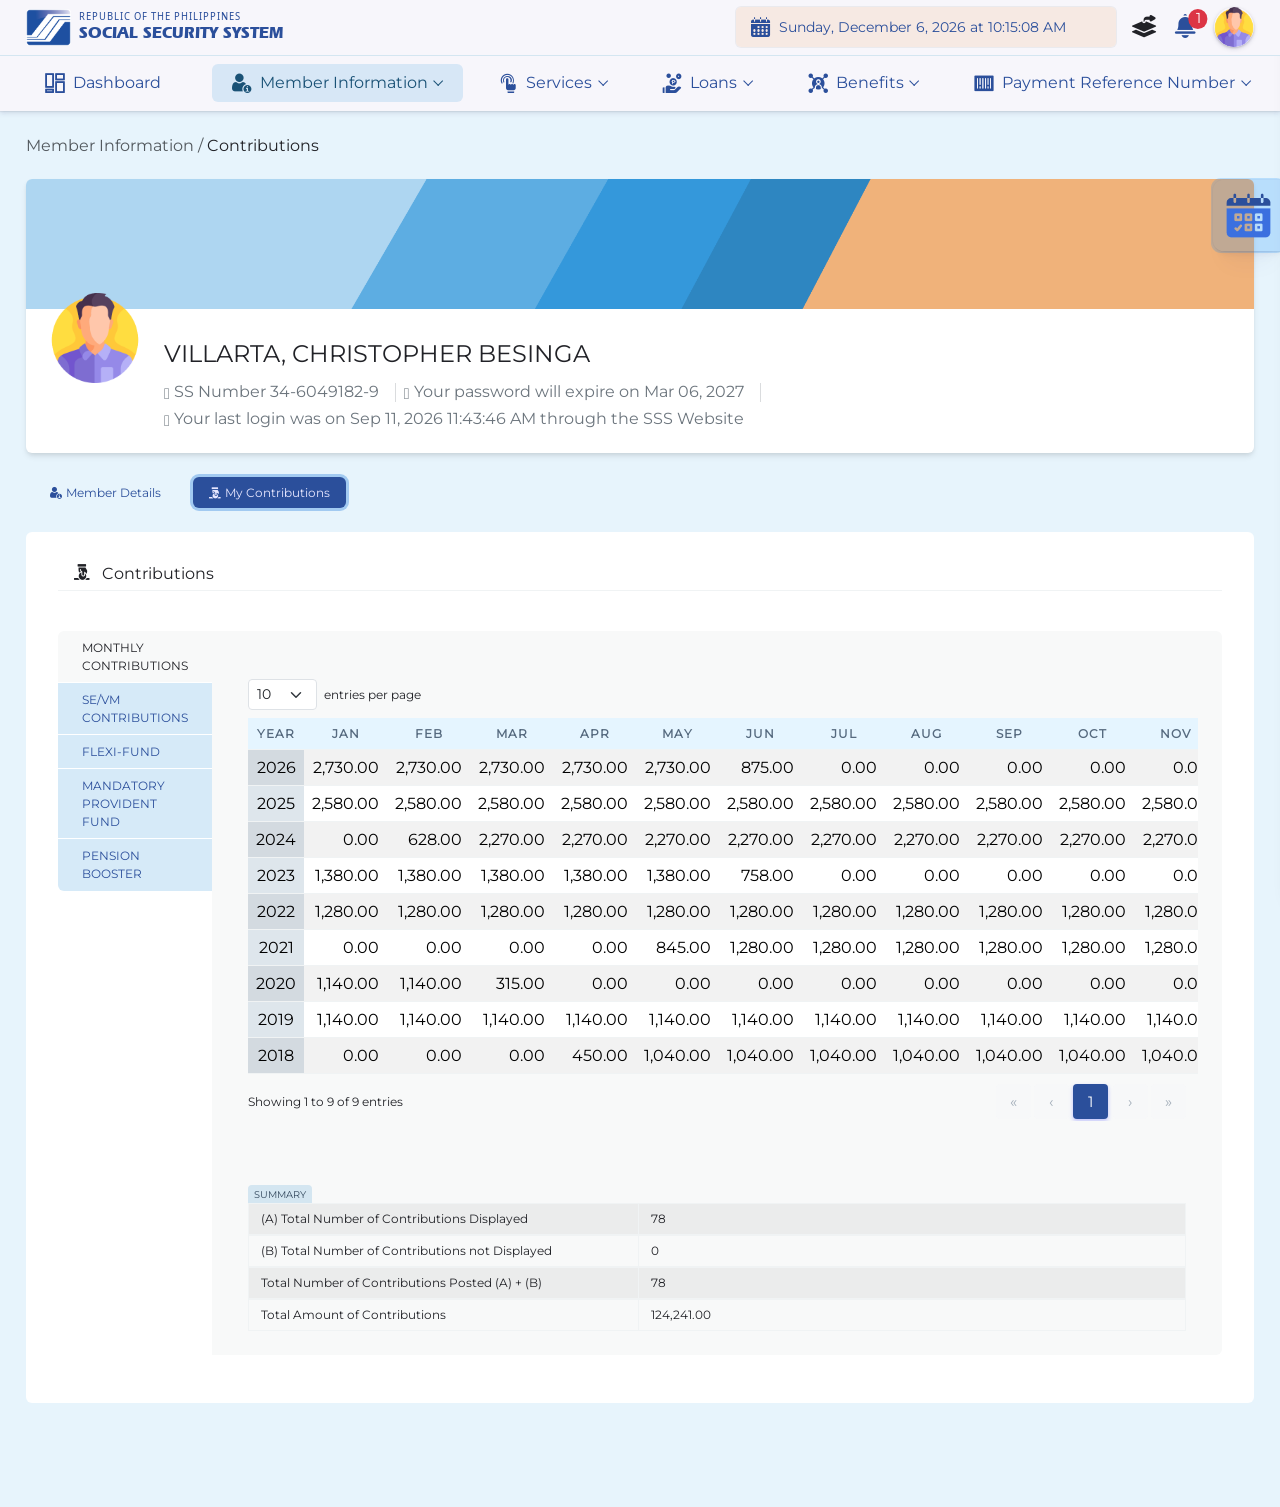
==== index2.html @ 944c15fe "first commit" ====
<html><head>
    <meta charset="utf-8">
    <meta http-equiv="Content-Security-Policy" content="object-src 'self' data:;">
    <meta name="viewport" content="width=device-width, initial-scale=1">
    <title>My.SSS Portal Dashboard</title>
    <!--<link rel="shortcut icon" type="image/x-icon" href="/favicon.ico">-->    
    <link rel="icon" type="image/png" sizes="32x32" href="/wsso/assets/common/images/sss/favicon-32x32.png">
    <link rel="icon" type="image/png" sizes="16x16" href="/wsso/assets/common/images/sss/favicon-16x16.png">
    <link rel="shortcut icon" href="/wsso/assets/common/images/sss/favicon.ico">
 <link href="https://cdn.jsdelivr.net/npm/bootstrap@5.2.3/dist/css/bootstrap.min.css" rel="stylesheet" integrity="sha384-rbsA2VBKQhggwzxH7pPCaAqO46MgnOM80zW1RWuH61DGLwZJEdK2Kadq2F9CUG65" crossorigin="anonymous">
    <!--<link href="/wsso/assets/common/libs/bootstrap/bootstrap.min.css" rel="stylesheet">-->
    <link href="./styles/beautify.css" rel="stylesheet">
            <link rel="stylesheet" href="sssico.css">
    <link href="./styles/swiper-bundle.min.css" rel="stylesheet">
    <script type="application/javascript" src="./scripts/jquery-3.6.4.min.js"></script>   
     <script src="https://cdn.jsdelivr.net/npm/bootstrap@5.2.3/dist/js/bootstrap.bundle.min.js" integrity="sha384-kenU1KFdBIe4zVF0s0G1M5b4hcpxyD9F7jL+jjXkk+Q2h455rYXK/7HAuoJl+0I4" crossorigin="anonymous"></script>
    <!--<script type="application/javascript" src="/wsso/assets/common/libs/bootstrap/bootstrap.bundle.min.js"></script>-->
    <link rel="stylesheet" type="text/css" href="./styles/requirements.css">
    <script type="application/javascript" src="./scripts/requirements.js"></script>
    <script type="application/javascript" src="./scripts/alerts.js"></script>
    <script type="application/javascript" src="./scripts/modal.js"></script>
    <script type="application/javascript" src="./scripts/swiper-bundle.min.js"></script>
    <!--<script src="https://cdn.jsdelivr.net/npm/flatpickr"></script>-->
    <script type="application/javascript" src="./scripts/flatpickr.js"></script>
    <script type="application/javascript" src="./scripts/pdf.min.js"></script>
    <script type="application/javascript" src="./scripts/pdf.worker.min.js"></script>
    <link rel="stylesheet" href="./styles/flatpickr.css">
    <!--<link rel="stylesheet" href="https://cdn.jsdelivr.net/npm/flatpickr/dist/flatpickr.min.css">-->
    <!--<link rel="stylesheet" href="/wsso/assets/common/libs/datatable/datatables.bootstrap5.css" />-->
    <link rel="stylesheet" href="./styles/dataTables.bootstrap5.min.css">    
    <link rel="stylesheet" href="./styles/datatables.checkboxes.css">
    <link rel="stylesheet" href="./styles/monthSelect.css">
    <script src="./scripts/monthSelect.js"></script>
    <link rel="stylesheet" href="./styles/pagination.css">
    <script type="text/javascript" charset="utf8" src="./scripts/dataTables.min.js"></script>
    <script type="text/javascript" charset="utf8" src="./scripts/dataTables.bootstrap5.min.js"></script>
    <!--<script type="text/javascript" charset="utf8" src="/wsso/assets/common/libs/datatable/datatables-bootstrap5.js"></script>-->
    <link href="./styles/bootstrap4-toggle.min.css" rel="stylesheet">
    <script src="./scripts/bootstrap4-toggle.min.js"></script>
<style>.swal2-popup.swal2-toast{box-sizing:border-box;grid-column:1/4 !important;grid-row:1/4 !important;grid-template-columns:min-content auto min-content;padding:1em;overflow-y:hidden;background:#fff;box-shadow:0 0 1px rgba(0,0,0,.075),0 1px 2px rgba(0,0,0,.075),1px 2px 4px rgba(0,0,0,.075),1px 3px 8px rgba(0,0,0,.075),2px 4px 16px rgba(0,0,0,.075);pointer-events:all}.swal2-popup.swal2-toast>*{grid-column:2}.swal2-popup.swal2-toast .swal2-title{margin:.5em 1em;padding:0;font-size:1em;text-align:initial}.swal2-popup.swal2-toast .swal2-loading{justify-content:center}.swal2-popup.swal2-toast .swal2-input{height:2em;margin:.5em;font-size:1em}.swal2-popup.swal2-toast .swal2-validation-message{font-size:1em}.swal2-popup.swal2-toast .swal2-footer{margin:.5em 0 0;padding:.5em 0 0;font-size:.8em}.swal2-popup.swal2-toast .swal2-close{grid-column:3/3;grid-row:1/99;align-self:center;width:.8em;height:.8em;margin:0;font-size:2em}.swal2-popup.swal2-toast .swal2-html-container{margin:.5em 1em;padding:0;overflow:initial;font-size:1em;text-align:initial}.swal2-popup.swal2-toast .swal2-html-container:empty{padding:0}.swal2-popup.swal2-toast .swal2-loader{grid-column:1;grid-row:1/99;align-self:center;width:2em;height:2em;margin:.25em}.swal2-popup.swal2-toast .swal2-icon{grid-column:1;grid-row:1/99;align-self:center;width:2em;min-width:2em;height:2em;margin:0 .5em 0 0}.swal2-popup.swal2-toast .swal2-icon .swal2-icon-content{display:flex;align-items:center;font-size:1.8em;font-weight:bold}.swal2-popup.swal2-toast .swal2-icon.swal2-success .swal2-success-ring{width:2em;height:2em}.swal2-popup.swal2-toast .swal2-icon.swal2-error [class^=swal2-x-mark-line]{top:.875em;width:1.375em}.swal2-popup.swal2-toast .swal2-icon.swal2-error [class^=swal2-x-mark-line][class$=left]{left:.3125em}.swal2-popup.swal2-toast .swal2-icon.swal2-error [class^=swal2-x-mark-line][class$=right]{right:.3125em}.swal2-popup.swal2-toast .swal2-actions{justify-content:flex-start;height:auto;margin:0;margin-top:.5em;padding:0 .5em}.swal2-popup.swal2-toast .swal2-styled{margin:.25em .5em;padding:.4em .6em;font-size:1em}.swal2-popup.swal2-toast .swal2-success{border-color:#a5dc86}.swal2-popup.swal2-toast .swal2-success [class^=swal2-success-circular-line]{position:absolute;width:1.6em;height:3em;transform:rotate(45deg);border-radius:50%}.swal2-popup.swal2-toast .swal2-success [class^=swal2-success-circular-line][class$=left]{top:-0.8em;left:-0.5em;transform:rotate(-45deg);transform-origin:2em 2em;border-radius:4em 0 0 4em}.swal2-popup.swal2-toast .swal2-success [class^=swal2-success-circular-line][class$=right]{top:-0.25em;left:.9375em;transform-origin:0 1.5em;border-radius:0 4em 4em 0}.swal2-popup.swal2-toast .swal2-success .swal2-success-ring{width:2em;height:2em}.swal2-popup.swal2-toast .swal2-success .swal2-success-fix{top:0;left:.4375em;width:.4375em;height:2.6875em}.swal2-popup.swal2-toast .swal2-success [class^=swal2-success-line]{height:.3125em}.swal2-popup.swal2-toast .swal2-success [class^=swal2-success-line][class$=tip]{top:1.125em;left:.1875em;width:.75em}.swal2-popup.swal2-toast .swal2-success [class^=swal2-success-line][class$=long]{top:.9375em;right:.1875em;width:1.375em}.swal2-popup.swal2-toast .swal2-success.swal2-icon-show .swal2-success-line-tip{animation:swal2-toast-animate-success-line-tip .75s}.swal2-popup.swal2-toast .swal2-success.swal2-icon-show .swal2-success-line-long{animation:swal2-toast-animate-success-line-long .75s}.swal2-popup.swal2-toast.swal2-show{animation:swal2-toast-show .5s}.swal2-popup.swal2-toast.swal2-hide{animation:swal2-toast-hide .1s forwards}div:where(.swal2-container){display:grid;position:fixed;z-index:1060;inset:0;box-sizing:border-box;grid-template-areas:"top-start     top            top-end" "center-start  center         center-end" "bottom-start  bottom-center  bottom-end";grid-template-rows:minmax(min-content, auto) minmax(min-content, auto) minmax(min-content, auto);height:100%;padding:.625em;overflow-x:hidden;transition:background-color .1s;-webkit-overflow-scrolling:touch}div:where(.swal2-container).swal2-backdrop-show,div:where(.swal2-container).swal2-noanimation{background:rgba(0,0,0,.4)}div:where(.swal2-container).swal2-backdrop-hide{background:rgba(0,0,0,0) !important}div:where(.swal2-container).swal2-top-start,div:where(.swal2-container).swal2-center-start,div:where(.swal2-container).swal2-bottom-start{grid-template-columns:minmax(0, 1fr) auto auto}div:where(.swal2-container).swal2-top,div:where(.swal2-container).swal2-center,div:where(.swal2-container).swal2-bottom{grid-template-columns:auto minmax(0, 1fr) auto}div:where(.swal2-container).swal2-top-end,div:where(.swal2-container).swal2-center-end,div:where(.swal2-container).swal2-bottom-end{grid-template-columns:auto auto minmax(0, 1fr)}div:where(.swal2-container).swal2-top-start>.swal2-popup{align-self:start}div:where(.swal2-container).swal2-top>.swal2-popup{grid-column:2;align-self:start;justify-self:center}div:where(.swal2-container).swal2-top-end>.swal2-popup,div:where(.swal2-container).swal2-top-right>.swal2-popup{grid-column:3;align-self:start;justify-self:end}div:where(.swal2-container).swal2-center-start>.swal2-popup,div:where(.swal2-container).swal2-center-left>.swal2-popup{grid-row:2;align-self:center}div:where(.swal2-container).swal2-center>.swal2-popup{grid-column:2;grid-row:2;align-self:center;justify-self:center}div:where(.swal2-container).swal2-center-end>.swal2-popup,div:where(.swal2-container).swal2-center-right>.swal2-popup{grid-column:3;grid-row:2;align-self:center;justify-self:end}div:where(.swal2-container).swal2-bottom-start>.swal2-popup,div:where(.swal2-container).swal2-bottom-left>.swal2-popup{grid-column:1;grid-row:3;align-self:end}div:where(.swal2-container).swal2-bottom>.swal2-popup{grid-column:2;grid-row:3;justify-self:center;align-self:end}div:where(.swal2-container).swal2-bottom-end>.swal2-popup,div:where(.swal2-container).swal2-bottom-right>.swal2-popup{grid-column:3;grid-row:3;align-self:end;justify-self:end}div:where(.swal2-container).swal2-grow-row>.swal2-popup,div:where(.swal2-container).swal2-grow-fullscreen>.swal2-popup{grid-column:1/4;width:100%}div:where(.swal2-container).swal2-grow-column>.swal2-popup,div:where(.swal2-container).swal2-grow-fullscreen>.swal2-popup{grid-row:1/4;align-self:stretch}div:where(.swal2-container).swal2-no-transition{transition:none !important}div:where(.swal2-container) div:where(.swal2-popup){display:none;position:relative;box-sizing:border-box;grid-template-columns:minmax(0, 100%);width:32em;max-width:100%;padding:0 0 1.25em;border:none;border-radius:5px;background:#fff;color:#545454;font-family:inherit;font-size:1rem}div:where(.swal2-container) div:where(.swal2-popup):focus{outline:none}div:where(.swal2-container) div:where(.swal2-popup).swal2-loading{overflow-y:hidden}div:where(.swal2-container) h2:where(.swal2-title){position:relative;max-width:100%;margin:0;padding:.8em 1em 0;color:inherit;font-size:1.875em;font-weight:600;text-align:center;text-transform:none;word-wrap:break-word}div:where(.swal2-container) div:where(.swal2-actions){display:flex;z-index:1;box-sizing:border-box;flex-wrap:wrap;align-items:center;justify-content:center;width:auto;margin:1.25em auto 0;padding:0}div:where(.swal2-container) div:where(.swal2-actions):not(.swal2-loading) .swal2-styled[disabled]{opacity:.4}div:where(.swal2-container) div:where(.swal2-actions):not(.swal2-loading) .swal2-styled:hover{background-image:linear-gradient(rgba(0, 0, 0, 0.1), rgba(0, 0, 0, 0.1))}div:where(.swal2-container) div:where(.swal2-actions):not(.swal2-loading) .swal2-styled:active{background-image:linear-gradient(rgba(0, 0, 0, 0.2), rgba(0, 0, 0, 0.2))}div:where(.swal2-container) div:where(.swal2-loader){display:none;align-items:center;justify-content:center;width:2.2em;height:2.2em;margin:0 1.875em;animation:swal2-rotate-loading 1.5s linear 0s infinite normal;border-width:.25em;border-style:solid;border-radius:100%;border-color:#2778c4 rgba(0,0,0,0) #2778c4 rgba(0,0,0,0)}div:where(.swal2-container) button:where(.swal2-styled){margin:.3125em;padding:.625em 1.1em;transition:box-shadow .1s;box-shadow:0 0 0 3px rgba(0,0,0,0);font-weight:500}div:where(.swal2-container) button:where(.swal2-styled):not([disabled]){cursor:pointer}div:where(.swal2-container) button:where(.swal2-styled).swal2-confirm{border:0;border-radius:.25em;background:initial;background-color:#7066e0;color:#fff;font-size:1em}div:where(.swal2-container) button:where(.swal2-styled).swal2-confirm:focus{box-shadow:0 0 0 3px rgba(112,102,224,.5)}div:where(.swal2-container) button:where(.swal2-styled).swal2-deny{border:0;border-radius:.25em;background:initial;background-color:#dc3741;color:#fff;font-size:1em}div:where(.swal2-container) button:where(.swal2-styled).swal2-deny:focus{box-shadow:0 0 0 3px rgba(220,55,65,.5)}div:where(.swal2-container) button:where(.swal2-styled).swal2-cancel{border:0;border-radius:.25em;background:initial;background-color:#6e7881;color:#fff;font-size:1em}div:where(.swal2-container) button:where(.swal2-styled).swal2-cancel:focus{box-shadow:0 0 0 3px rgba(110,120,129,.5)}div:where(.swal2-container) button:where(.swal2-styled).swal2-default-outline:focus{box-shadow:0 0 0 3px rgba(100,150,200,.5)}div:where(.swal2-container) button:where(.swal2-styled):focus{outline:none}div:where(.swal2-container) button:where(.swal2-styled)::-moz-focus-inner{border:0}div:where(.swal2-container) div:where(.swal2-footer){margin:1em 0 0;padding:1em 1em 0;border-top:1px solid #eee;color:inherit;font-size:1em;text-align:center}div:where(.swal2-container) .swal2-timer-progress-bar-container{position:absolute;right:0;bottom:0;left:0;grid-column:auto !important;overflow:hidden;border-bottom-right-radius:5px;border-bottom-left-radius:5px}div:where(.swal2-container) div:where(.swal2-timer-progress-bar){width:100%;height:.25em;background:rgba(0,0,0,.2)}div:where(.swal2-container) img:where(.swal2-image){max-width:100%;margin:2em auto 1em}div:where(.swal2-container) button:where(.swal2-close){z-index:2;align-items:center;justify-content:center;width:1.2em;height:1.2em;margin-top:0;margin-right:0;margin-bottom:-1.2em;padding:0;overflow:hidden;transition:color .1s,box-shadow .1s;border:none;border-radius:5px;background:rgba(0,0,0,0);color:#ccc;font-family:monospace;font-size:2.5em;cursor:pointer;justify-self:end}div:where(.swal2-container) button:where(.swal2-close):hover{transform:none;background:rgba(0,0,0,0);color:#f27474}div:where(.swal2-container) button:where(.swal2-close):focus{outline:none;box-shadow:inset 0 0 0 3px rgba(100,150,200,.5)}div:where(.swal2-container) button:where(.swal2-close)::-moz-focus-inner{border:0}div:where(.swal2-container) .swal2-html-container{z-index:1;justify-content:center;margin:1em 1.6em .3em;padding:0;overflow:auto;color:inherit;font-size:1.125em;font-weight:normal;line-height:normal;text-align:center;word-wrap:break-word;word-break:break-word}div:where(.swal2-container) input:where(.swal2-input),div:where(.swal2-container) input:where(.swal2-file),div:where(.swal2-container) textarea:where(.swal2-textarea),div:where(.swal2-container) select:where(.swal2-select),div:where(.swal2-container) div:where(.swal2-radio),div:where(.swal2-container) label:where(.swal2-checkbox){margin:1em 2em 3px}div:where(.swal2-container) input:where(.swal2-input),div:where(.swal2-container) input:where(.swal2-file),div:where(.swal2-container) textarea:where(.swal2-textarea){box-sizing:border-box;width:auto;transition:border-color .1s,box-shadow .1s;border:1px solid #d9d9d9;border-radius:.1875em;background:rgba(0,0,0,0);box-shadow:inset 0 1px 1px rgba(0,0,0,.06),0 0 0 3px rgba(0,0,0,0);color:inherit;font-size:1.125em}div:where(.swal2-container) input:where(.swal2-input).swal2-inputerror,div:where(.swal2-container) input:where(.swal2-file).swal2-inputerror,div:where(.swal2-container) textarea:where(.swal2-textarea).swal2-inputerror{border-color:#f27474 !important;box-shadow:0 0 2px #f27474 !important}div:where(.swal2-container) input:where(.swal2-input):focus,div:where(.swal2-container) input:where(.swal2-file):focus,div:where(.swal2-container) textarea:where(.swal2-textarea):focus{border:1px solid #b4dbed;outline:none;box-shadow:inset 0 1px 1px rgba(0,0,0,.06),0 0 0 3px rgba(100,150,200,.5)}div:where(.swal2-container) input:where(.swal2-input)::placeholder,div:where(.swal2-container) input:where(.swal2-file)::placeholder,div:where(.swal2-container) textarea:where(.swal2-textarea)::placeholder{color:#ccc}div:where(.swal2-container) .swal2-range{margin:1em 2em 3px;background:#fff}div:where(.swal2-container) .swal2-range input{width:80%}div:where(.swal2-container) .swal2-range output{width:20%;color:inherit;font-weight:600;text-align:center}div:where(.swal2-container) .swal2-range input,div:where(.swal2-container) .swal2-range output{height:2.625em;padding:0;font-size:1.125em;line-height:2.625em}div:where(.swal2-container) .swal2-input{height:2.625em;padding:0 .75em}div:where(.swal2-container) .swal2-file{width:75%;margin-right:auto;margin-left:auto;background:rgba(0,0,0,0);font-size:1.125em}div:where(.swal2-container) .swal2-textarea{height:6.75em;padding:.75em}div:where(.swal2-container) .swal2-select{min-width:50%;max-width:100%;padding:.375em .625em;background:rgba(0,0,0,0);color:inherit;font-size:1.125em}div:where(.swal2-container) .swal2-radio,div:where(.swal2-container) .swal2-checkbox{align-items:center;justify-content:center;background:#fff;color:inherit}div:where(.swal2-container) .swal2-radio label,div:where(.swal2-container) .swal2-checkbox label{margin:0 .6em;font-size:1.125em}div:where(.swal2-container) .swal2-radio input,div:where(.swal2-container) .swal2-checkbox input{flex-shrink:0;margin:0 .4em}div:where(.swal2-container) label:where(.swal2-input-label){display:flex;justify-content:center;margin:1em auto 0}div:where(.swal2-container) div:where(.swal2-validation-message){align-items:center;justify-content:center;margin:1em 0 0;padding:.625em;overflow:hidden;background:#f0f0f0;color:#666;font-size:1em;font-weight:300}div:where(.swal2-container) div:where(.swal2-validation-message)::before{content:"!";display:inline-block;width:1.5em;min-width:1.5em;height:1.5em;margin:0 .625em;border-radius:50%;background-color:#f27474;color:#fff;font-weight:600;line-height:1.5em;text-align:center}div:where(.swal2-container) .swal2-progress-steps{flex-wrap:wrap;align-items:center;max-width:100%;margin:1.25em auto;padding:0;background:rgba(0,0,0,0);font-weight:600}div:where(.swal2-container) .swal2-progress-steps li{display:inline-block;position:relative}div:where(.swal2-container) .swal2-progress-steps .swal2-progress-step{z-index:20;flex-shrink:0;width:2em;height:2em;border-radius:2em;background:#2778c4;color:#fff;line-height:2em;text-align:center}div:where(.swal2-container) .swal2-progress-steps .swal2-progress-step.swal2-active-progress-step{background:#2778c4}div:where(.swal2-container) .swal2-progress-steps .swal2-progress-step.swal2-active-progress-step~.swal2-progress-step{background:#add8e6;color:#fff}div:where(.swal2-container) .swal2-progress-steps .swal2-progress-step.swal2-active-progress-step~.swal2-progress-step-line{background:#add8e6}div:where(.swal2-container) .swal2-progress-steps .swal2-progress-step-line{z-index:10;flex-shrink:0;width:2.5em;height:.4em;margin:0 -1px;background:#2778c4}div:where(.swal2-icon){position:relative;box-sizing:content-box;justify-content:center;width:5em;height:5em;margin:2.5em auto .6em;border:0.25em solid rgba(0,0,0,0);border-radius:50%;border-color:#000;font-family:inherit;line-height:5em;cursor:default;user-select:none}div:where(.swal2-icon) .swal2-icon-content{display:flex;align-items:center;font-size:3.75em}div:where(.swal2-icon).swal2-error{border-color:#f27474;color:#f27474}div:where(.swal2-icon).swal2-error .swal2-x-mark{position:relative;flex-grow:1}div:where(.swal2-icon).swal2-error [class^=swal2-x-mark-line]{display:block;position:absolute;top:2.3125em;width:2.9375em;height:.3125em;border-radius:.125em;background-color:#f27474}div:where(.swal2-icon).swal2-error [class^=swal2-x-mark-line][class$=left]{left:1.0625em;transform:rotate(45deg)}div:where(.swal2-icon).swal2-error [class^=swal2-x-mark-line][class$=right]{right:1em;transform:rotate(-45deg)}div:where(.swal2-icon).swal2-error.swal2-icon-show{animation:swal2-animate-error-icon .5s}div:where(.swal2-icon).swal2-error.swal2-icon-show .swal2-x-mark{animation:swal2-animate-error-x-mark .5s}div:where(.swal2-icon).swal2-warning{border-color:#facea8;color:#f8bb86}div:where(.swal2-icon).swal2-warning.swal2-icon-show{animation:swal2-animate-error-icon .5s}div:where(.swal2-icon).swal2-warning.swal2-icon-show .swal2-icon-content{animation:swal2-animate-i-mark .5s}div:where(.swal2-icon).swal2-info{border-color:#9de0f6;color:#3fc3ee}div:where(.swal2-icon).swal2-info.swal2-icon-show{animation:swal2-animate-error-icon .5s}div:where(.swal2-icon).swal2-info.swal2-icon-show .swal2-icon-content{animation:swal2-animate-i-mark .8s}div:where(.swal2-icon).swal2-question{border-color:#c9dae1;color:#87adbd}div:where(.swal2-icon).swal2-question.swal2-icon-show{animation:swal2-animate-error-icon .5s}div:where(.swal2-icon).swal2-question.swal2-icon-show .swal2-icon-content{animation:swal2-animate-question-mark .8s}div:where(.swal2-icon).swal2-success{border-color:#a5dc86;color:#a5dc86}div:where(.swal2-icon).swal2-success [class^=swal2-success-circular-line]{position:absolute;width:3.75em;height:7.5em;transform:rotate(45deg);border-radius:50%}div:where(.swal2-icon).swal2-success [class^=swal2-success-circular-line][class$=left]{top:-0.4375em;left:-2.0635em;transform:rotate(-45deg);transform-origin:3.75em 3.75em;border-radius:7.5em 0 0 7.5em}div:where(.swal2-icon).swal2-success [class^=swal2-success-circular-line][class$=right]{top:-0.6875em;left:1.875em;transform:rotate(-45deg);transform-origin:0 3.75em;border-radius:0 7.5em 7.5em 0}div:where(.swal2-icon).swal2-success .swal2-success-ring{position:absolute;z-index:2;top:-0.25em;left:-0.25em;box-sizing:content-box;width:100%;height:100%;border:.25em solid rgba(165,220,134,.3);border-radius:50%}div:where(.swal2-icon).swal2-success .swal2-success-fix{position:absolute;z-index:1;top:.5em;left:1.625em;width:.4375em;height:5.625em;transform:rotate(-45deg)}div:where(.swal2-icon).swal2-success [class^=swal2-success-line]{display:block;position:absolute;z-index:2;height:.3125em;border-radius:.125em;background-color:#a5dc86}div:where(.swal2-icon).swal2-success [class^=swal2-success-line][class$=tip]{top:2.875em;left:.8125em;width:1.5625em;transform:rotate(45deg)}div:where(.swal2-icon).swal2-success [class^=swal2-success-line][class$=long]{top:2.375em;right:.5em;width:2.9375em;transform:rotate(-45deg)}div:where(.swal2-icon).swal2-success.swal2-icon-show .swal2-success-line-tip{animation:swal2-animate-success-line-tip .75s}div:where(.swal2-icon).swal2-success.swal2-icon-show .swal2-success-line-long{animation:swal2-animate-success-line-long .75s}div:where(.swal2-icon).swal2-success.swal2-icon-show .swal2-success-circular-line-right{animation:swal2-rotate-success-circular-line 4.25s ease-in}[class^=swal2]{-webkit-tap-highlight-color:rgba(0,0,0,0)}.swal2-show{animation:swal2-show .3s}.swal2-hide{animation:swal2-hide .15s forwards}.swal2-noanimation{transition:none}.swal2-scrollbar-measure{position:absolute;top:-9999px;width:50px;height:50px;overflow:scroll}.swal2-rtl .swal2-close{margin-right:initial;margin-left:0}.swal2-rtl .swal2-timer-progress-bar{right:0;left:auto}@keyframes swal2-toast-show{0%{transform:translateY(-0.625em) rotateZ(2deg)}33%{transform:translateY(0) rotateZ(-2deg)}66%{transform:translateY(0.3125em) rotateZ(2deg)}100%{transform:translateY(0) rotateZ(0deg)}}@keyframes swal2-toast-hide{100%{transform:rotateZ(1deg);opacity:0}}@keyframes swal2-toast-animate-success-line-tip{0%{top:.5625em;left:.0625em;width:0}54%{top:.125em;left:.125em;width:0}70%{top:.625em;left:-0.25em;width:1.625em}84%{top:1.0625em;left:.75em;width:.5em}100%{top:1.125em;left:.1875em;width:.75em}}@keyframes swal2-toast-animate-success-line-long{0%{top:1.625em;right:1.375em;width:0}65%{top:1.25em;right:.9375em;width:0}84%{top:.9375em;right:0;width:1.125em}100%{top:.9375em;right:.1875em;width:1.375em}}@keyframes swal2-show{0%{transform:scale(0.7)}45%{transform:scale(1.05)}80%{transform:scale(0.95)}100%{transform:scale(1)}}@keyframes swal2-hide{0%{transform:scale(1);opacity:1}100%{transform:scale(0.5);opacity:0}}@keyframes swal2-animate-success-line-tip{0%{top:1.1875em;left:.0625em;width:0}54%{top:1.0625em;left:.125em;width:0}70%{top:2.1875em;left:-0.375em;width:3.125em}84%{top:3em;left:1.3125em;width:1.0625em}100%{top:2.8125em;left:.8125em;width:1.5625em}}@keyframes swal2-animate-success-line-long{0%{top:3.375em;right:2.875em;width:0}65%{top:3.375em;right:2.875em;width:0}84%{top:2.1875em;right:0;width:3.4375em}100%{top:2.375em;right:.5em;width:2.9375em}}@keyframes swal2-rotate-success-circular-line{0%{transform:rotate(-45deg)}5%{transform:rotate(-45deg)}12%{transform:rotate(-405deg)}100%{transform:rotate(-405deg)}}@keyframes swal2-animate-error-x-mark{0%{margin-top:1.625em;transform:scale(0.4);opacity:0}50%{margin-top:1.625em;transform:scale(0.4);opacity:0}80%{margin-top:-0.375em;transform:scale(1.15)}100%{margin-top:0;transform:scale(1);opacity:1}}@keyframes swal2-animate-error-icon{0%{transform:rotateX(100deg);opacity:0}100%{transform:rotateX(0deg);opacity:1}}@keyframes swal2-rotate-loading{0%{transform:rotate(0deg)}100%{transform:rotate(360deg)}}@keyframes swal2-animate-question-mark{0%{transform:rotateY(-360deg)}100%{transform:rotateY(0)}}@keyframes swal2-animate-i-mark{0%{transform:rotateZ(45deg);opacity:0}25%{transform:rotateZ(-25deg);opacity:.4}50%{transform:rotateZ(15deg);opacity:.8}75%{transform:rotateZ(-5deg);opacity:1}100%{transform:rotateX(0);opacity:1}}body.swal2-shown:not(.swal2-no-backdrop):not(.swal2-toast-shown){overflow:hidden}body.swal2-height-auto{height:auto !important}body.swal2-no-backdrop .swal2-container{background-color:rgba(0,0,0,0) !important;pointer-events:none}body.swal2-no-backdrop .swal2-container .swal2-popup{pointer-events:all}body.swal2-no-backdrop .swal2-container .swal2-modal{box-shadow:0 0 10px rgba(0,0,0,.4)}@media print{body.swal2-shown:not(.swal2-no-backdrop):not(.swal2-toast-shown){overflow-y:scroll !important}body.swal2-shown:not(.swal2-no-backdrop):not(.swal2-toast-shown)>[aria-hidden=true]{display:none}body.swal2-shown:not(.swal2-no-backdrop):not(.swal2-toast-shown) .swal2-container{position:static !important}}body.swal2-toast-shown .swal2-container{box-sizing:border-box;width:360px;max-width:100%;background-color:rgba(0,0,0,0);pointer-events:none}body.swal2-toast-shown .swal2-container.swal2-top{inset:0 auto auto 50%;transform:translateX(-50%)}body.swal2-toast-shown .swal2-container.swal2-top-end,body.swal2-toast-shown .swal2-container.swal2-top-right{inset:0 0 auto auto}body.swal2-toast-shown .swal2-container.swal2-top-start,body.swal2-toast-shown .swal2-container.swal2-top-left{inset:0 auto auto 0}body.swal2-toast-shown .swal2-container.swal2-center-start,body.swal2-toast-shown .swal2-container.swal2-center-left{inset:50% auto auto 0;transform:translateY(-50%)}body.swal2-toast-shown .swal2-container.swal2-center{inset:50% auto auto 50%;transform:translate(-50%, -50%)}body.swal2-toast-shown .swal2-container.swal2-center-end,body.swal2-toast-shown .swal2-container.swal2-center-right{inset:50% 0 auto auto;transform:translateY(-50%)}body.swal2-toast-shown .swal2-container.swal2-bottom-start,body.swal2-toast-shown .swal2-container.swal2-bottom-left{inset:auto auto 0 0}body.swal2-toast-shown .swal2-container.swal2-bottom{inset:auto auto 0 50%;transform:translateX(-50%)}body.swal2-toast-shown .swal2-container.swal2-bottom-end,body.swal2-toast-shown .swal2-container.swal2-bottom-right{inset:auto 0 0 auto}</style><style>.swal2-popup.swal2-toast{box-sizing:border-box;grid-column:1/4 !important;grid-row:1/4 !important;grid-template-columns:min-content auto min-content;padding:1em;overflow-y:hidden;background:#fff;box-shadow:0 0 1px rgba(0,0,0,.075),0 1px 2px rgba(0,0,0,.075),1px 2px 4px rgba(0,0,0,.075),1px 3px 8px rgba(0,0,0,.075),2px 4px 16px rgba(0,0,0,.075);pointer-events:all}.swal2-popup.swal2-toast>*{grid-column:2}.swal2-popup.swal2-toast .swal2-title{margin:.5em 1em;padding:0;font-size:1em;text-align:initial}.swal2-popup.swal2-toast .swal2-loading{justify-content:center}.swal2-popup.swal2-toast .swal2-input{height:2em;margin:.5em;font-size:1em}.swal2-popup.swal2-toast .swal2-validation-message{font-size:1em}.swal2-popup.swal2-toast .swal2-footer{margin:.5em 0 0;padding:.5em 0 0;font-size:.8em}.swal2-popup.swal2-toast .swal2-close{grid-column:3/3;grid-row:1/99;align-self:center;width:.8em;height:.8em;margin:0;font-size:2em}.swal2-popup.swal2-toast .swal2-html-container{margin:.5em 1em;padding:0;overflow:initial;font-size:1em;text-align:initial}.swal2-popup.swal2-toast .swal2-html-container:empty{padding:0}.swal2-popup.swal2-toast .swal2-loader{grid-column:1;grid-row:1/99;align-self:center;width:2em;height:2em;margin:.25em}.swal2-popup.swal2-toast .swal2-icon{grid-column:1;grid-row:1/99;align-self:center;width:2em;min-width:2em;height:2em;margin:0 .5em 0 0}.swal2-popup.swal2-toast .swal2-icon .swal2-icon-content{display:flex;align-items:center;font-size:1.8em;font-weight:bold}.swal2-popup.swal2-toast .swal2-icon.swal2-success .swal2-success-ring{width:2em;height:2em}.swal2-popup.swal2-toast .swal2-icon.swal2-error [class^=swal2-x-mark-line]{top:.875em;width:1.375em}.swal2-popup.swal2-toast .swal2-icon.swal2-error [class^=swal2-x-mark-line][class$=left]{left:.3125em}.swal2-popup.swal2-toast .swal2-icon.swal2-error [class^=swal2-x-mark-line][class$=right]{right:.3125em}.swal2-popup.swal2-toast .swal2-actions{justify-content:flex-start;height:auto;margin:0;margin-top:.5em;padding:0 .5em}.swal2-popup.swal2-toast .swal2-styled{margin:.25em .5em;padding:.4em .6em;font-size:1em}.swal2-popup.swal2-toast .swal2-success{border-color:#a5dc86}.swal2-popup.swal2-toast .swal2-success [class^=swal2-success-circular-line]{position:absolute;width:1.6em;height:3em;transform:rotate(45deg);border-radius:50%}.swal2-popup.swal2-toast .swal2-success [class^=swal2-success-circular-line][class$=left]{top:-0.8em;left:-0.5em;transform:rotate(-45deg);transform-origin:2em 2em;border-radius:4em 0 0 4em}.swal2-popup.swal2-toast .swal2-success [class^=swal2-success-circular-line][class$=right]{top:-0.25em;left:.9375em;transform-origin:0 1.5em;border-radius:0 4em 4em 0}.swal2-popup.swal2-toast .swal2-success .swal2-success-ring{width:2em;height:2em}.swal2-popup.swal2-toast .swal2-success .swal2-success-fix{top:0;left:.4375em;width:.4375em;height:2.6875em}.swal2-popup.swal2-toast .swal2-success [class^=swal2-success-line]{height:.3125em}.swal2-popup.swal2-toast .swal2-success [class^=swal2-success-line][class$=tip]{top:1.125em;left:.1875em;width:.75em}.swal2-popup.swal2-toast .swal2-success [class^=swal2-success-line][class$=long]{top:.9375em;right:.1875em;width:1.375em}.swal2-popup.swal2-toast .swal2-success.swal2-icon-show .swal2-success-line-tip{animation:swal2-toast-animate-success-line-tip .75s}.swal2-popup.swal2-toast .swal2-success.swal2-icon-show .swal2-success-line-long{animation:swal2-toast-animate-success-line-long .75s}.swal2-popup.swal2-toast.swal2-show{animation:swal2-toast-show .5s}.swal2-popup.swal2-toast.swal2-hide{animation:swal2-toast-hide .1s forwards}div:where(.swal2-container){display:grid;position:fixed;z-index:1060;inset:0;box-sizing:border-box;grid-template-areas:"top-start     top            top-end" "center-start  center         center-end" "bottom-start  bottom-center  bottom-end";grid-template-rows:minmax(min-content, auto) minmax(min-content, auto) minmax(min-content, auto);height:100%;padding:.625em;overflow-x:hidden;transition:background-color .1s;-webkit-overflow-scrolling:touch}div:where(.swal2-container).swal2-backdrop-show,div:where(.swal2-container).swal2-noanimation{background:rgba(0,0,0,.4)}div:where(.swal2-container).swal2-backdrop-hide{background:rgba(0,0,0,0) !important}div:where(.swal2-container).swal2-top-start,div:where(.swal2-container).swal2-center-start,div:where(.swal2-container).swal2-bottom-start{grid-template-columns:minmax(0, 1fr) auto auto}div:where(.swal2-container).swal2-top,div:where(.swal2-container).swal2-center,div:where(.swal2-container).swal2-bottom{grid-template-columns:auto minmax(0, 1fr) auto}div:where(.swal2-container).swal2-top-end,div:where(.swal2-container).swal2-center-end,div:where(.swal2-container).swal2-bottom-end{grid-template-columns:auto auto minmax(0, 1fr)}div:where(.swal2-container).swal2-top-start>.swal2-popup{align-self:start}div:where(.swal2-container).swal2-top>.swal2-popup{grid-column:2;align-self:start;justify-self:center}div:where(.swal2-container).swal2-top-end>.swal2-popup,div:where(.swal2-container).swal2-top-right>.swal2-popup{grid-column:3;align-self:start;justify-self:end}div:where(.swal2-container).swal2-center-start>.swal2-popup,div:where(.swal2-container).swal2-center-left>.swal2-popup{grid-row:2;align-self:center}div:where(.swal2-container).swal2-center>.swal2-popup{grid-column:2;grid-row:2;align-self:center;justify-self:center}div:where(.swal2-container).swal2-center-end>.swal2-popup,div:where(.swal2-container).swal2-center-right>.swal2-popup{grid-column:3;grid-row:2;align-self:center;justify-self:end}div:where(.swal2-container).swal2-bottom-start>.swal2-popup,div:where(.swal2-container).swal2-bottom-left>.swal2-popup{grid-column:1;grid-row:3;align-self:end}div:where(.swal2-container).swal2-bottom>.swal2-popup{grid-column:2;grid-row:3;justify-self:center;align-self:end}div:where(.swal2-container).swal2-bottom-end>.swal2-popup,div:where(.swal2-container).swal2-bottom-right>.swal2-popup{grid-column:3;grid-row:3;align-self:end;justify-self:end}div:where(.swal2-container).swal2-grow-row>.swal2-popup,div:where(.swal2-container).swal2-grow-fullscreen>.swal2-popup{grid-column:1/4;width:100%}div:where(.swal2-container).swal2-grow-column>.swal2-popup,div:where(.swal2-container).swal2-grow-fullscreen>.swal2-popup{grid-row:1/4;align-self:stretch}div:where(.swal2-container).swal2-no-transition{transition:none !important}div:where(.swal2-container) div:where(.swal2-popup){display:none;position:relative;box-sizing:border-box;grid-template-columns:minmax(0, 100%);width:32em;max-width:100%;padding:0 0 1.25em;border:none;border-radius:5px;background:#fff;color:#545454;font-family:inherit;font-size:1rem}div:where(.swal2-container) div:where(.swal2-popup):focus{outline:none}div:where(.swal2-container) div:where(.swal2-popup).swal2-loading{overflow-y:hidden}div:where(.swal2-container) h2:where(.swal2-title){position:relative;max-width:100%;margin:0;padding:.8em 1em 0;color:inherit;font-size:1.875em;font-weight:600;text-align:center;text-transform:none;word-wrap:break-word}div:where(.swal2-container) div:where(.swal2-actions){display:flex;z-index:1;box-sizing:border-box;flex-wrap:wrap;align-items:center;justify-content:center;width:auto;margin:1.25em auto 0;padding:0}div:where(.swal2-container) div:where(.swal2-actions):not(.swal2-loading) .swal2-styled[disabled]{opacity:.4}div:where(.swal2-container) div:where(.swal2-actions):not(.swal2-loading) .swal2-styled:hover{background-image:linear-gradient(rgba(0, 0, 0, 0.1), rgba(0, 0, 0, 0.1))}div:where(.swal2-container) div:where(.swal2-actions):not(.swal2-loading) .swal2-styled:active{background-image:linear-gradient(rgba(0, 0, 0, 0.2), rgba(0, 0, 0, 0.2))}div:where(.swal2-container) div:where(.swal2-loader){display:none;align-items:center;justify-content:center;width:2.2em;height:2.2em;margin:0 1.875em;animation:swal2-rotate-loading 1.5s linear 0s infinite normal;border-width:.25em;border-style:solid;border-radius:100%;border-color:#2778c4 rgba(0,0,0,0) #2778c4 rgba(0,0,0,0)}div:where(.swal2-container) button:where(.swal2-styled){margin:.3125em;padding:.625em 1.1em;transition:box-shadow .1s;box-shadow:0 0 0 3px rgba(0,0,0,0);font-weight:500}div:where(.swal2-container) button:where(.swal2-styled):not([disabled]){cursor:pointer}div:where(.swal2-container) button:where(.swal2-styled).swal2-confirm{border:0;border-radius:.25em;background:initial;background-color:#7066e0;color:#fff;font-size:1em}div:where(.swal2-container) button:where(.swal2-styled).swal2-confirm:focus{box-shadow:0 0 0 3px rgba(112,102,224,.5)}div:where(.swal2-container) button:where(.swal2-styled).swal2-deny{border:0;border-radius:.25em;background:initial;background-color:#dc3741;color:#fff;font-size:1em}div:where(.swal2-container) button:where(.swal2-styled).swal2-deny:focus{box-shadow:0 0 0 3px rgba(220,55,65,.5)}div:where(.swal2-container) button:where(.swal2-styled).swal2-cancel{border:0;border-radius:.25em;background:initial;background-color:#6e7881;color:#fff;font-size:1em}div:where(.swal2-container) button:where(.swal2-styled).swal2-cancel:focus{box-shadow:0 0 0 3px rgba(110,120,129,.5)}div:where(.swal2-container) button:where(.swal2-styled).swal2-default-outline:focus{box-shadow:0 0 0 3px rgba(100,150,200,.5)}div:where(.swal2-container) button:where(.swal2-styled):focus{outline:none}div:where(.swal2-container) button:where(.swal2-styled)::-moz-focus-inner{border:0}div:where(.swal2-container) div:where(.swal2-footer){margin:1em 0 0;padding:1em 1em 0;border-top:1px solid #eee;color:inherit;font-size:1em;text-align:center}div:where(.swal2-container) .swal2-timer-progress-bar-container{position:absolute;right:0;bottom:0;left:0;grid-column:auto !important;overflow:hidden;border-bottom-right-radius:5px;border-bottom-left-radius:5px}div:where(.swal2-container) div:where(.swal2-timer-progress-bar){width:100%;height:.25em;background:rgba(0,0,0,.2)}div:where(.swal2-container) img:where(.swal2-image){max-width:100%;margin:2em auto 1em}div:where(.swal2-container) button:where(.swal2-close){z-index:2;align-items:center;justify-content:center;width:1.2em;height:1.2em;margin-top:0;margin-right:0;margin-bottom:-1.2em;padding:0;overflow:hidden;transition:color .1s,box-shadow .1s;border:none;border-radius:5px;background:rgba(0,0,0,0);color:#ccc;font-family:monospace;font-size:2.5em;cursor:pointer;justify-self:end}div:where(.swal2-container) button:where(.swal2-close):hover{transform:none;background:rgba(0,0,0,0);color:#f27474}div:where(.swal2-container) button:where(.swal2-close):focus{outline:none;box-shadow:inset 0 0 0 3px rgba(100,150,200,.5)}div:where(.swal2-container) button:where(.swal2-close)::-moz-focus-inner{border:0}div:where(.swal2-container) .swal2-html-container{z-index:1;justify-content:center;margin:1em 1.6em .3em;padding:0;overflow:auto;color:inherit;font-size:1.125em;font-weight:normal;line-height:normal;text-align:center;word-wrap:break-word;word-break:break-word}div:where(.swal2-container) input:where(.swal2-input),div:where(.swal2-container) input:where(.swal2-file),div:where(.swal2-container) textarea:where(.swal2-textarea),div:where(.swal2-container) select:where(.swal2-select),div:where(.swal2-container) div:where(.swal2-radio),div:where(.swal2-container) label:where(.swal2-checkbox){margin:1em 2em 3px}div:where(.swal2-container) input:where(.swal2-input),div:where(.swal2-container) input:where(.swal2-file),div:where(.swal2-container) textarea:where(.swal2-textarea){box-sizing:border-box;width:auto;transition:border-color .1s,box-shadow .1s;border:1px solid #d9d9d9;border-radius:.1875em;background:rgba(0,0,0,0);box-shadow:inset 0 1px 1px rgba(0,0,0,.06),0 0 0 3px rgba(0,0,0,0);color:inherit;font-size:1.125em}div:where(.swal2-container) input:where(.swal2-input).swal2-inputerror,div:where(.swal2-container) input:where(.swal2-file).swal2-inputerror,div:where(.swal2-container) textarea:where(.swal2-textarea).swal2-inputerror{border-color:#f27474 !important;box-shadow:0 0 2px #f27474 !important}div:where(.swal2-container) input:where(.swal2-input):focus,div:where(.swal2-container) input:where(.swal2-file):focus,div:where(.swal2-container) textarea:where(.swal2-textarea):focus{border:1px solid #b4dbed;outline:none;box-shadow:inset 0 1px 1px rgba(0,0,0,.06),0 0 0 3px rgba(100,150,200,.5)}div:where(.swal2-container) input:where(.swal2-input)::placeholder,div:where(.swal2-container) input:where(.swal2-file)::placeholder,div:where(.swal2-container) textarea:where(.swal2-textarea)::placeholder{color:#ccc}div:where(.swal2-container) .swal2-range{margin:1em 2em 3px;background:#fff}div:where(.swal2-container) .swal2-range input{width:80%}div:where(.swal2-container) .swal2-range output{width:20%;color:inherit;font-weight:600;text-align:center}div:where(.swal2-container) .swal2-range input,div:where(.swal2-container) .swal2-range output{height:2.625em;padding:0;font-size:1.125em;line-height:2.625em}div:where(.swal2-container) .swal2-input{height:2.625em;padding:0 .75em}div:where(.swal2-container) .swal2-file{width:75%;margin-right:auto;margin-left:auto;background:rgba(0,0,0,0);font-size:1.125em}div:where(.swal2-container) .swal2-textarea{height:6.75em;padding:.75em}div:where(.swal2-container) .swal2-select{min-width:50%;max-width:100%;padding:.375em .625em;background:rgba(0,0,0,0);color:inherit;font-size:1.125em}div:where(.swal2-container) .swal2-radio,div:where(.swal2-container) .swal2-checkbox{align-items:center;justify-content:center;background:#fff;color:inherit}div:where(.swal2-container) .swal2-radio label,div:where(.swal2-container) .swal2-checkbox label{margin:0 .6em;font-size:1.125em}div:where(.swal2-container) .swal2-radio input,div:where(.swal2-container) .swal2-checkbox input{flex-shrink:0;margin:0 .4em}div:where(.swal2-container) label:where(.swal2-input-label){display:flex;justify-content:center;margin:1em auto 0}div:where(.swal2-container) div:where(.swal2-validation-message){align-items:center;justify-content:center;margin:1em 0 0;padding:.625em;overflow:hidden;background:#f0f0f0;color:#666;font-size:1em;font-weight:300}div:where(.swal2-container) div:where(.swal2-validation-message)::before{content:"!";display:inline-block;width:1.5em;min-width:1.5em;height:1.5em;margin:0 .625em;border-radius:50%;background-color:#f27474;color:#fff;font-weight:600;line-height:1.5em;text-align:center}div:where(.swal2-container) .swal2-progress-steps{flex-wrap:wrap;align-items:center;max-width:100%;margin:1.25em auto;padding:0;background:rgba(0,0,0,0);font-weight:600}div:where(.swal2-container) .swal2-progress-steps li{display:inline-block;position:relative}div:where(.swal2-container) .swal2-progress-steps .swal2-progress-step{z-index:20;flex-shrink:0;width:2em;height:2em;border-radius:2em;background:#2778c4;color:#fff;line-height:2em;text-align:center}div:where(.swal2-container) .swal2-progress-steps .swal2-progress-step.swal2-active-progress-step{background:#2778c4}div:where(.swal2-container) .swal2-progress-steps .swal2-progress-step.swal2-active-progress-step~.swal2-progress-step{background:#add8e6;color:#fff}div:where(.swal2-container) .swal2-progress-steps .swal2-progress-step.swal2-active-progress-step~.swal2-progress-step-line{background:#add8e6}div:where(.swal2-container) .swal2-progress-steps .swal2-progress-step-line{z-index:10;flex-shrink:0;width:2.5em;height:.4em;margin:0 -1px;background:#2778c4}div:where(.swal2-icon){position:relative;box-sizing:content-box;justify-content:center;width:5em;height:5em;margin:2.5em auto .6em;border:0.25em solid rgba(0,0,0,0);border-radius:50%;border-color:#000;font-family:inherit;line-height:5em;cursor:default;user-select:none}div:where(.swal2-icon) .swal2-icon-content{display:flex;align-items:center;font-size:3.75em}div:where(.swal2-icon).swal2-error{border-color:#f27474;color:#f27474}div:where(.swal2-icon).swal2-error .swal2-x-mark{position:relative;flex-grow:1}div:where(.swal2-icon).swal2-error [class^=swal2-x-mark-line]{display:block;position:absolute;top:2.3125em;width:2.9375em;height:.3125em;border-radius:.125em;background-color:#f27474}div:where(.swal2-icon).swal2-error [class^=swal2-x-mark-line][class$=left]{left:1.0625em;transform:rotate(45deg)}div:where(.swal2-icon).swal2-error [class^=swal2-x-mark-line][class$=right]{right:1em;transform:rotate(-45deg)}div:where(.swal2-icon).swal2-error.swal2-icon-show{animation:swal2-animate-error-icon .5s}div:where(.swal2-icon).swal2-error.swal2-icon-show .swal2-x-mark{animation:swal2-animate-error-x-mark .5s}div:where(.swal2-icon).swal2-warning{border-color:#facea8;color:#f8bb86}div:where(.swal2-icon).swal2-warning.swal2-icon-show{animation:swal2-animate-error-icon .5s}div:where(.swal2-icon).swal2-warning.swal2-icon-show .swal2-icon-content{animation:swal2-animate-i-mark .5s}div:where(.swal2-icon).swal2-info{border-color:#9de0f6;color:#3fc3ee}div:where(.swal2-icon).swal2-info.swal2-icon-show{animation:swal2-animate-error-icon .5s}div:where(.swal2-icon).swal2-info.swal2-icon-show .swal2-icon-content{animation:swal2-animate-i-mark .8s}div:where(.swal2-icon).swal2-question{border-color:#c9dae1;color:#87adbd}div:where(.swal2-icon).swal2-question.swal2-icon-show{animation:swal2-animate-error-icon .5s}div:where(.swal2-icon).swal2-question.swal2-icon-show .swal2-icon-content{animation:swal2-animate-question-mark .8s}div:where(.swal2-icon).swal2-success{border-color:#a5dc86;color:#a5dc86}div:where(.swal2-icon).swal2-success [class^=swal2-success-circular-line]{position:absolute;width:3.75em;height:7.5em;transform:rotate(45deg);border-radius:50%}div:where(.swal2-icon).swal2-success [class^=swal2-success-circular-line][class$=left]{top:-0.4375em;left:-2.0635em;transform:rotate(-45deg);transform-origin:3.75em 3.75em;border-radius:7.5em 0 0 7.5em}div:where(.swal2-icon).swal2-success [class^=swal2-success-circular-line][class$=right]{top:-0.6875em;left:1.875em;transform:rotate(-45deg);transform-origin:0 3.75em;border-radius:0 7.5em 7.5em 0}div:where(.swal2-icon).swal2-success .swal2-success-ring{position:absolute;z-index:2;top:-0.25em;left:-0.25em;box-sizing:content-box;width:100%;height:100%;border:.25em solid rgba(165,220,134,.3);border-radius:50%}div:where(.swal2-icon).swal2-success .swal2-success-fix{position:absolute;z-index:1;top:.5em;left:1.625em;width:.4375em;height:5.625em;transform:rotate(-45deg)}div:where(.swal2-icon).swal2-success [class^=swal2-success-line]{display:block;position:absolute;z-index:2;height:.3125em;border-radius:.125em;background-color:#a5dc86}div:where(.swal2-icon).swal2-success [class^=swal2-success-line][class$=tip]{top:2.875em;left:.8125em;width:1.5625em;transform:rotate(45deg)}div:where(.swal2-icon).swal2-success [class^=swal2-success-line][class$=long]{top:2.375em;right:.5em;width:2.9375em;transform:rotate(-45deg)}div:where(.swal2-icon).swal2-success.swal2-icon-show .swal2-success-line-tip{animation:swal2-animate-success-line-tip .75s}div:where(.swal2-icon).swal2-success.swal2-icon-show .swal2-success-line-long{animation:swal2-animate-success-line-long .75s}div:where(.swal2-icon).swal2-success.swal2-icon-show .swal2-success-circular-line-right{animation:swal2-rotate-success-circular-line 4.25s ease-in}[class^=swal2]{-webkit-tap-highlight-color:rgba(0,0,0,0)}.swal2-show{animation:swal2-show .3s}.swal2-hide{animation:swal2-hide .15s forwards}.swal2-noanimation{transition:none}.swal2-scrollbar-measure{position:absolute;top:-9999px;width:50px;height:50px;overflow:scroll}.swal2-rtl .swal2-close{margin-right:initial;margin-left:0}.swal2-rtl .swal2-timer-progress-bar{right:0;left:auto}@keyframes swal2-toast-show{0%{transform:translateY(-0.625em) rotateZ(2deg)}33%{transform:translateY(0) rotateZ(-2deg)}66%{transform:translateY(0.3125em) rotateZ(2deg)}100%{transform:translateY(0) rotateZ(0deg)}}@keyframes swal2-toast-hide{100%{transform:rotateZ(1deg);opacity:0}}@keyframes swal2-toast-animate-success-line-tip{0%{top:.5625em;left:.0625em;width:0}54%{top:.125em;left:.125em;width:0}70%{top:.625em;left:-0.25em;width:1.625em}84%{top:1.0625em;left:.75em;width:.5em}100%{top:1.125em;left:.1875em;width:.75em}}@keyframes swal2-toast-animate-success-line-long{0%{top:1.625em;right:1.375em;width:0}65%{top:1.25em;right:.9375em;width:0}84%{top:.9375em;right:0;width:1.125em}100%{top:.9375em;right:.1875em;width:1.375em}}@keyframes swal2-show{0%{transform:scale(0.7)}45%{transform:scale(1.05)}80%{transform:scale(0.95)}100%{transform:scale(1)}}@keyframes swal2-hide{0%{transform:scale(1);opacity:1}100%{transform:scale(0.5);opacity:0}}@keyframes swal2-animate-success-line-tip{0%{top:1.1875em;left:.0625em;width:0}54%{top:1.0625em;left:.125em;width:0}70%{top:2.1875em;left:-0.375em;width:3.125em}84%{top:3em;left:1.3125em;width:1.0625em}100%{top:2.8125em;left:.8125em;width:1.5625em}}@keyframes swal2-animate-success-line-long{0%{top:3.375em;right:2.875em;width:0}65%{top:3.375em;right:2.875em;width:0}84%{top:2.1875em;right:0;width:3.4375em}100%{top:2.375em;right:.5em;width:2.9375em}}@keyframes swal2-rotate-success-circular-line{0%{transform:rotate(-45deg)}5%{transform:rotate(-45deg)}12%{transform:rotate(-405deg)}100%{transform:rotate(-405deg)}}@keyframes swal2-animate-error-x-mark{0%{margin-top:1.625em;transform:scale(0.4);opacity:0}50%{margin-top:1.625em;transform:scale(0.4);opacity:0}80%{margin-top:-0.375em;transform:scale(1.15)}100%{margin-top:0;transform:scale(1);opacity:1}}@keyframes swal2-animate-error-icon{0%{transform:rotateX(100deg);opacity:0}100%{transform:rotateX(0deg);opacity:1}}@keyframes swal2-rotate-loading{0%{transform:rotate(0deg)}100%{transform:rotate(360deg)}}@keyframes swal2-animate-question-mark{0%{transform:rotateY(-360deg)}100%{transform:rotateY(0)}}@keyframes swal2-animate-i-mark{0%{transform:rotateZ(45deg);opacity:0}25%{transform:rotateZ(-25deg);opacity:.4}50%{transform:rotateZ(15deg);opacity:.8}75%{transform:rotateZ(-5deg);opacity:1}100%{transform:rotateX(0);opacity:1}}body.swal2-shown:not(.swal2-no-backdrop):not(.swal2-toast-shown){overflow:hidden}body.swal2-height-auto{height:auto !important}body.swal2-no-backdrop .swal2-container{background-color:rgba(0,0,0,0) !important;pointer-events:none}body.swal2-no-backdrop .swal2-container .swal2-popup{pointer-events:all}body.swal2-no-backdrop .swal2-container .swal2-modal{box-shadow:0 0 10px rgba(0,0,0,.4)}@media print{body.swal2-shown:not(.swal2-no-backdrop):not(.swal2-toast-shown){overflow-y:scroll !important}body.swal2-shown:not(.swal2-no-backdrop):not(.swal2-toast-shown)>[aria-hidden=true]{display:none}body.swal2-shown:not(.swal2-no-backdrop):not(.swal2-toast-shown) .swal2-container{position:static !important}}body.swal2-toast-shown .swal2-container{box-sizing:border-box;width:360px;max-width:100%;background-color:rgba(0,0,0,0);pointer-events:none}body.swal2-toast-shown .swal2-container.swal2-top{inset:0 auto auto 50%;transform:translateX(-50%)}body.swal2-toast-shown .swal2-container.swal2-top-end,body.swal2-toast-shown .swal2-container.swal2-top-right{inset:0 0 auto auto}body.swal2-toast-shown .swal2-container.swal2-top-start,body.swal2-toast-shown .swal2-container.swal2-top-left{inset:0 auto auto 0}body.swal2-toast-shown .swal2-container.swal2-center-start,body.swal2-toast-shown .swal2-container.swal2-center-left{inset:50% auto auto 0;transform:translateY(-50%)}body.swal2-toast-shown .swal2-container.swal2-center{inset:50% auto auto 50%;transform:translate(-50%, -50%)}body.swal2-toast-shown .swal2-container.swal2-center-end,body.swal2-toast-shown .swal2-container.swal2-center-right{inset:50% 0 auto auto;transform:translateY(-50%)}body.swal2-toast-shown .swal2-container.swal2-bottom-start,body.swal2-toast-shown .swal2-container.swal2-bottom-left{inset:auto auto 0 0}body.swal2-toast-shown .swal2-container.swal2-bottom{inset:auto auto 0 50%;transform:translateX(-50%)}body.swal2-toast-shown .swal2-container.swal2-bottom-end,body.swal2-toast-shown .swal2-container.swal2-bottom-right{inset:auto 0 0 auto}</style></head>

<body class="dashboard d-flex flex-column h-100 sec" id="setZoom">

    <div id="iniLoading" style="display: none;">
        <div class="sss-loading m-auto"></div>
    </div>  

    





<style>
    /* Mobile Responsive Styles for Existing Appointments View */
    @media (max-width: 768px) {
        /* Existing Appointments View Mobile Styles */
        .appointments-summary {
            margin-bottom: 1rem !important;
        }

        .appointments-summary .row {
            margin: 0 -5px;
        }

        .appointments-summary .col-4 {
            padding: 0 5px;
        }

        .appointments-summary .border {
            padding: 0.5rem !important;
            text-align: center;
        }

        .appointments-summary .fw-bold {
            font-size: 1.1rem;
        }

        .appointments-summary small {
            font-size: 0.7rem;
        }

        /* Appointment Cards Mobile Styles */
        .appointment-card {
            margin-bottom: 1rem !important;
            border-radius: 8px !important;
            box-shadow: 0 2px 8px rgba(0,0,0,0.1) !important;
        }

        .appointment-card .card-body {
            padding: 1rem !important;
        }

        .appointment-card h5 {
            font-size: 0.9rem !important;
            margin-bottom: 0.5rem !important;
        }

        .appointment-card .fw-bold {
            font-size: 0.85rem !important;
        }

        .appointment-card .badge {
            font-size: 0.65rem !important;
            padding: 0.25rem 0.5rem !important;
        }

        .appointment-card .text-muted {
            font-size: 0.7rem !important;
        }

        .appointment-card .row.g-4 {
            margin: 0 -8px;
        }

        .appointment-card .col-md-6 {
            padding: 0 8px;
            margin-bottom: 0.75rem;
        }

        .appointment-card .btn {
            font-size: 0.7rem !important;
            padding: 0.25rem 0.5rem !important;
        }

        /* Fix header alignment on mobile */
        .appointment-card .d-flex {
            flex-direction: column !important;
            align-items: flex-start !important;
        }

        .appointment-card .text-end {
            text-align: left !important;
            margin-left: 0 !important;
            margin-top: 0.5rem;
            width: 100%;
        }

        .appointment-card .badge {
            display: inline-block;
            margin-bottom: 0.25rem;
        }

        /* Cancellation Policy Notice Mobile */
        .alert-info {
            font-size: 0.8rem;
            padding: 0.75rem;
        }

        .alert-info h6 {
            font-size: 0.85rem;
            margin-bottom: 0.5rem;
        }

        .alert-info ul {
            font-size: 0.75rem;
            margin-bottom: 0 !important;
        }

        /* New Appointment Button Mobile */
        .btn-new-appointment {
            font-size: 0.85rem;
            padding: 0.5rem 1rem;
        }

        /* Cancel Appointment Modal Mobile Styles */
        .modal-dialog-centered {
            margin: 1rem;
        }

        .modal-content {
            border-radius: 12px;
        }

        .modal-header {
            padding: 1rem;
            border-bottom: 1px solid #dee2e6;
        }

        .modal-header h5 {
            font-size: 1rem;
            margin: 0;
        }

        .modal-body {
            padding: 1rem;
        }

        .modal-footer {
            padding: 0.75rem 1rem;
            border-top: 1px solid #dee2e6;
        }

        .modal-footer .btn {
            font-size: 0.8rem;
            padding: 0.5rem 1rem;
        }

        /* Appointment Details Summary Mobile */
        .appointment-details-summary h6 {
            font-size: 0.9rem;
            margin-bottom: 0.75rem;
        }

        .appointment-details-summary .row {
            margin: 0 -8px;
        }

        .appointment-details-summary .col-6,
        .appointment-details-summary .col-12 {
            padding: 0 8px;
            margin-bottom: 0.75rem;
        }

        .appointment-details-summary small {
            font-size: 0.7rem;
            display: block;
            margin-bottom: 0.25rem;
        }

        .appointment-details-summary .fw-bold {
            font-size: 0.8rem;
            line-height: 1.3;
        }

        /* Cancellation Time Check Mobile */
        .cancellation-time-check .alert {
            font-size: 0.8rem;
            padding: 0.75rem;
        }

        .cancellation-time-check .alert strong {
            font-size: 0.85rem;
        }

        /* Form Group Mobile */
        .form-group label {
            font-size: 0.85rem;
            margin-bottom: 0.5rem;
        }

        .form-group textarea {
            font-size: 0.8rem;
            min-height: 80px;
        }

        /* Modal Close Button Mobile */
        .btn-close {
            font-size: 0.8rem;
            padding: 0.5rem;
        }

        /* Icon Adjustments for Mobile */
        .modal-title i {
            font-size: 0.9rem;
        }

        .alert i {
            font-size: 0.8rem;
        }

        .btn i {
            font-size: 0.7rem;
        }

        /* Responsive text sizing */
        .text-wrap {
            word-wrap: break-word;
            overflow-wrap: break-word;
        }

        /* Ensure proper spacing on very small screens */
        @media (max-width: 480px) {
            .modal-dialog-centered {
                margin: 0.5rem;
            }

            .appointments-summary .col-4 {
                margin-bottom: 0.5rem;
            }

            .appointment-card .card-body {
                padding: 0.75rem !important;
            }

            .modal-header,
            .modal-body,
            .modal-footer {
                padding: 0.75rem;
            }

            .btn {
                font-size: 0.75rem !important;
                padding: 0.4rem 0.8rem !important;
            }

            /* Improve scrolling on mobile */
            .appointments-container {
                -webkit-overflow-scrolling: touch;
                scrollbar-width: thin;
            }

            /* Better touch targets */
            .btn-cancel-individual {
                min-height: 44px;
                touch-action: manipulation;
            }

            /* Prevent zoom on input focus */
            input, textarea, select {
                font-size: 16px !important;
            }
        }

        /* Additional mobile improvements */
        @media (max-width: 768px) {
            /* Better touch scrolling */
            .appointments-container {
                -webkit-overflow-scrolling: touch;
                scroll-behavior: smooth;
            }

            /* Improve modal positioning */
            .modal-dialog {
                margin: 0.5rem;
                max-height: calc(100vh - 1rem);
            }

            .modal-content {
                max-height: calc(100vh - 1rem);
                overflow-y: auto;
            }

            /* Better button spacing */
            .modal-footer .btn {
                margin-bottom: 0.5rem;
            }

            .modal-footer .btn:last-child {
                margin-bottom: 0;
            }

            /* Improve text readability */
            .text-muted {
                opacity: 0.8;
            }

            /* Better spacing for appointment cards */
            .appointment-card:last-child {
                margin-bottom: 0 !important;
            }
        }
    }
</style>

<div class="toast-container position-fixed top-0 end-0 p-3" style="z-index: 1100;">
    <div class="toast fade" role="alert" aria-live="assertive" aria-atomic="true" id="appointToastReminder">
        <div class="toast-header">
            <i class="ico-info me-2"></i>
            <strong class="me-auto">Appointment Reminder</strong>
            <button type="button" class="btn-close" data-bs-dismiss="toast" aria-label="Close"></button>
        </div>
        <div class="toast-body">
            <div class="mb-3">
                We would like to remind you of your appointment with SSS on 
                <span class="appdt fw-bold"></span> 
                (<span class="apptm fw-bold"></span>) 
                at <span class="branch fw-bold"></span> 
                for the purpose of <span class="purp fw-bold"></span>.
            </div>
            <div class="mb-3">
                Please arrive at the Branch at least fifteen (15) minutes before your scheduled appointment time and present your transaction number and either your SS/UMID Card, PhilSys ID or two valid IDs, at least one (1) with photo for authentication.
            </div>
            <div>
                For further details, please check your registered email address or your My.SSS notification inbox.
            </div>
        </div>
    </div>
</div>


<div class="modal fade" id="apptModal" data-bs-backdrop="static" data-bs-keyboard="false" tabindex="-1" aria-labelledby="exampleModalLabel" aria-hidden="true" style="margin-top: 0px !important;">
    <div class="modal-dialog modal-dialog-centered modal-lg">
        <div class="modal-content">
            <div class="modal-header">
                <h1 class="modal-title fs-5" id="exampleModalLabel"><i class="ico-appt me-2"></i>Set Appointment</h1>
                <button type="button" class="btn-close" data-bs-dismiss="modal" aria-label="Close"></button>
            </div>
            <div class="modal-body">
                <div id="appt-details-noshow" class="px-4 d-none">
                    <div class="top row g-3">
                        <div class="col-12">
                            <h5 class="text-danger text-center">RESTRICTION NOTICE:</h5>
                            <h6 class="text-primary text-center">
                                You are temporarily restricted from making an online appointment within 10 working days as a result of your non-appearance on <span class="noshowdate fw-bold"></span>. This limits your access to schedule another appointment to give other members a chance to schedule their transactions with our branches through the online appointment system.
                                <br>
                                <br>
                                You will be allowed to set another appointment on <span class="tenthworkingday fw-bold"></span>.
                            </h6>
                        </div>
                    </div>
                </div>
                <div id="appt-details" class="apptform px-4 active">
                    <!-- Existing Appointments List View -->
                    <div id="existing-appointments-view" class="d-none">
                        <div class="top row g-3">
                            <div class="col-12">
                                <h5 class="text-primary"><i class="ico-appt me-2"></i>Your Appointments</h5>
                                <!--                                <h6 class="text-muted">
                                                                    You can view details and cancel appointments that are more than 48 hours away.
                                                                </h6>-->
                            </div>

                            <!-- Cancellation Policy Notice -->
                            <div class="col-12">
                                <div class="alert alert-info" role="alert">
                                    <h6 class="fw-bold text-primary"><i class="ico-info me-2"></i>Cancellation Policy:</h6>
                                    <ul class="mb-0 ps-3">
                                        <li class="mb-2">You can only cancel appointments at least <strong>48 hours</strong> prior to the scheduled time.</li>
                                        <li class="mb-2">Details of cancelled appointments will be sent to your registered email and notification inbox.</li>
                                        <li class="mb-0">Cancelled appointments will be reflected in the Branch Appointment Module.</li>
                                    </ul>
                                </div>
                            </div>

                            <!-- Appointments List -->
                            <div class="col-12">
                                <div class="appointments-summary mb-3">
                                    <div class="row text-center g-2">
                                        <div class="col-4">
                                            <div class="border rounded p-2 h-100">
                                                <div class="fw-bold text-success can-cancel-count">0</div>
                                                <small class="text-muted">Can Cancel</small>
                                            </div>
                                        </div>
                                        <div class="col-4">
                                            <div class="border rounded p-2 h-100">
                                                <div class="fw-bold text-warning cannot-cancel-count">0</div>
                                                <small class="text-muted">Cannot Cancel</small>
                                            </div>
                                        </div>
                                        <div class="col-4">
                                            <div class="border rounded p-2 h-100">
                                                <div class="fw-bold text-primary total-count">0</div>
                                                <small class="text-muted">Total</small>
                                            </div>
                                        </div>
                                    </div>
                                </div>
                                <div id="appointments-list" class="appointments-container" style="max-height: 360px; overflow-y: auto; -webkit-overflow-scrolling: touch;">
                                    <!-- Appointments will be populated here -->
                                </div>
                            </div>

                            <!-- Action Button -->
                            <div class="col-12">
                                <div class="d-flex justify-content-center">
                                    <button type="button" class="btn btn-primary btn-new-appointment" title="Book New Appointment">
                                        <i class="ico-plus me-1"></i>Book New Appointment
                                    </button>
                                </div>
                            </div>
                        </div>
                    </div>

                    <!-- New Appointment Form -->
                    <div id="new-appointment-form">
                        <form id="appointform">
                            <div class="top row g-3">
                                <div class="col-12">
                                    <h5 class="text-primary">Say goodbye to waiting in line!</h5>
                                    <h6>
                                        Experience ultimate convenience by setting your appointments online with just a few clicks.
                                    </h6>
                                </div>
                                <div class="col-12">
                                    <div class="appointerr"></div>
                                </div>

                                <div class="col-12">
                                    <div class="form-floating desktop-view" style="display: block;"><!--for desktop-->
                                        <select name="appointServiceId" id="appointServiceId" value="" class="form-select"><option value="" disabled selected>Select Purpose</option><optgroup label="BENEFITS"><option value="34" data-appservtyp="F" data-appmedeval="N">Cancellation/Replacement/Return of Benefit Check</option><option value="35" data-appservtyp="F" data-appmedeval="N">Change of Guardian</option><option value="36" data-appservtyp="F" data-appmedeval="N">Compliance to Annual Confirmation of Pensioners (ACOP)</option><option value="37" data-appservtyp="F" data-appmedeval="N">Contested Benefit</option><option value="6" data-appservtyp="S" data-appmedeval="N">Death Claim Application</option><option value="7" data-appservtyp="S" data-appmedeval="N">Disability Claim Application</option><option value="38" data-appservtyp="S" data-appmedeval="N">EC Benefit Claim</option><option value="5" data-appservtyp="S" data-appmedeval="N">Funeral Claim Application</option><option value="11" data-appservtyp="F" data-appmedeval="N">Issuance of Certification for Pensioner</option><option value="39" data-appservtyp="F" data-appmedeval="N">Maternity Claim Application</option><option value="40" data-appservtyp="S" data-appmedeval="Y">Medical Examination for Disability/Sickness Claim</option><option value="9" data-appservtyp="S" data-appmedeval="N">Medical Examination on Disability / Sickness Claim</option><option value="41" data-appservtyp="S" data-appmedeval="N">P.E.S.O. Fund Benefit Claim Application</option><option value="42" data-appservtyp="F" data-appmedeval="N">Request for Letter of Introduction (for Opening of Savings Account)</option><option value="8" data-appservtyp="S" data-appmedeval="N">Retirement Claim Application</option><option value="43" data-appservtyp="F" data-appmedeval="N">Sickness Claim Application</option></optgroup><optgroup label="CONTRIBUTION"><option value="23" data-appservtyp="F" data-appmedeval="N">Flexi-Fund/Voluntary Provident Fund (PESO) Enrolment/Amendment</option><option value="24" data-appservtyp="F" data-appmedeval="N">Non-remittance of Contributions by Employer</option><option value="25" data-appservtyp="F" data-appmedeval="N">Refund of Contributions</option><option value="26" data-appservtyp="F" data-appmedeval="N">Request for Manual Verification of Contributions</option><option value="27" data-appservtyp="F" data-appmedeval="N">Request for Posting/Adjustment of Contributions</option></optgroup><optgroup label="LOANS"><option value="28" data-appservtyp="F" data-appmedeval="N">Cancellation/Replacement/Return of Loan Check</option><option value="29" data-appservtyp="F" data-appmedeval="N">Contested Loan</option><option value="30" data-appservtyp="F" data-appmedeval="N">Educational Loan Application</option><option value="15" data-appservtyp="F" data-appmedeval="N">Loan Repayment Concerns (e.g. mis/unposted loan payment/s)</option><option value="31" data-appservtyp="F" data-appmedeval="N">Non-receipt of Loan Proceeds</option><option value="32" data-appservtyp="F" data-appmedeval="N">Non-remittance of Loan Amortization/s Deducted by Employer</option><option value="33" data-appservtyp="F" data-appmedeval="N">Pension Loan Application</option></optgroup><optgroup label="MEMBERSHIP"><option value="19" data-appservtyp="F" data-appmedeval="N">Cancellation of Multiple SS Numbers</option><option value="20" data-appservtyp="F" data-appmedeval="N">Compliance to SS Number Application (Presentation of Document/s)</option><option value="10" data-appservtyp="F" data-appmedeval="N">Issuance of Certification of Membership Status</option><option value="21" data-appservtyp="F" data-appmedeval="N">Non-reporting for Coverage by Employer</option><option value="22" data-appservtyp="F" data-appmedeval="N">Posting of Date of Coverage</option><option value="3" data-appservtyp="F" data-appmedeval="N">Request for Member Data Change</option></optgroup></select>
                                        <label for="floatingSelect">Purpose</label>
                                    </div>

                                    <div class="form-floating mobile-view position-relative" style="display: none;">
                                        <textarea class="form-control select-textarea pr-5" id="appointServiceId" name="appointServiceId" placeholder="Select Purpose">Select Purpose</textarea>
                                        <label for="appointServiceId">Purpose</label>
                                        <i class="ico-arrdn position-absolute end-0 top-50 translate-middle-y me-2" style="font-size: 22px;"></i>
                                    </div>
                                </div>
                                <div class="col-12 acop compliance d-none">
                                    <div class="form-floating">
                                        <select name="appointCompType" id="appointCompType" class="form-select" disabled>
                                            <option value="" selected disabled>Select Compliance Type</option>
                                            <option value="counter">ACOP through over the counter</option>
                                            <option value="video">ACOP through video conference</option>
                                        </select>
                                        <label for="floatingSelect">Type Of Compliance</label>
                                    </div> 
                                </div>
                                <div class="col-12 acop channel d-none">
                                    <div class="form-floating">
                                        <select name="appointPrefChan" id="appointPrefChan" class="form-select" disabled>
                                            <option value="" selected disabled>Select Preferred Channel</option>
                                            <option value="teams">MS Teams</option>
                                            <option value="viber">Viber</option>
                                        </select>
                                        <label for="floatingSelect">Preferred Channel</label>
                                    </div> 
                                </div>
                                <div class="col-12 regiondiv">
                                    <div class="form-floating">
                                        <select name="appointRegionCode" id="appointRegionCode" class="form-select" disabled><option value="" disabled selected>Select Region</option><option value="NCR">NCR</option><option value="LUZON">Luzon</option><option value="VISAYAS">Visayas</option><option value="MINDANAO">Mindanao</option><option value="FOREIGN">POEA &amp; Foreign Offices</option></select>
                                        <label for="floatingSelect">Region</label>
                                    </div> 
                                </div>
                                <div class="col-12">
                                    <div class="form-floating">
                                        <select name="appointBranchCode" id="appointBranchCode" class="form-select" disabled>
                                            <option value="0">Select Branch</option>
                                        </select>
                                        <label for="floatingSelect">Branch</label>
                                    </div> 
                                </div>
                                <div class="col-12">
                                    <div class="form-floating">
                                        <input type="date" class="form-control" id="branch" name="branch" placeholder="Appointment Date" disabled>
                                        <label for="branch">Appointment Date</label>
                                    </div> 
                                </div>
                                <div class="col-12">
                                    <div class="form-floating">
                                        <input type="hidden" id="branchAdd">
                                        <input type="hidden" id="branchEmail">
                                        <input type="hidden" id="branchContact">
                                        <select name="appointSched" id="appointSched" class="form-select" disabled>
                                            <option value="0">Select Time</option>
                                            <option value="1pm to 2pm">1pm to 2pm</option>
                                            <option value="2pm to 3pm">2pm to 3pm</option>
                                            <option value="3pm to 4pm">3pm to 4pm</option>
                                            <option value="4pm to 5pm">4pm to 5pm</option>
                                        </select>
                                        <label for="floatingSelect">Appointment Time</label>
                                    </div> 
                                </div>
                                <div class="col-12">
                                    <div class="form-floating">
                                        <textarea class="form-control" placeholder="Leave a comment here" id="floatingTextarea2" name="floatingTextarea2" style="height: 100px" noresize="" disabled></textarea>
                                        <label for="floatingTextarea2">Concern(s)</label>
                                    </div>
                                </div>

                            </div>
                            <div class="bottom">
                                <div class="col-12 d-flex justify-content-between mt-4 mb-3">
                                    <button type="button" class="btn btn-sm btn-def btn-label-primary btn-view-appointment" title="View Appointment" disabled="disabled">
                                        <i class="ico-arrlf-lg me-1"></i>View Appointment
                                    </button>
                                    <button type="button" class="btn btn-sm btn-def btn-label-primary btn-next btn-act submit" data-parent-id="#review" data-contentid="#appt-details" title="Next">
                                        <span class="align-middle d-sm-inline-block d-none me-sm-1">Next</span>
                                        <i class="ico-arrrt-lg ms-0 ms-md-2"></i>
                                    </button>
                                </div>
                            </div>
                        </form>
                    </div>
                </div>
                <!-- /Step 1-->

                <!-- Step 2-->
                <div id="review" class="apptform px-4">
                    <div class="top row g-3">
                        <div class="col-12">
                            <div class="alert alert-warning d-flex align-items-start" role="alert">
                                <i class="ico-warning me-2 mt-1"></i> 
                                <span>
                                    Kindly review carefully the information that has been provided.
                                </span>
                            </div>
                            <div class="table-responsive text-wrap">
                                <div class="review_desktop" style="display: block;">
                                    <table class="table card-table">
                                        <tbody class="table-border-bottom-0">
                                            <tr>
                                                <td>Purpose</td>
                                                <td colspan="2" class="purpose"></td>
                                            </tr>
                                            <tr>
                                                <td>Type Of Compliance</td>
                                                <td colspan="2" class="comptype"></td>
                                            </tr> 
                                            <tr>
                                                <td>Preferred Channel</td>
                                                <td colspan="2" class="prefchannel"></td>
                                            </tr> 
                                            <tr>
                                                <td>Region</td>
                                                <td colspan="2" class="region"></td>
                                            </tr> 
                                            <tr>
                                                <td>Branch</td>
                                                <td colspan="2" class="branch"></td>
                                            </tr> 
                                            <tr>
                                                <td>Appointment Date</td>
                                                <td colspan="2" class="date"></td>
                                            </tr> 
                                            <tr>
                                                <td>Appointment Time</td>
                                                <td colspan="2" class="time"></td>
                                            </tr> 
                                            <tr>
                                                <td>Concern(s)</td>
                                                <td colspan="2" class="concern"></td>
                                            </tr> 
                                        </tbody>
                                    </table>
                                </div>
                                <div class="review_mobile" style="display: none;">
                                    <div class="form-floating mb-2">
                                        <textarea class="form-control border-0 purpose" style="height: auto;pointer-events: none;" id="purpose" rows="2" readonly="readonly"></textarea>
                                        <label for="purpose">Purpose</label>
                                    </div>
                                    <div class="form-floating mb-2">
                                        <input type="text" class="form-control border-0 comptype" style="height: auto;pointer-events: none;" id="comptype" readonly="readonly">
                                        <label for="region">Type Of Compliance</label>
                                    </div>
                                    <div class="form-floating mb-2">
                                        <input type="text" class="form-control border-0 prefchannel" style="height: auto;pointer-events: none;" id="prefchannel" readonly="readonly">
                                        <label for="region">Preferred Channel</label>
                                    </div>
                                    <div class="form-floating mb-2">
                                        <input type="text" class="form-control border-0 region" style="height: auto;pointer-events: none;" id="region" readonly="readonly">
                                        <label for="region">Region</label>
                                    </div>
                                    <div class="form-floating mb-2">
                                        <input type="text" class="form-control border-0 branchname" style="height: auto;pointer-events: none;" id="branchname" readonly="readonly">
                                        <label for="branchname">Branch</label>
                                    </div>
                                    <div class="form-floating mb-2">
                                        <input type="text" class="form-control border-0 date" style="height: auto;pointer-events: none;" id="date" readonly="readonly">
                                        <label for="date">Appointment Date</label>
                                    </div>
                                    <div class="form-floating mb-2">
                                        <input type="text" class="form-control border-0 time" style="height: auto;pointer-events: none;" id="time" readonly="readonly">
                                        <label for="time">Appointment Time</label>
                                    </div>
                                    <div class="form-floating mb-2">
                                        <input type="text" class="form-control border-0 concern" style="height: auto;pointer-events: none;" id="concern" readonly="readonly">
                                        <label for="concern">Concern(s)</label>
                                    </div>
                                </div>

                            </div>
                        </div>
                    </div>
                    <div class="bottom">
                        <div class="col-12 d-flex justify-content-between mt-4 mb-3">
                            <button type="button" class="btn btn-sm btn-def btn-label-primary btn-next btn-act submit" data-parent-id="#appt-details" data-contentid="#review" title="Back">
                                <i class="ico-arrlf-lg me-0 me-md-2"></i>
                                <span class="align-middle d-sm-inline-block d-none me-sm-1">Back</span>                        
                            </button>
                            <button type="button" class="btn btn-sm btn-def btn-label-primary btn-next btn-act submit" data-parent-id="#success" data-contentid="#review" title="Set Appointment">
                                <span class="align-middle d-sm-inline-block d-none me-sm-1">Set Appointment</span>
                                <i class="ico-arrrt-lg ms-0 ms-md-2"></i>
                            </button>
                        </div>
                    </div>
                </div>
                <!-- /Step 2-->

                <!-- Step 3-->
                <div id="success" class="apptform px-4 d-none">
                    <div class="top row g-3">
                        <div class="col-12">
                            <div class="appointerr"></div>
                        </div>
                        <div class="col-12">
                            <div class="alert alert-success d-flex align-items-start flex-column d-none" role="alert" id="success_acop">
                                <div>
                                    <i class="ico-info me-2 mt-1"></i>
                                    You have successfully set-up an appointment with SSS.<br>Please take note of your appointment details below:
                                </div>
                                <br>
                                
                                <div class="table-responsive-sm" style="max-width: 100%;width: 100%;">
                                    <div class="success_desktop" style="display: block;">
                                        <table class="table table-sm" style="max-width: 100%;">
                                            <tbody>
                                                <tr>
                                                    <th width="30%">SS Number :</th>
                                                    <th class="ssnum"></th>
                                                </tr>
                                                <tr>
                                                    <th>Transaction No. :</th>
                                                    <th class="transno"></th>
                                                </tr>
                                                <tr>
                                                    <th>Appointment Date :</th>
                                                    <th class="appdt"></th>
                                                </tr>
                                                <tr>
                                                    <th>Appointment Time :</th>
                                                    <th class="apptm"></th>
                                                </tr>
                                                <tr>
                                                    <th>Purpose :</th>
                                                    <th class="purp"></th>
                                                </tr>
                                                <tr class="prefchandisp d-none">
                                                    <th>Preferred Channel :</th>
                                                    <th class="prefchannel"></th>
                                                </tr>
                                                <tr>
                                                    <th>Concern(s) :</th>
                                                    <th class="conc"></th>
                                                </tr>
                                                <tr>
                                                    <th>Branch :</th>
                                                    <th class="branch"></th>
                                                </tr>
                                            </tbody>
                                        </table>
                                    </div>
                                    <div class="success_mobile" style="display: none;">
                                        <div class="form-floating mb-2">
                                            <input type="text" class="form-control border-0 ssnum" style="height: auto;pointer-events: none;background-color: transparent;" id="ssnum" readonly="readonly">
                                            <label for="ssnum">SS Number</label>
                                        </div>
                                        <div class="form-floating mb-2">
                                            <input type="text" class="form-control border-0 transno" style="height: auto;pointer-events: none;background-color: transparent;" id="transno" readonly="readonly">
                                            <label for="transno">Transaction No.</label>
                                        </div>
                                        <div class="form-floating mb-2">
                                            <input type="text" class="form-control border-0 appdt" style="height: auto;pointer-events: none;background-color: transparent;" id="datesuc" readonly="readonly">
                                            <label for="datesuc">Appointment Date</label>
                                        </div>
                                        <div class="form-floating mb-2">
                                            <input type="text" class="form-control border-0 apptm" style="height: auto;pointer-events: none;background-color: transparent;" id="timesuc" readonly="readonly">
                                            <label for="timesuc">Appointment Time</label>
                                        </div>
                                        <div class="form-floating mb-2">
                                            <textarea class="form-control border-0 purp" style="height: auto; pointer-events: none; background-color: transparent;" rows="2" id="purpsuc" readonly="readonly"></textarea>
                                            <label for="purpsuc">Purpose</label>
                                        </div>
                                        <div class="form-floating mb-2 prefchandisp d-none">
                                            <input type="text" class="form-control border-0 prefchannel" style="height: auto;pointer-events: none;background-color: transparent;" id="prefchannel" readonly="readonly">
                                            <label for="prefchannel">Preferred Channel</label>
                                        </div>
                                        <div class="form-floating mb-2">
                                            <input type="text" class="form-control border-0 conc" style="height: auto;pointer-events: none;background-color: transparent;" id="concernsuc" readonly="readonly">
                                            <label for="concernsuc">Concern(s)</label>
                                        </div>
                                        <div class="form-floating mb-2">
                                            <input type="text" class="form-control border-0 branch" style="height: auto;pointer-events: none;background-color: transparent;" id="branchnamesuc" readonly="readonly">
                                            <label for="branchnamesuc">Branch</label>
                                        </div>
                                    </div>
                                </div>
                                <div>
                                    <b>Reminder:</b> 
                                    <div class="reminderMsg">Please be at the said Branch/Foreign Office at least fifteen (15) minutes before your scheduled appointment 
                                        time and present your SS Card or two valid IDs, at least one (1) with photo for authentication.</div>
                                </div>
                            </div>

                            <div class="alert alert-success d-flex align-items-start flex-column success_msg" role="alert" id="success_regular">
                                <div class="table-responsive-sm" style="max-width: 100%;width: 100%;">
                                    <div class="success_desktop">
                                        <div class="mb-3">
                                            <!--<i class="ico-info me-2 mt-1"></i>-->
                                            You have successfully set-up an appointment with SSS on <span class="appdt fw-bold"></span>&#160;(<span class="apptm fw-bold"></span>) at <span class="branch fw-bold"></span> for the purpose of <span class="purp fw-bold"></span>.
                                        </div>
                                        <div class="mb-3">
                                            Please arrive at the Branch at least fifteen (15) minutes before your scheduled appointment time and present your transaction number and either your SS/UMID Card, PhilSys ID or two valid IDs, at least one (1) with photo for authentication.
                                        </div>
                                        <div>
                                            For further details, please check your registered email address or your My.SSS notification inbox.
                                        </div>
                                    </div>
                                    <div class="success_mobile" style="display: none;">
                                        <div class="mb-3">
                                            <!--<i class="ico-info me-2 mt-1"></i>-->
                                            You have successfully set-up an appointment with SSS on <span class="appdt fw-bold"></span>&#160;(<span class="apptm fw-bold"></span>) at <span class="branch fw-bold"></span> for the purpose of <span class="purp fw-bold"></span>.
                                        </div>
                                        <div class="mb-3">
                                            Please arrive at the Branch at least fifteen (15) minutes before your scheduled appointment time and present your transaction number and either your SS/UMID Card, PhilSys ID or two valid IDs, at least one (1) with photo for authentication.
                                        </div>
                                        <div>
                                            For further details, please check your registered email address or your My.SSS notification inbox.
                                        </div>
                                    </div>
                                </div>
                            </div>
                        </div>
                    </div>
                    <div class="bottom">
                        <div class="col-12 d-flex justify-content-end mt-4 mb-3">
                            <button type="button" class="btn btn-sm btn-def btn-label-primary btn-next btn-act submit" data-parent-id="#appt-details" data-contentid="#success" title="Done" data-bs-dismiss="offcanvas">
                                <span class="align-middle d-sm-inline-block d-none me-sm-1">Done</span>
                                <i class="ico-done ms-0 ms-md-2"></i>
                            </button>
                        </div>
                    </div>
                </div>
            </div>
            <!--            <div class="modal-footer">
                            <button type="button" class="btn btn-secondary" data-bs-dismiss="modal">Close</button>
                            <button type="button" class="btn btn-primary">Save changes</button>
                        </div>-->
        </div>
    </div>
</div>
<div class="modal fade" id="modalPurpose" style="padding-top:15%;" tabindex="-1" aria-labelledby="modalPurposeLabel" aria-hidden="true">
    <div class="modal-dialog modal-dialog-centered">
        <div class="modal-content">
            <!--            <div class="modal-header">
                            <h1 class="modal-title fs-5" id="exampleModalLabel">Select Purpose</h1>
                            <button type="button" class="btn-close" data-bs-dismiss="modal" aria-label="Close"></button>
                        </div>-->
            <div class="modal-body"><div class="accordion accordion-flush" id="accordionFlushExample"><div class="accordion-item"><h2 class="accordion-header"><button class="accordion-button collapsed" type="button" data-bs-toggle="collapse" data-bs-target="#flush-collapse1" aria-expanded="false" aria-controls="flush-collapse1">BENEFITS</button></h2><div id="flush-collapse1" class="accordion-collapse collapse" data-bs-parent="#accordionFlushExample"><div class="accordion-body"><ul class="list-group"><li class="list-group-item d-flex flex-nowrap"><div><input class="form-check-input me-1" type="radio" name="listGroupRadio" data-appservtyp="F" data-appmedeval="N" value="34" id="radio34"></div><div><label class="form-check-label" for="radio34">Cancellation/Replacement/Return of Benefit Check</label></div></li><li class="list-group-item d-flex flex-nowrap"><div><input class="form-check-input me-1" type="radio" name="listGroupRadio" data-appservtyp="F" data-appmedeval="N" value="35" id="radio35"></div><div><label class="form-check-label" for="radio35">Change of Guardian</label></div></li><li class="list-group-item d-flex flex-nowrap"><div><input class="form-check-input me-1" type="radio" name="listGroupRadio" data-appservtyp="F" data-appmedeval="N" value="36" id="radio36"></div><div><label class="form-check-label" for="radio36">Compliance to Annual Confirmation of Pensioners (ACOP)</label></div></li><li class="list-group-item d-flex flex-nowrap"><div><input class="form-check-input me-1" type="radio" name="listGroupRadio" data-appservtyp="F" data-appmedeval="N" value="37" id="radio37"></div><div><label class="form-check-label" for="radio37">Contested Benefit</label></div></li><li class="list-group-item d-flex flex-nowrap"><div><input class="form-check-input me-1" type="radio" name="listGroupRadio" data-appservtyp="S" data-appmedeval="N" value="6" id="radio6"></div><div><label class="form-check-label" for="radio6">Death Claim Application</label></div></li><li class="list-group-item d-flex flex-nowrap"><div><input class="form-check-input me-1" type="radio" name="listGroupRadio" data-appservtyp="S" data-appmedeval="N" value="7" id="radio7"></div><div><label class="form-check-label" for="radio7">Disability Claim Application</label></div></li><li class="list-group-item d-flex flex-nowrap"><div><input class="form-check-input me-1" type="radio" name="listGroupRadio" data-appservtyp="S" data-appmedeval="N" value="38" id="radio38"></div><div><label class="form-check-label" for="radio38">EC Benefit Claim</label></div></li><li class="list-group-item d-flex flex-nowrap"><div><input class="form-check-input me-1" type="radio" name="listGroupRadio" data-appservtyp="S" data-appmedeval="N" value="5" id="radio5"></div><div><label class="form-check-label" for="radio5">Funeral Claim Application</label></div></li><li class="list-group-item d-flex flex-nowrap"><div><input class="form-check-input me-1" type="radio" name="listGroupRadio" data-appservtyp="F" data-appmedeval="N" value="11" id="radio11"></div><div><label class="form-check-label" for="radio11">Issuance of Certification for Pensioner</label></div></li><li class="list-group-item d-flex flex-nowrap"><div><input class="form-check-input me-1" type="radio" name="listGroupRadio" data-appservtyp="F" data-appmedeval="N" value="39" id="radio39"></div><div><label class="form-check-label" for="radio39">Maternity Claim Application</label></div></li><li class="list-group-item d-flex flex-nowrap"><div><input class="form-check-input me-1" type="radio" name="listGroupRadio" data-appservtyp="S" data-appmedeval="Y" value="40" id="radio40"></div><div><label class="form-check-label" for="radio40">Medical Examination for Disability/Sickness Claim</label></div></li><li class="list-group-item d-flex flex-nowrap"><div><input class="form-check-input me-1" type="radio" name="listGroupRadio" data-appservtyp="S" data-appmedeval="N" value="9" id="radio9"></div><div><label class="form-check-label" for="radio9">Medical Examination on Disability / Sickness Claim</label></div></li><li class="list-group-item d-flex flex-nowrap"><div><input class="form-check-input me-1" type="radio" name="listGroupRadio" data-appservtyp="S" data-appmedeval="N" value="41" id="radio41"></div><div><label class="form-check-label" for="radio41">P.E.S.O. Fund Benefit Claim Application</label></div></li><li class="list-group-item d-flex flex-nowrap"><div><input class="form-check-input me-1" type="radio" name="listGroupRadio" data-appservtyp="F" data-appmedeval="N" value="42" id="radio42"></div><div><label class="form-check-label" for="radio42">Request for Letter of Introduction (for Opening of Savings Account)</label></div></li><li class="list-group-item d-flex flex-nowrap"><div><input class="form-check-input me-1" type="radio" name="listGroupRadio" data-appservtyp="S" data-appmedeval="N" value="8" id="radio8"></div><div><label class="form-check-label" for="radio8">Retirement Claim Application</label></div></li><li class="list-group-item d-flex flex-nowrap"><div><input class="form-check-input me-1" type="radio" name="listGroupRadio" data-appservtyp="F" data-appmedeval="N" value="43" id="radio43"></div><div><label class="form-check-label" for="radio43">Sickness Claim Application</label></div></li></ul></div></div></div><div class="accordion-item"><h2 class="accordion-header"><button class="accordion-button collapsed" type="button" data-bs-toggle="collapse" data-bs-target="#flush-collapse2" aria-expanded="false" aria-controls="flush-collapse2">CONTRIBUTION</button></h2><div id="flush-collapse2" class="accordion-collapse collapse" data-bs-parent="#accordionFlushExample"><div class="accordion-body"><ul class="list-group"><li class="list-group-item d-flex flex-nowrap"><div><input class="form-check-input me-1" type="radio" name="listGroupRadio" data-appservtyp="F" data-appmedeval="N" value="23" id="radio23"></div><div><label class="form-check-label" for="radio23">Flexi-Fund/Voluntary Provident Fund (PESO) Enrolment/Amendment</label></div></li><li class="list-group-item d-flex flex-nowrap"><div><input class="form-check-input me-1" type="radio" name="listGroupRadio" data-appservtyp="F" data-appmedeval="N" value="24" id="radio24"></div><div><label class="form-check-label" for="radio24">Non-remittance of Contributions by Employer</label></div></li><li class="list-group-item d-flex flex-nowrap"><div><input class="form-check-input me-1" type="radio" name="listGroupRadio" data-appservtyp="F" data-appmedeval="N" value="25" id="radio25"></div><div><label class="form-check-label" for="radio25">Refund of Contributions</label></div></li><li class="list-group-item d-flex flex-nowrap"><div><input class="form-check-input me-1" type="radio" name="listGroupRadio" data-appservtyp="F" data-appmedeval="N" value="26" id="radio26"></div><div><label class="form-check-label" for="radio26">Request for Manual Verification of Contributions</label></div></li><li class="list-group-item d-flex flex-nowrap"><div><input class="form-check-input me-1" type="radio" name="listGroupRadio" data-appservtyp="F" data-appmedeval="N" value="27" id="radio27"></div><div><label class="form-check-label" for="radio27">Request for Posting/Adjustment of Contributions</label></div></li></ul></div></div></div><div class="accordion-item"><h2 class="accordion-header"><button class="accordion-button collapsed" type="button" data-bs-toggle="collapse" data-bs-target="#flush-collapse3" aria-expanded="false" aria-controls="flush-collapse3">LOANS</button></h2><div id="flush-collapse3" class="accordion-collapse collapse" data-bs-parent="#accordionFlushExample"><div class="accordion-body"><ul class="list-group"><li class="list-group-item d-flex flex-nowrap"><div><input class="form-check-input me-1" type="radio" name="listGroupRadio" data-appservtyp="F" data-appmedeval="N" value="28" id="radio28"></div><div><label class="form-check-label" for="radio28">Cancellation/Replacement/Return of Loan Check</label></div></li><li class="list-group-item d-flex flex-nowrap"><div><input class="form-check-input me-1" type="radio" name="listGroupRadio" data-appservtyp="F" data-appmedeval="N" value="29" id="radio29"></div><div><label class="form-check-label" for="radio29">Contested Loan</label></div></li><li class="list-group-item d-flex flex-nowrap"><div><input class="form-check-input me-1" type="radio" name="listGroupRadio" data-appservtyp="F" data-appmedeval="N" value="30" id="radio30"></div><div><label class="form-check-label" for="radio30">Educational Loan Application</label></div></li><li class="list-group-item d-flex flex-nowrap"><div><input class="form-check-input me-1" type="radio" name="listGroupRadio" data-appservtyp="F" data-appmedeval="N" value="15" id="radio15"></div><div><label class="form-check-label" for="radio15">Loan Repayment Concerns (e.g. mis/unposted loan payment/s)</label></div></li><li class="list-group-item d-flex flex-nowrap"><div><input class="form-check-input me-1" type="radio" name="listGroupRadio" data-appservtyp="F" data-appmedeval="N" value="31" id="radio31"></div><div><label class="form-check-label" for="radio31">Non-receipt of Loan Proceeds</label></div></li><li class="list-group-item d-flex flex-nowrap"><div><input class="form-check-input me-1" type="radio" name="listGroupRadio" data-appservtyp="F" data-appmedeval="N" value="32" id="radio32"></div><div><label class="form-check-label" for="radio32">Non-remittance of Loan Amortization/s Deducted by Employer</label></div></li><li class="list-group-item d-flex flex-nowrap"><div><input class="form-check-input me-1" type="radio" name="listGroupRadio" data-appservtyp="F" data-appmedeval="N" value="33" id="radio33"></div><div><label class="form-check-label" for="radio33">Pension Loan Application</label></div></li></ul></div></div></div><div class="accordion-item"><h2 class="accordion-header"><button class="accordion-button collapsed" type="button" data-bs-toggle="collapse" data-bs-target="#flush-collapse4" aria-expanded="false" aria-controls="flush-collapse4">MEMBERSHIP</button></h2><div id="flush-collapse4" class="accordion-collapse collapse" data-bs-parent="#accordionFlushExample"><div class="accordion-body"><ul class="list-group"><li class="list-group-item d-flex flex-nowrap"><div><input class="form-check-input me-1" type="radio" name="listGroupRadio" data-appservtyp="F" data-appmedeval="N" value="19" id="radio19"></div><div><label class="form-check-label" for="radio19">Cancellation of Multiple SS Numbers</label></div></li><li class="list-group-item d-flex flex-nowrap"><div><input class="form-check-input me-1" type="radio" name="listGroupRadio" data-appservtyp="F" data-appmedeval="N" value="20" id="radio20"></div><div><label class="form-check-label" for="radio20">Compliance to SS Number Application (Presentation of Document/s)</label></div></li><li class="list-group-item d-flex flex-nowrap"><div><input class="form-check-input me-1" type="radio" name="listGroupRadio" data-appservtyp="F" data-appmedeval="N" value="10" id="radio10"></div><div><label class="form-check-label" for="radio10">Issuance of Certification of Membership Status</label></div></li><li class="list-group-item d-flex flex-nowrap"><div><input class="form-check-input me-1" type="radio" name="listGroupRadio" data-appservtyp="F" data-appmedeval="N" value="21" id="radio21"></div><div><label class="form-check-label" for="radio21">Non-reporting for Coverage by Employer</label></div></li><li class="list-group-item d-flex flex-nowrap"><div><input class="form-check-input me-1" type="radio" name="listGroupRadio" data-appservtyp="F" data-appmedeval="N" value="22" id="radio22"></div><div><label class="form-check-label" for="radio22">Posting of Date of Coverage</label></div></li><li class="list-group-item d-flex flex-nowrap"><div><input class="form-check-input me-1" type="radio" name="listGroupRadio" data-appservtyp="F" data-appmedeval="N" value="3" id="radio3"></div><div><label class="form-check-label" for="radio3">Request for Member Data Change</label></div></li></ul></div></div></div></div></div>
            <div class="modal-footer">
                <button type="button" class="btn btn-secondary" data-bs-dismiss="modal">Close</button>
            </div>
        </div>
    </div>
</div>

<!-- Cancellation Confirmation Modal -->
<div class="modal fade" id="cancelAppointmentModal" tabindex="-1" aria-labelledby="cancelAppointmentModalLabel" aria-hidden="true" data-bs-backdrop="static" data-bs-keyboard="false" style="margin-top: 0px !important;">
    <div class="modal-dialog modal-dialog-centered">
        <div class="modal-content">
            <div class="modal-header">
                <h5 class="modal-title" id="cancelAppointmentModalLabel">
                    <i class="ico-warning me-2"></i>Cancel Appointment Confirmation
                </h5>
                <button type="button" class="btn-close" data-bs-dismiss="modal" aria-label="Close"></button>
            </div>
            <div class="modal-body">
                <!-- Hidden inputs to store appointment data -->
                <input type="hidden" id="cancel_transno" value="">
                <input type="hidden" id="cancel_appointment_id" value="">
                <input type="hidden" id="cancel_date" value="">
                <input type="hidden" id="cancel_time" value="">
                <input type="hidden" id="cancel_branch" value="">
                <input type="hidden" id="cancel_purpose" value="">
                <input type="hidden" id="cancel_concern" value="">

                <div class="alert alert-warning" role="alert">
                    <h6 class="fw-bold"><i class="bi bi-exclamation-triangle me-2"></i>Important Notice</h6>
                    <p class="mb-0">You are about to cancel your scheduled appointment. This action cannot be undone.</p>
                </div>

                <div class="appointment-details-summary mb-3">
                    <h6 class="fw-bold text-primary">Appointment Details:</h6>
                    <div class="row">
                        <div class="col-6 col-12 col-md-6">
                            <small class="text-muted">Transaction No:</small>
                            <div class="fw-bold cancel-transno">APP-2024-001234</div>
                        </div>
                        <div class="col-6 col-12 col-md-6">
                            <small class="text-muted">Date &amp; Time:</small>
                            <div class="fw-bold">
                                <span class="cancel-date">March 15, 2024</span><br>
                                <span class="cancel-time">2:00 PM - 3:00 PM</span>
                            </div>
                        </div>
                        <div class="col-12 mt-2">
                            <small class="text-muted">Branch:</small>
                            <div class="fw-bold cancel-branch">SSS Main Office - Quezon City</div>
                        </div>
                        <div class="col-12 mt-2">
                            <small class="text-muted">Purpose:</small>
                            <div class="fw-bold cancel-purpose">Pension Claim Application</div>
                        </div>
                        <div class="col-12 mt-2">
                            <small class="text-muted">Concern(s):</small>
                            <div class="fw-bold cancel-concern"></div>
                        </div>
                    </div>
                </div>

                <div class="cancellation-time-check">
                    <div class="alert alert-success d-none" id="cancellation-allowed">
                        <i class="bi bi-check me-2"></i>
                        <strong>Cancellation Allowed:</strong> Your appointment is more than 48 hours away and can be cancelled.
                    </div>
                    <div class="alert alert-danger d-none" id="cancellation-not-allowed">
                        <i class="bi bi-close me-2"></i>
                        <strong>Cancellation Not Allowed:</strong> Your appointment is within 48 hours. Cancellation is no longer permitted.
                    </div>
                </div>

                <div class="form-group">
                    <label for="cancellationRemarks" class="form-label fw-bold">Remarks <span class="text-danger">*</span></label>
                    <textarea class="form-control" id="cancellationRemarks" rows="3" placeholder="Please provide your remarks for cancellation." required></textarea>
                </div>
            </div>
            <div class="modal-footer justify-content-center flex-column flex-md-row">
                <button type="button" class="btn btn-secondary w-100 w-md-auto mb-2 mb-md-0" data-bs-dismiss="modal">
                    <i class="ico-arrlf me-1"></i>Keep Appointment
                </button>
                <button type="button" class="btn btn-danger w-100 w-md-auto" id="confirmCancellation" disabled>
                    <i class="ico-close me-1"></i>Cancel Appointment
                </button>
            </div>
        </div>
    </div>
</div>


<script>
    $(document).ready(function () {

        showToast();

        $(".mobile-view #appointServiceId").on("click", function () {
            $('#modalPurpose').modal('show');
        });

        let addcd = '';

        window.addEventListener('resize', function () {
            const reviewMobile = document.querySelector('.review_mobile');
            const reviewDesktop = document.querySelector('.review_desktop');
            const successMobile = document.querySelector('.success_mobile');
            const successDesktop = document.querySelector('.success_desktop');

            const isMobileView = window.innerWidth <= 532;

            if (reviewMobile) {
                reviewMobile.style.display = isMobileView ? 'block' : 'none';
            } else {
//                console.error('Element with class ".review_mobile" not found.');
            }

            if (reviewDesktop) {
                reviewDesktop.style.display = isMobileView ? 'none' : 'block';
            } else {
//                console.error('Element with class ".review_desktop" not found.');
            }

            if (successMobile) {
                successMobile.style.display = isMobileView ? 'block' : 'none';
            } else {
//                console.error('Element with class ".success_mobile" not found.');
            }

            if (successDesktop) {
                successDesktop.style.display = isMobileView ? 'none' : 'block';
            } else {
//                console.error('Element with class ".success_desktop" not found.');
            }
        });

// Trigger the resize event to apply the correct initial styles based on the current window size
        window.dispatchEvent(new Event('resize'));


        $(".apptform button").on("click", function () {
            var target = $(this).data("parent-id");
            var contentid = $(this).data("contentid");
            var selOptServ = $('#appointServiceId').find('option:selected');
            var selOptReg = $('#appointRegionCode').find('option:selected');
            var selOptCompType = $('#appointCompType').find('option:selected');
            var selOptPrefChannel = $('#appointPrefChan').find('option:selected');
            var selOptBr = $('#appointBranchCode').find('option:selected');
            var selOptTime = $('#appointSched').find('option:selected');
            var cont = true;
            var msg = "";

            if (target === '#review' && contentid === '#appt-details') {
                $.validator.addMethod("validateConcerns", function (value, element) {
                    // Checks if value is not empty and longer than 9 characters
                    return value.trim() !== "" && value.length >= 9;
                }, function () {
                    // Determine error message based on the current value
                    return $('#floatingTextarea2').val().trim() === ""
                            ? "Please input your Concern(s)."
                            : "Concern must be greater than 9 characters.";
                });
                $.validator.addMethod("futureDate", function (value, element) {
                    // Get today's date at midnight
                    let today = new Date();
                    today.setHours(0, 0, 0, 0); // Reset hours for accurate comparison

                    // Parse the value into a JavaScript date object
                    let inputDate = flatpickr.parseDate(value, "m/d/Y"); // Parse the date according to your date format

                    // Compare the selected date with today's date
                    return this.optional(element) || inputDate >= today;
                }, "Please select a date that is today or in the future.");
                var form = $("#appointform");

                form.validate({
                    rules: {
                        appointServiceId: {
                            required: true,
                        },
                        appointRegionCode: {
                            required: true,
                        },
                        appointBranchCode: {
                            required: true,
                        },
                        appointCompType: {
                            required: true,
                        },
                        appointPrefChan: {
                            required: true,
                        },
                        branch: {
                            required: true,
                            futureDate: true
                        },
                        appointSched: {
                            required: true,
                        },
                        floatingTextarea2: {
                            validateConcerns: true, // Apply custom validation method
                        }
                    },
                    messages: {
                        appointServiceId: {
                            required: "Please select a purpose."
                        },
                        appointRegionCode: {
                            required: "Please select a region."
                        },
                        appointCompType: {
                            required: "Please select a type of compliance."
                        },
                        appointPrefChan: {
                            required: "Please select a preferred channel."
                        },
                        appointBranchCode: {
                            required: "Please select a branch.",
                            min: "Please select a valid branch."
                        },
                        branch: {
                            required: "Please select an appointment date.",
                            date: "Please enter a valid date.",
                            futureDate: "The appointment date cannot be in the past."
                        },
                        appointSched: {
                            required: "Please select an appointment time.",
                            min: "Please select a valid time slot."
                        }
                    },
                    errorElement: "div",
                    highlight: function (element, errorClass, validClass) {
                        $(element).addClass("is-invalid").removeClass("is-valid");
                    },
                    unhighlight: function (element, errorClass, validClass) {
                        $(element).addClass("is-valid").removeClass("is-invalid");
                    },
                    errorPlacement: function (error, element) {
                        error.addClass("invalid-feedback");
                        error.insertAfter(element);
                    }
                });

                if (form.valid()) {
                    $(contentid).addClass("d-none");
                    $(target).removeClass("d-none").addClass("active");
                    $('.appointerr').html('');

                    $('.review_mobile #purpose').val(selOptServ.html());
                    $('.review_mobile #region').val(selOptReg.html());
                    $('.review_mobile #comptype').val(selOptCompType.html());
                    $('.review_mobile #prefchannel').val(selOptPrefChannel.html());
                    $('.review_mobile #branchname').val(selOptBr.html());
                    $('.review_mobile #date').val($('#branch').val());
                    $('.review_mobile #time').val(selOptTime.html());
                    $('.review_mobile #concern').val($('#floatingTextarea2').val());

                    $('.review_desktop .purpose').html(selOptServ.html());
                    $('.review_desktop .region').html(selOptReg.html());
                    $('.review_desktop .comptype').html(selOptCompType.html());
                    $('.review_desktop .prefchannel').html(selOptPrefChannel.html());
                    $('.review_desktop .branch').html(selOptBr.html());
                    $('.review_desktop .date').html($('#branch').val());
                    $('.review_desktop .time').html(selOptTime.html());
                    $('.review_desktop .concern').html($('#floatingTextarea2').val());

                    if (selOptReg.text() === 'Select Region' || selOptReg.text() === '') {
                        $('.review_mobile #region div:first').addClass('d-none');
                        $('.review_desktop .region').closest('tr').addClass('d-none');
                    } else {
                        $('.review_mobile #region div:first').removeClass('d-none');
                        $('.review_desktop .region').closest('tr').removeClass('d-none');
                    }
                    if (selOptCompType.text() === 'Select Compliance Type' || selOptCompType.text() === '') {
                        $('.review_mobile #comptype div:first').addClass('d-none');
                        $('.review_desktop .comptype').closest('tr').addClass('d-none');
                    } else {
                        $('.review_mobile #comptype div:first').removeClass('d-none');
                        $('.review_desktop .comptype').closest('tr').removeClass('d-none');
                    }
                    if (selOptPrefChannel.text() === 'Select Preferred Channel' || selOptPrefChannel.text() === '') {
                        $('.review_mobile #prefchannel div:first').addClass('d-none');
                        $('.review_desktop .prefchannel').closest('tr').addClass('d-none');
                    } else {
                        $('.review_mobile #prefchannel div:first').removeClass('d-none');
                        $('.review_desktop .prefchannel').closest('tr').removeClass('d-none');
                    }
                } else {
                    cont = false;
                }
            } else if (target === '#appt-details' && contentid === '#review') {
                $(contentid).addClass("d-none");
                $(target).removeClass("d-none").addClass("active");
            } else if (target === '#success') {
                $.ajax({
                    url: "submitMemberAppoint",
                    method: "POST",
                    dataType: "json",
                    data: {
                        service: selOptServ.html(),
                        serviceId: selOptServ.val(),
                        region: selOptReg.html(),
                        regionCd: selOptReg.val(),
                        branch: selOptBr.html(),
                        branchCd: selOptBr.val(),
                        branchAdd: $('#branchAdd').val(),
                        branchContct: $('#branchContact').val(),
                        branchEmail: $('#branchEmail').val(),
                        schedDt: $('#branch').val(),
                        schedTime: selOptTime.html(),
                        concern: $('#floatingTextarea2').val(),
                        prefchannel: selOptPrefChannel.val()
                    },
                    success: function (data) {
                        if (data.hasOwnProperty('AppointError')) {
                            $(".appointerr").alert_notif({
                                type: 'danger',
                                message: data.AppointError,
                                ico: "bi-exclamation-triangle-fill",
                                containerSelector: ".appointerr",
                                dismissable: false,
                                autoClose: false
                            });
                            $(".success_msg").addClass('d-none');
                            var sched = data.AppointDetails;
                            var prefchan = '';
                            if (data.prefchannel === 'teams') {
                                prefchan = 'MS Teams';
                            } else if (data.prefchannel === 'viber') {
                                prefchan = 'Viber';
                            }

                            if (data.prefchannel === '' || (data.prefchannel != 'teams' && data.prefchannel != 'viber')) {
                                $('.prefchandisp').addClass('d-none');
                            } else {
                                $('.prefchandisp').removeClass('d-none');
                            }
                            $("#success .ssnum").text(sched.sssId);
                            $("#success .transno").text(sched.transNo);
                            $("#success .appdt").text(sched.schedDate);
                            $("#success .apptm").text(sched.schedTime);
                            $("#success .purp").text(sched.service);
                            $("#success .prefchannel").text(prefchan);
                            $("#success .conc").text(sched.concern);
                            $("#success .branch").text(sched.branch);
                            $(".success_mobile .ssnum").val(sched.sssId);
                            $(".success_mobile .transno").val(sched.transNo);
                            $(".success_mobile .appdt").val(sched.schedDate);
                            $(".success_mobile .apptm").val(sched.schedTime);
                            $(".success_mobile .purp").val(prefchan);
                            $(".success_mobile .prefchannel").val(sched.service);
                            $(".success_mobile .conc").val(sched.concern);
                            $(".success_mobile .branch").val(sched.branch);
                        } else {
                            $(".appointerr").html('');

                            if (selOptServ.val() === '36') {
                                $("#success_acop").removeClass("d-none");
                                $("#success_regular").addClass("d-none");
                            } else {
                                if ($(".success_msg").hasClass("d-none")) {
                                    $(".success_msg").removeClass("d-none");
                                }
                                $("#success_acop").addClass("d-none");
                            }

                            var sched = data.AppointDetails;
                            var prefchan = '';
                            if (data.prefchannel === 'teams') {
                                prefchan = 'MS Teams';
                            } else if (data.prefchannel === 'viber') {
                                prefchan = 'Viber';
                            }

                            if (data.prefchannel === '' || (data.prefchannel != 'teams' && data.prefchannel != 'viber')) {
                                $('.prefchandisp').addClass('d-none');
                            } else {
                                $('.prefchandisp').removeClass('d-none');
                            }
                            $("#success .ssnum").text(sched.sssId);
                            $("#success .transno").text(sched.transNo);
                            $("#success .appdt").text(sched.schedDate);
                            $("#success .apptm").text(sched.schedTime);
                            $("#success .purp").text(sched.service);
                            $("#success .prefchannel").text(prefchan);
                            $("#success .conc").text(sched.concern);
                            $("#success .branch").text(sched.branch);
                            $(".success_mobile .ssnum").val(sched.sssId);
                            $(".success_mobile .transno").val(sched.transNo);
                            $(".success_mobile .appdt").val(sched.schedDate);
                            $(".success_mobile .apptm").val(sched.schedTime);
                            $(".success_mobile .purp").val(sched.service);
                            $(".success_mobile .prefchannel").val(prefchan);
                            $(".success_mobile .conc").val(sched.concern);
                            $(".success_mobile .branch").val(sched.branch);
                            if ($.trim(data.prefchannel) === 'teams' || $.trim(data.prefchannel) === 'viber') {
                                $('.reminderMsg').html('Please check your inbox for a notification confirming your schedule and instruction on the conduct of ACOP through video conference.');
                            } else {
                                $('.reminderMsg').html('Please arrive at the designated Branch or Foreign Office at least fifteen (15) minutes before your scheduled appointment. Kindly present your SS Card or two valid IDs, with at least one (1) containing a photo, for authentication.');
                            }
                            updnotifs();
                        }

                    },
                    error: function (xhr, status, error) {
                        console.error("AJAX request error:", error);
                    }
                });
            } else {

            }

            if (target === "#appt-details" && contentid === "#success") {
                $('.appointerr').html('');
                resetAppointmentForm();
                loadExistingAppointmentsData();
            }

            if (cont) {
                $(contentid).addClass("d-none");
                $(target).removeClass("d-none").addClass("active");
//                $('.appointerr').html('');
            } else {
//                $(".appointerr").alert_notif({
//                    type: 'danger',
//                    message: msg,
//                    ico: "bi-exclamation-triangle-fill",
//                    containerSelector: ".appointerr",
//                    dismissable: false,
//                    autoClose: false
//                });
                $('#floatingTextarea2').focus();
            }
        });


        $('#apptModal').on('show.bs.modal', function (e) {
            $('.appointerr').html('');

            // Check if appt-details has active class and appt-details-noshow has d-none class
            var apptDetailsActive = $('#appt-details').hasClass('active');
            var apptDetailsNoshowHidden = $('#appt-details-noshow').hasClass('d-none');

            // If appt-details doesn't have active class, add it
            if (!apptDetailsActive) {
                $('#appt-details').addClass('active');
            }

            // If appt-details-noshow doesn't have d-none class, add it
            if (!apptDetailsNoshowHidden) {
                $('#appt-details-noshow').addClass('d-none');
            }

            // Always load appointments data first, then decide what to show
            loadExistingAppointmentsData();

        });

        $('#appointServiceId').change(function (e) {
            var selectedValue = $(this).val();
            $(".appointerr").html('');
            $('#appointCompType').attr('disabled', 'disabled');
            $('#appointPrefChan').attr('disabled', 'disabled');
            $('#appointBranchCode').attr('disabled', 'disabled');
            $('#branch').attr('disabled', 'disabled');
            $('#appointSched').attr('disabled', 'disabled');
            $('#floatingTextarea2').attr('disabled', 'disabled');
            $('#floatingTextarea2').val('');
            $('#branch').val('mm/dd/yyyy');
            $('#branch').removeAttr('readonly');
            $('#appointBranchCode')[0].selectedIndex = 0;
            $('#appointSched')[0].selectedIndex = 0;
            $('#appointRegionCode')[0].selectedIndex = 0;
            $("#appointform")
                    .find(".is-valid, .is-invalid")
                    .removeClass("is-valid is-invalid");

            $("#appointform").find("label.error").remove(); // optional: remove error messages


            if (selectedValue === "36") {
                $.ajax({
                    url: "appointACOPDetails",
                    method: "POST",
                    dataType: "json",
                    success: function (data) {
                        addcd = data.ACOPDetails.ADDCD;
//                        epcod = '0000';
                        let clst1 = data.ACOPDetails.CLST1;
                        let dob = data.ACOPDetails.INTDOB;
                        let today = new Date();
                        let monthnow = today.getMonth() + 1;
                        if (monthnow > dob && clst1 != 1) {
                            let msg = 'There is no available schedule. You may submit your compliance through other options (mail, email, video conference) to avoid suspension of pension.';
                            $(".appointerr").alert_notif({
                                type: 'danger',
                                message: msg,
                                ico: "bi-exclamation-triangle-fill",
                                containerSelector: "#appointerr",
                                dismissable: false,
                                autoClose: false
                            });
                        } else {
                            if (clst1 === '0' || clst1 === '3' || clst1 === '1') {
                                $('.acop.compliance').removeClass('d-none');
                                $('#appointCompType').removeAttr('disabled');
                                $('#appointRegionCode').attr('disabled', 'disabled');
                            } else {
                                $(".appointerr").alert_notif({
                                    type: 'danger',
                                    message: 'You are not applicable to proceed with the appointment to this purpose.',
                                    ico: "bi-exclamation-triangle-fill",
                                    containerSelector: "#appointerr",
                                    dismissable: false,
                                    autoClose: false
                                });
                            }

                        }
                    },
                    error: function (xhr, status, error) {
                        console.error("AJAX request error:", error);
                    }
                });
            } else {
                $.ajax({
                    url: "appointServPurpose",
                    method: "GET",
                    dataType: "json",
                    success: function (data) {
                        var regions = "<option value='' disabled selected>Select Region</option>";

                        $.each(data.regionList, function (index, region) {
                            for (var key in region) {
                                if (region.hasOwnProperty(key)) {
                                    regions += "<option value='" + key + "'>" + region[key] + "</option>";
                                }
                            }
                        });

                        $('#appointRegionCode').html(regions);

                    },
                    error: function (xhr, status, error) {
                        console.error("AJAX request error:", error);
                    }
                });

                $('.acop').addClass('d-none');
                $('.regiondiv').removeClass('d-none');
                $('#appointRegionCode').removeAttr('disabled');
                $('#appointCompType')[0].selectedIndex = 0;
                $('#appointPrefChan')[0].selectedIndex = 0;
            }

        });

        $('#appointCompType').change(function (e) {
            var selectedValue = $(this).val();

            if (selectedValue === "video") {
                $('.acop.channel').removeClass('d-none');
                $('#appointPrefChan').removeAttr('disabled');
                $('#appointRegionCode')[0].selectedIndex = 0;
                $('#appointRegionCode').attr('disabled', 'disabled');
                $('#appointPrefChan')[0].selectedIndex = 0;
                $('#branch').val('mm/dd/yyyy');
                $('#branch').removeAttr('readonly');
                $('#appointBranchCode')[0].selectedIndex = 0;
                $('#appointSched')[0].selectedIndex = 0;
                $('#appointBranchCode').attr('disabled', 'disabled');
                $('#branch').attr('disabled', 'disabled');
                $('#appointSched').attr('disabled', 'disabled');
                $('#floatingTextarea2').attr('disabled', 'disabled');
                $('#floatingTextarea2').val('');

                if (addcd === 'FOREIGN') {
                    var regions = "<option value='' disabled selected>Select Region</option>";
                    regions += '<option value="FOREIGN">POEA &amp; Foreign Offices</option>';
                    $('#appointRegionCode').html(regions);

                    var branches = "<option value='' disabled selected>Select Branch</option>";
                    branches += '<option value="OFW">OFW-Contact Services Section</option>';
                    $('#appointBranchCode').html(branches);
                }

                //remove other region and branches if postal is foreign

            } else {
                $.ajax({
                    url: "appointServPurpose",
                    method: "GET",
                    dataType: "json",
                    success: function (data) {
                        var regions = "<option value='' disabled selected>Select Region</option>";

                        $.each(data.regionList, function (index, region) {
                            for (var key in region) {
                                if (region.hasOwnProperty(key)) {
                                    regions += "<option value='" + key + "'>" + region[key] + "</option>";
                                }
                            }
                        });

                        $('#appointRegionCode').html(regions);

                    },
                    error: function (xhr, status, error) {
                        console.error("AJAX request error:", error);
                    }
                });

                $('.acop.channel').addClass('d-none');
                $('.regiondiv').removeClass('d-none');
                $('#appointRegionCode').removeAttr('disabled');
                $('#branch').val('mm/dd/yyyy');
                $('#branch').removeAttr('readonly');
                $('#appointRegionCode')[0].selectedIndex = 0;
                $('#appointBranchCode')[0].selectedIndex = 0;
                $('#appointSched')[0].selectedIndex = 0;
                $('#appointBranchCode').attr('disabled', 'disabled');
                $('#branch').attr('disabled', 'disabled');
                $('#appointSched').attr('disabled', 'disabled');
                $('#floatingTextarea2').attr('disabled', 'disabled');
                $('#floatingTextarea2').val('');

            }
        });

        $('#appointPrefChan').change(function (e) {
            var selectedValue = $(this).val();

            if (selectedValue === "teams") {
                $('.regiondiv').removeClass('d-none');
                $('#appointRegionCode').removeAttr('disabled');
                $('#branch').val('mm/dd/yyyy');
                $('#branch').removeAttr('readonly');
                $('#appointBranchCode')[0].selectedIndex = 0;
                $('#appointSched')[0].selectedIndex = 0;
                $('#appointBranchCode').attr('disabled', 'disabled');
                $('#branch').attr('disabled', 'disabled');
                $('#appointSched').attr('disabled', 'disabled');
                $('#floatingTextarea2').attr('disabled', 'disabled');
                $('#floatingTextarea2').val('');
            } else {
                $('.regiondiv').addClass('d-none');
                $('#appointRegionCode')[0].selectedIndex = 0;
                $('#branch').val('mm/dd/yyyy');
                $('#branch').removeAttr('readonly');
                $('#appointBranchCode')[0].selectedIndex = 0;
                $('#appointSched')[0].selectedIndex = 0;
                $('#appointRegionCode').attr('disabled', 'disabled');
                $('#branch').attr('disabled', 'disabled');
                $('#appointSched').attr('disabled', 'disabled');
                $('#floatingTextarea2').attr('disabled', 'disabled');
                $('#floatingTextarea2').val('');

                //list all the branches with viber

                if (addcd === 'FOREIGN') {
                    var branches = "<option value='' disabled selected>Select Branch</option>";
                    branches += '<option value="OFW">OFW-Contact Services Section</option>';

                    $('#appointBranchCode').html(branches);
                    $('#appointBranchCode').removeAttr('disabled');
                } else {
                    $.ajax({
                        url: "appointViberBranch",
                        method: "POST",
                        dataType: "json",
                        success: function (data) {
                            var branches = "<option value='' disabled selected>Select Branch</option>";
                            $.each(data.appointBranches, function (index, branch) {
                                branches += "<option value='" + branch.BRCD + "'>" + branch.OFFNAM + "</option>";
                            });

                            $('#appointBranchCode').html(branches);
                            $('#appointBranchCode').removeAttr('disabled');
                        },
                        error: function (xhr, status, error) {
                            console.error("AJAX request error:", error);
                        }
                    });
                }
            }
        });


        $('#appointRegionCode').change(function () {
            var selectedValue = $(this).val();
            var selectedOption = $(this).find('option:selected');
            var selOptServ = $('#appointServiceId').find('option:selected');
            var appointRegionCode = selectedValue;
            var appointMedEval = selOptServ.attr('data-appmedeval');
            var appointServiceId = $('#appointServiceId').val();
            var appointCompTypeval = $('#appointCompType').val();

            if (addcd === 'FOREIGN' && appointServiceId === '36' && appointCompTypeval === 'video') {
                var branches = "<option value='' disabled selected>Select Branch</option>";
                branches += '<option value="OFW">OFW-Contact Services Section</option>';
                $('#appointBranchCode').html(branches);
            } else {

                $.ajax({
                    url: "appointRegionBranch",
                    method: "POST",
                    dataType: "json",
                    data: {
                        appointRegionCode: appointRegionCode,
                        appointMedEval: appointMedEval,
                        appointServiceId: appointServiceId
                    },
                    success: function (data) {
                        var branches = "<option value='' disabled selected>Select Branch</option>";
                        $.each(data.appointBranches, function (index, branch) {
                            branches += "<option value='" + branch.aptBranchCode + "'>" + branch.aptBranchName + "</option>";
                        });

                        $('#appointBranchCode').html(branches);
                    },
                    error: function (xhr, status, error) {
                        console.error("AJAX request error:", error);
                    }
                });
            }

            $('#appointBranchCode').removeAttr('disabled');
        });

        $('#appointBranchCode').change(function () {
            var selectedValue = $(this).val();
            var selectedOption = $(this).find('option:selected');
            var selOptServ = $('#appointServiceId').find('option:selected');
            var appointServiceId = selOptServ.attr('data-appservtyp');

            //dito lagay yung mga dates na bawal
            $.ajax({
                url: "branchAvailSched",
                method: "POST",
                dataType: "json",
                data: {
                    appointBranchCode: selectedValue,
                    appointServiceId: selOptServ.val()
                },
                success: function (data) {
                    let tomorrow = new Date();
                    tomorrow.setDate(tomorrow.getDate() + 1);
                    let calendarbr = flatpickr('#branch', {
                        dateFormat: "m/d/Y",
                        disableMobile: true,
                        showMonths: 1
                    });

                    if (addcd === 'FOREIGN' && selOptServ.val() === '36') {
                        calendarbr.set('disable', [
                            function (date) {
                                return (date.getDay() === 0 || date.getDay() === 6);
                            }
                        ]);
                    } else {
                        calendarbr.set('disable', [
                            function (date) {
                                // Convert the date to the format expected by flatpickr
                                var formattedDate = date.getMonth() + 1 + '-' + date.getDate() + '-' + date.getFullYear();

                                // Check if the date is in the list of disabled dates
                                return data.disabledDates.indexOf(formattedDate) !== -1;
                            },
                            {
                                daysOfWeek: [0, 6] // 0: Sunday, 6: Saturday
                            },
                            function (date) {
                                // Check if the day is disabled based on custom logic
                                var day = date.getDay();
                                return data.disabledDays.indexOf('day != ' + day) !== -1;
                            }
                        ]);
                        calendarbr.changeMonth(1);
                    }

                    $('#branch').removeAttr('disabled');
                    if (selOptServ.val() === '36') {
                        let clst1 = data.ACOPDetails.CLST1;
                        let dob = data.ACOPDetails.INTDOB;
                        let dobMonth = parseInt(data.ACOPDetails.INTDOB);
                        let currentYear = new Date().getFullYear();
                        let startMonth = dobMonth - 3;
                        if (startMonth < 0) {
                            startMonth = 0;
                        }
                        let minDate = new Date(currentYear, startMonth, 1);
                        let maxDate = new Date(currentYear, dobMonth - 1, 31); // dobMonth - 1 because Date months are 0-based


                        if (clst1 === '0' || clst1 === '3') {
                            calendarbr.set('minDate', minDate);
                            calendarbr.set('maxDate', maxDate);
                        } else if (clst1 === '1') {
                            calendarbr.set('maxDate', new Date(new Date().getFullYear(), 11, 31));

                        }

//                        calendarbr.set('maxDate', new Date(new Date().getFullYear(), 11, 31));
                    } else {
                        calendarbr.set('minDate', tomorrow);
                        calendarbr.set('maxDate', null);
                    }
                    calendarbr.open();
//                    $('#branch').flatpickr().open();
                },
                error: function (xhr, status, error) {
                    console.error("AJAX request error:", error);
                }
            });

//            $('#branch').removeAttr('disabled');
//            $('#branch').flatpickr().open();
//            setTimeout(function () {
//                $('#branch').flatpickr().open();
//            }, 700); // Adjust the delay time (in milliseconds) as needed
        });

        $('#branch').on('input', function () {
            var inputdate = $(this).val();
            var appointBranchCode = $('#appointBranchCode').find('option:selected');
            var selOptServ = $('#appointServiceId').find('option:selected');
            var appointMedEval = selOptServ.attr('data-appmedeval');
            var servType = selOptServ.attr('data-appservtyp');
            var selOptCompType = $('#appointCompType').find('option:selected');
            $.ajax({
                url: "availSchedByDay",
                method: "POST",
                dataType: "json",
                data: {
                    appDate: inputdate,
                    branchCd: appointBranchCode.val(),
                    medEval: appointMedEval,
                    servType: servType,
                    aptServiceId: selOptServ.val(),
                    compType: selOptCompType.val()
                },
                success: function (data) {
                    if (data.hasOwnProperty('AppointError')) {
                        $('#branch').val('');
//                        $('.appointerr').html(data.AppointError);
                        $(".appointerr").alert_notif({
                            type: 'danger',
                            message: data.AppointError,
                            ico: "bi-exclamation-triangle-fill",
                            containerSelector: "#appointerr",
                            dismissable: false,
                            autoClose: false
                        });
                        $('#appointSched').attr('disabled', 'disabled');
                    } else {
                        $(".appointerr").html('');
                        var scheds = "<option value='' disabled selected>Select Time</option>";


                        if (addcd === 'FOREIGN' && selOptServ.val() === '36' && selOptCompType.val() === 'video') {
                            $.each(data.appointScheds, function (index, appointSched) {
                                if (appointSched.CNT != '3') {
                                    scheds += "<option value='" + appointSched.SEQ + "' data-schedcount='" + appointSched.CNT + "'>" + appointSched.SCHEDTIME + "</option>";
                                }
                            });
                        } else {
                            $.each(data.appointScheds, function (index, appointSched) {
                                scheds += "<option value='" + appointSched.schedSeq + "' data-schedcount='" + appointSched.schedCount + "'>" + appointSched.schedTime + "</option>";
                            });
                        }

                        $('#appointSched').html(scheds);

                        $('#branchAdd').val(data.appointBrnAddress);
                        $('#branchEmail').val(data.appointBrnEmail);
                        $('#branchContact').val(data.appointBrnContact);
                    }
                },
                error: function (xhr, status, error) {
                    console.error("AJAX request error:", error);
                }
            });

            $('#appointSched').removeAttr('disabled');
        });

        $('#appointSched').change(function () {
            var selectedValue = $(this).val();
            var selectedOption = $(this).find('option:selected');
            $('#floatingTextarea2').removeAttr('disabled');
        });


        function showToast() {
            $.ajax({
                url: "checkAppointment",
                method: "GET",
                dataType: "json",
                success: function (data) {
                    if (data.success == true) {
                        var appointToast = new bootstrap.Toast($('#appointToastReminder')[0], {
                            autohide: true,
                            delay: 10000 // 10 seconds
                        });

                        // Optional: populate toast fields dynamically
                        $('.appdt').text(data.APPTDATE);
                        $('.apptm').text(data.SCHEDTIME);
                        $('.branch').text(data.OFFNAM);
                        $('.purp').text(data.APPSERVNAME);

                        // Show the toast
                        appointToast.show();
                    }
                },
                error: function (xhr, status, error) {
                    console.error("AJAX request error:", error);
                }
            });
        }

        // Function to load existing appointments data
        function loadExistingAppointmentsData() {

            // Make AJAX call to getUserAppointments endpoint
            $.ajax({
                url: "getUserAppointments",
                method: "GET",
                dataType: "json",
                success: function (response) {

                    if (response.success && response.appointments && response.appointments.length > 0) {
                        var allAppointments = [];

                        // Transform the API response to match the expected format
                        response.appointments.forEach(function (appointment) {
                            // Parse the appointment date and time
                            var apptDate = new Date(appointment.APPTDATE);
                            var timeStr = appointment.TIME || '9:00 AM - 10:00 AM'; // Default time if not provided

                            var transformedAppointment = {
                                id: appointment.APPTID,
                                transactionNo: appointment.TRANSACTIONNO,
                                status: 'Confirmed',
                                date: apptDate.toLocaleDateString('en-US', {month: 'long', day: 'numeric', year: 'numeric'}),
                                time: timeStr,
                                purpose: appointment.PURPOSE || 'Service Appointment',
                                branch: appointment.BRANCH || 'SSS Branch',
                                branchAddress: appointment.BRANCHADDRESS || 'SSS Branch Address',
                                concern: appointment.CONCERN || 'No specific concern mentioned',
                                scheduledDateTime: apptDate
                            };

                            allAppointments.push(transformedAppointment);
                        });


                        // Show existing appointments view
                        $('#existing-appointments-view').removeClass('d-none');
                        $('#new-appointment-form').addClass('d-none');
                        $('.btn-view-appointment').removeAttr('disabled');

                        processAppointmentsData(allAppointments);
                    } else {
                        // Show new appointment form if no appointments
                        $('.btn-view-appointment').attr('disabled', 'true');
                        $('#existing-appointments-view').addClass('d-none');
                        $('#new-appointment-form').removeClass('d-none');

                        // Reset form and call appointServInit mapping when no appointments found
                        resetAppointmentForm();
                        callAppointServInit();
                    }
                },
                error: function (xhr, status, error) {
                    // On error, show new appointment form
                    $('#existing-appointments-view').addClass('d-none');
                    $('#new-appointment-form').removeClass('d-none');

                    // Reset form and call appointServInit mapping on error
                    resetAppointmentForm();
                    callAppointServInit();
                }
            });
        }

        // Function to call appointServInit mapping and handle response
        function callAppointServInit(callback) {
            $.ajax({
                url: "appointServInit",
                method: "GET",
                dataType: "json",
                success: function (data) {
                    console.log('appointServInit response:', data);

                    // Check for no-show restriction
                    if (data.noshowdate) {
                        $('#appt-details').removeClass('active');
                        $('.noshowdate').text(data.noshowdate);
                        $('.tenthworkingday').text(data.tenthworkingday);
                        $('#appt-details-noshow').removeClass('d-none');
                        return; // Exit early if restricted
                    }

                    // If no restriction, load appointment services
                    loadAppointmentServices();

                    // Execute callback if provided
                    if (callback && typeof callback === 'function') {
                        callback(data);
                    }
                },
                error: function (xhr, status, error) {
                    // On error, still try to load services
                    loadAppointmentServices();
                }
            });
        }

        // Function to load appointment services (extracted from duplicate code)
        function loadAppointmentServices() {
            $.ajax({
                url: "appointServPurpose",
                method: "GET",
                dataType: "json",
                success: function (data) {
                    // Populate service dropdown
                    var html = "<option value='' disabled selected>Select Purpose</option>";
                    var categoryName = "";
                    $.each(data.cats, function (index, cat) {
                        html += "<optgroup label='" + cat + "'>";
                        categoryName = "catg_" + cat;
                        $.each(data[categoryName], function (index, service) {
                            html += "<option value='" + service.APPSERVID + "' data-appservtyp='" + service.APPSERVTYPE + "' data-appmedeval='" + service.MEDEVAL + "'>" + service.APPSERVNAME + "</option>";
                        });
                        html += "</optgroup>";
                    });
                    $('#appointServiceId').html(html);

                    // Populate mobile accordion
                    let html2 = '<div class="accordion accordion-flush" id="accordionFlushExample">';
                    let accordionId = 1;

                    $.each(data.cats, function (index, cat) {
                        html2 += '<div class="accordion-item">' +
                                '<h2 class="accordion-header">' +
                                '<button class="accordion-button collapsed" type="button" data-bs-toggle="collapse" data-bs-target="#flush-collapse' + accordionId + '" aria-expanded="false" aria-controls="flush-collapse' + accordionId + '">' +
                                cat +
                                '</button>' +
                                '</h2>' +
                                '<div id="flush-collapse' + accordionId + '" class="accordion-collapse collapse" data-bs-parent="#accordionFlushExample">' +
                                '<div class="accordion-body">' +
                                '<ul class="list-group">';

                        let categoryName = "catg_" + cat;
                        $.each(data[categoryName], function (index, service) {
                            html2 += '<li class="list-group-item d-flex flex-nowrap">' +
                                    '<div><input class="form-check-input me-1" type="radio" name="listGroupRadio" data-appservtyp="' + service.APPSERVTYPE + '" data-appmedeval="' + service.MEDEVAL + '" value="' + service.APPSERVID + '" id="radio' + service.APPSERVID + '"></div>' +
                                    '<div><label class="form-check-label" for="radio' + service.APPSERVID + '">' + service.APPSERVNAME + '</label></div>' +
                                    '</li>';
                        });

                        html2 += '</ul></div></div></div>';
                        accordionId++;
                    });

                    html2 += '</div>';
                    $('#modalPurpose .modal-body').html(html2);

                    // Handle radio button changes
                    $('input[type=radio][name=listGroupRadio]').change(function () {
                        var selectedLabel = $(this).closest('li').find('label').text();
                        var appMedEval = $(this).data('appmedeval');
                        var appservtyp = $(this).data('appservtyp');
                        $(".mobile-view #appointServiceId").val(selectedLabel);
                        $(".mobile-view #appointServiceId").attr('data-appservtyp', appservtyp);
                        $(".mobile-view #appointServiceId").attr('data-appmedeval', appMedEval);
                        $(".desktop-view #appointServiceId").val($(this).val());
                        $('#appointRegionCode').removeAttr('disabled');
                    });

                    // Populate regions
                    var regions = "<option value='' disabled selected>Select Region</option>";
                    $.each(data.regionList, function (index, region) {
                        for (var key in region) {
                            if (region.hasOwnProperty(key)) {
                                regions += "<option value='" + key + "'>" + region[key] + "</option>";
                            }
                        }
                    });
                    $('#appointRegionCode').html(regions);
                },
                error: function (xhr, status, error) {
                    console.error("AJAX request error:", error);
                }
            });
        }

        // Function to reset appointment form
        function resetAppointmentForm() {
            $('#appointform').find('.is-invalid, .is-valid').removeClass('is-invalid is-valid');
            $('#appointServiceId').prop('selectedIndex', 0);
            $('#appointRegionCode').prop('selectedIndex', 0);
            $('#appointBranchCode').prop('selectedIndex', 0);
            $('#branch').val('mm/dd/yyyy');
            $('#appointSched').prop('selectedIndex', 0);
            $('#floatingTextarea2').val('');
            $('#appointCompType').prop('selectedIndex', 0);
            $('#appointPrefChan').prop('selectedIndex', 0);

            // Disable form fields
            $('#appointRegionCode').prop('disabled', 'disabled');
            $('#appointBranchCode').prop('disabled', 'disabled');
            $('#branch').prop('disabled', 'disabled');
            $('#branch').removeAttr('readonly');
            $('#appointSched').prop('disabled', 'disabled');
            $('#floatingTextarea2').prop('disabled', 'disabled');
            $('#appointCompType').prop('disabled', 'disabled');
            $('#appointPrefChan').prop('disabled', 'disabled');

            // Hide ACOP sections
            $('.acop').addClass('d-none');
            $('.regiondiv').removeClass('d-none');
        }

        // Function to process appointments data (extracted from the original function)
        function processAppointmentsData(allAppointments) {

            // Filter appointments: Only show future appointments (including those within 48 hours)
            var todayForFiltering = new Date();
            todayForFiltering.setHours(0, 0, 0, 0); // Start of today

//            var existingAppointments = allAppointments;
            var existingAppointments = allAppointments.filter(function (appointment) {
                var appointmentDate = new Date(appointment.scheduledDateTime);
                appointmentDate.setHours(0, 0, 0, 0); // Start of appointment day
                return appointmentDate >= todayForFiltering; // Only future and today's appointments
            });

            // Count different appointment statuses
            var canCancelCount = 0;
            var cannotCancelCount = 0;
            var now = new Date();

            existingAppointments.forEach(function (appointment) {
                var timeDiff = appointment.scheduledDateTime.getTime() - now.getTime();
                var hoursDiff = timeDiff / (1000 * 3600);

                if (hoursDiff >= 48) {
                    canCancelCount++;
                } else if (hoursDiff > 0) {
                    cannotCancelCount++;
                }
            });

            // Update summary counters
            $('.can-cancel-count').text(canCancelCount);
            $('.cannot-cancel-count').text(cannotCancelCount);
            $('.total-count').text(existingAppointments.length);

            // Generate appointments list HTML
            var appointmentsHtml = '';

            existingAppointments.forEach(function (appointment, index) {
                console.log('appointment.id: ' + appointment.id);
                console.log('appointment.transactionNo: ' + appointment.transactionNo);

                var timeDiff = appointment.scheduledDateTime.getTime() - now.getTime();
                var hoursDiff = timeDiff / (1000 * 3600);

                var canCancel = hoursDiff >= 48;
                var statusClass = canCancel ? 'success' : 'warning';
                var statusText = canCancel ? 'Can Cancel' : 'Cannot Cancel';
                var statusIcon = canCancel ? 'ico-check' : 'ico-warning';

                // Calculate days/hours until appointment for better display
                var daysUntil = Math.floor(hoursDiff / 24);
                var remainingHours = Math.floor(hoursDiff % 24);
                var timeUntilText = '';

                if (daysUntil > 0) {
                    timeUntilText = daysUntil + ' day(s) ' + remainingHours + ' hour(s)';
                } else if (hoursDiff > 0) {
                    timeUntilText = Math.floor(hoursDiff) + ' hour(s)';
                } else {
                    timeUntilText = 'Today';
                }

                appointmentsHtml += '<div class="card mb-5 appointment-card ' + (canCancel ? 'border-success' : 'border-warning') + ' shadow" data-appointment-id="' + appointment.id + '" style="border-width: 3px; border-radius: 12px; background: ' + (canCancel ? '#f8fff9' : '#fffbf0') + ';">' +
                        '<div class="card-body p-4">' +
                        '<div class="d-flex flex-column flex-md-row justify-content-between align-items-start mb-4">' +
                        '<div class="flex-grow-1 mb-2 mb-md-0">' +
                        '<h5 class="mb-2 text-primary fw-bold" style="font-size: 1.1rem;">' + appointment.transactionNo + '</h5>' +
                        '<div class="fw-bold text-dark fs-6">' + appointment.purpose + '</div>' +
                        '</div>' +
                        '<div class="text-md-end text-start w-100 w-md-auto">' +
                        '<span class="badge bg-' + statusClass + ' mb-2 px-3 py-2" style="font-size: 0.8rem;">' +
                        '<i class="' + statusIcon + ' me-1"></i>' + statusText +
                        '</span>' +
//                        '<div><small class="text-muted fw-semibold">In ' + timeUntilText + '</small></div>' +
                        '</div>' +
                        '</div>' +
                        '<div class="row g-4">' +
                        '<div class="col-md-6 col-12">' +
                        '<small class="text-muted d-block fw-bold"><i class="bi bi-calendar-event me-2"></i>Date & Time:</small>' +
                        '<div class="fw-bold">' + appointment.date + '</div>' +
                        '<div class="text-primary">' + appointment.time + '</div>' +
                        '</div>' +
                        '<div class="col-md-6 col-12">' +
                        '<small class="text-muted d-block fw-bold"><i class="bi bi-building me-2"></i>Branch:</small>' +
                        '<div class="fw-bold">' + appointment.branch + '</div>' +
                        '<small class="text-muted">' + appointment.branchAddress + '</small>' +
                        '</div>' +
                        '<div class="col-12 mt-3">' +
                        '<small class="text-muted d-block fw-bold"><i class="bi bi-chat-text me-2"></i>Concern(s):</small>' +
                        '<div class="text-muted">' + appointment.concern + '</div>' +
                        '</div>' +
                        '<div class="col-12 mt-4">' +
                        '<div class="d-flex flex-column flex-md-row justify-content-between align-items-start align-items-md-center">' +
                        '<div class="cancellation-status mb-2 mb-md-0 w-100">' +
                        (canCancel ?
                                '<small class="text-success fw-bold"><i class="ico-check me-1"></i>Eligible for cancellation</small>' :
                                '<small class="text-warning fw-bold"><i class="ico-warning me-1"></i>Within 48 hours - Cannot cancel</small>'
                                ) +
                        '</div>' +
                        (canCancel ?
                                '<div class="w-100 w-md-auto">' +
                                '<button type="button" class="btn btn-sm btn-outline-danger btn-cancel-individual w-100 w-md-auto" ' +
                                'data-appointment-id="' + appointment.id + '" ' +
                                'title="Cancel This Appointment">' +
                                '<i class="ico-close me-1"></i>Cancel Appointment' +
                                '</button>' +
                                '</div>' :
                                ''
                                ) +
                        '</div>' +
                        '</div>' +
                        '</div>' +
                        '</div>' +
                        '</div>';
            });

            // Insert appointments into container
            $('#appointments-list').html(appointmentsHtml);

            // Store appointments data for later use
            window.existingAppointments = existingAppointments;
        }

        $('.btn-view-appointment').on('click', function () {
            $('#existing-appointments-view').removeClass('d-none');
            $('#new-appointment-form').addClass('d-none');

            // Refresh data
            loadExistingAppointmentsData();

            // Reset form fields
            resetAppointmentForm();
        });

        // Handle new appointment button
        $('.btn-new-appointment').on('click', function () {
            $('#existing-appointments-view').addClass('d-none');
            $('#new-appointment-form').removeClass('d-none');

            // Reset form fields
            resetAppointmentForm();

            // Trigger appointServInit mapping
            callAppointServInit();
        });

        // Handle individual appointment cancellation (using event delegation)
        $(document).on('click', '.btn-cancel-individual', function () {

            var appointmentId = $(this).attr('data-appointment-id');
            var appointment = window.existingAppointments.find(apt => apt.id === appointmentId);
            if (appointment) {
                // Populate cancellation modal with selected appointment data
                $('.cancel-transno').text(appointment.transactionNo);
                $('.cancel-date').text(appointment.date);
                $('.cancel-time').text(appointment.time);
                $('.cancel-branch').text(appointment.branch);
                $('.cancel-purpose').text(appointment.purpose);
                $('.cancel-concern').text(appointment.concern);
                $('#cancelAppointmentModal #cancel_transno').val(appointment.transactionNo);
                $('#cancelAppointmentModal #cancel_appointment_id').val(appointmentId);
                $('#cancelAppointmentModal #cancel_date').val(appointment.date);
                $('#cancelAppointmentModal #cancel_time').val(appointment.time);
                $('#cancelAppointmentModal #cancel_branch').val(appointment.branch);
                $('#cancelAppointmentModal #cancel_purpose').val(appointment.purpose);
                $('#cancelAppointmentModal #cancel_concern').val(appointment.concern);

                // Check cancellation eligibility again
                var now = new Date();
                var timeDiff = appointment.scheduledDateTime.getTime() - now.getTime();
                var hoursDiff = timeDiff / (1000 * 3600);

                if (hoursDiff >= 48) {
                    $('#cancellation-allowed').removeClass('d-none');
                    $('#cancellation-not-allowed').addClass('d-none');
                    $('#confirmCancellation').prop('disabled', false);
                } else {
                    $('#cancellation-allowed').addClass('d-none');
                    $('#cancellation-not-allowed').removeClass('d-none');
                    $('#confirmCancellation').prop('disabled', true);
                }

                // Store current appointment being cancelled
                window.currentAppointmentBeingCancelled = appointment;
                $('#cancelAppointmentModal').modal('show');
            }
        });

        // Cancellation functionality (from success step)
        $('.btn-cancel-appointment').on('click', function () {
            // Get appointment data from session or success page
            var appointmentData = getCurrentAppointmentData();

            if (!appointmentData) {
                return;
            }

            // Populate modal with appointment data
            $('.cancel-transno').text(appointmentData.transactionNo);
            $('.cancel-date').text(appointmentData.date);
            $('.cancel-time').text(appointmentData.time);
            $('.cancel-branch').text(appointmentData.branch);
            $('.cancel-purpose').text(appointmentData.purpose);
            $('.cancel-concern').text(appointmentData.concern);
            $('#cancelAppointmentModal #cancel_transno').val(appointmentData.transactionNo);
            $('#cancelAppointmentModal #cancel_appointment_id').val(appointmentId);
            $('#cancelAppointmentModal #cancel_date').val(appointmentData.date);
            $('#cancelAppointmentModal #cancel_time').val(appointmentData.time);
            $('#cancelAppointmentModal #cancel_branch').val(appointmentData.branch);
            $('#cancelAppointmentModal #cancel_purpose').val(appointmentData.purpose);
            $('#cancelAppointmentModal #cancel_concern').val(appointmentData.concern);

            // Check if cancellation is allowed (48 hours rule)
            var now = new Date();
            var timeDiff = appointmentData.scheduledDateTime.getTime() - now.getTime();
            var hoursDiff = timeDiff / (1000 * 3600);

            if (hoursDiff >= 48) {
                $('#cancellation-allowed').removeClass('d-none');
                $('#cancellation-not-allowed').addClass('d-none');
                $('#confirmCancellation').prop('disabled', false);
            } else {
                $('#cancellation-allowed').addClass('d-none');
                $('#cancellation-not-allowed').removeClass('d-none');
                $('#confirmCancellation').prop('disabled', true);
            }

            $('#cancelAppointmentModal').modal('show');
        });

        // Function to get current appointment data (placeholder - implement based on your data source)
        function getCurrentAppointmentData() {
            // This should be implemented to get actual appointment data
            // For now, return null to indicate no data available
            console.warn('getCurrentAppointmentData not implemented - using placeholder');
            return null;
        }

        // Handle cancellation remarks textarea
        $('#cancellationRemarks').on('input', function () {
            var remarks = $(this).val().trim();

            // Enable/disable confirm button based on remarks and cancellation status
            if (remarks && $('#cancellation-allowed').is(':visible')) {
                $('#confirmCancellation').prop('disabled', false);
            } else {
                $('#confirmCancellation').prop('disabled', true);
            }
        });

        // Handle confirm cancellation
        $('#confirmCancellation').on('click', function () {
            var remarks = $('#cancellationRemarks').val().trim();

            if (!remarks) {
                Swal.fire({
                    title: 'Required Field',
                    text: 'Please provide remarks for cancellation.',
                    icon: 'warning',
                    confirmButtonText: 'OK',
                    confirmButtonColor: '#ffc107'
                });
                return;
            }

            // Disable button & show spinner
            $(this).prop('disabled', true).html('<span class="spinner-border spinner-border-sm me-2"></span>Processing...');

            // Perform AJAX request to cancel appointment

            $.ajax({
                url: 'cancelAppointment', // your controller endpoint (e.g., /cancelAppointment)
                type: 'POST',
                data: {
                    transno: $('#cancelAppointmentModal #cancel_transno').val(),
                    appointment_id: $('#cancelAppointmentModal #cancel_appointment_id').val(),
                    date: $('#cancelAppointmentModal #cancel_date').val(),
                    time: $('#cancelAppointmentModal #cancel_time').val(),
                    branch: $('#cancelAppointmentModal #cancel_branch').val(),
                    purpose: $('#cancelAppointmentModal #cancel_purpose').val(),
                    concern: $('#cancelAppointmentModal #cancel_concern').val(),
                    remarks: $('#cancellationRemarks').val(),
                },
                success: function (response) {
                    if (response.success === true) {
                        Swal.fire({
                            title: 'Success!',
                            text: response.message,
                            icon: 'success',
                            confirmButtonText: 'OK',
                            confirmButtonColor: '#28a745'
                        }).then((result) => {
                            if (result.isConfirmed) {
                                updnotifs();
                                $('#cancelAppointmentModal').modal('hide');
                            }
                        });

                        // Refresh data
                        loadExistingAppointmentsData();

                        // Reset
                        $('#cancellationRemarks').val('');
                        $('#confirmCancellation').prop('disabled', false).html('<i class="ico-close me-1"></i>Cancel Appointment');
                    } else {
                        Swal.fire({
                            title: 'Error!',
                            text: response.message,
                            icon: 'error',
                            confirmButtonText: 'OK',
                            confirmButtonColor: '#dc3545'
                        });

                        $('#confirmCancellation').prop('disabled', false).html('<i class="ico-close me-1"></i>Cancel Appointment');
                    }

                },
                error: function (xhr, status, error) {
                    Swal.fire({
                        title: 'Error!',
                        text: 'Failed to cancel appointment. Please try again later.',
                        icon: 'error',
                        confirmButtonText: 'OK',
                        confirmButtonColor: '#dc3545'
                    });

                    $('#confirmCancellation').prop('disabled', false).html('<i class="ico-close me-1"></i>Cancel Appointment');
                }
            });
        });


        // Apply z-index when cancelAppointmentModal is shown
        $('#cancelAppointmentModal').on('show.bs.modal', function () {
            // Apply higher z-index to ensure cancelAppointmentModal is above apptModal
            $(this).css('z-index', '1053');
            $('.modal-backdrop.show').css('z-index', '1052');
        });

        // Apply z-index when apptModal is shown
        $('#apptModal').on('show.bs.modal', function () {
            // Apply lower z-index so cancelAppointmentModal can appear above it
            $(this).css('z-index', '1051');
            $('.modal-backdrop.show').css('z-index', '1050');
        });

        // Reset modals when hidden
        $('#cancelAppointmentModal').on('hidden.bs.modal', function () {
            $('#cancellationRemarks').val('');
            $('#confirmCancellation').prop('disabled', true);

            // Reset z-index when modal is hidden
            $(this).css('z-index', '');
            $('.modal-backdrop.show').css('z-index', '');
        });


    });
</script>
    <div class="apptbtn" title="Set Appointment">
        <a class="toggler nodecor" data-bs-toggle="modal" data-bs-target="#apptModal" aria-controls="staticBackdrop">
            <img src="./images/apptsys.png" alt="Set Appointment" class="rounded">
        </a>
    </div>

    <main class="flex-shrink-0">
        <!--Layout Wrapper-->
        <div class="layout-wrapper layout-horizontal">
            <div class="layout-container">
                <!--Navbar-->
                

<script type="application/javascript" src="./scripts/notifs.js"></script>
<input type="hidden" id="pageContext" value="/member">
<!--Navbar-->
<nav id="navbar" class="layout-navbar navbar-expand-xl position-fixed w-100" style="top: 0px !important;">
    <div class="container-xxl">
        <div class="navbar-brand sss-brand d-none d-xl-flex align-items-xl-center py-0">
            <a href="#" class="app-brand-link d-flex align-items-center">
                <span class="app-brand d-flex align-items-center">
                    <img src="./images/ssslogov2.png" alt="SSS Logo" width="45px">
                    <!--<i class="ico-sslogotextext"></i>-->
                </span>
                <div class="d-flex flex-column align-items-start ms-2">
                    <span class="repphil text-uppercase">Republic of the Philippines</span> 
                    <span class="ssstext text-uppercase">Social Security System</span> 
                </div>
            </a>
        </div>
        <div id="sidebar-toggler" class="layout-menu-toggle navbar-nav align-items-xl-center me-3 me-xl-0 d-xl-none">
            <a data-bs-toggle="offcanvas" href="#sidemenu" role="button" aria-controls="sidemenu">
                <i class="ico-menu ico-sm"></i>
            </a>
        </div>
        <div class="navbar-nav-right d-flex align-items-center" id="navbar-collapse">
            <ul class="navbar-nav flex-row align-items-center ms-auto">
                <!--DateTime-->
                <li class="nav-item me-2 d-none d-xl-flex" title="Date and Time">
                    <div class="pst-container m-0 align-self-start">
                        <i class="fs-5 ico-cal pe-2"></i><span class="pst">Friday, September 11, 2026 at 12:44:00 PM</span>
                    </div>
                </li>
                <!--/DateTime-->

                <!--Quick links-->
                <li class="nav-item dropdown-shortcuts navbar-dropdown shortcuts dropdown me-2 me-xl-0 d-none d-xl-flex" title="Shortcuts">
                    <a class="nav-link dropdown-toggle hide-arrow show" href="./pages/javascript:void(0);.html" data-bs-toggle="dropdown" data-bs-auto-close="outside" aria-expanded="true">
                        <i class="ico-shortcuts ico-sm"></i>
                    </a>
                    <div class="dropdown-menu" data-bs-popper="static">
                        <div class="dropdown-menu-header border-bottom">
                            <div class="dropdown-header d-flex align-items-center py-3">
                                <h5 class="text-body mb-0 me-auto">Shortcuts</h5>
                            </div>
                        </div>
                        <div class="dropdown-notifications-list">
                            <div class="row row-bordered overflow-visible g-0">
                                <div class="dropdown-shortcuts-item col">
                                    <a href="./pages/dashboard.html">
                                        <span class="dropdown-shortcuts-icon bg-label-secondary rounded-circle mb-2">
                                            <i class="ico-dashboard ico-sm"></i>
                                        </span>
                                        Dashboard
                                    </a>
                                </div>
                                
                                    <div class="dropdown-shortcuts-item col">
                                        <a href="#" onclick="gotoPage(this, &quot;/member/auth/navi/module/services/disbursementAccount/62/tree&quot;, &quot;GET&quot;)" data-mod="62" data-parent="56">
                                            <span class="dropdown-shortcuts-icon bg-label-secondary rounded-circle mb-2">
                                                <i class="ico-daem ico-sm"></i>
                                            </span>
                                            Disbursement Account
                                        </a>
                                    </div>
                                
                            </div>
                            <div class="row row-bordered overflow-visible g-0">
                                <div class="dropdown-shortcuts-item col">
                                    <a href="#" onclick="gotoPage(this, &quot;/member/auth/navi/module/eeinfo/contri/83/tree&quot;, &quot;GET&quot;)" data-mod="83" data-parent="55">
                                        <span class="dropdown-shortcuts-icon bg-label-secondary rounded-circle mb-2">
                                            <i class="ico-contri ico-sm"></i>
                                        </span>
                                        My Contributions
                                    </a>
                                </div>
                                <div class="dropdown-shortcuts-item appoint col">
                                    <a href="#" data-bs-toggle="modal" data-bs-target="#apptModal" aria-controls="staticBackdrop">
                                        <span class="dropdown-shortcuts-icon bg-label-secondary rounded-circle mb-2">
                                            <i class="ico-appt ico-sm"></i>
                                        </span>
                                        Appointment
                                    </a>
                                </div>
                            </div>
                            <div class="row row-bordered overflow-visible g-0">
                                <div class="dropdown-shortcuts-item col">
                                    <a href="#" onclick="gotoPage(this, &quot;/member/auth/navi/module/loans/salloan/78/tree&quot;)" data-mod="78" data-parent="57">
                                        <span class="dropdown-shortcuts-icon bg-label-secondary rounded-circle mb-2">
                                            <i class="ico-loansapp ico-sm"></i>
                                        </span>
                                        Loans
                                    </a>
                                </div>
                                <div class="dropdown-shortcuts-item col">
                                    <a href="#" onclick="gotoPage(this, &quot;/member/auth/navi/module/others/contactUs/77/tree&quot;, &quot;GET&quot;)" data-mod="77" data-parent="0">
                                        <span class="dropdown-shortcuts-icon bg-label-secondary rounded-circle mb-2">
                                            <i class="ico-contactus ico-sm"></i>
                                        </span>
                                        Contact Us
                                    </a>
                                </div>
                            </div>
                        </div>
                    </div>
                </li>
                <!--/Quick links-->

                <!--Notification-->
                <div id="notiflistctnr">
                    

<script type="application/javascript" src="./scripts/notifs.js"></script>
<li class="nav-item dropdown-notifications navbar-dropdown notifs dropdown me-3 me-xl-1" title="Notifications">
    <a class="nav-link dropdown-toggle hide-arrow pe-0 pe-lg-2" href="./pages/javascript:void(0);.html" data-bs-toggle="dropdown" data-bs-auto-close="outside" aria-expanded="true">
        <i class="ico-bell ico-sm"></i>
        
            <span id="notifcnt" class="badge bg-danger rounded-pill badge-notifications">
                1
            </span>
        
    </a>
    <ul id="dashNotifList" class="dropdown-menu dropdown-menu-end py-0" data-bs-popper="static">
        <li class="dropdown-menu-header border-bottom">
            <div class="dropdown-header d-flex align-items-center py-3">
                <h5 class="text-body mb-0 me-auto">Notification</h5>
                <a href="./pages/javascript:void(0).html" class="dropdown-notifications-all text-body" data-bs-toggle="tooltip" data-bs-placement="top" aria-label="Mark all as read" data-bs-original-title="Mark all as read"><i class="bx fs-4 bx-envelope-open"></i></a>
            </div>
        </li>

        
            <li class="dropdown-notifications-list">
                <ul id="notificationList" class="list-group list-group-flush">
                    
                        
                            <li class="list-group-item list-group-item-action dropdown-notifications-item" data-tag="adv" data-title="SSS Training for Employer-Members Program (SSSTEM)" data-createdt="18 Aug 2026, 01:38:55 AM" data-trno="" data-id="26081804018978" data-readlfg="0">
                                <div class="d-flex notifdash-itm">
                                    <div class="flex-shrink-0 me-3">
                                        <div class="avatar">
                                            <span class="avatar-initial rounded-circle" style="background-color: #5dade2 !important;">AN</span>
                                        </div>
                                    </div>
                                    <div class="flex-grow-1">
                                        <h6 class="mb-1">SSS Training for Employer-Members Program (SSSTEM)</h6>
                                        <small class="text-muted">18 Aug 2026, 01:38:55 AM</small>
                                    </div>
                                    
                                        <div id="badge-notifrd-26081804018978" class="flex-shrink-0 dropdown-notifications-actions">
                                            <a href="./pages/javascript:void(0).html" class="dropdown-notifications-read">
                                                <span class="badge badge-dot bg-info"></span>
                                            </a>
                                        </div>
                                     
                                </div>
                                <div id="list-group-item-26081804018978" class="d-none">
                                    
                                        <div class="card inner mb-3 m-4"> 
                                            <div>
                                                <small class="badge bg-label-secondary mt-2">
                                                    18 Aug 2026, 01:38:55 AM
                                                </small>
                                            </div>
                                            <div class="notifmsg p-4">
                                                <pre> Dear Employers,

You are cordially invited to attend the SSS Training for Employer-Members Program (SSSTEM), a dedicated session to streamline SSS processes and maximize benefits for your workforce. This training will ensure your team is equipped with the knowledge to navigate SSS benefits and services efficiently.
 
To join: <a href="https://www.sss.gov.ph/seminar/">https://www.sss.gov.ph/seminar/</a> 

Thank you and see you  mga ka-eSSSkwela!</pre>
                                            </div>
                                        </div>
                                    
                                </div>
                            </li>
                        
                    
                        
                            <li class="list-group-item list-group-item-action dropdown-notifications-item" data-tag="txn" data-title="UPLIFT PROGRAM" data-createdt="09 Aug 2026, 06:56:18 PM" data-trno="26WA0003088369" data-id="202608096521993" data-readlfg="1">
                                <div class="d-flex notifdash-itm">
                                    <div class="flex-shrink-0 me-3">
                                        <div class="avatar">
                                            <span class="avatar-initial rounded-circle" style="background-color: #edbb99 !important;">UP</span>
                                        </div>
                                    </div>
                                    <div class="flex-grow-1">
                                        <h6 class="mb-1">UPLIFT PROGRAM</h6>
                                        <small class="text-muted">09 Aug 2026, 06:56:18 PM</small>
                                    </div>
                                     
                                </div>
                                <div id="list-group-item-202608096521993" class="d-none">
                                    
                                        <div class="card inner mb-3 m-4"> 
                                            <div>
                                                <small class="badge bg-label-secondary mt-2">
                                                    09 Aug 2026, 06:56:18 PM
                                                </small>
                                            </div>
                                            <div class="notifmsg p-4">
                                                <p>Dear Mr./Ms. VILLARTA,<br><br>Your DSWD UPLIFT Assistance for July 2026 has been successfully credited to your disbursement account. The disbursement details are as follows:<br></p><ul><li>Amount: <b>P2,000.00</b></li><li>Disbursement Account: <b>ASIA UNITED BANK</b></li><li>Account No.: <b>********8064</b></li><li>Disbursement Result: <b>CREDITED</b></li></ul><br>Thank you.<p></p>
                                            </div>
                                        </div>
                                    
                                        <div class="card inner mb-3 m-4"> 
                                            <div>
                                                <small class="badge bg-label-secondary mt-2">
                                                    31 Jul 2026, 03:21:24 PM
                                                </small>
                                            </div>
                                            <div class="notifmsg p-4">
                                                <style type="text/css">body{font-family:"Trebuchet MS",Arial,Helvetica,sans-serif;font-size:12px;line-height:18px}</style><table width="700px" border="0" cellspacing="5px" cellpadd="" ing="0" style="table-layout:fixed"><tbody><tr><td width="56"><img src="./images/SSS-favicon.png" width="56"></td><td width="469"><b style="font-size:11px">Republic of the Philippines</b><br><b style="font-size:20px">SOCIAL SECURITY SYSTEM</b></td><td width="110" align="right"><img src="./images/UPLIFT-20Logo-20(High-20Res)-C7Vut2Tb.jpg" height="56"></td></tr><tr><td colspan="3"><hr size="2px" color="#006699"></td></tr><tr>
<td colspan="3" style="padding-left:20px;padding-right:20px"><p>Mahal na G./Gng. CHRISTOPHER VILLARTA,</p><p>UPLIFTING NEWS!</p><p>Ikinalulugod naming ibalita na ikaw ay kabilang sa mga benepisyaryo ng DSWD UPLIFT Assistance - Group 3. Sang-ayon ito sa mga pamantayan para sa programa na aprubado ng Department of Social Work and Development (DSWD), Department of Finance (DOF), Philippine Statistics Authority (PSA), Department of Economy, Planning and Development (DEPDev) at Social Security System (SSS).</p><p>Ikaw ay makatatanggap ng ₱2,000.00 UPLIFT Assistance mula sa DSWD para sa buwan ng Hulyo 2026. Ang halaga ay idedeposito sa inyong enrolled disbursement account, batay sa mga sumusunod na detalye:</p><p style="padding-left:75px">
Bank: ASIA UNITED BANK</p><p style="padding-left:75px">Disbursement Account: ********8064</p><p>Ang UPLIFT Assistance ay iyong matatanggap kada buwan sa loob ng anim (6) na buwan, mula Hulyo hanggang Disyembre 2026. Siguraduhing bukas at aktibo ang iyong registered bank account para maiwasan ang anumang pagkaantala sa pagpasok ng cash assistance.</p><p>Maraming salamat at nawa'y makatulong ang tulong pinansyal na ito sa inyong kabuhayan at pangaraw-araw na pangangailangan.</p><p><br>This is a system-generated e-mail. Please do not reply.</p></td></tr><tr>
<td colspan="3"><hr size="2px" color="#006699"></td></tr><tr style="font-size:10px"><td colspan="3">© Social Security System, SSS Building East Avenue, Diliman, Quezon City, Philippines</td></tr></tbody></table>
                                            </div>
                                        </div>
                                    
                                </div>
                            </li>
                        
                    
                </ul>
            </li>
        
        

        <li class="dropdown-menu-footer border-top p-3">
            <button class="btn btn-primary text-uppercase w-100" onclick="gotoPage(this, &quot;/member/auth/navi/module/others/notifications/76/tree&quot;, &quot;GET&quot;)" data-mod="76" data-parent="0">View All Notifications</button>
        </li>
    </ul>
</li>



                </div>
                <!--/Notification-->

                <li class="nav-item navbar-dropdown dropdown-user dropdown ms-1">
                    <a class="nav-link dropdown-toggle hide-arrow show p-0" href="./pages/javascript:void(0);.html" data-bs-toggle="offcanvas" data-bs-target="#avatarMenu" aria-controls="avatarMenu">

                        
                            
                            
                                <div class="avatar avatar-online">
                                    <img src="./images/men.png" class="w-px-40 h-auto rounded-circle">
                                </div>
                            
                        
                    </a>
                </li>
                <!--/User-->
            </ul>
        </div>
    </div>
</nav>

<nav class="d-flex flex-column d-lg-none navbar fixed-top bg-light vw-100 mt-2 align-items-start px-3 fixedinfo">
    <small>VILLARTA, CHRISTOPHER BESINGA</small>
    <small>34-6049182-9
        <!--        <span class="px-1"> &bull; </span>Your password will expire on Mar 06, 2027 -->
    </small>
    <div class="pst-container m-0 align-self-start py-2 ps-0 bg-transparent border-0 shadow-none">
        <i class="fs-6 ico-cal pe-1"></i><span class="pst">Friday, September 11, 2026 at 12:44:00 PM</span>
    </div>
</nav>
<!--/Navbar-->

<div class="offcanvas offcanvas-end" tabindex="-1" id="avatarMenu" aria-labelledby="avatarMenuLabel">
    <div class="offcanvas-header">
        <button type="button" class="btn-close ms-auto" data-bs-dismiss="offcanvas" aria-label="Close"></button>
    </div>
    <div class="offcanvas-body">
        

<ul class="list-group list-group-flush d-flex justify-content-start h-100">
    <li class="list-group-item border-bottom-0 px-2 pt-0">
        <div class="d-flex align-items-center text-wrap">
            <div class="flex-shrink-0 me-2">
                <div class="avatar-bg colordicon-online">
                    
                        
                        
                            <img src="./images/men.png" class="w-px-40 h-auto rounded-circle">
                        
                    
                </div>
            </div>
            <div class="flex-grow-1">
                <span class="fw-medium d-block fw-bold">VILLARTA, CHRISTOPHER BESINGA</span>
                <small class="text-muted d-block">34-6049182-9</small>
            </div>
        </div>
        <div class="d-flex justify-content-start align-items-start mt-3">
            <div class="alert alert-info d-flex align-items-start mt-3 mb-0" role="alert">
                <i class="ico-info me-2 mt-1"></i> 
                <span>
                    <small class="d-block text-wrap">Your password will expire on Mar 06, 2027</small>
                    <small class="d-block text-wrap">Your last login was on Sep 11, 2026 11:43:46 AM through the SSS Website</small>
                </span>
            </div>
        </div>
    </li>
    <li class="list-group-item border-bottom-0 px-2">
        <a class="dropdown-item aic d-flex align-items-center justify-content-start" href="#" onclick="gotoPage(this, &quot;/member/auth/navi/module/eeinfo/memDetails/89/tree&quot;, &quot;GET&quot;)" data-mod="89" data-modparent="81">
            <i class="ico-memdets me-2"></i>
            <span class="align-middle">My Details</span>
        </a>
    </li>
    <li class="list-group-item border-bottom-0 px-2">
        <a class="dropdown-item aic d-flex align-items-center justify-content-start" href="#" onclick="gotoPage(this, &quot;/member/auth/navi/module/eeinfo/changePwd/61/tree&quot;, &quot;GET&quot;)" data-mod="61" data-modparent="55">
            <i class="ico-changepass me-2"></i>
            <span class="align-middle">Change Password</span>
        </a>
    </li>
    <li class="list-group-item border-bottom-0 px-2">
        <a class="dropdown-item aic d-flex align-items-center justify-content-start" href="#" onclick="gotoPage(this, &quot;/member/auth/navi/module/totp/setup/81/tree&quot;, &quot;GET&quot;)" data-mod="81" data-modparent="55">
            <i class="ico-totp-setup me-2"></i>
            <span class="align-middle">Setup Time-based One-Time Password</span>
        </a>
    </li>
    <li class="list-group-item border-bottom-0 px-2">
        <a class="dropdown-item d-flex align-items-center justify-content-start" href="#" onclick="gotoPage(this, &quot;/member/auth/navi/module/others/contactUs/77/tree&quot;, &quot;GET&quot;)">
            <i class="ico-contactus me-2"></i>
            <span class="align-middle">Contact Us</span>
        </a>
    </li>
    <li class="list-group-item border-bottom-0 px-2">
        <a id="asignout" class="dropdown-item" href="./pages/logout.html">
            <i class="ico-logout me-2"></i>
            <span class="align-middle">Sign Out</span>
        </a>
    </li>
</ul>

    </div>
</div>


 
                <!--/Navbar-->

                <!--Layout Container-->
                <div class="layout-page">
                    <!--Content Wrapper -->
                    <div class="incontent-wrapper position-relative">
                        <!--Menu-->
                        
<!--Small, Medium -->
<div class="offcanvas offcanvas-start d-xl-none" data-bs-backdrop="static" tabindex="-1" id="sidemenu" aria-labelledby="sidemenuLabel">
    <div class="offcanvas-header">
        <h5 class="offcanvas-title" id="sidemenuLabel">Menu</h5>
        <button type="button" class="btn-close" data-bs-dismiss="offcanvas" aria-label="Close"></button>
    </div>
    <div class="offcanvas-body">
        
<input type="hidden" id="dsbldModBtns" value="[]">
<ol class="menu-inner">
    
        <li class="main menu-item" data-menuid="80">
            <a href="./pages/dashboard.html" class="menu-link">
                <i class="menu-icon ico-dashboard"></i>
                <div>Dashboard</div>
            </a>
            
        </li>
    
        <li class="main menu-item active" data-menuid="81">
            <a href="#" class="menu-link menu-toggle">
                <i class="menu-icon ico-memdets"></i>
                <div>Member Information</div>
            </a>
            
                <ol class="menu-sub">
                    
                        <li class="sub menu-item active" data-menuid="89">
                            
                            
                            
                            

                                <a href="./index.html" class="menu-link" data-mod="89" data-parent="81">
                                    <i class="menu-icon ico-memdets"></i>
                                    <div>Member Details</div>
                                </a>
                                
                        </li>
                    
                        <li class="sub menu-item active" data-menuid="93">
                            
                            
                            
                            

                                <a href="./pages/tree.html" class="menu-link" data-mod="93" data-parent="81">
                                    <i class="menu-icon ico-contri"></i>
                                    <div>My Contributions</div>
                                </a>
                                
                        </li>
                    
                        <li class="sub menu-item active" data-menuid="94">
                            
                            
                            
                            
                                <span class="d-inline-block" tabindex="0" data-bs-custom-class="custom-tooltip" data-bs-toggle="tooltip" data-bs-placement="right" data-bs-title="This service is unavailable.">
                                

                                <a href="./pages/dashboard.html" class="menu-link disabled-menu" data-mod="94" data-parent="81">
                                    <i class="menu-icon ico-questions"></i>
                                    <div>Update Security Questions</div>
                                </a>
                                
                                </span>
                            
                        </li>
                    
                </ol>
            
        </li>
    
        <li class="main menu-item" data-menuid="82">
            <a href="#" class="menu-link menu-toggle">
                <i class="menu-icon ico-eserv"></i>
                <div>Services</div>
            </a>
            
                <ol class="menu-sub">
                    
                        <li class="sub menu-item active" data-menuid="95">
                            
                            
                            
                            

                                <a href="./pages/tree.html" class="menu-link" data-mod="95" data-parent="82">
                                    <i class="menu-icon ico-daem"></i>
                                    <div>Disbursement Account</div>
                                </a>
                                
                        </li>
                    
                        <li class="sub menu-item active" data-menuid="96">
                            
                            
                            
                            

                                <a href="./pages/tree.html" class="menu-link" data-mod="96" data-parent="82">
                                    <i class="menu-icon ico-benredisburse"></i>
                                    <div>Benefit Re-disbursement</div>
                                </a>
                                
                        </li>
                    
                        <li class="sub menu-item active" data-menuid="97">
                            
                            
                            
                            

                                <a href="./pages/tree.html" class="menu-link" data-mod="97" data-parent="82">
                                    <i class="menu-icon ico-ada"></i>
                                    <div>Auto Debit Arrangement</div>
                                </a>
                                
                        </li>
                    
                        <li class="sub menu-item active" data-menuid="99">
                            
                            
                            
                            

                                <a href="./pages/tree.html" class="menu-link" data-mod="99" data-parent="82">
                                    <i class="menu-icon ico-vpenboost"></i>
                                    <div>Pension Booster</div>
                                </a>
                                
                        </li>
                    
                        <li class="sub menu-item active" data-menuid="113">
                            
                            
                            
                            

                                <a href="./pages/tree.html" class="menu-link" data-mod="113" data-parent="82">
                                    <i class="menu-icon ico-prninq"></i>
                                    <div>RTC/CPO Reference Number Inquiry</div>
                                </a>
                                
                        </li>
                    
                        <li class="sub menu-item active" data-menuid="117">
                            
                            
                            
                            

                                <a href="./pages/tree.html" class="menu-link" data-mod="117" data-parent="82">
                                    <i class="menu-icon ico-appt"></i>
                                    <div>Set Appointment</div>
                                </a>
                                
                        </li>
                    
                        <li class="sub menu-item active" data-menuid="118">
                            
                            
                            
                            

                                <a href="./pages/tree.html" class="menu-link" data-mod="118" data-parent="82">
                                    <i class="menu-icon ico-sssid"></i>
                                    <div>MySSS Card</div>
                                </a>
                                
                        </li>
                    
                </ol>
            
        </li>
    
        <li class="main menu-item" data-menuid="83">
            <a href="#" class="menu-link menu-toggle">
                <i class="menu-icon ico-loans"></i>
                <div>Loans</div>
            </a>
            
                <ol class="menu-sub">
                    
                        <li class="sub menu-item active" data-menuid="100">
                            
                            
                            
                            

                                <a href="./pages/tree.html" class="menu-link" data-mod="100" data-parent="83">
                                    <i class="menu-icon ico-loans"></i>
                                    <div>Salary Loan</div>
                                </a>
                                
                        </li>
                    
                        <li class="sub menu-item active" data-menuid="101">
                            
                            
                            
                            

                                <a href="./pages/tree.html" class="menu-link" data-mod="101" data-parent="83">
                                    <i class="menu-icon ico-calloan"></i>
                                    <div>Calamity/Emergency</div>
                                </a>
                                
                        </li>
                    
                        <li class="sub menu-item active" data-menuid="102">
                            
                            
                            
                            

                                <a href="./pages/tree.html" class="menu-link" data-mod="102" data-parent="83">
                                    <i class="menu-icon ico-penloan"></i>
                                    <div>Pension Loan</div>
                                </a>
                                
                        </li>
                    
                        <li class="sub menu-item active" data-menuid="103">
                            
                            
                            
                            

                                <a href="./pages/tree.html" class="menu-link" data-mod="103" data-parent="83">
                                    <i class="menu-icon ico-lncond"></i>
                                    <div>Loan Penalty Condonation</div>
                                </a>
                                
                        </li>
                    
                </ol>
            
        </li>
    
        <li class="main menu-item" data-menuid="84">
            <a href="#" class="menu-link menu-toggle">
                <i class="menu-icon ico-benef"></i>
                <div>Benefits</div>
            </a>
            
                <ol class="menu-sub">
                    
                        <li class="sub menu-item active" data-menuid="104">
                            
                            
                            
                            

                                <a href="./pages/tree.html" class="menu-link" data-mod="104" data-parent="84">
                                    <i class="menu-icon ico-matben"></i>
                                    <div>Maternity Benefit</div>
                                </a>
                                
                        </li>
                    
                        <li class="sub menu-item active" data-menuid="105">
                            
                            
                            
                            

                                <a href="./pages/tree.html" class="menu-link" data-mod="105" data-parent="84">
                                    <i class="menu-icon ico-unemployben"></i>
                                    <div>Unemployment Benefit</div>
                                </a>
                                
                        </li>
                    
                        <li class="sub menu-item active" data-menuid="106">
                            
                            
                            
                            

                                <a href="./pages/tree.html" class="menu-link" data-mod="106" data-parent="84">
                                    <i class="menu-icon ico-sicbenadj"></i>
                                    <div>Sickness Benefit</div>
                                </a>
                                
                        </li>
                    
                        <li class="sub menu-item active" data-menuid="107">
                            
                            
                            
                            

                                <a href="./pages/tree.html" class="menu-link" data-mod="107" data-parent="84">
                                    <i class="menu-icon bi-person-wheelchair"></i>
                                    <div>Disability Claim</div>
                                </a>
                                
                        </li>
                    
                        <li class="sub menu-item active" data-menuid="108">
                            
                            
                            
                            

                                <a href="./pages/tree.html" class="menu-link" data-mod="108" data-parent="84">
                                    <i class="menu-icon ico-retiresim"></i>
                                    <div>Retirement Claim</div>
                                </a>
                                
                        </li>
                    
                        <li class="sub menu-item active" data-menuid="109">
                            
                            
                            
                            

                                <a href="./pages/tree.html" class="menu-link" data-mod="109" data-parent="84">
                                    <i class="menu-icon ico-funeralben"></i>
                                    <div>Funeral Claim</div>
                                </a>
                                
                        </li>
                    
                        <li class="sub menu-item active" data-menuid="110">
                            
                            
                            
                            

                                <a href="./pages/tree.html" class="menu-link" data-mod="110" data-parent="84">
                                    <i class="menu-icon ico-deathben"></i>
                                    <div>Death Claim</div>
                                </a>
                                
                        </li>
                    
                </ol>
            
        </li>
    
        <li class="main menu-item" data-menuid="85">
            <a href="#" class="menu-link menu-toggle">
                <i class="menu-icon ico-iprn"></i>
                <div>Payment Reference Number</div>
            </a>
            
                <ol class="menu-sub">
                    
                        <li class="sub menu-item active" data-menuid="111">
                            
                            
                            
                            

                                <a href="./pages/tree.html" class="menu-link" data-mod="111" data-parent="85">
                                    <i class="menu-icon ico-gencontprn"></i>
                                    <div>Contributions</div>
                                </a>
                                
                        </li>
                    
                        <li class="sub menu-item active" data-menuid="112">
                            
                            
                            
                            

                                <a href="./pages/tree.html" class="menu-link" data-mod="112" data-parent="85">
                                    <i class="menu-icon ico-genloanprn"></i>
                                    <div>Loans</div>
                                </a>
                                
                        </li>
                    
                </ol>
            
        </li>
    
    <li class="main menu-item">
        <a href="./pages/logout.html" class="menu-link">
            <i class="menu-icon ico-logout"></i>
            <div>Sign Out</div>
        </a>
    </li>
</ol>
 
    </div>
</div>

<!--Large up -->
<aside id="menu" class="menu-horizontal flex-grow-0 position-sticky d-none d-xl-flex">
    <div class="container-xxl d-flex h-100">
        <div class="menu-horizontal-wrapper">
            
<input type="hidden" id="dsbldModBtns" value="[]">
<ol class="menu-inner">
    
        <li class="main menu-item" data-menuid="80">
            <a href="./pages/dashboard.html" class="menu-link">
                <i class="menu-icon ico-dashboard"></i>
                <div>Dashboard</div>
            </a>
            
        </li>
    
        <li class="main menu-item active" data-menuid="81">
            <a href="#" class="menu-link menu-toggle">
                <i class="menu-icon ico-memdets"></i>
                <div>Member Information</div>
            </a>
            
                <ol class="menu-sub">
                    
                        <li class="sub menu-item active" data-menuid="89">
                            
                            
                            
                            

                                <a href="./index.html" class="menu-link" data-mod="89" data-parent="81">
                                    <i class="menu-icon ico-memdets"></i>
                                    <div>Member Details</div>
                                </a>
                                
                        </li>
                    
                        <li class="sub menu-item active" data-menuid="93">
                            
                            
                            
                            

                                <a href="./pages/tree.html" class="menu-link" data-mod="93" data-parent="81">
                                    <i class="menu-icon ico-contri"></i>
                                    <div>My Contributions</div>
                                </a>
                                
                        </li>
                    
                        <li class="sub menu-item active" data-menuid="94">
                            
                            
                            
                            
                                <span class="d-inline-block" tabindex="0" data-bs-custom-class="custom-tooltip" data-bs-toggle="tooltip" data-bs-placement="right" data-bs-title="This service is unavailable.">
                                

                                <a href="./pages/dashboard.html" class="menu-link disabled-menu" data-mod="94" data-parent="81">
                                    <i class="menu-icon ico-questions"></i>
                                    <div>Update Security Questions</div>
                                </a>
                                
                                </span>
                            
                        </li>
                    
                </ol>
            
        </li>
    
        <li class="main menu-item" data-menuid="82">
            <a href="#" class="menu-link menu-toggle">
                <i class="menu-icon ico-eserv"></i>
                <div>Services</div>
            </a>
            
                <ol class="menu-sub">
                    
                        <li class="sub menu-item active" data-menuid="95">
                            
                            
                            
                            

                                <a href="./pages/tree.html" class="menu-link" data-mod="95" data-parent="82">
                                    <i class="menu-icon ico-daem"></i>
                                    <div>Disbursement Account</div>
                                </a>
                                
                        </li>
                    
                        <li class="sub menu-item active" data-menuid="96">
                            
                            
                            
                            

                                <a href="./pages/tree.html" class="menu-link" data-mod="96" data-parent="82">
                                    <i class="menu-icon ico-benredisburse"></i>
                                    <div>Benefit Re-disbursement</div>
                                </a>
                                
                        </li>
                    
                        <li class="sub menu-item active" data-menuid="97">
                            
                            
                            
                            

                                <a href="./pages/tree.html" class="menu-link" data-mod="97" data-parent="82">
                                    <i class="menu-icon ico-ada"></i>
                                    <div>Auto Debit Arrangement</div>
                                </a>
                                
                        </li>
                    
                        <li class="sub menu-item active" data-menuid="99">
                            
                            
                            
                            

                                <a href="./pages/tree.html" class="menu-link" data-mod="99" data-parent="82">
                                    <i class="menu-icon ico-vpenboost"></i>
                                    <div>Pension Booster</div>
                                </a>
                                
                        </li>
                    
                        <li class="sub menu-item active" data-menuid="113">
                            
                            
                            
                            

                                <a href="./pages/tree.html" class="menu-link" data-mod="113" data-parent="82">
                                    <i class="menu-icon ico-prninq"></i>
                                    <div>RTC/CPO Reference Number Inquiry</div>
                                </a>
                                
                        </li>
                    
                        <li class="sub menu-item active" data-menuid="117">
                            
                            
                            
                            

                                <a href="./pages/tree.html" class="menu-link" data-mod="117" data-parent="82">
                                    <i class="menu-icon ico-appt"></i>
                                    <div>Set Appointment</div>
                                </a>
                                
                        </li>
                    
                        <li class="sub menu-item active" data-menuid="118">
                            
                            
                            
                            

                                <a href="./pages/tree.html" class="menu-link" data-mod="118" data-parent="82">
                                    <i class="menu-icon ico-sssid"></i>
                                    <div>MySSS Card</div>
                                </a>
                                
                        </li>
                    
                </ol>
            
        </li>
    
        <li class="main menu-item" data-menuid="83">
            <a href="#" class="menu-link menu-toggle">
                <i class="menu-icon ico-loans"></i>
                <div>Loans</div>
            </a>
            
                <ol class="menu-sub">
                    
                        <li class="sub menu-item active" data-menuid="100">
                            
                            
                            
                            

                                <a href="./pages/tree.html" class="menu-link" data-mod="100" data-parent="83">
                                    <i class="menu-icon ico-loans"></i>
                                    <div>Salary Loan</div>
                                </a>
                                
                        </li>
                    
                        <li class="sub menu-item active" data-menuid="101">
                            
                            
                            
                            

                                <a href="./pages/tree.html" class="menu-link" data-mod="101" data-parent="83">
                                    <i class="menu-icon ico-calloan"></i>
                                    <div>Calamity/Emergency</div>
                                </a>
                                
                        </li>
                    
                        <li class="sub menu-item active" data-menuid="102">
                            
                            
                            
                            

                                <a href="./pages/tree.html" class="menu-link" data-mod="102" data-parent="83">
                                    <i class="menu-icon ico-penloan"></i>
                                    <div>Pension Loan</div>
                                </a>
                                
                        </li>
                    
                        <li class="sub menu-item active" data-menuid="103">
                            
                            
                            
                            

                                <a href="./pages/tree.html" class="menu-link" data-mod="103" data-parent="83">
                                    <i class="menu-icon ico-lncond"></i>
                                    <div>Loan Penalty Condonation</div>
                                </a>
                                
                        </li>
                    
                </ol>
            
        </li>
    
        <li class="main menu-item" data-menuid="84">
            <a href="#" class="menu-link menu-toggle">
                <i class="menu-icon ico-benef"></i>
                <div>Benefits</div>
            </a>
            
                <ol class="menu-sub">
                    
                        <li class="sub menu-item active" data-menuid="104">
                            
                            
                            
                            

                                <a href="./pages/tree.html" class="menu-link" data-mod="104" data-parent="84">
                                    <i class="menu-icon ico-matben"></i>
                                    <div>Maternity Benefit</div>
                                </a>
                                
                        </li>
                    
                        <li class="sub menu-item active" data-menuid="105">
                            
                            
                            
                            

                                <a href="./pages/tree.html" class="menu-link" data-mod="105" data-parent="84">
                                    <i class="menu-icon ico-unemployben"></i>
                                    <div>Unemployment Benefit</div>
                                </a>
                                
                        </li>
                    
                        <li class="sub menu-item active" data-menuid="106">
                            
                            
                            
                            

                                <a href="./pages/tree.html" class="menu-link" data-mod="106" data-parent="84">
                                    <i class="menu-icon ico-sicbenadj"></i>
                                    <div>Sickness Benefit</div>
                                </a>
                                
                        </li>
                    
                        <li class="sub menu-item active" data-menuid="107">
                            
                            
                            
                            

                                <a href="./pages/tree.html" class="menu-link" data-mod="107" data-parent="84">
                                    <i class="menu-icon bi-person-wheelchair"></i>
                                    <div>Disability Claim</div>
                                </a>
                                
                        </li>
                    
                        <li class="sub menu-item active" data-menuid="108">
                            
                            
                            
                            

                                <a href="./pages/tree.html" class="menu-link" data-mod="108" data-parent="84">
                                    <i class="menu-icon ico-retiresim"></i>
                                    <div>Retirement Claim</div>
                                </a>
                                
                        </li>
                    
                        <li class="sub menu-item active" data-menuid="109">
                            
                            
                            
                            

                                <a href="./pages/tree.html" class="menu-link" data-mod="109" data-parent="84">
                                    <i class="menu-icon ico-funeralben"></i>
                                    <div>Funeral Claim</div>
                                </a>
                                
                        </li>
                    
                        <li class="sub menu-item active" data-menuid="110">
                            
                            
                            
                            

                                <a href="./pages/tree.html" class="menu-link" data-mod="110" data-parent="84">
                                    <i class="menu-icon ico-deathben"></i>
                                    <div>Death Claim</div>
                                </a>
                                
                        </li>
                    
                </ol>
            
        </li>
    
        <li class="main menu-item" data-menuid="85">
            <a href="#" class="menu-link menu-toggle">
                <i class="menu-icon ico-iprn"></i>
                <div>Payment Reference Number</div>
            </a>
            
                <ol class="menu-sub">
                    
                        <li class="sub menu-item active" data-menuid="111">
                            
                            
                            
                            

                                <a href="./pages/tree.html" class="menu-link" data-mod="111" data-parent="85">
                                    <i class="menu-icon ico-gencontprn"></i>
                                    <div>Contributions</div>
                                </a>
                                
                        </li>
                    
                        <li class="sub menu-item active" data-menuid="112">
                            
                            
                            
                            

                                <a href="./pages/tree.html" class="menu-link" data-mod="112" data-parent="85">
                                    <i class="menu-icon ico-genloanprn"></i>
                                    <div>Loans</div>
                                </a>
                                
                        </li>
                    
                </ol>
            
        </li>
    
    <li class="main menu-item">
        <a href="./pages/logout.html" class="menu-link">
            <i class="menu-icon ico-logout"></i>
            <div>Sign Out</div>
        </a>
    </li>
</ol>
 
        </div>
    </div>
</aside>


 
                        <!--/Menu-->

                        <!--Content-->
                        <div id="maincontent" class="container-xxl flex-grow-1 container-p-y align-items-start pb-0">
<script type="application/javascript" src="./scripts/contri.js"></script>
<div class="module mem w-100 mb-5">
    <div class="row">
        <!--Breadcrumb-->
        <h4 class="breadcrumb-title py-0 pb-xl-3 mb-2">
            <span class="text-muted fw-light">Member Information /</span> Contributions
        </h4>
        <!--/Breadcrumb-->
        <div class="flex-grow-1">
            <!--Header-->
            

<!--Header-->
<div class="row d-xl-flex">
    <div class="col-12">
        <div class="header-banner card mb-4">
            <div class="user-profile-header-banner">
                <img src="./images/profile-banner-min.png" alt="Banner image" class="rounded-top">
            </div>
            <div class="user-profile-header d-flex flex-column flex-sm-row text-sm-start text-center mb-4">
                <div class="flex-shrink-0 mt-n2 mx-sm-0 mx-auto">   
                    
                        
                        
                            <img src="./images/men.png" alt="user image" class="d-block h-auto ms-0 ms-sm-4 rounded user-profile-img">
                        
                    
                </div>
                <div class="flex-grow-1 mt-3 mt-sm-5">
                    <div class="d-flex align-items-md-end align-items-sm-start align-items-center justify-content-md-between justify-content-start mx-4 flex-md-row flex-column gap-4">
                        <div class="user-profile-info">
                            <h4>VILLARTA, CHRISTOPHER BESINGA</h4>
                            <ul class="list-inline mb-0 d-flex align-items-center flex-wrap justify-content-sm-start justify-content-center gap-2 text-secondary fs-6">
                                <li class="list-inline-item fw-medium">
                                    <i class="bi bi-person-vcard"></i> SS Number 34-6049182-9
                                </li>
                                <li class="vr d-none d-md-block"></li>
                                <li class="list-inline-item fw-medium">
                                    <i class="bi bi-calendar2-event"></i> Your password will expire on Mar 06, 2027
                                </li>
                                <li class="vr d-none d-md-block"></li>
                                <li class="list-inline-item fw-medium">
                                    <i class="bi bi-calendar2-check"></i> Your last login was on Sep 11, 2026 11:43:46 AM through the SSS Website
                                </li>
                            </ul>
                        </div>
                    </div>
                </div>
            </div>
        </div>
    </div>
</div>
<!--/Header-->
 
            <!--/Header-->
            <!--Member Info Navbar Pills-->
            <div id="meminfonbar-wrapper" class="row">
    <div class="col-md-12">
        <!-- Desktop Navbar -->
        <ul class="meminfonav nav nav-pills d-none d-md-flex flex-column flex-md-row mb-4">
            <li class="nav-item"><a class="nav-link" data-mod="89" data-modparent="81" href="./index.html" onclick="gotoPage(this, &quot;/member/auth/navi/module/eeinfo/memDetails/89/tree&quot;, &quot;GET&quot;)"><i class="ico-memdets me-1"></i> Member Details</a></li>
            <li class="nav-item"><a class="nav-link active" data-mod="93" data-modparent="81" href="" onclick="gotoPage(this, &quot;/member/auth/navi/module/eeinfo/contri/93/tree&quot;, &quot;GET&quot;)"><i class="ico-contri me-1"></i> My Contributions</a></li>
        </ul>

        <!-- Mobile Navbar -->
        <div class="dropdown d-md-none mb-4">
            <button class="btn btn-label-primary w-100 dropdown-toggle" type="button" id="dropdownMenuButton" data-bs-toggle="dropdown" aria-expanded="false">
                <i class="ico-acct me-1"></i> Member Information
            </button>
            <ul class="dropdown-menu w-100" aria-labelledby="dropdownMenuButton">
                <li><a class="dropdown-item" data-mod="89" data-modparent="81" href="./index.html" onclick="gotoPage(this, &quot;/member/auth/navi/module/eeinfo/memDetails/89/tree&quot;, &quot;GET&quot;)"><i class="ico-memdets me-1"></i> Member Details</a></li>
                <li><a class="dropdown-item" data-mod="93" data-modparent="81" href="#" onclick="gotoPage(this, &quot;/member/auth/navi/module/eeinfo/contri/93/tree&quot;, &quot;GET&quot;)"><i class="ico-contri me-1"></i> My Contributions</a></li>
            </ul>
        </div>
    </div>
</div>
 
            <!--/Member Info Navbar Pills-->
            <!--Member Info Content-->
            <div class="row align-items-stretch">
                <div class="col h-100">
                    <!--Contributions-->
                    <div class="contributions modcard card mb-4 h-100">
                        <div class="card-body d-flex flex-column custom-margin-sides">
                            <div class="col-12 mb-3">
                                <h6 class="card-header">
                                    <i class="ico-contri me-2"></i> Contributions
                                </h6>
                                <div class="dropdown mobile-view-2">
                                    <button class="btn btn-label-lightblue w-100 dropdown-toggle" type="button" id="dropdownMenuButton" data-bs-toggle="dropdown" aria-expanded="false">
                                        Contributions
                                    </button>
                                    <ul id="contri-tab" class="dropdown-menu w-100" aria-labelledby="dropdownMenuButton" role="tablist">
                                        <li class="nav-item" role="presentation">
                                            <button type="button" class="dropdown-item active" role="tab" data-bs-toggle="tab" data-bs-target="#navs-left-moncontri" aria-controls="navs-left-moncontri" aria-selected="true">MONTHLY CONTRIBUTIONS</button>
                                        </li>
                                        <li class="nav-item" role="presentation" data-url="sevmcontri">
                                            <button type="button" class="dropdown-item" role="tab" data-bs-toggle="tab" data-bs-target="#navs-left-sevm" aria-controls="navs-left-sevm" aria-selected="false" tabindex="-1">SE/VM CONTRIBUTIONS</button>
                                        </li>
                                        <li class="nav-item" role="presentation" data-url="flexifund">
                                            <button type="button" class="dropdown-item" role="tab" data-bs-toggle="tab" data-bs-target="#navs-left-flexi" aria-controls="navs-left-flexi" aria-selected="false" tabindex="-1">FLEXI-FUND</button>
                                        </li>
                                        <li class="nav-item" role="presentation" data-url="mandatoryPenBoost">
                                            <button type="button" class="dropdown-item" role="tab" data-bs-toggle="tab" data-bs-target="#navs-mandatorypb" aria-controls="navs-mandatorypb" aria-selected="false" tabindex="-1">MANDATORY PROVIDENT FUND</button>
                                        </li>
                                        <li class="nav-item" role="presentation" data-url="voluntaryPenBoost">
                                            <button type="button" class="dropdown-item" role="tab" data-bs-toggle="tab" data-bs-target="#navs-voluntarypb" aria-controls="navs-voluntarypb" aria-selected="false" tabindex="-1">PENSION BOOSTER</button>
                                        </li>
                                    </ul>
                                </div>
                            </div>
                            <div class="col-12 d-block mx-auto">
                                <div class="nav-align-left mb-4">
                                    <ul id="contri-tab" class="nav nav-tabs d-none d-md-block" role="tablist">
                                        <li class="nav-item" role="presentation">
                                            <button type="button" class="nav-link active" role="tab" data-bs-toggle="tab" data-bs-target="#navs-left-moncontri" aria-controls="navs-left-moncontri" aria-selected="true">MONTHLY CONTRIBUTIONS</button>
                                        </li>
                                        <li class="nav-item" role="presentation" data-url="sevmcontri">
                                            <button type="button" class="nav-link" role="tab" data-bs-toggle="tab" data-bs-target="#navs-left-sevm" aria-controls="navs-left-sevm" aria-selected="false" tabindex="-1">SE/VM CONTRIBUTIONS</button>
                                        </li>
                                        <li class="nav-item" role="presentation" data-url="flexifund">
                                            <button type="button" class="nav-link" role="tab" data-bs-toggle="tab" data-bs-target="#navs-left-flexi" aria-controls="navs-left-flexi" aria-selected="false" tabindex="-1">FLEXI-FUND</button>
                                        </li>
                                        <li class="nav-item" role="presentation" data-url="mandatoryPenBoost">
                                            <button type="button" class="nav-link" role="tab" data-bs-toggle="tab" data-bs-target="#navs-mandatorypb" aria-controls="navs-mandatorypb" aria-selected="false" tabindex="-1">MANDATORY PROVIDENT FUND</button>
                                        </li>
                                        <li class="nav-item" role="presentation" data-url="voluntaryPenBoost">
                                            <button type="button" class="nav-link" role="tab" data-bs-toggle="tab" data-bs-target="#navs-voluntarypb" aria-controls="navs-voluntarypb" aria-selected="false" tabindex="-1">PENSION BOOSTER</button>
                                        </li>
                                    </ul>
                                    <div class="tab-content" style="overflow-x: hidden; overflow-y: auto;">
                                        <div class="tab-pane fade p-0 show active" id="navs-left-moncontri" role="tabpanel">
                                            
<script type="application/javascript" src="./scripts/contri.js"></script>

    
        <div class="table-responsive text-nowrap d-none d-md-block">
            <div id="contri-table_wrapper" class="dt-container dt-bootstrap5 dt-empty-footer">
                <div class="row mt-2 justify-content-between">
                    <div class="d-md-flex justify-content-between align-items-center dt-layout-start col-md-auto me-auto">
                        <!-- <div class="dt-length">
                            <select name="contri-table_length" aria-controls="contri-table" class="form-select form-select-sm" id="dt-length-14">
                                <option value="10">10</option><option value="25">25</option><option value="50">50</option><option value="100">100</option
                                    ></select>
                                    <label for="dt-length-14"> entries per page</label>
                                </div> -->
                            </div>
                            <div class="d-md-flex justify-content-between align-items-center dt-layout-end col-md-auto ms-auto">
                                
                            </div>
                        </div>
                        <div class="row mt-2 justify-content-between dt-layout-table">
                            <div class="d-md-flex justify-content-between align-items-center col-12 dt-layout-full col-md">
                                <table class="table table-striped table-hover dataTable" id="contri-table" aria-describedby="contri-table_info" style="width: 100%;">
                                    <colgroup>
                                        <col data-dt-column="0" style="width: 52.75px;">
                                        <col data-dt-column="1" style="width: 62.5417px;">
                                        <col data-dt-column="2" style="width: 64.7083px;">
                                        <col data-dt-column="3" style="width: 63.7292px;">
                                        <col data-dt-column="4" style="width: 61.4375px;">
                                        <col data-dt-column="5" style="width: 62.5417px;">
                                        <col data-dt-column="6" style="width: 63.7292px;">
                                        <col data-dt-column="7" style="width: 61.7083px;">
                                        <col data-dt-column="8" style="width: 60.5px;">
                                        <col data-dt-column="9" style="width: 64.9688px;">
                                        <col data-dt-column="10" style="width: 62.9583px;"><col data-dt-column="11" style="width: 61.7292px;"><col data-dt-column="12" style="width: 63.8542px;"></colgroup>
                <thead>
                    <tr><th class="text-center dt-orderable-none dt-type-numeric" data-dt-column="0" rowspan="1" colspan="1"><span class="dt-column-title">YEAR</span><span class="dt-column-order"></span></th><th class="text-center dt-orderable-none dt-type-numeric" data-dt-column="1" rowspan="1" colspan="1"><span class="dt-column-title">JAN</span><span class="dt-column-order"></span></th><th class="text-center dt-orderable-none dt-type-numeric" data-dt-column="2" rowspan="1" colspan="1"><span class="dt-column-title">FEB</span><span class="dt-column-order"></span></th><th class="text-center dt-orderable-none dt-type-numeric" data-dt-column="3" rowspan="1" colspan="1"><span class="dt-column-title">MAR</span><span class="dt-column-order"></span></th><th class="text-center dt-orderable-none dt-type-numeric" data-dt-column="4" rowspan="1" colspan="1"><span class="dt-column-title">APR</span><span class="dt-column-order"></span></th><th class="text-center dt-orderable-none dt-type-numeric" data-dt-column="5" rowspan="1" colspan="1"><span class="dt-column-title">MAY</span><span class="dt-column-order"></span></th><th class="text-center dt-orderable-none dt-type-numeric" data-dt-column="6" rowspan="1" colspan="1"><span class="dt-column-title">JUN</span><span class="dt-column-order"></span></th><th class="text-center dt-orderable-none dt-type-numeric" data-dt-column="7" rowspan="1" colspan="1"><span class="dt-column-title">JUL</span><span class="dt-column-order"></span></th><th class="text-center dt-orderable-none dt-type-numeric" data-dt-column="8" rowspan="1" colspan="1"><span class="dt-column-title">AUG</span><span class="dt-column-order"></span></th><th class="text-center dt-orderable-none dt-type-numeric" data-dt-column="9" rowspan="1" colspan="1"><span class="dt-column-title">SEP</span><span class="dt-column-order"></span></th><th class="text-center dt-orderable-none dt-type-numeric" data-dt-column="10" rowspan="1" colspan="1"><span class="dt-column-title">OCT</span><span class="dt-column-order"></span></th><th class="text-center dt-orderable-none dt-type-numeric" data-dt-column="11" rowspan="1" colspan="1"><span class="dt-column-title">NOV</span><span class="dt-column-order"></span></th><th class="text-center dt-orderable-none dt-type-numeric" data-dt-column="12" rowspan="1" colspan="1"><span class="dt-column-title">DEC</span><span class="dt-column-order"></span></th></tr>
                </thead>
                <tbody class="table-border-bottom-0">
                    <tr>
                            <td class="text-center dt-type-numeric">2026</td>
                            <td class="text-end dt-type-numeric">2,730.00</td>
                            <td class="text-end dt-type-numeric">2,730.00</td>
                            <td class="text-end dt-type-numeric">2,730.00</td>
                            <td class="text-end dt-type-numeric">2,730.00</td>
                            <td class="text-end dt-type-numeric">2,730.00</td>
                            <td class="text-end dt-type-numeric">875.00</td>
                            <td class="text-end dt-type-numeric">0.00</td>
                            <td class="text-end dt-type-numeric">0.00</td>
                            <td class="text-end dt-type-numeric">0.00</td>
                            <td class="text-end dt-type-numeric">0.00</td>
                            <td class="text-end dt-type-numeric">0.00</td>
                            <td class="text-end dt-type-numeric">0.00</td>
                        </tr><tr>
                            <td class="text-center dt-type-numeric">2025</td>
                            <td class="text-end dt-type-numeric">2,580.00</td>
                            <td class="text-end dt-type-numeric">2,580.00</td>
                            <td class="text-end dt-type-numeric">2,580.00</td>
                            <td class="text-end dt-type-numeric">2,580.00</td>
                            <td class="text-end dt-type-numeric">2,580.00</td>
                            <td class="text-end dt-type-numeric">2,580.00</td>
                            <td class="text-end dt-type-numeric">2,580.00</td>
                            <td class="text-end dt-type-numeric">2,580.00</td>
                            <td class="text-end dt-type-numeric">2,580.00</td>
                            <td class="text-end dt-type-numeric">2,580.00</td>
                            <td class="text-end dt-type-numeric">2,580.00</td>
                            <td class="text-end dt-type-numeric">2,580.00</td>
                        </tr><tr>
                            <td class="text-center dt-type-numeric">2024</td>
                            <td class="text-end dt-type-numeric">0.00</td>
                            <td class="text-end dt-type-numeric">628.00</td>
                            <td class="text-end dt-type-numeric">2,270.00</td>
                            <td class="text-end dt-type-numeric">2,270.00</td>
                            <td class="text-end dt-type-numeric">2,270.00</td>
                            <td class="text-end dt-type-numeric">2,270.00</td>
                            <td class="text-end dt-type-numeric">2,270.00</td>
                            <td class="text-end dt-type-numeric">2,270.00</td>
                            <td class="text-end dt-type-numeric">2,270.00</td>
                            <td class="text-end dt-type-numeric">2,270.00</td>
                            <td class="text-end dt-type-numeric">2,270.00</td>
                            <td class="text-end dt-type-numeric">2,270.00</td>
                        </tr><tr>
                            <td class="text-center dt-type-numeric">2023</td>
                            <td class="text-end dt-type-numeric">1,380.00</td>
                            <td class="text-end dt-type-numeric">1,380.00</td>
                            <td class="text-end dt-type-numeric">1,380.00</td>
                            <td class="text-end dt-type-numeric">1,380.00</td>
                            <td class="text-end dt-type-numeric">1,380.00</td>
                            <td class="text-end dt-type-numeric">758.00</td>
                            <td class="text-end dt-type-numeric">0.00</td>
                            <td class="text-end dt-type-numeric">0.00</td>
                            <td class="text-end dt-type-numeric">0.00</td>
                            <td class="text-end dt-type-numeric">0.00</td>
                            <td class="text-end dt-type-numeric">0.00</td>
                            <td class="text-end dt-type-numeric">0.00</td>
                        </tr><tr>
                            <td class="text-center dt-type-numeric">2022</td>
                            <td class="text-end dt-type-numeric">1,280.00</td>
                            <td class="text-end dt-type-numeric">1,280.00</td>
                            <td class="text-end dt-type-numeric">1,280.00</td>
                            <td class="text-end dt-type-numeric">1,280.00</td>
                            <td class="text-end dt-type-numeric">1,280.00</td>
                            <td class="text-end dt-type-numeric">1,280.00</td>
                            <td class="text-end dt-type-numeric">1,280.00</td>
                            <td class="text-end dt-type-numeric">1,280.00</td>
                            <td class="text-end dt-type-numeric">1,280.00</td>
                            <td class="text-end dt-type-numeric">1,280.00</td>
                            <td class="text-end dt-type-numeric">1,280.00</td>
                            <td class="text-end dt-type-numeric">1,280.00</td>
                        </tr><tr>
                            <td class="text-center dt-type-numeric">2021</td>
                            <td class="text-end dt-type-numeric">0.00</td>
                            <td class="text-end dt-type-numeric">0.00</td>
                            <td class="text-end dt-type-numeric">0.00</td>
                            <td class="text-end dt-type-numeric">0.00</td>
                            <td class="text-end dt-type-numeric">845.00</td>
                            <td class="text-end dt-type-numeric">1,280.00</td>
                            <td class="text-end dt-type-numeric">1,280.00</td>
                            <td class="text-end dt-type-numeric">1,280.00</td>
                            <td class="text-end dt-type-numeric">1,280.00</td>
                            <td class="text-end dt-type-numeric">1,280.00</td>
                            <td class="text-end dt-type-numeric">1,280.00</td>
                            <td class="text-end dt-type-numeric">1,280.00</td>
                        </tr><tr>
                            <td class="text-center dt-type-numeric">2020</td>
                            <td class="text-end dt-type-numeric">1,140.00</td>
                            <td class="text-end dt-type-numeric">1,140.00</td>
                            <td class="text-end dt-type-numeric">315.00</td>
                            <td class="text-end dt-type-numeric">0.00</td>
                            <td class="text-end dt-type-numeric">0.00</td>
                            <td class="text-end dt-type-numeric">0.00</td>
                            <td class="text-end dt-type-numeric">0.00</td>
                            <td class="text-end dt-type-numeric">0.00</td>
                            <td class="text-end dt-type-numeric">0.00</td>
                            <td class="text-end dt-type-numeric">0.00</td>
                            <td class="text-end dt-type-numeric">0.00</td>
                            <td class="text-end dt-type-numeric">0.00</td>
                        </tr><tr>
                            <td class="text-center dt-type-numeric">2019</td>
                            <td class="text-end dt-type-numeric">1,140.00</td>
                            <td class="text-end dt-type-numeric">1,140.00</td>
                            <td class="text-end dt-type-numeric">1,140.00</td>
                            <td class="text-end dt-type-numeric">1,140.00</td>
                            <td class="text-end dt-type-numeric">1,140.00</td>
                            <td class="text-end dt-type-numeric">1,140.00</td>
                            <td class="text-end dt-type-numeric">1,140.00</td>
                            <td class="text-end dt-type-numeric">1,140.00</td>
                            <td class="text-end dt-type-numeric">1,140.00</td>
                            <td class="text-end dt-type-numeric">1,140.00</td>
                            <td class="text-end dt-type-numeric">1,140.00</td>
                            <td class="text-end dt-type-numeric">1,140.00</td>
                        </tr><tr>
                            <td class="text-center dt-type-numeric">2018</td>
                            <td class="text-end dt-type-numeric">0.00</td>
                            <td class="text-end dt-type-numeric">0.00</td>
                            <td class="text-end dt-type-numeric">0.00</td>
                            <td class="text-end dt-type-numeric">450.00</td>
                            <td class="text-end dt-type-numeric">1,040.00</td>
                            <td class="text-end dt-type-numeric">1,040.00</td>
                            <td class="text-end dt-type-numeric">1,040.00</td>
                            <td class="text-end dt-type-numeric">1,040.00</td>
                            <td class="text-end dt-type-numeric">1,040.00</td>
                            <td class="text-end dt-type-numeric">1,040.00</td>
                            <td class="text-end dt-type-numeric">1,040.00</td>
                            <td class="text-end dt-type-numeric">1,040.00</td>
                        </tbody>
            <tfoot></tfoot></table></div></div></div></div>
        </div>

        <div class="contrismry mt-5">
            <div class="w-100 mx-auto d-none d-md-block">
                <span class="badge bg-label-primary me-1 mt-3 mt-1 br-top">SUMMARY</span>
            </div> 
            <div class="tablediv d-none d-md-flex pt-2 px-0">
                
                    <div class="container px-0">
                        <div class="row">
                            <div class="col-5">(A) Total Number of Contributions Displayed</div>
                            <div class="col-7">78</div>
                        </div>
                        <div class="row">
                            <div class="col-5">(B) Total Number of Contributions not Displayed</div>
                            <div class="col-7">0</div>
                        </div>
                        <div class="row">
                            <div class="col-5">Total Number of Contributions Posted (A) + (B)</div>
                            <div class="col-7">78</div>
                        </div>
                        <div class="row">
                            <div class="col-5">Total Amount of Contributions</div>
                            <div class="col-7">124,241.00</div>
                        </div>
                    </div>
                
            </div>
        </div>
    
    


<!-- Mobile View Monthly Contributions -->
<div class="d-md-none d-lg-none d-xl-none">
    <style>
        #floatingPlaintextInput {
            padding-left: 2px !important;
        }
    </style>
    <div class="w-100 mx-auto">
        <span class="badge bg-label-secondary w-100 mb-2">SUMMARY</span>
    </div>   
    
        <div class="form-floating">
            <input id="floatingPlaintextInput" class="form-control-plaintext px-0" type="text" value="95" readonly>
            <label for="floatingPlaintextInput" class="fw-bold px-0" style="font-size: 12.5px;">(A) Total Number of Contributions Displayed</label>
        </div>
        <div class="form-floating">
            <input id="floatingPlaintextInput" class="form-control-plaintext px-0" type="text" value="0" readonly>
            <label for="floatingPlaintextInput" class="fw-bold px-0" style="font-size: 12.5px;">(B) Total Number of Contributions not Displayed</label>
        </div>
        <div class="form-floating">
            <input id="floatingPlaintextInput" class="form-control-plaintext px-0" type="text" value="95" readonly>
            <label for="floatingPlaintextInput" class="fw-bold px-0" style="font-size: 12.5px;">Total Number of Contributions Posted (A) + (B)</label>
        </div>
        <div class="form-floating">
            <input id="floatingPlaintextInput" class="form-control-plaintext px-0" type="text" value="110,570.00" readonly>
            <label for="floatingPlaintextInput" class="fw-bold px-0" style="font-size: 12.5px;">Total Amount of Contributions</label>
        </div>
    

    <!-- Mobile Slider for Table -->
    <div id="contriswiper" class="swiper-container swiper-initialized swiper-horizontal swiper-pointer-events">
        <div class="swiper-wrapper" id="swiper-wrapper-4b7a809e2aa10c5c2" aria-live="polite" style="cursor: grab; transition-duration: 0ms;"><div class="swiper-slide swiper-slide-duplicate" data-swiper-slide-index="7">
                            <table class="table border border-1 table-hover dataTable">
                                <thead>
                                    <tr>
                                        <th class="text-center" colspan="2" style="background-color: #e5f5ff">2018</th>
                                    </tr>
                                    <tr>
                                        <th class="text-center" style="background-color: #aed6f1">Month</th>
                                        <th class="text-center">Contribution</th>
                                    </tr>
                                </thead>
                                <tbody class="table-border-bottom-0">
                                    <tr>
                                        <td class="text-center" style="background-color: #aed6f1">Jan</td>
                                        <td class="text-end">0.00</td>
                                    </tr>
                                    <tr>
                                        <td class="text-center" style="background-color: #aed6f1">Feb</td>
                                        <td class="text-end">0.00</td>
                                    </tr>
                                    <tr>
                                        <td class="text-center" style="background-color: #aed6f1">Mar</td>
                                        <td class="text-end">0.00</td>
                                    </tr>
                                    <tr>
                                        <td class="text-center" style="background-color: #aed6f1">Apr</td>
                                        <td class="text-end">0.00</td>
                                    </tr>
                                    <tr>
                                        <td class="text-center" style="background-color: #aed6f1">May</td>
                                        <td class="text-end">0.00</td>
                                    </tr>
                                    <tr>
                                        <td class="text-center" style="background-color: #aed6f1">Jun</td>
                                        <td class="text-end">0.00</td>
                                    </tr>
                                    <tr>
                                        <td class="text-center" style="background-color: #aed6f1">Jul</td>
                                        <td class="text-end">715.00</td>
                                    </tr>
                                    <tr>
                                        <td class="text-center" style="background-color: #aed6f1">Aug</td>
                                        <td class="text-end">0.00</td>
                                    </tr>
                                    <tr>
                                        <td class="text-center" style="background-color: #aed6f1">Sep</td>
                                        <td class="text-end">0.00</td>
                                    </tr>
                                    <tr>
                                        <td class="text-center" style="background-color: #aed6f1">Oct</td>
                                        <td class="text-end">0.00</td>
                                    </tr>
                                    <tr>
                                        <td class="text-center" style="background-color: #aed6f1">Nov</td>
                                        <td class="text-end">330.00</td>
                                    </tr>
                                    <tr>
                                        <td class="text-center" style="background-color: #aed6f1">Dec</td>
                                        <td class="text-end">935.00</td>
                                    </tr>
                                </tbody>
                            </table>
                        </div><div class="swiper-slide swiper-slide-duplicate" data-swiper-slide-index="8">
                            <table class="table border border-1 table-hover dataTable">
                                <thead>
                                    <tr>
                                        <th class="text-center" colspan="2" style="background-color: #e5f5ff">2017</th>
                                    </tr>
                                    <tr>
                                        <th class="text-center" style="background-color: #aed6f1">Month</th>
                                        <th class="text-center">Contribution</th>
                                    </tr>
                                </thead>
                                <tbody class="table-border-bottom-0">
                                    <tr>
                                        <td class="text-center" style="background-color: #aed6f1">Jan</td>
                                        <td class="text-end">715.00</td>
                                    </tr>
                                    <tr>
                                        <td class="text-center" style="background-color: #aed6f1">Feb</td>
                                        <td class="text-end">715.00</td>
                                    </tr>
                                    <tr>
                                        <td class="text-center" style="background-color: #aed6f1">Mar</td>
                                        <td class="text-end">715.00</td>
                                    </tr>
                                    <tr>
                                        <td class="text-center" style="background-color: #aed6f1">Apr</td>
                                        <td class="text-end">660.00</td>
                                    </tr>
                                    <tr>
                                        <td class="text-center" style="background-color: #aed6f1">May</td>
                                        <td class="text-end">0.00</td>
                                    </tr>
                                    <tr>
                                        <td class="text-center" style="background-color: #aed6f1">Jun</td>
                                        <td class="text-end">0.00</td>
                                    </tr>
                                    <tr>
                                        <td class="text-center" style="background-color: #aed6f1">Jul</td>
                                        <td class="text-end">0.00</td>
                                    </tr>
                                    <tr>
                                        <td class="text-center" style="background-color: #aed6f1">Aug</td>
                                        <td class="text-end">0.00</td>
                                    </tr>
                                    <tr>
                                        <td class="text-center" style="background-color: #aed6f1">Sep</td>
                                        <td class="text-end">0.00</td>
                                    </tr>
                                    <tr>
                                        <td class="text-center" style="background-color: #aed6f1">Oct</td>
                                        <td class="text-end">0.00</td>
                                    </tr>
                                    <tr>
                                        <td class="text-center" style="background-color: #aed6f1">Nov</td>
                                        <td class="text-end">0.00</td>
                                    </tr>
                                    <tr>
                                        <td class="text-center" style="background-color: #aed6f1">Dec</td>
                                        <td class="text-end">0.00</td>
                                    </tr>
                                </tbody>
                            </table>
                        </div><div class="swiper-slide swiper-slide-duplicate" data-swiper-slide-index="9">
                            <table class="table border border-1 table-hover dataTable">
                                <thead>
                                    <tr>
                                        <th class="text-center" colspan="2" style="background-color: #e5f5ff">2016</th>
                                    </tr>
                                    <tr>
                                        <th class="text-center" style="background-color: #aed6f1">Month</th>
                                        <th class="text-center">Contribution</th>
                                    </tr>
                                </thead>
                                <tbody class="table-border-bottom-0">
                                    <tr>
                                        <td class="text-center" style="background-color: #aed6f1">Jan</td>
                                        <td class="text-end">0.00</td>
                                    </tr>
                                    <tr>
                                        <td class="text-center" style="background-color: #aed6f1">Feb</td>
                                        <td class="text-end">0.00</td>
                                    </tr>
                                    <tr>
                                        <td class="text-center" style="background-color: #aed6f1">Mar</td>
                                        <td class="text-end">0.00</td>
                                    </tr>
                                    <tr>
                                        <td class="text-center" style="background-color: #aed6f1">Apr</td>
                                        <td class="text-end">0.00</td>
                                    </tr>
                                    <tr>
                                        <td class="text-center" style="background-color: #aed6f1">May</td>
                                        <td class="text-end">440.00</td>
                                    </tr>
                                    <tr>
                                        <td class="text-center" style="background-color: #aed6f1">Jun</td>
                                        <td class="text-end">660.00</td>
                                    </tr>
                                    <tr>
                                        <td class="text-center" style="background-color: #aed6f1">Jul</td>
                                        <td class="text-end">715.00</td>
                                    </tr>
                                    <tr>
                                        <td class="text-center" style="background-color: #aed6f1">Aug</td>
                                        <td class="text-end">715.00</td>
                                    </tr>
                                    <tr>
                                        <td class="text-center" style="background-color: #aed6f1">Sep</td>
                                        <td class="text-end">715.00</td>
                                    </tr>
                                    <tr>
                                        <td class="text-center" style="background-color: #aed6f1">Oct</td>
                                        <td class="text-end">715.00</td>
                                    </tr>
                                    <tr>
                                        <td class="text-center" style="background-color: #aed6f1">Nov</td>
                                        <td class="text-end">605.00</td>
                                    </tr>
                                    <tr>
                                        <td class="text-center" style="background-color: #aed6f1">Dec</td>
                                        <td class="text-end">770.00</td>
                                    </tr>
                                </tbody>
                            </table>
                        </div>
            
                
                    
                        <div class="swiper-slide" data-swiper-slide-index="0">
                            <table class="table border border-1 table-hover dataTable">
                                <thead>
                                    <tr>
                                        <th class="text-center" colspan="2" style="background-color: #e5f5ff">2025</th>
                                    </tr>
                                    <tr>
                                        <th class="text-center" style="background-color: #aed6f1">Month</th>
                                        <th class="text-center">Contribution</th>
                                    </tr>
                                </thead>
                                <tbody class="table-border-bottom-0">
                                    <tr>
                                        <td class="text-center" style="background-color: #aed6f1">Jan</td>
                                        <td class="text-end">1,425.00</td>
                                    </tr>
                                    <tr>
                                        <td class="text-center" style="background-color: #aed6f1">Feb</td>
                                        <td class="text-end">1,800.00</td>
                                    </tr>
                                    <tr>
                                        <td class="text-center" style="background-color: #aed6f1">Mar</td>
                                        <td class="text-end">1,500.00</td>
                                    </tr>
                                    <tr>
                                        <td class="text-center" style="background-color: #aed6f1">Apr</td>
                                        <td class="text-end">1,575.00</td>
                                    </tr>
                                    <tr>
                                        <td class="text-center" style="background-color: #aed6f1">May</td>
                                        <td class="text-end">1,425.00</td>
                                    </tr>
                                    <tr>
                                        <td class="text-center" style="background-color: #aed6f1">Jun</td>
                                        <td class="text-end">1,500.00</td>
                                    </tr>
                                    <tr>
                                        <td class="text-center" style="background-color: #aed6f1">Jul</td>
                                        <td class="text-end">1,725.00</td>
                                    </tr>
                                    <tr>
                                        <td class="text-center" style="background-color: #aed6f1">Aug</td>
                                        <td class="text-end">0.00</td>
                                    </tr>
                                    <tr>
                                        <td class="text-center" style="background-color: #aed6f1">Sep</td>
                                        <td class="text-end">3,075.00</td>
                                    </tr>
                                    <tr>
                                        <td class="text-center" style="background-color: #aed6f1">Oct</td>
                                        <td class="text-end">1,650.00</td>
                                    </tr>
                                    <tr>
                                        <td class="text-center" style="background-color: #aed6f1">Nov</td>
                                        <td class="text-end">1,275.00</td>
                                    </tr>
                                    <tr>
                                        <td class="text-center" style="background-color: #aed6f1">Dec</td>
                                        <td class="text-end">1,200.00</td>
                                    </tr>
                                </tbody>
                            </table>
                        </div>
                    
                        <div class="swiper-slide" data-swiper-slide-index="1">
                            <table class="table border border-1 table-hover dataTable">
                                <thead>
                                    <tr>
                                        <th class="text-center" colspan="2" style="background-color: #e5f5ff">2024</th>
                                    </tr>
                                    <tr>
                                        <th class="text-center" style="background-color: #aed6f1">Month</th>
                                        <th class="text-center">Contribution</th>
                                    </tr>
                                </thead>
                                <tbody class="table-border-bottom-0">
                                    <tr>
                                        <td class="text-center" style="background-color: #aed6f1">Jan</td>
                                        <td class="text-end">1,330.00</td>
                                    </tr>
                                    <tr>
                                        <td class="text-center" style="background-color: #aed6f1">Feb</td>
                                        <td class="text-end">1,540.00</td>
                                    </tr>
                                    <tr>
                                        <td class="text-center" style="background-color: #aed6f1">Mar</td>
                                        <td class="text-end">1,470.00</td>
                                    </tr>
                                    <tr>
                                        <td class="text-center" style="background-color: #aed6f1">Apr</td>
                                        <td class="text-end">1,470.00</td>
                                    </tr>
                                    <tr>
                                        <td class="text-center" style="background-color: #aed6f1">May</td>
                                        <td class="text-end">1,470.00</td>
                                    </tr>
                                    <tr>
                                        <td class="text-center" style="background-color: #aed6f1">Jun</td>
                                        <td class="text-end">1,540.00</td>
                                    </tr>
                                    <tr>
                                        <td class="text-center" style="background-color: #aed6f1">Jul</td>
                                        <td class="text-end">1,330.00</td>
                                    </tr>
                                    <tr>
                                        <td class="text-center" style="background-color: #aed6f1">Aug</td>
                                        <td class="text-end">1,610.00</td>
                                    </tr>
                                    <tr>
                                        <td class="text-center" style="background-color: #aed6f1">Sep</td>
                                        <td class="text-end">1,540.00</td>
                                    </tr>
                                    <tr>
                                        <td class="text-center" style="background-color: #aed6f1">Oct</td>
                                        <td class="text-end">1,610.00</td>
                                    </tr>
                                    <tr>
                                        <td class="text-center" style="background-color: #aed6f1">Nov</td>
                                        <td class="text-end">1,540.00</td>
                                    </tr>
                                    <tr>
                                        <td class="text-center" style="background-color: #aed6f1">Dec</td>
                                        <td class="text-end">1,610.00</td>
                                    </tr>
                                </tbody>
                            </table>
                        </div>
                    
                        <div class="swiper-slide" data-swiper-slide-index="2">
                            <table class="table border border-1 table-hover dataTable">
                                <thead>
                                    <tr>
                                        <th class="text-center" colspan="2" style="background-color: #e5f5ff">2023</th>
                                    </tr>
                                    <tr>
                                        <th class="text-center" style="background-color: #aed6f1">Month</th>
                                        <th class="text-center">Contribution</th>
                                    </tr>
                                </thead>
                                <tbody class="table-border-bottom-0">
                                    <tr>
                                        <td class="text-center" style="background-color: #aed6f1">Jan</td>
                                        <td class="text-end">0.00</td>
                                    </tr>
                                    <tr>
                                        <td class="text-center" style="background-color: #aed6f1">Feb</td>
                                        <td class="text-end">1,470.00</td>
                                    </tr>
                                    <tr>
                                        <td class="text-center" style="background-color: #aed6f1">Mar</td>
                                        <td class="text-end">1,190.00</td>
                                    </tr>
                                    <tr>
                                        <td class="text-center" style="background-color: #aed6f1">Apr</td>
                                        <td class="text-end">1,260.00</td>
                                    </tr>
                                    <tr>
                                        <td class="text-center" style="background-color: #aed6f1">May</td>
                                        <td class="text-end">1,190.00</td>
                                    </tr>
                                    <tr>
                                        <td class="text-center" style="background-color: #aed6f1">Jun</td>
                                        <td class="text-end">1,400.00</td>
                                    </tr>
                                    <tr>
                                        <td class="text-center" style="background-color: #aed6f1">Jul</td>
                                        <td class="text-end">1,400.00</td>
                                    </tr>
                                    <tr>
                                        <td class="text-center" style="background-color: #aed6f1">Aug</td>
                                        <td class="text-end">560.00</td>
                                    </tr>
                                    <tr>
                                        <td class="text-center" style="background-color: #aed6f1">Sep</td>
                                        <td class="text-end">1,540.00</td>
                                    </tr>
                                    <tr>
                                        <td class="text-center" style="background-color: #aed6f1">Oct</td>
                                        <td class="text-end">1,330.00</td>
                                    </tr>
                                    <tr>
                                        <td class="text-center" style="background-color: #aed6f1">Nov</td>
                                        <td class="text-end">1,260.00</td>
                                    </tr>
                                    <tr>
                                        <td class="text-center" style="background-color: #aed6f1">Dec</td>
                                        <td class="text-end">1,400.00</td>
                                    </tr>
                                </tbody>
                            </table>
                        </div>
                    
                        <div class="swiper-slide" data-swiper-slide-index="3">
                            <table class="table border border-1 table-hover dataTable">
                                <thead>
                                    <tr>
                                        <th class="text-center" colspan="2" style="background-color: #e5f5ff">2022</th>
                                    </tr>
                                    <tr>
                                        <th class="text-center" style="background-color: #aed6f1">Month</th>
                                        <th class="text-center">Contribution</th>
                                    </tr>
                                </thead>
                                <tbody class="table-border-bottom-0">
                                    <tr>
                                        <td class="text-center" style="background-color: #aed6f1">Jan</td>
                                        <td class="text-end">1,105.00</td>
                                    </tr>
                                    <tr>
                                        <td class="text-center" style="background-color: #aed6f1">Feb</td>
                                        <td class="text-end">1,170.00</td>
                                    </tr>
                                    <tr>
                                        <td class="text-center" style="background-color: #aed6f1">Mar</td>
                                        <td class="text-end">910.00</td>
                                    </tr>
                                    <tr>
                                        <td class="text-center" style="background-color: #aed6f1">Apr</td>
                                        <td class="text-end">1,170.00</td>
                                    </tr>
                                    <tr>
                                        <td class="text-center" style="background-color: #aed6f1">May</td>
                                        <td class="text-end">1,040.00</td>
                                    </tr>
                                    <tr>
                                        <td class="text-center" style="background-color: #aed6f1">Jun</td>
                                        <td class="text-end">1,235.00</td>
                                    </tr>
                                    <tr>
                                        <td class="text-center" style="background-color: #aed6f1">Jul</td>
                                        <td class="text-end">1,235.00</td>
                                    </tr>
                                    <tr>
                                        <td class="text-center" style="background-color: #aed6f1">Aug</td>
                                        <td class="text-end">1,170.00</td>
                                    </tr>
                                    <tr>
                                        <td class="text-center" style="background-color: #aed6f1">Sep</td>
                                        <td class="text-end">1,300.00</td>
                                    </tr>
                                    <tr>
                                        <td class="text-center" style="background-color: #aed6f1">Oct</td>
                                        <td class="text-end">1,170.00</td>
                                    </tr>
                                    <tr>
                                        <td class="text-center" style="background-color: #aed6f1">Nov</td>
                                        <td class="text-end">1,235.00</td>
                                    </tr>
                                    <tr>
                                        <td class="text-center" style="background-color: #aed6f1">Dec</td>
                                        <td class="text-end">1,300.00</td>
                                    </tr>
                                </tbody>
                            </table>
                        </div>
                    
                        <div class="swiper-slide" data-swiper-slide-index="4">
                            <table class="table border border-1 table-hover dataTable">
                                <thead>
                                    <tr>
                                        <th class="text-center" colspan="2" style="background-color: #e5f5ff">2021</th>
                                    </tr>
                                    <tr>
                                        <th class="text-center" style="background-color: #aed6f1">Month</th>
                                        <th class="text-center">Contribution</th>
                                    </tr>
                                </thead>
                                <tbody class="table-border-bottom-0">
                                    <tr>
                                        <td class="text-center" style="background-color: #aed6f1">Jan</td>
                                        <td class="text-end">1,105.00</td>
                                    </tr>
                                    <tr>
                                        <td class="text-center" style="background-color: #aed6f1">Feb</td>
                                        <td class="text-end">1,235.00</td>
                                    </tr>
                                    <tr>
                                        <td class="text-center" style="background-color: #aed6f1">Mar</td>
                                        <td class="text-end">1,105.00</td>
                                    </tr>
                                    <tr>
                                        <td class="text-center" style="background-color: #aed6f1">Apr</td>
                                        <td class="text-end">1,105.00</td>
                                    </tr>
                                    <tr>
                                        <td class="text-center" style="background-color: #aed6f1">May</td>
                                        <td class="text-end">1,170.00</td>
                                    </tr>
                                    <tr>
                                        <td class="text-center" style="background-color: #aed6f1">Jun</td>
                                        <td class="text-end">1,170.00</td>
                                    </tr>
                                    <tr>
                                        <td class="text-center" style="background-color: #aed6f1">Jul</td>
                                        <td class="text-end">1,170.00</td>
                                    </tr>
                                    <tr>
                                        <td class="text-center" style="background-color: #aed6f1">Aug</td>
                                        <td class="text-end">1,170.00</td>
                                    </tr>
                                    <tr>
                                        <td class="text-center" style="background-color: #aed6f1">Sep</td>
                                        <td class="text-end">1,170.00</td>
                                    </tr>
                                    <tr>
                                        <td class="text-center" style="background-color: #aed6f1">Oct</td>
                                        <td class="text-end">0.00</td>
                                    </tr>
                                    <tr>
                                        <td class="text-center" style="background-color: #aed6f1">Nov</td>
                                        <td class="text-end">1,170.00</td>
                                    </tr>
                                    <tr>
                                        <td class="text-center" style="background-color: #aed6f1">Dec</td>
                                        <td class="text-end">1,235.00</td>
                                    </tr>
                                </tbody>
                            </table>
                        </div>
                    
                        <div class="swiper-slide" data-swiper-slide-index="5">
                            <table class="table border border-1 table-hover dataTable">
                                <thead>
                                    <tr>
                                        <th class="text-center" colspan="2" style="background-color: #e5f5ff">2020</th>
                                    </tr>
                                    <tr>
                                        <th class="text-center" style="background-color: #aed6f1">Month</th>
                                        <th class="text-center">Contribution</th>
                                    </tr>
                                </thead>
                                <tbody class="table-border-bottom-0">
                                    <tr>
                                        <td class="text-center" style="background-color: #aed6f1">Jan</td>
                                        <td class="text-end">1,080.00</td>
                                    </tr>
                                    <tr>
                                        <td class="text-center" style="background-color: #aed6f1">Feb</td>
                                        <td class="text-end">1,140.00</td>
                                    </tr>
                                    <tr>
                                        <td class="text-center" style="background-color: #aed6f1">Mar</td>
                                        <td class="text-end">960.00</td>
                                    </tr>
                                    <tr>
                                        <td class="text-center" style="background-color: #aed6f1">Apr</td>
                                        <td class="text-end">0.00</td>
                                    </tr>
                                    <tr>
                                        <td class="text-center" style="background-color: #aed6f1">May</td>
                                        <td class="text-end">240.00</td>
                                    </tr>
                                    <tr>
                                        <td class="text-center" style="background-color: #aed6f1">Jun</td>
                                        <td class="text-end">1,080.00</td>
                                    </tr>
                                    <tr>
                                        <td class="text-center" style="background-color: #aed6f1">Jul</td>
                                        <td class="text-end">1,080.00</td>
                                    </tr>
                                    <tr>
                                        <td class="text-center" style="background-color: #aed6f1">Aug</td>
                                        <td class="text-end">1,140.00</td>
                                    </tr>
                                    <tr>
                                        <td class="text-center" style="background-color: #aed6f1">Sep</td>
                                        <td class="text-end">1,080.00</td>
                                    </tr>
                                    <tr>
                                        <td class="text-center" style="background-color: #aed6f1">Oct</td>
                                        <td class="text-end">1,080.00</td>
                                    </tr>
                                    <tr>
                                        <td class="text-center" style="background-color: #aed6f1">Nov</td>
                                        <td class="text-end">1,080.00</td>
                                    </tr>
                                    <tr>
                                        <td class="text-center" style="background-color: #aed6f1">Dec</td>
                                        <td class="text-end">1,140.00</td>
                                    </tr>
                                </tbody>
                            </table>
                        </div>
                    
                        <div class="swiper-slide" data-swiper-slide-index="6">
                            <table class="table border border-1 table-hover dataTable">
                                <thead>
                                    <tr>
                                        <th class="text-center" colspan="2" style="background-color: #e5f5ff">2019</th>
                                    </tr>
                                    <tr>
                                        <th class="text-center" style="background-color: #aed6f1">Month</th>
                                        <th class="text-center">Contribution</th>
                                    </tr>
                                </thead>
                                <tbody class="table-border-bottom-0">
                                    <tr>
                                        <td class="text-center" style="background-color: #aed6f1">Jan</td>
                                        <td class="text-end">880.00</td>
                                    </tr>
                                    <tr>
                                        <td class="text-center" style="background-color: #aed6f1">Feb</td>
                                        <td class="text-end">935.00</td>
                                    </tr>
                                    <tr>
                                        <td class="text-center" style="background-color: #aed6f1">Mar</td>
                                        <td class="text-end">880.00</td>
                                    </tr>
                                    <tr>
                                        <td class="text-center" style="background-color: #aed6f1">Apr</td>
                                        <td class="text-end">1,020.00</td>
                                    </tr>
                                    <tr>
                                        <td class="text-center" style="background-color: #aed6f1">May</td>
                                        <td class="text-end">960.00</td>
                                    </tr>
                                    <tr>
                                        <td class="text-center" style="background-color: #aed6f1">Jun</td>
                                        <td class="text-end">1,140.00</td>
                                    </tr>
                                    <tr>
                                        <td class="text-center" style="background-color: #aed6f1">Jul</td>
                                        <td class="text-end">1,080.00</td>
                                    </tr>
                                    <tr>
                                        <td class="text-center" style="background-color: #aed6f1">Aug</td>
                                        <td class="text-end">1,140.00</td>
                                    </tr>
                                    <tr>
                                        <td class="text-center" style="background-color: #aed6f1">Sep</td>
                                        <td class="text-end">1,020.00</td>
                                    </tr>
                                    <tr>
                                        <td class="text-center" style="background-color: #aed6f1">Oct</td>
                                        <td class="text-end">1,140.00</td>
                                    </tr>
                                    <tr>
                                        <td class="text-center" style="background-color: #aed6f1">Nov</td>
                                        <td class="text-end">1,080.00</td>
                                    </tr>
                                    <tr>
                                        <td class="text-center" style="background-color: #aed6f1">Dec</td>
                                        <td class="text-end">1,020.00</td>
                                    </tr>
                                </tbody>
                            </table>
                        </div>
                    
                        <div class="swiper-slide" data-swiper-slide-index="7">
                            <table class="table border border-1 table-hover dataTable">
                                <thead>
                                    <tr>
                                        <th class="text-center" colspan="2" style="background-color: #e5f5ff">2018</th>
                                    </tr>
                                    <tr>
                                        <th class="text-center" style="background-color: #aed6f1">Month</th>
                                        <th class="text-center">Contribution</th>
                                    </tr>
                                </thead>
                                <tbody class="table-border-bottom-0">
                                    <tr>
                                        <td class="text-center" style="background-color: #aed6f1">Jan</td>
                                        <td class="text-end">0.00</td>
                                    </tr>
                                    <tr>
                                        <td class="text-center" style="background-color: #aed6f1">Feb</td>
                                        <td class="text-end">0.00</td>
                                    </tr>
                                    <tr>
                                        <td class="text-center" style="background-color: #aed6f1">Mar</td>
                                        <td class="text-end">0.00</td>
                                    </tr>
                                    <tr>
                                        <td class="text-center" style="background-color: #aed6f1">Apr</td>
                                        <td class="text-end">0.00</td>
                                    </tr>
                                    <tr>
                                        <td class="text-center" style="background-color: #aed6f1">May</td>
                                        <td class="text-end">0.00</td>
                                    </tr>
                                    <tr>
                                        <td class="text-center" style="background-color: #aed6f1">Jun</td>
                                        <td class="text-end">0.00</td>
                                    </tr>
                                    <tr>
                                        <td class="text-center" style="background-color: #aed6f1">Jul</td>
                                        <td class="text-end">715.00</td>
                                    </tr>
                                    <tr>
                                        <td class="text-center" style="background-color: #aed6f1">Aug</td>
                                        <td class="text-end">0.00</td>
                                    </tr>
                                    <tr>
                                        <td class="text-center" style="background-color: #aed6f1">Sep</td>
                                        <td class="text-end">0.00</td>
                                    </tr>
                                    <tr>
                                        <td class="text-center" style="background-color: #aed6f1">Oct</td>
                                        <td class="text-end">0.00</td>
                                    </tr>
                                    <tr>
                                        <td class="text-center" style="background-color: #aed6f1">Nov</td>
                                        <td class="text-end">330.00</td>
                                    </tr>
                                    <tr>
                                        <td class="text-center" style="background-color: #aed6f1">Dec</td>
                                        <td class="text-end">935.00</td>
                                    </tr>
                                </tbody>
                            </table>
                        </div>
                    
                        <div class="swiper-slide" data-swiper-slide-index="8">
                            <table class="table border border-1 table-hover dataTable">
                                <thead>
                                    <tr>
                                        <th class="text-center" colspan="2" style="background-color: #e5f5ff">2017</th>
                                    </tr>
                                    <tr>
                                        <th class="text-center" style="background-color: #aed6f1">Month</th>
                                        <th class="text-center">Contribution</th>
                                    </tr>
                                </thead>
                                <tbody class="table-border-bottom-0">
                                    <tr>
                                        <td class="text-center" style="background-color: #aed6f1">Jan</td>
                                        <td class="text-end">715.00</td>
                                    </tr>
                                    <tr>
                                        <td class="text-center" style="background-color: #aed6f1">Feb</td>
                                        <td class="text-end">715.00</td>
                                    </tr>
                                    <tr>
                                        <td class="text-center" style="background-color: #aed6f1">Mar</td>
                                        <td class="text-end">715.00</td>
                                    </tr>
                                    <tr>
                                        <td class="text-center" style="background-color: #aed6f1">Apr</td>
                                        <td class="text-end">660.00</td>
                                    </tr>
                                    <tr>
                                        <td class="text-center" style="background-color: #aed6f1">May</td>
                                        <td class="text-end">0.00</td>
                                    </tr>
                                    <tr>
                                        <td class="text-center" style="background-color: #aed6f1">Jun</td>
                                        <td class="text-end">0.00</td>
                                    </tr>
                                    <tr>
                                        <td class="text-center" style="background-color: #aed6f1">Jul</td>
                                        <td class="text-end">0.00</td>
                                    </tr>
                                    <tr>
                                        <td class="text-center" style="background-color: #aed6f1">Aug</td>
                                        <td class="text-end">0.00</td>
                                    </tr>
                                    <tr>
                                        <td class="text-center" style="background-color: #aed6f1">Sep</td>
                                        <td class="text-end">0.00</td>
                                    </tr>
                                    <tr>
                                        <td class="text-center" style="background-color: #aed6f1">Oct</td>
                                        <td class="text-end">0.00</td>
                                    </tr>
                                    <tr>
                                        <td class="text-center" style="background-color: #aed6f1">Nov</td>
                                        <td class="text-end">0.00</td>
                                    </tr>
                                    <tr>
                                        <td class="text-center" style="background-color: #aed6f1">Dec</td>
                                        <td class="text-end">0.00</td>
                                    </tr>
                                </tbody>
                            </table>
                        </div>
                    
                        <div class="swiper-slide" data-swiper-slide-index="9">
                            <table class="table border border-1 table-hover dataTable">
                                <thead>
                                    <tr>
                                        <th class="text-center" colspan="2" style="background-color: #e5f5ff">2016</th>
                                    </tr>
                                    <tr>
                                        <th class="text-center" style="background-color: #aed6f1">Month</th>
                                        <th class="text-center">Contribution</th>
                                    </tr>
                                </thead>
                                <tbody class="table-border-bottom-0">
                                    <tr>
                                        <td class="text-center" style="background-color: #aed6f1">Jan</td>
                                        <td class="text-end">0.00</td>
                                    </tr>
                                    <tr>
                                        <td class="text-center" style="background-color: #aed6f1">Feb</td>
                                        <td class="text-end">0.00</td>
                                    </tr>
                                    <tr>
                                        <td class="text-center" style="background-color: #aed6f1">Mar</td>
                                        <td class="text-end">0.00</td>
                                    </tr>
                                    <tr>
                                        <td class="text-center" style="background-color: #aed6f1">Apr</td>
                                        <td class="text-end">0.00</td>
                                    </tr>
                                    <tr>
                                        <td class="text-center" style="background-color: #aed6f1">May</td>
                                        <td class="text-end">440.00</td>
                                    </tr>
                                    <tr>
                                        <td class="text-center" style="background-color: #aed6f1">Jun</td>
                                        <td class="text-end">660.00</td>
                                    </tr>
                                    <tr>
                                        <td class="text-center" style="background-color: #aed6f1">Jul</td>
                                        <td class="text-end">715.00</td>
                                    </tr>
                                    <tr>
                                        <td class="text-center" style="background-color: #aed6f1">Aug</td>
                                        <td class="text-end">715.00</td>
                                    </tr>
                                    <tr>
                                        <td class="text-center" style="background-color: #aed6f1">Sep</td>
                                        <td class="text-end">715.00</td>
                                    </tr>
                                    <tr>
                                        <td class="text-center" style="background-color: #aed6f1">Oct</td>
                                        <td class="text-end">715.00</td>
                                    </tr>
                                    <tr>
                                        <td class="text-center" style="background-color: #aed6f1">Nov</td>
                                        <td class="text-end">605.00</td>
                                    </tr>
                                    <tr>
                                        <td class="text-center" style="background-color: #aed6f1">Dec</td>
                                        <td class="text-end">770.00</td>
                                    </tr>
                                </tbody>
                            </table>
                        </div>
                    
                
                
            
        <div class="swiper-slide swiper-slide-duplicate" data-swiper-slide-index="0">
                            <table class="table border border-1 table-hover dataTable">
                                <thead>
                                    <tr>
                                        <th class="text-center" colspan="2" style="background-color: #e5f5ff">2025</th>
                                    </tr>
                                    <tr>
                                        <th class="text-center" style="background-color: #aed6f1">Month</th>
                                        <th class="text-center">Contribution</th>
                                    </tr>
                                </thead>
                                <tbody class="table-border-bottom-0">
                                    <tr>
                                        <td class="text-center" style="background-color: #aed6f1">Jan</td>
                                        <td class="text-end">1,425.00</td>
                                    </tr>
                                    <tr>
                                        <td class="text-center" style="background-color: #aed6f1">Feb</td>
                                        <td class="text-end">1,800.00</td>
                                    </tr>
                                    <tr>
                                        <td class="text-center" style="background-color: #aed6f1">Mar</td>
                                        <td class="text-end">1,500.00</td>
                                    </tr>
                                    <tr>
                                        <td class="text-center" style="background-color: #aed6f1">Apr</td>
                                        <td class="text-end">1,575.00</td>
                                    </tr>
                                    <tr>
                                        <td class="text-center" style="background-color: #aed6f1">May</td>
                                        <td class="text-end">1,425.00</td>
                                    </tr>
                                    <tr>
                                        <td class="text-center" style="background-color: #aed6f1">Jun</td>
                                        <td class="text-end">1,500.00</td>
                                    </tr>
                                    <tr>
                                        <td class="text-center" style="background-color: #aed6f1">Jul</td>
                                        <td class="text-end">1,725.00</td>
                                    </tr>
                                    <tr>
                                        <td class="text-center" style="background-color: #aed6f1">Aug</td>
                                        <td class="text-end">0.00</td>
                                    </tr>
                                    <tr>
                                        <td class="text-center" style="background-color: #aed6f1">Sep</td>
                                        <td class="text-end">3,075.00</td>
                                    </tr>
                                    <tr>
                                        <td class="text-center" style="background-color: #aed6f1">Oct</td>
                                        <td class="text-end">1,650.00</td>
                                    </tr>
                                    <tr>
                                        <td class="text-center" style="background-color: #aed6f1">Nov</td>
                                        <td class="text-end">1,275.00</td>
                                    </tr>
                                    <tr>
                                        <td class="text-center" style="background-color: #aed6f1">Dec</td>
                                        <td class="text-end">1,200.00</td>
                                    </tr>
                                </tbody>
                            </table>
                        </div><div class="swiper-slide swiper-slide-duplicate" data-swiper-slide-index="1">
                            <table class="table border border-1 table-hover dataTable">
                                <thead>
                                    <tr>
                                        <th class="text-center" colspan="2" style="background-color: #e5f5ff">2024</th>
                                    </tr>
                                    <tr>
                                        <th class="text-center" style="background-color: #aed6f1">Month</th>
                                        <th class="text-center">Contribution</th>
                                    </tr>
                                </thead>
                                <tbody class="table-border-bottom-0">
                                    <tr>
                                        <td class="text-center" style="background-color: #aed6f1">Jan</td>
                                        <td class="text-end">1,330.00</td>
                                    </tr>
                                    <tr>
                                        <td class="text-center" style="background-color: #aed6f1">Feb</td>
                                        <td class="text-end">1,540.00</td>
                                    </tr>
                                    <tr>
                                        <td class="text-center" style="background-color: #aed6f1">Mar</td>
                                        <td class="text-end">1,470.00</td>
                                    </tr>
                                    <tr>
                                        <td class="text-center" style="background-color: #aed6f1">Apr</td>
                                        <td class="text-end">1,470.00</td>
                                    </tr>
                                    <tr>
                                        <td class="text-center" style="background-color: #aed6f1">May</td>
                                        <td class="text-end">1,470.00</td>
                                    </tr>
                                    <tr>
                                        <td class="text-center" style="background-color: #aed6f1">Jun</td>
                                        <td class="text-end">1,540.00</td>
                                    </tr>
                                    <tr>
                                        <td class="text-center" style="background-color: #aed6f1">Jul</td>
                                        <td class="text-end">1,330.00</td>
                                    </tr>
                                    <tr>
                                        <td class="text-center" style="background-color: #aed6f1">Aug</td>
                                        <td class="text-end">1,610.00</td>
                                    </tr>
                                    <tr>
                                        <td class="text-center" style="background-color: #aed6f1">Sep</td>
                                        <td class="text-end">1,540.00</td>
                                    </tr>
                                    <tr>
                                        <td class="text-center" style="background-color: #aed6f1">Oct</td>
                                        <td class="text-end">1,610.00</td>
                                    </tr>
                                    <tr>
                                        <td class="text-center" style="background-color: #aed6f1">Nov</td>
                                        <td class="text-end">1,540.00</td>
                                    </tr>
                                    <tr>
                                        <td class="text-center" style="background-color: #aed6f1">Dec</td>
                                        <td class="text-end">1,610.00</td>
                                    </tr>
                                </tbody>
                            </table>
                        </div><div class="swiper-slide swiper-slide-duplicate" data-swiper-slide-index="2">
                            <table class="table border border-1 table-hover dataTable">
                                <thead>
                                    <tr>
                                        <th class="text-center" colspan="2" style="background-color: #e5f5ff">2023</th>
                                    </tr>
                                    <tr>
                                        <th class="text-center" style="background-color: #aed6f1">Month</th>
                                        <th class="text-center">Contribution</th>
                                    </tr>
                                </thead>
                                <tbody class="table-border-bottom-0">
                                    <tr>
                                        <td class="text-center" style="background-color: #aed6f1">Jan</td>
                                        <td class="text-end">0.00</td>
                                    </tr>
                                    <tr>
                                        <td class="text-center" style="background-color: #aed6f1">Feb</td>
                                        <td class="text-end">1,470.00</td>
                                    </tr>
                                    <tr>
                                        <td class="text-center" style="background-color: #aed6f1">Mar</td>
                                        <td class="text-end">1,190.00</td>
                                    </tr>
                                    <tr>
                                        <td class="text-center" style="background-color: #aed6f1">Apr</td>
                                        <td class="text-end">1,260.00</td>
                                    </tr>
                                    <tr>
                                        <td class="text-center" style="background-color: #aed6f1">May</td>
                                        <td class="text-end">1,190.00</td>
                                    </tr>
                                    <tr>
                                        <td class="text-center" style="background-color: #aed6f1">Jun</td>
                                        <td class="text-end">1,400.00</td>
                                    </tr>
                                    <tr>
                                        <td class="text-center" style="background-color: #aed6f1">Jul</td>
                                        <td class="text-end">1,400.00</td>
                                    </tr>
                                    <tr>
                                        <td class="text-center" style="background-color: #aed6f1">Aug</td>
                                        <td class="text-end">560.00</td>
                                    </tr>
                                    <tr>
                                        <td class="text-center" style="background-color: #aed6f1">Sep</td>
                                        <td class="text-end">1,540.00</td>
                                    </tr>
                                    <tr>
                                        <td class="text-center" style="background-color: #aed6f1">Oct</td>
                                        <td class="text-end">1,330.00</td>
                                    </tr>
                                    <tr>
                                        <td class="text-center" style="background-color: #aed6f1">Nov</td>
                                        <td class="text-end">1,260.00</td>
                                    </tr>
                                    <tr>
                                        <td class="text-center" style="background-color: #aed6f1">Dec</td>
                                        <td class="text-end">1,400.00</td>
                                    </tr>
                                </tbody>
                            </table>
                        </div></div>

        <!-- Add Pagination -->
        <div class="swiper-pagination pb-2 swiper-pagination-clickable swiper-pagination-bullets swiper-pagination-horizontal swiper-pagination-bullets-dynamic"></div>

        <!-- Add Navigation -->
        <div class="swiper-button-next mt-5 pt-5" tabindex="0" role="button" aria-label="Next slide" aria-controls="swiper-wrapper-4b7a809e2aa10c5c2"></div>
        <div class="swiper-button-prev mt-5 pt-5" tabindex="0" role="button" aria-label="Previous slide" aria-controls="swiper-wrapper-4b7a809e2aa10c5c2"></div>
    <span class="swiper-notification" aria-live="assertive" aria-atomic="true"></span></div>
    <!--/Mobile Slider for Table -->
</div>
<!--/Mobile View Monthly Contributions -->

<script>
    $(document).ready(function () {
        var wispVar = "";
        document.getElementById("wispFrame").src = wispVar;
    });

    $('#contri-table').DataTable({
        searching: false,
        ordering: false,
        lengthChange: true,
        pageLength: 10,
    });

    $('#sevm-contriTable').DataTable({
        searching: false,
        ordering: false,
        lengthChange: true,
        pageLength: 10,
    });

    $('#flexiFund-table').DataTable({
        searching: false,
        ordering: false,
        lengthChange: true,
        pageLength: 10,
    });

    var swiper = new Swiper("#contriswiper", {
        slidesPerView: 1,
        spaceBetween: 25,
        loop: true,
        centerSlide: 'true',
        fade: 'true',
        grabCursor: 'true',
        pagination: {
            el: ".swiper-pagination",
            clickable: true,
            dynamicBullets: true,
        },
        navigation: {
            nextEl: ".swiper-button-next",
            prevEl: ".swiper-button-prev",
        },
        breakpoints: {
            0: {
                slidesPerView: 1,
            },
            520: {
                slidesPerView: 2,
            },
            950: {
                slidesPerView: 3,
            },
        },
    });
</script>
                                        </div>
                                        
                                        <div class="tab-pane p-0 fade" id="navs-left-sevm" role="tabpanel">
                                            
                                        </div>
                                        
                                        <div class="tab-pane p-0 fade" id="navs-left-flexi" role="tabpanel">
                                            
                                        </div>
                                        
                                        <div class="tab-pane p-0 fade" id="navs-mandatorypb" role="tabpanel">
                                            
                                        </div>
                                        
                                        <div class="tab-pane p-0 fade" id="navs-voluntarypb" role="tabpanel">
                                            
                                        </div>
                                    </div>
                                </div>
                            </div>
                            <!--</div>-->
                        </div>
                    </div>
                    <!--/Contributions-->
                </div>
            </div>
        </div>
        <!--/Member Info Content-->
    </div>
</div>



</div>
                        <!--/Content-->
                    </div>
                    <!--/Content Wrapper -->
                </div>
                <!--/Layout Container-->
            </div>
        </div>
    </main>
    <!--Layout Overlay-->
    <div class="layout-overlay"></div>
    <div id="global_modal" class="modal" data-bs-backdrop="static" data-bs-keyboard="false" tabindex="-1" aria-labelledby="staticBackdropLabel" aria-hidden="true">
        <div class="modal-dialog modal-dialog-centered justify-content-center">
            <div class="modal-content">
                <input type="hidden" id="globalmodTag" value="">
                <div id="modalMsg"></div>
            </div>
        </div>
    </div> 
    <!--/Layout Overlay-->

    <script type="application/javascript" src="./scripts/jquery.validate.min.js"></script>
    <!--<script src="https://code.jquery.com/jquery-3.7.1.min.js" integrity="sha256-/JqT3SQfawRcv/BIHPThkBvs0OEvtFFmqPF/lYI/Cxo=" crossorigin="anonymous"></script>-->
    <script type="application/javascript" src="./scripts/utils.js"></script>
    <script type="application/javascript" src="./scripts/menu.js"></script>
    <script type="application/javascript" src="./scripts/toast.js"></script>
    <script type="application/javascript" src="./scripts/main.js"></script>
    <script src="./scripts/popper.js"></script>
    <script src="./scripts/dropzone.js"></script>
    <link href="./styles/dropzone.css" rel="stylesheet" type="text/css">
    <link href="./styles/perfect-scrollbar.css" rel="stylesheet" type="text/css">

    <script>
        $(window).on("load", function () {
            $("#iniLoading").fadeOut("slow");
        });

        var sqtag = "";
        var blktag = "";
        var uciTag = "";
        var exppwdTag = "";
        var sysgenpwdTag = "";
        var totpTag = "";

        window.addEventListener('load', () => {
            fetchSeshVars();
        });

        $(document).ready(function () {
            updateTime();

            $(document).ajaxStart(function () {
                $("#iniLoading").fadeIn("slow");
            });

            $(document).ajaxStop(function () {
                $("#iniLoading").fadeOut("slow");
            });

            $(document).on("click", "a", function (e) {
                const href = ($(this).attr("href") || "").trim().toLowerCase();

                if (
                        href &&
                        !href.startsWith("#") &&
                        !href.startsWith("javascript:") &&
                        !$(this).attr("target") &&
                        !e.ctrlKey &&
                        !e.metaKey &&
                        e.which === 1
                        ) {
                    $("#iniLoading").fadeIn("slow");
                }
            });

            var prnPayInd = "";

            if (prnPayInd === '1') {
                gotoPage(this, '/member/auth/navi/module/payrefno/prnContri/111/tree', 'GET', '111', '85');
            }

            var tooltipTriggerList = [].slice.call(document.querySelectorAll('[data-bs-toggle="tooltip"]'));
            var tooltipList = tooltipTriggerList.map(function (tooltipTriggerEl) {
                return new bootstrap.Tooltip(tooltipTriggerEl);
            });
        });
    </script>

    


<!-- TOTP  -->
<div class="modal fade" id="totpModal" data-bs-backdrop="static" data-bs-keyboard="false" tabindex="-1" aria-labelledby="totpModalLabel" aria-hidden="true">
    <div class="modal-dialog modal-xl modal-dialog-scrollable">
        <div class="modal-content">
            <div class="modal-body">
                
                <!--TOTP-->
                <div class="container-fluid p-3">
                    <div class="container px-4">
                        
<script type="application/javascript" src="./scripts/totp.js"></script>
<script type="application/javascript" src="./scripts/utils.js"></script>
<!--Setup TOTP-->
<div class="row align-items-stretch mt-4" id="setup-totp-body">
    <div class="col h-100">
        <div class="changepwd modcard card mb-4 h-100">
            <div class="card-body d-flex flex-column">
                <div class="col-12 mb-3">
                    <h6 class="card-header">
                        <i class="ico-totp-setup me-2"></i> Setup Time-based One-Time Password
                    </h6>
                </div>
                <div class="col-12 d-block mx-auto">
                    <div class="container-fluid px-0 px-lg-4">
                        <div class="row p-0 flex-column flex-lg-row">
                            <div class="col-12 col-md-11 mx-auto">

                                
                                
                                    <div class="row">
                                        <div class="col-12 mx-auto p-2">
                                            <div class="alert alert-info mb-1 d-flex align-items-start totpsetup" role="alert">
                                                <i class="ico-info mt-1 me-2"></i> 
                                                Time-based one-time password (TOTP) is a computer algorithm that generates a one-time password (OTP) that uses the current time as a source of uniqueness.
                                            </div>
                                        </div>
                                    </div>
                                    <div class="row">
                                        <div class="col-12 mx-auto py-0 px-2 p-md-2">
                                            <div class="row align-items-start">
                                                <div class="ws-stepper col-12 ms-auto pb-2">
                                                    <div class="ws-stepper-header ps-3 ps-lg-0 row">
                                                        <div class="step active col" data-target="#account-validation">
                                                            <button type="button" class="step-trigger row" aria-selected="true">
                                                                <div class="ws-circ-ctnr">
                                                                    <span class="ws-stepper-circle">1</span>
                                                                </div>
                                                                <div class="col">
                                                                    <span class="ws-stepper-label mt-1">
                                                                        <span class="ws-stepper-title d-none d-lg-inline text-wrap">Account Verification</span>
                                                                        <span class="ws-stepper-subtitle d-none d-lg-inline text-wrap">Provide Password</span>
                                                                    </span>
                                                                </div>
                                                            </button>
                                                        </div>
                                                        <div class="step col" data-target="#qrcodeskey">
                                                            <button type="button" class="step-trigger row" aria-selected="false" disabled="disabled">
                                                                <div class="ws-circ-ctnr">
                                                                    <span class="ws-stepper-circle">2</span>
                                                                </div>
                                                                <div class="col">
                                                                    <span class="ws-stepper-label mt-1">
                                                                        <span class="ws-stepper-title d-none d-lg-inline text-wrap">QR Code and Secret Key</span>
                                                                        <span class="ws-stepper-subtitle d-none d-lg-inline text-wrap">Generated QR Code and Secret Key</span>
                                                                    </span>
                                                                </div>
                                                            </button>
                                                        </div>
                                                        <div class="step col" data-target="#auth-app">
                                                            <button type="button" class="step-trigger row" aria-selected="false" disabled="disabled">
                                                                <div class="ws-circ-ctnr">
                                                                    <span class="ws-stepper-circle">3</span>
                                                                </div>
                                                                <div class="col">
                                                                    <span class="ws-stepper-label mt-1">
                                                                        <span class="ws-stepper-title d-none d-lg-inline text-wrap">Authenticator App</span>
                                                                        <span class="ws-stepper-subtitle d-none d-lg-inline text-wrap">Provide One Time Pin (TOTP)</span>
                                                                    </span>
                                                                </div>
                                                            </button>
                                                        </div>
                                                        <div class="step col" data-target="#successtotp">
                                                            <button type="button" class="step-trigger row" aria-selected="false" disabled="disabled">
                                                                <div class="ws-circ-ctnr">
                                                                    <span class="ws-stepper-circle">4</span>
                                                                </div>
                                                                <div class="col">
                                                                    <span class="ws-stepper-label mt-1">
                                                                        <span class="ws-stepper-title d-none d-lg-inline text-wrap">Authenticated</span>
                                                                        <span class="ws-stepper-subtitle d-none d-lg-inline text-wrap">Successful TOTP Setup</span>
                                                                    </span>
                                                                </div>
                                                            </button>
                                                        </div>
                                                    </div>

                                                    <div class="ws-stepper-content px-0 px-md-4 px-lg-0">
                                                        <!--Account Verification-->
                                                        <div class="form-row mt-2" id="err-totp"></div>
                                                        <form id="form-gentotp" class="mgb0" name="form-gentotp" action="#" autocomplete="off" novalidate="novalidate">
                                                            <div id="account-validation" class="content active">
                                                                <div class="row p-0 p-md-4 flex-column flex-lg-row">
                                                                    <div class="col-12 col-xl-5 me-auto mb-4 p-2">
                                                                        <img src="./images/setuptotp.png" title="TOTP" class="d-block ms-auto" style="width: 400px;">
                                                                    </div>
                                                                    <div class="col-12 col-xl-5 mx-auto p-2">

                                                                        <div id="setup-totp" class="totpsetup">
                                                                            <div class="alert alert-secondary mb-4 d-flex align-items-start" role="alert">
                                                                                <i class="ico-info me-2"></i> 
                                                                                <div>
                                                                                    To generate a TOTP, please enter your password and click the "Next" button. 
                                                                                    <b class="text-warning">You have a limit of 5 attempts. The account will be locked after 5 unsuccessful tries.</b>
                                                                                </div>
                                                                            </div>
                                                                            
                                                                            <div class="form-floating mb-3">
                                                                                <div class="input-group">
                                                                                    <input type="password" class="form-control pwd-input" id="pwd" name="pwd" placeholder="Password" maxlength="50">
                                                                                    <span class="input-group-text toggle-password fw-bold" style="cursor: pointer; width: 75px;">Show</span>
                                                                                </div>
                                                                            </div>
                                                                        </div>
                                                                    </div>
                                                                    <div class="col-12 d-flex justify-content-end">
                                                                        <button type="submit" class="btn btn-def btn-label-primary btn-next btn-act" data-parent-id="#qrcodeskey" data-contentid="#account-validation" title="Next">
                                                                            <span class="align-middle d-sm-inline-block d-none me-sm-1">Next</span>
                                                                            <i class="ico-arrrt-lg ms-0 ms-md-2"></i>
                                                                        </button>
                                                                    </div>
                                                                </div>
                                                            </div>
                                                        </form>

                                                        <!--QR Code and Secret Key-->
                                                        <div id="qrcodeskey" class="content">
                                                            <div class="row p-0 p-md-4">
                                                                <div class="col-12 me-auto mb-4 p-2">
                                                                    <div class="alert alert-warning mb-4 d-flex align-items-start w-100 mx-auto" role="alert">
                                                                        <div class="col-12 me-auto p-2">
                                                                            <i class="ico-warning me-2 mt-1"></i> 
                                                                            <b>Instructions:</b>
                                                                            <ol class="ws-olist">
                                                                                <li> Below, you'll find your generated QR code and Secret Key. For security purposes, please capture a photo of this screen to securely retain a copy.</li>
                                                                                <li>
                                                                                    Download and install the Authenticator app.
                                                                                    <ul>
                                                                                        <li>For Desktop or Laptop users:
                                                                                            <ol>
                                                                                                <li><a href="https://authenticator.cc/" class="alert-link text-primary link-underline-primary" target="_blank">Authenticator</a></li>
                                                                                            </ol>
                                                                                        </li>
                                                                                        <li>For Mobile device users:<br>
                                                                                            <ol>
                                                                                                <li>App Store for iOS devices: <a href="https://apps.apple.com/us/app/google-authenticator/id388497605" class="alert-link text-primary link-underline-primary" target="_blank">Google Authenticator</a></li>
                                                                                                <li>Google Play Store for Android devices: <a href="https://play.google.com/store/apps/details?id=com.google.android.apps.authenticator2&hl=en&gl=US&pli=1" class="alert-link text-primary link-underline-primary" target="_blank">Google Authenticator</a>
                                                                                                </li>                                                                
                                                                                            </ol>
                                                                                        </li>
                                                                                    </ul>
                                                                                </li>
                                                                                <li>
                                                                                    Set up the Time-based One-Time Password (TOTP) in the Authenticator app either by scanning the QR code or manually entering the Secret Key.
                                                                                </li>
                                                                            </ol>
                                                                        </div>
                                                                    </div>
                                                                    <ul class="list-group list-group-horizontal d-flex flex-column flex-md-row justify-content-center">
                                                                        <li class="list-group-item p-0 list-group-item-light bg-light bg-gradient mb-3 mb-md-0">
                                                                            <div>
                                                                                <div class="card-header">
                                                                                    <span class="badge bg-label-primary">Option 1 - QR Code</span>
                                                                                </div>
                                                                                <div class="card-body py-0 p-md-2">
                                                                                    <img src="./images/qrcode.png" alt="QR Code" id="qrImg" class="card-img-top mx-auto">
                                                                                </div>
                                                                            </div>
                                                                        </li>
                                                                        <li class="list-group-item p-0 list-group-item-light bg-light bg-gradient">
                                                                            <div>
                                                                                <div class="card-header">
                                                                                    <span class="badge bg-label-primary">Option 2 - Secret Key</span>
                                                                                </div>
                                                                                <div class="card-body py-0 p-md-2">
                                                                                    <div class="form-floating mb-3">
                                                                                        <input type="text" class="form-control" id="skey" placeholder="Secret Key" value="MI2VUCTC354YJWJS" readonly>
                                                                                        <label for="skey">Secret Key</label>
                                                                                    </div>
                                                                                </div>
                                                                            </div>
                                                                        </li>
                                                                    </ul>
                                                                </div>
                                                            </div>
                                                            <div class="col-12 d-flex justify-content-end">
                                                                <button type="button" class="btn btn-def btn-primary btn-next btn-act btn-otp" data-parent-id="#auth-app" data-contentid="#qrcodeskey" title="Next">
                                                                    <span class="align-middle d-sm-inline-block d-none me-sm-1">Next</span>
                                                                    <i class="ico-arrrt-lg ms-0 ms-md-2"></i>
                                                                </button>
                                                            </div>
                                                        </div>

                                                        <!--Authenticator App-->
                                                        <div id="auth-app" class="content">
                                                            <div class="form-row mt-2" id="err-totp"></div>
                                                            <form id="form-validatetotp" class="mgb0 mt-1" name="form-validatetotp" action="#" autocomplete="off" novalidate="novalidate">
                                                                <input type="hidden" id="correlationId" name="correlationId" value=""> 
                                                                <input type="hidden" id="channel" name="channel" value="totp"> 
                                                                <div class="row p-0 p-md-4">
                                                                    <div class="col-12 me-auto mb-4 p-2">

                                                                        <div class="alert alert-secondary mb-4 d-flex align-items-start" role="alert">
                                                                            <i class="ico-info me-2"></i> 
                                                                            <div>
                                                                                Enter the 6-digit One Time Pin generated by the Authenticator app.
                                                                                <b class="text-warning">You have a limit of 5 attempts. The account will be locked after 5 unsuccessful tries.</b>
                                                                            </div>
                                                                        </div>
                                                                        <div id="val-totp">
                                                                            <div class="col-12 col-md-5">
                                                                                <div class="form-floating my-3 w-100 mx-auto">
                                                                                    <input type="text" class="form-control" id="pin" name="pin" placeholder="One Time Pin" maxlength="6">
                                                                                    <label for="otp">One Time Pin</label>
                                                                                </div>
                                                                            </div>
                                                                        </div>
                                                                    </div>
                                                                </div>
                                                                <div class="col-12 d-flex justify-content-end">
                                                                    <button type="submit" class="btn btn-primary btn-next btn-act" data-parent-id="#successtotp" data-contentid="#auth-app" title="Next">
                                                                        <span class="align-middle d-sm-inline-block d-none me-sm-1">Next</span>
                                                                        <i class="ico-arrrt-lg ms-0 ms-md-2"></i>
                                                                    </button>
                                                                </div>
                                                            </form>
                                                        </div>

                                                        <!--Success-->
                                                        <div id="successtotp" class="content">
                                                            <div class="row p-0 p-md-4">
                                                                <div class="col-12 me-auto mb-4 p-2">
                                                                    <div class="alert alert-success mb-4 d-flex align-items-start w-100 mx-auto" role="alert">
                                                                        <i class="ico-done me-2 mt-1"></i> 
                                                                        <div>
                                                                            You have successfully enabled the TOTP feature of your My.SSS account. Should you need to reset it, kindly email <b>usssaptayo@sss.gov.ph</b>.
                                                                        </div>
                                                                    </div>

                                                                    
                                                                </div>
                                                            </div>
                                                        </div>
                                                    </div>
                                                </div>
                                            </div>
                                        </div>
                                    
                                </div>
                            </div>
                        </div>
                    </div>
                </div>
            </div>
        </div>
    </div>
    <div class="modal fade" id="modal-setup-accLocked" data-bs-backdrop="static" data-bs-keyboard="false" tabindex="-1" aria-hidden="true">
        <div class="modal-dialog modal-dialog-centered modal-lg">
            <div class="modal-content">
                <div class="modal-header">
    <h5 class="modal-title" id="mod-mfalbl">Multi-factor Authentication</h5>
</div>
<div class="modal-body">
    <div class="col-12 col-lg-12 mx-auto">
        <div class="mb-4">
            <div class="input-group mb-3">
                <div class="mt-5 d-flex justify-content-center">
                    <div class="alert alert-danger mb-4 d-flex align-items-start" role="alert">
                        <i class="ico-info me-2"></i> 
                        <div>
                            <b class="text-danger">Your account has been locked. To help us resolve the issue, kindly get in touch with us and provide the necessary information.</b>
                        </div>
                    </div>
                </div>
            </div>
        </div>
    </div>
</div>  
<div class="modal-footer">
    <button type="button" class="btn btn-sm btn-def btn-label-primary btn-next btn-act btn-login mt-2 d-block ms-auto" onclick="window.location.href = '/member/auth/logout'" title="Go to Login" data-bs-dismiss="modal">Back to Login</button>
</div>
            </div>
        </div>
    </div>
</div>
<!--/Setup TOTP-->                     
                    </div>
                </div>
                <!--TOTP-->
            </div>
        </div>
    </div>
</div>





    
<script type="application/javascript" src="./scripts/setupsq.js"></script>
<script type="application/javascript" src="./scripts/stepper.js"></script>
<script type="application/javascript" src="./scripts/utils.js"></script>



<!--Setup SQs Content-->
<div class="modal fade" id="secQuesInitial" data-bs-backdrop="static" data-bs-keyboard="false" tabindex="-1" aria-labelledby="secQuesInitial" aria-hidden="true">
    <div class="modal-dialog modal-xl modal-dialog-centered">
        <div class="modal-content">
            <div class="modal-header">
                <h5 class="modal-title">
                    <i class="ico-questions me-2"></i> Security Question Setup
                </h5>
            </div>
            <div class="col-12 mx-auto py-0 px-2 p-md-2" id="firstForm">
                <div class="row align-items-start">
                    <div class="ws-stepper-content px-4 px-lg-0">
                        <form id="form-Initial" name="form-Initial" action="#" autocomplete="off" data-stepper="1">
                            <div id="upd-sqform" class="content">
                                <div class="row nomh p-4">
                                    <div class="col-12 col-md-10 d-block mx-auto p-2">
                                        <div class="alert alert-info mb-4 d-flex align-items-start" role="alert">
                                            <i class="ico-info me-2"></i> 
                                            <div>
                                                Choose two questions and remember your answers. These will help you recover your password if needed.
                                            </div>
                                        </div>
                                    </div>
                                </div>   
                            </div>
                        </form>
                    </div>
                </div>
            </div>
            <div class="modal-footer">
                <button align="center" type="button" id="submitSetUpQS" class="btn btn-def btn-primary btn-next btn-act submit">
                    <span class="align-middle d-sm-inline-block d-none me-sm-1">Setup Security Questions</span>
                </button>
            </div>
            <!-- Second Screen -->
            <div class="col-12 mx-auto py-0 px-2 p-md-2" style="display:none;" id="secondForm">
                <div class="row align-items-start">
                    <div class="ws-stepper-content px-4 px-lg-0">
                        <div class="form-row mt-2" id="err-totp"></div>
                        <form id="form-Initial-Question" name="form-Initial-Question" action="#" autocomplete="off" data-stepper="1" novalidate="novalidate">
                            <input type="hidden" id="formtag" value="SETUPSQ">    
                            <div id="initial-sqform" class="content">
                                <div class="row nomh p-4">
                                    <div class="col-12 col-lg-10 d-block mx-auto p-2">

                                        <div class="alert alert-info mb-4 d-flex align-items-start" role="alert">
                                            <i class="ico-info me-2"></i> 
                                            <div>
                                                Select two security questions and provide the answers. These will help us verify your identity should you forget your password. Your answer should not contain special characters and must not exceed 100 characters (including spaces). You can update your chosen security questions and/or answers later.
                                            </div>
                                        </div>
                                        <div id="updsq-wrap">
                                            <div class="mb-2 d-flex">
                                                <div class="col-8 pe-2">
                                                    <div class="form-floating">
                                                        <select name="QST1" id="QST1" class="form-select text-wrap" onchange="secQues1Func(this.value);" aria-label="Floating label select example">
                                                            <option selected value="0">Select a Question</option>
                                                        <option value="01">In what town or city was your first job?</option><option value="02">In what town or city did you meet your spouse or partner?</option><option value="03">What are the last six digits of your driver's license?</option><option value="04">In what town or city did your parents meet?</option><option value="05">What is the first name of your childhood best friend?</option><option value="06">What was the last name of your Grade 1 teacher?</option><option value="07">What is the last name of your childhood hero?</option><option value="08">What is your first pet's name?</option><option value="09">What is the nickname of your favorite boss?</option><option value="10">What is the nickname of your mother?</option></select>
                                                        <label for="QST1">Security Question 1</label>
                                                    </div>
                                                </div>
                                                <div class="col-4">
                                                    <div class="form-floating">
                                                        <input type="text" class="form-control border" id="ANS1" name="ANS1" autocomplete="off" value="">
                                                        <label for="floatingSelect">Security Answer 1</label>
                                                    </div>    
                                                </div>

                                            </div>
                                            <br>
                                            <div class="mb-2 d-flex">
                                                <div class="col-8 pe-2">
                                                    <div class="form-floating">
                                                        <select name="QST2" id="QST2" class="form-select text-wrap" onchange="secQues2Func(this.value);" aria-label="Floating label select example">
                                                            <option selected value="0">Select a Question</option>
                                                        <option value="01">In what town or city was your first job?</option><option value="02">In what town or city did you meet your spouse or partner?</option><option value="03">What are the last six digits of your driver's license?</option><option value="04">In what town or city did your parents meet?</option><option value="05">What is the first name of your childhood best friend?</option><option value="06">What was the last name of your Grade 1 teacher?</option><option value="07">What is the last name of your childhood hero?</option><option value="08">What is your first pet's name?</option><option value="09">What is the nickname of your favorite boss?</option><option value="10">What is the nickname of your mother?</option></select>
                                                        <label for="QST2">Security Question 2</label>
                                                    </div>
                                                </div>
                                                <div class="col-4">
                                                    <div class="form-floating">
                                                        <input type="text" class="form-control" name="ANS2" id="ANS2" value="" data-secode="09">
                                                        <label for="floatingSelect">Security Answer 2</label>
                                                    </div>    
                                                </div>
                                            </div>
                                        </div>
                                    </div>
                                </div>
                                <div align="center">
                                    <button align="center" type="button" id="submitInitialSec" class="btn btn-def btn-primary btn-next btn-act submit mb-4">
                                        <span class="align-middle d-sm-inline-block d-none me-sm-1">Submit</span>
                                    </button>
                                </div>    
                            </div>
                        </form>
                    </div>
                </div>
            </div>
            <!-- End Second Screen -->

            <!-- Third Screen -->
            <div class="col-10 mx-auto py-0 px-2 p-md-2" style="display:none;" id="thirdForm">
                <div class="row align-items-start">
                    <div class="ws-stepper-content px-4 px-lg-0">
                        <div class="form-row mt-2" id="err-totp"></div>
                        <form id="form-Initial" name="form-Initial" action="#" autocomplete="off" data-stepper="1">
                            <div id="upd-sqform" class="content">
                                <div class="row nomh"> 
                                    <div class="alert alert-success d-flex align-items-start mb-4" role="alert">
                                        <i class="ico-info me-2 mt-1"></i> 
                                        <div>
                                            <p>
                                                The security questions were successfully set up.
                                            </p>
                                            <div>
                                                <ul>
                                                    <li>Transaction Number: <span class="fw-bold" id="secTransactNumber"></span></li>
                                                    <li>Date/Time of Update: <span class="fw-bold" id="transnoDate"></span></li>
                                                </ul>
                                            </div>
                                        </div>
                                    </div>
                                    <div align="center" class="mb-5">
                                        <button align="center" type="button" id="closeInitialAllModal" class="btn btn-def btn-primary btn-next btn-act submit" onclick="window.location.href = '/member/auth/dashboard'">
                                            <span class="align-middle d-sm-inline-block d-none me-sm-1">Go to Home</span>
                                        </button> 
                                    </div> 
                                </div> 
                            </div> 
                        </form>
                    </div>
                </div>
            </div>
            <!-- End Third Screen -->
        </div>
    </div>
</div>

<script type="application/javascript" src="./scripts/mfaotp.js"></script>
<script type="application/javascript" src="./scripts/setupsq.js"></script>


<div class="modal fade" id="modal-mfa" data-bs-backdrop="static" data-bs-keyboard="false" tabindex="-1" aria-labelledby="modalmfa" aria-hidden="true">   
    <div class="modal-dialog modal-dialog-centered modal-lg">
        <div class="modal-content">
            <div class="modal-header">
                <h5 class="modal-title" id="mod-mfalbl">Multi-factor Authentication</h5>
            </div>
            <div class="modal-body pt-4">
                <div class="form-row" id="err-mfa-mod"></div>
                <div class="col-12 col-lg-8 mx-auto">
                    <form id="formMfa" class="mgb0" name="formMfa" action="#" autocomplete="off">
                        <div id="mfa-container" class="dropdown d-flex justify-content-center mb-3">
                            <button id="toggle-authopt" class="btn btn-outline-primary dropdown-toggle w-100 text-wrap" type="button" data-bs-toggle="dropdown" aria-expanded="false">
                                <i id="authopt-ico"></i><span id="authopt">Choose Authentication</span>
                            </button>
                            <ul id="toggle-authoptlist" class="dropdown-menu w-100">

                            </ul>
                        </div>
                        <div class="encpin otpval-wrapper mb-3 d-none">
                            <input type="hidden" id="step-parent">
                            <input type="hidden" id="step-content">
                            <input type="hidden" id="channel" name="channel">
                            <input type="hidden" id="correlationId" name="correlationId">

                            <div id="authotp-wrap" class="input-group mb-3">
                                <input type="text" class="form-control" id="pin" name="pin" maxlength="6" placeholder="Enter One Time Pin" aria-label="One Time Pin" aria-describedby="btn-othmfa">
                                <div class="input-group-text timer">
                                    <div class="spinner-border text-primary" role="status">
                                        <span class="visually-hidden">Loading...</span>
                                    </div>
                                    <span id="otptimer" class="ms-1"></span>
                                </div>
                            </div>

                            <div class="mt-4 d-flex justify-content-center">
                                <button class="btn btn-outline-secondary mx-1 d-none" type="button" id="btn-retopt">Choose Authentication</button>
                                <button class="btn btn-outline-primary mx-1" type="button" id="btn-proceed" disabled="true" data-parent-id="#account-details" data-contentid="#step-content">Proceed</button>
                            </div>
                        </div>
                        <input type="hidden" id="mfa-uid" name="mfa-uid">
                    </form>
                </div>
            </div>
            <div class="modal-footer">
                <button type="button" class="btn btn-secondary btn-ex" data-bs-dismiss="modal">Close</button>
            </div>
        </div>
    </div>
</div>

<div class="modal fade" id="modal-accLocked" data-bs-backdrop="static" data-bs-keyboard="false" tabindex="-1" aria-hidden="true">
    <div class="modal-dialog modal-dialog-centered modal-lg">
        <div class="modal-content">
            <div class="modal-header">
    <h5 class="modal-title" id="mod-mfalbl">Multi-factor Authentication</h5>
</div>
<div class="modal-body">
    <div class="col-12 col-lg-12 mx-auto">
        <div class="mb-4">
            <div class="input-group mb-3">
                <div class="mt-5 d-flex justify-content-center">
                    <div class="alert alert-danger mb-4 d-flex align-items-start" role="alert">
                        <i class="ico-info me-2"></i> 
                        <div>
                            <b class="text-danger">Your account has been locked. To help us resolve the issue, kindly get in touch with us and provide the necessary information.</b>
                        </div>
                    </div>
                </div>
            </div>
        </div>
    </div>
</div>  
<div class="modal-footer">
    <button type="button" class="btn btn-sm btn-def btn-label-primary btn-next btn-act btn-login mt-2 d-block ms-auto" onclick="window.location.href = '/member/auth/logout'" title="Go to Login" data-bs-dismiss="modal">Back to Login</button>
</div>
        </div>
    </div>
</div>



 

 
    
<!-- Disabled Benefits  -->
<div class="modal fade" id="disbennotice" data-bs-backdrop="static" data-bs-keyboard="false" tabindex="-1" aria-labelledby="disbennoticeLabel" aria-hidden="true">
    <div class="modal-dialog modal-xl">
        <div class="modal-content">
            <div class="modal-header">
                <h5 class="modal-title d-flex align-items-center fw-bold">
                    <i class="ico-warning me-2"></i> Important Notice
                </h5>
            </div>
            <div class="modal-body">
                <!--Disabled Benefits Content-->
                <div class="container-fluid p-3">
                    <h6>
                        To ensure that loan/benefit proceeds will be credited to the correct disbursement account, the following loan and benefit application services will temporarily be unavailable:
                    </h6>
                    <ul>
                        
                    </ul>

                    <p>
                        To enable these services, please proceed to the nearest SSS Branch at the soonest possible time for further verification and bring your SS/UMID Card/PhilID or any two (2) valid IDs, screenshot or printed copy of this on-screen message, original copy of your proof of account (see details below) and mention <span class="badge bg-label-ltryellow">POA verification</span> as the purpose of your visit.
                    </p>
                    <ul>
                        
                    </ul>
                    <a href="https://bit.ly/ssid9" target="_blank">List of Valid Identification</a> 
                </div>
                <!--/Disabled Benefits Content-->
            </div>
            <div class="modal-footer">
                <button type="button" class="btn btn-def btn-primary" data-bs-dismiss="modal" aria-label="Ok">
                    <span class="align-middle">Ok</span>
                </button>
            </div>
        </div>
    </div>
</div>
<!-- End Disabled Benefits -->




    
<!-- Blocklist  -->
<div class="modal fade" id="blocklistnotice" data-bs-backdrop="static" data-bs-keyboard="false" tabindex="-1" aria-labelledby="disbennoticeLabel" aria-hidden="true">
    <div class="modal-dialog modal-xl modal-dialog-scrollable">
        <div class="modal-content">
            <div class="modal-header">
                <h5 class="modal-title d-flex align-items-center fw-bold">
                    <i class="ico-warning me-2"></i> Important Notice
                </h5>
            </div>
            <div class="modal-body">
                <!--Blocklist Content-->
                <div class="container-fluid p-3">
                    <div class="container px-4">
                        <div class="form-check form-switch mb-3">
                            <input class="form-check-input" type="checkbox" role="switch" id="switchLang">
                            <label class="form-check-label ms-1" for="switchLang">English</label>
                        </div>
                        <p id="bl-english" class="d-none">
                            To ensure that the proceeds of the loan/benefit application will be credited to the correct account of the borrower/beneficiary, please proceed to the nearest SSS Branch at the soonest possible time for further verification.<br><br> Kindly mention the <span class="badge bg-label-ltryellow">Verification Code Priority 0901</span> and bring your SS/UMID Card/PhilID or any two (2) valid IDs, screenshot or printed copy of this on-screen message and original copy of your proofs of account.
                        </p>
                        <p id="bl-taglish">
                            Upang matiyak na ang benepisyo o loan proceeds ay maki-credit sa tamang disbursement account ng member-borrower/beneficiary, agad magtungo sa pinakamalapit na SSS Branch para sa karagdagang beripikasyon.<br><br> Banggitin lamang ang <span class="badge bg-label-ltryellow">Verification Code Priority 0901</span> at dalhin ang iyong SS/UMID Card/PhilID o anumang dalawang (2) valid Ids, screenshot o printed copy ng on-screen message na ito at orihinal na kopya ng iyong proofs of account.
                        </p>                        
                    </div>
                </div>
                <!--/Blocklist Content-->
            </div>
            <div class="modal-footer">
                <button type="button" class="btn btn-def btn-primary" data-bs-dismiss="modal" aria-label="Ok">
                    <span class="align-middle">Ok</span>
                </button>
            </div>
        </div>
    </div>
</div>
<!-- End Blocklist -->
<script>
    $(document).ready(function () {
        $("#switchLang").click(function () {
            $("#bl-english, #bl-taglish").toggleClass("d-none");
        });
    });
</script>




    <!-- Update Contact Info -->
<div class="modal fade" id="modal-uciverif" data-bs-backdrop="static" data-bs-keyboard="false" tabindex="-1" aria-labelledby="uciLabel" aria-hidden="true">
    <div id="modal-ucicontent">
        
<div class="modal-dialog modal-xl">
    <div class="modal-content">
        <div class="modal-header">
            <h5 class="modal-title d-flex align-items-center fw-bold">
                <i class="ico-update me-2"></i> Update Contact Information
            </h5>
            <button type="button" class="btn-close" data-bs-dismiss="modal" aria-label="Close"></button>
        </div>
        <div class="modal-body">
            <!--Update Contact Info Content-->
            
                
                
                    <div class="container-fluid p-3">
                        <iframe src="" class="cust-frame aspect-ratio-iframe vh-100 w-100"></iframe>
                    </div>
                
            
            <!--/Update Contact Info Content-->
        </div>
        <div class="modal-footer">
            <button type="button" class="btn btn-def btn-primary" data-bs-dismiss="modal" aria-label="I agree">
                <span class="align-middle">Close</span>
            </button>
        </div>
    </div>
</div> 
    </div>
</div>
<!-- End Update Contact Info -->

 
    <div class="modal" id="dashnotif-mod" data-bs-backdrop="static" data-bs-keyboard="false" tabindex="-1" aria-labelledby="dashnotif-mod" aria-hidden="true">
    <div class="modal-dialog modal-dialog-scrollable modal-xl">
        <div class="modal-content">
            <div class="modal-header">
                <h5 id="dashmod-title" class="modal-title"></h5>
                <span id="dashmod-trno" class="badge bg-label-primary ms-2"></span>
                <button type="button" class="btn-close" data-bs-dismiss="modal" aria-label="Close"></button>
            </div>
            <div class="modal-body">
                <div id="dashmod-body"></div>
            </div>
            <div class="modal-footer">
                <button type="button" class="btn btn-secondary" data-bs-dismiss="modal">Close</button>
            </div>
        </div>
    </div>
</div> 
    <div id="sysgen_pwdMod" class="modal" data-bs-backdrop="static" data-bs-keyboard="false" tabindex="-1" aria-labelledby="staticBackdropLabel" aria-hidden="true">
    <div class="modal-dialog modal-dialog-centered justify-content-center">
        <div class="modal-content">
            <div class="modal-header">
                <h5 class="modal-title">My.SSS Password</h5>
                <button type="button" class="btn-close d-none" data-bs-dismiss="modal" aria-label="Close"></button>
            </div>
            <div class="modal-body">
                <div class="modpwdex-body">
                    <div class="form-row" id="msg"></div>
                    <div id="cpwdcontent">
                        <div class="alert alert-warning d-flex align-items-start" role="alert">
                            <i class="ico-warning me-2 mt-1"></i> 
                            <div>
                                <p class="fw-bold">
                                    Please update your system-generated password.
                                </p>
                            </div>
                        </div>
                        <div class="col-9 d-block mx-auto">
                            <form id="form-changepwd" name="form-changepwd" method="post" action="#" autocomplete="off" modelattribute="changePwdForm" novalidate="novalidate">
                                <input type="hidden" id="changepwdTag" name="changepwdTag" value="sysgen">
                                <div class="form-floating mb-3">
                                    <div class="input-group">
                                        <input type="password" class="form-control pwd-input" id="opwd" name="opwd" placeholder="Current Password">
                                        <span class="input-group-text toggle-password fw-bold" style="cursor: pointer; width: 75px;">Show</span>
                                    </div>
                                </div>

                                <div class="form-floating mb-3">
                                    <div class="input-group">
                                        <input type="password" class="form-control pwd-input" id="npwd" name="npwd" placeholder="New Password">
                                        <span class="input-group-text toggle-password fw-bold" style="cursor: pointer; width: 75px;">Show</span>
                                    </div>
                                </div>

                                <div class="form-floating mb-3">
                                    <div class="input-group">
                                        <input type="password" class="form-control pwd-input" id="cpwd" name="cpwd" placeholder="Confirm Password">
                                        <span class="input-group-text toggle-password fw-bold" style="cursor: pointer; width: 75px;">Show</span>
                                    </div>
                                </div>
                                <div class="pt-4 d-flex justify-content-center mb-5">
                                    <button type="submit" class="btn btn-label-primary mx-2">Change</button>
                                    <button type="reset" class="btn btn-label-secondary mx-2" id="btn_pwdclear">Clear</button>
                                </div>
                            </form>
                        </div>
                    </div>
                </div>
            </div>
        </div>
    </div>
</div>   
<script type="application/javascript" src="./scripts/utils.js"></script>
<script type="application/javascript" src="./scripts/password.js"></script>   
    
<input type="hidden" value="0" id="hid_expwd">
<div id="expired_pwd" class="modal" data-bs-backdrop="static" data-bs-keyboard="false" tabindex="-1" aria-labelledby="staticBackdropLabel" aria-hidden="true">
    <div class="modal-dialog modal-dialog-centered justify-content-center">
        <div class="modal-content">
            <div class="modal-header">
                <h5 class="modal-title">My.SSS Password</h5>
            </div>
            <div class="modal-body">
                <div class="modpwdex-body">
                    <div class="alert alert-warning d-flex align-items-start" role="alert">
                        <i class="ico-warning me-2 mt-1"></i> 
                        <div>
                            <p class="fw-bold">
                                Your password has expired. Please choose an action to proceed.
                            </p>
                            <p>
                                <span class="fw-bold">Waive</span>
                                <span class="fw-light">- Continue using your current password.</span>
                            </p>
                            <p>
                                <span class="fw-bold">Change Password</span>
                                <span class="fw-light">- Set a new password now to secure your account.</span>
                            </p>
                        </div>
                    </div>
                </div>
            </div>
            <div class="modal-footer text-center">
                <button type="button" id="btn_pwdwaived" class="btn btn-secondary" data-bs-dismiss="modal" data-ind="exppwd">Waive</button>
                <button type="button" id="btn_pwdchange" class="btn btn-primary" href="#" onclick="gotoPage(this, '/member/auth/navi/module/eeinfo/changePwd/61/tree', 'GET')" data-mod="61" data-modparent="55" data-ind="exppwd">Change Password</button>
            </div> 
        </div>
    </div>
</div>   
<script type="application/javascript" src="./scripts/expwd.js"></script>



</body></html>
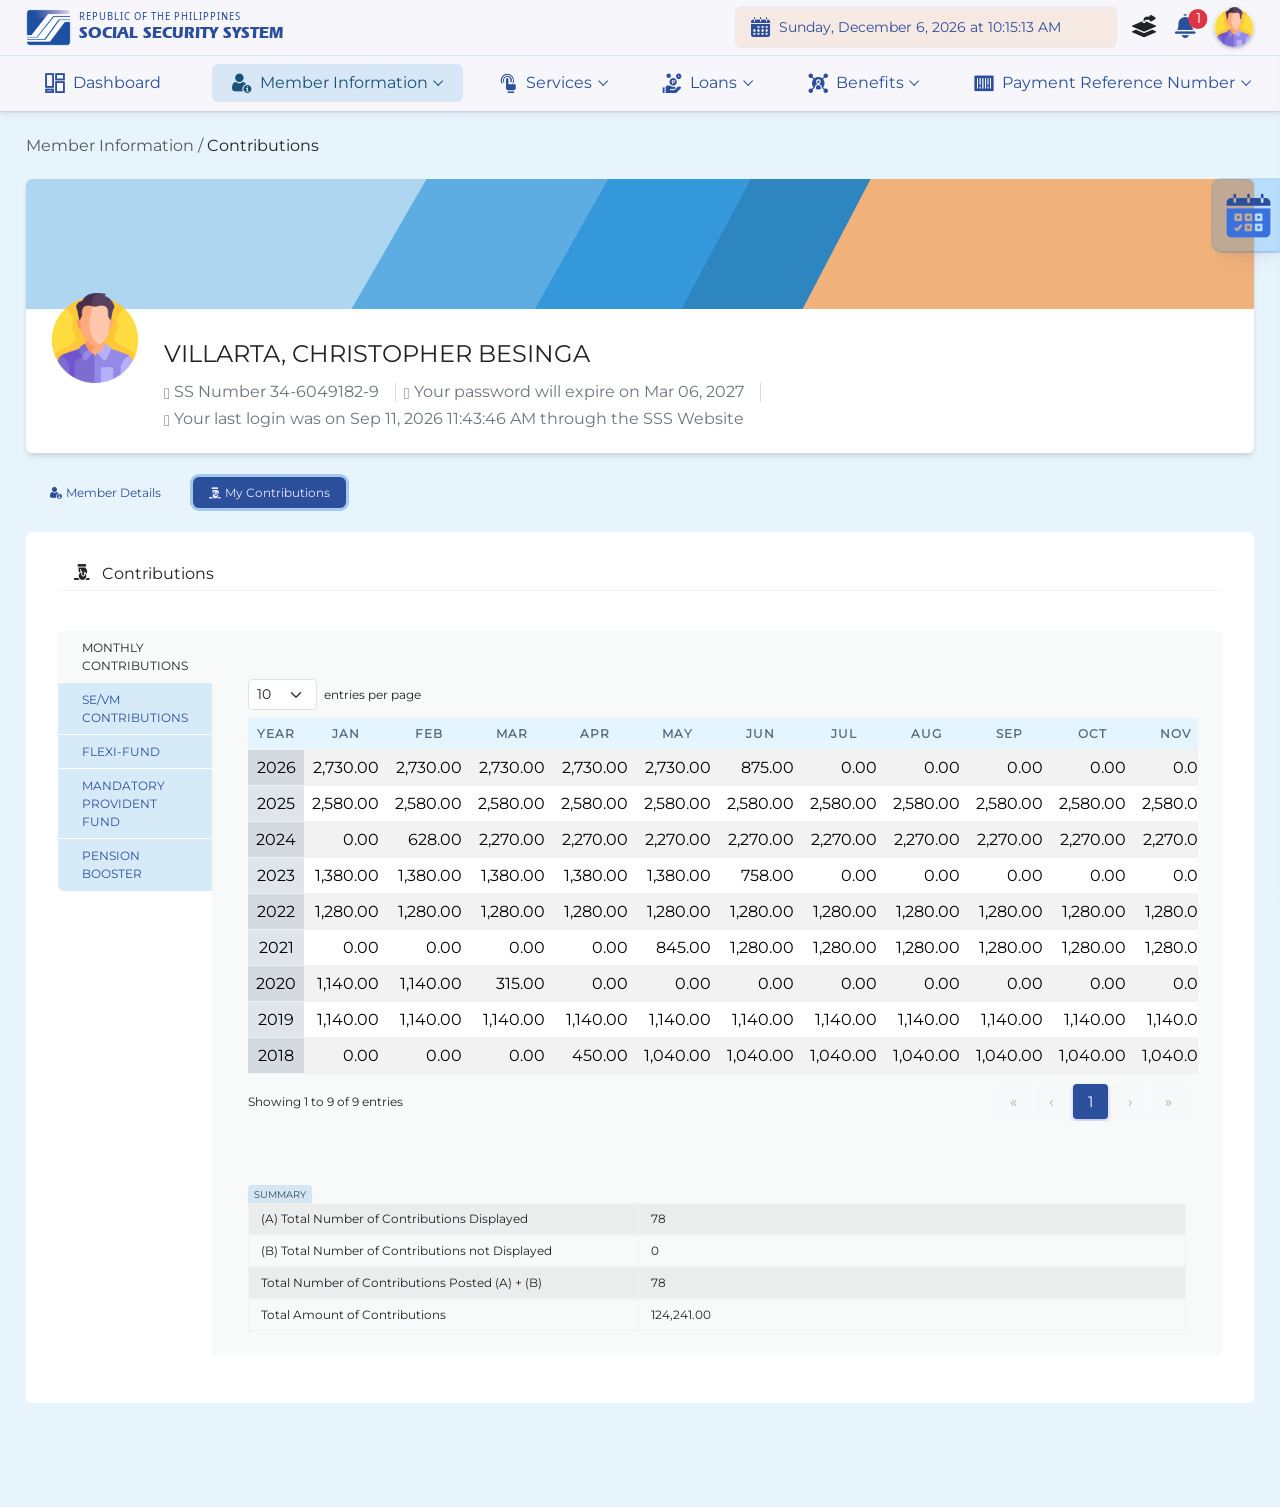
==== commit a7de9c0a: "third commit" ====
--- a/index2.html
+++ b/index2.html
@@ -2371,7 +2371,7 @@
                                 </div>
                                 
                                     <div class="dropdown-shortcuts-item col">
-                                        <a href="#" onclick="gotoPage(this, &quot;/member/auth/navi/module/services/disbursementAccount/62/tree&quot;, &quot;GET&quot;)" data-mod="62" data-parent="56">
+                                        <a href="#" data-mod="62" data-parent="56">
                                             <span class="dropdown-shortcuts-icon bg-label-secondary rounded-circle mb-2">
                                                 <i class="ico-daem ico-sm"></i>
                                             </span>
@@ -2382,7 +2382,7 @@
                             </div>
                             <div class="row row-bordered overflow-visible g-0">
                                 <div class="dropdown-shortcuts-item col">
-                                    <a href="#" onclick="gotoPage(this, &quot;/member/auth/navi/module/eeinfo/contri/83/tree&quot;, &quot;GET&quot;)" data-mod="83" data-parent="55">
+                                    <a href="#"  data-mod="83" data-parent="55">
                                         <span class="dropdown-shortcuts-icon bg-label-secondary rounded-circle mb-2">
                                             <i class="ico-contri ico-sm"></i>
                                         </span>
@@ -2400,7 +2400,7 @@
                             </div>
                             <div class="row row-bordered overflow-visible g-0">
                                 <div class="dropdown-shortcuts-item col">
-                                    <a href="#" onclick="gotoPage(this, &quot;/member/auth/navi/module/loans/salloan/78/tree&quot;)" data-mod="78" data-parent="57">
+                                    <a href="#"  data-mod="78" data-parent="57">
                                         <span class="dropdown-shortcuts-icon bg-label-secondary rounded-circle mb-2">
                                             <i class="ico-loansapp ico-sm"></i>
                                         </span>
@@ -2408,7 +2408,7 @@
                                     </a>
                                 </div>
                                 <div class="dropdown-shortcuts-item col">
-                                    <a href="#" onclick="gotoPage(this, &quot;/member/auth/navi/module/others/contactUs/77/tree&quot;, &quot;GET&quot;)" data-mod="77" data-parent="0">
+                                    <a href="#"  data-mod="77" data-parent="0">
                                         <span class="dropdown-shortcuts-icon bg-label-secondary rounded-circle mb-2">
                                             <i class="ico-contactus ico-sm"></i>
                                         </span>
@@ -2541,7 +2541,7 @@
         
 
         <li class="dropdown-menu-footer border-top p-3">
-            <button class="btn btn-primary text-uppercase w-100" onclick="gotoPage(this, &quot;/member/auth/navi/module/others/notifications/76/tree&quot;, &quot;GET&quot;)" data-mod="76" data-parent="0">View All Notifications</button>
+            <button class="btn btn-primary text-uppercase w-100" data-mod="76" data-parent="0">View All Notifications</button>
         </li>
     </ul>
 </li>
@@ -2617,25 +2617,25 @@
         </div>
     </li>
     <li class="list-group-item border-bottom-0 px-2">
-        <a class="dropdown-item aic d-flex align-items-center justify-content-start" href="#" onclick="gotoPage(this, &quot;/member/auth/navi/module/eeinfo/memDetails/89/tree&quot;, &quot;GET&quot;)" data-mod="89" data-modparent="81">
+        <a class="dropdown-item aic d-flex align-items-center justify-content-start" href="#"  data-mod="89" data-modparent="81">
             <i class="ico-memdets me-2"></i>
             <span class="align-middle">My Details</span>
         </a>
     </li>
     <li class="list-group-item border-bottom-0 px-2">
-        <a class="dropdown-item aic d-flex align-items-center justify-content-start" href="#" onclick="gotoPage(this, &quot;/member/auth/navi/module/eeinfo/changePwd/61/tree&quot;, &quot;GET&quot;)" data-mod="61" data-modparent="55">
+        <a class="dropdown-item aic d-flex align-items-center justify-content-start" href="#"  data-mod="61" data-modparent="55">
             <i class="ico-changepass me-2"></i>
             <span class="align-middle">Change Password</span>
         </a>
     </li>
     <li class="list-group-item border-bottom-0 px-2">
-        <a class="dropdown-item aic d-flex align-items-center justify-content-start" href="#" onclick="gotoPage(this, &quot;/member/auth/navi/module/totp/setup/81/tree&quot;, &quot;GET&quot;)" data-mod="81" data-modparent="55">
+        <a class="dropdown-item aic d-flex align-items-center justify-content-start" href="#"  data-mod="81" data-modparent="55">
             <i class="ico-totp-setup me-2"></i>
             <span class="align-middle">Setup Time-based One-Time Password</span>
         </a>
     </li>
     <li class="list-group-item border-bottom-0 px-2">
-        <a class="dropdown-item d-flex align-items-center justify-content-start" href="#" onclick="gotoPage(this, &quot;/member/auth/navi/module/others/contactUs/77/tree&quot;, &quot;GET&quot;)">
+        <a class="dropdown-item d-flex align-items-center justify-content-start" href="#"  data-mod="77" data-modparent="0">
             <i class="ico-contactus me-2"></i>
             <span class="align-middle">Contact Us</span>
         </a>
@@ -3511,8 +3511,8 @@
     <div class="col-md-12">
         <!-- Desktop Navbar -->
         <ul class="meminfonav nav nav-pills d-none d-md-flex flex-column flex-md-row mb-4">
-            <li class="nav-item"><a class="nav-link" data-mod="89" data-modparent="81" href="./index.html" onclick="gotoPage(this, &quot;/member/auth/navi/module/eeinfo/memDetails/89/tree&quot;, &quot;GET&quot;)"><i class="ico-memdets me-1"></i> Member Details</a></li>
-            <li class="nav-item"><a class="nav-link active" data-mod="93" data-modparent="81" href="" onclick="gotoPage(this, &quot;/member/auth/navi/module/eeinfo/contri/93/tree&quot;, &quot;GET&quot;)"><i class="ico-contri me-1"></i> My Contributions</a></li>
+            <li class="nav-item"><a class="nav-link" data-mod="89" data-modparent="81" href="./index.html" ><i class="ico-memdets me-1"></i> Member Details</a></li>
+            <li class="nav-item"><a class="nav-link active" data-mod="93" data-modparent="81" href="" ><i class="ico-contri me-1"></i> My Contributions</a></li>
         </ul>
 
         <!-- Mobile Navbar -->
@@ -3521,8 +3521,8 @@
                 <i class="ico-acct me-1"></i> Member Information
             </button>
             <ul class="dropdown-menu w-100" aria-labelledby="dropdownMenuButton">
-                <li><a class="dropdown-item" data-mod="89" data-modparent="81" href="./index.html" onclick="gotoPage(this, &quot;/member/auth/navi/module/eeinfo/memDetails/89/tree&quot;, &quot;GET&quot;)"><i class="ico-memdets me-1"></i> Member Details</a></li>
-                <li><a class="dropdown-item" data-mod="93" data-modparent="81" href="#" onclick="gotoPage(this, &quot;/member/auth/navi/module/eeinfo/contri/93/tree&quot;, &quot;GET&quot;)"><i class="ico-contri me-1"></i> My Contributions</a></li>
+                <li><a class="dropdown-item" data-mod="89" data-modparent="81" href="./index.html" ><i class="ico-memdets me-1"></i> Member Details</a></li>
+                <li><a class="dropdown-item" data-mod="93" data-modparent="81" href="" ><i class="ico-contri me-1"></i> My Contributions</a></li>
             </ul>
         </div>
     </div>
@@ -3824,184 +3824,52 @@
                                         <th class="text-center">Contribution</th>
                                     </tr>
                                 </thead>
-                                <tbody class="table-border-bottom-0">
-                                    <tr>
-                                        <td class="text-center" style="background-color: #aed6f1">Jan</td>
-                                        <td class="text-end">0.00</td>
-                                    </tr>
-                                    <tr>
-                                        <td class="text-center" style="background-color: #aed6f1">Feb</td>
-                                        <td class="text-end">0.00</td>
-                                    </tr>
-                                    <tr>
-                                        <td class="text-center" style="background-color: #aed6f1">Mar</td>
-                                        <td class="text-end">0.00</td>
-                                    </tr>
-                                    <tr>
-                                        <td class="text-center" style="background-color: #aed6f1">Apr</td>
-                                        <td class="text-end">0.00</td>
-                                    </tr>
-                                    <tr>
-                                        <td class="text-center" style="background-color: #aed6f1">May</td>
-                                        <td class="text-end">0.00</td>
-                                    </tr>
-                                    <tr>
-                                        <td class="text-center" style="background-color: #aed6f1">Jun</td>
-                                        <td class="text-end">0.00</td>
-                                    </tr>
-                                    <tr>
-                                        <td class="text-center" style="background-color: #aed6f1">Jul</td>
-                                        <td class="text-end">715.00</td>
-                                    </tr>
-                                    <tr>
-                                        <td class="text-center" style="background-color: #aed6f1">Aug</td>
-                                        <td class="text-end">0.00</td>
-                                    </tr>
-                                    <tr>
-                                        <td class="text-center" style="background-color: #aed6f1">Sep</td>
-                                        <td class="text-end">0.00</td>
-                                    </tr>
-                                    <tr>
-                                        <td class="text-center" style="background-color: #aed6f1">Oct</td>
-                                        <td class="text-end">0.00</td>
-                                    </tr>
-                                    <tr>
-                                        <td class="text-center" style="background-color: #aed6f1">Nov</td>
-                                        <td class="text-end">330.00</td>
-                                    </tr>
-                                    <tr>
-                                        <td class="text-center" style="background-color: #aed6f1">Dec</td>
-                                        <td class="text-end">935.00</td>
-                                    </tr>
-                                </tbody>
+                                 <tbody class="table-border-bottom-0">
+            <tr><td class="text-center" style="background-color: #aed6f1">Jan</td><td class="text-end">0.00</td></tr>
+            <tr><td class="text-center" style="background-color: #aed6f1">Feb</td><td class="text-end">0.00</td></tr>
+            <tr><td class="text-center" style="background-color: #aed6f1">Mar</td><td class="text-end">0.00</td></tr>
+            <tr><td class="text-center" style="background-color: #aed6f1">Apr</td><td class="text-end">450.00</td></tr>
+            <tr><td class="text-center" style="background-color: #aed6f1">May</td><td class="text-end">1,040.00</td></tr>
+            <tr><td class="text-center" style="background-color: #aed6f1">Jun</td><td class="text-end">1,040.00</td></tr>
+            <tr><td class="text-center" style="background-color: #aed6f1">Jul</td><td class="text-end">1,040.00</td></tr>
+            <tr><td class="text-center" style="background-color: #aed6f1">Aug</td><td class="text-end">1,040.00</td></tr>
+            <tr><td class="text-center" style="background-color: #aed6f1">Sep</td><td class="text-end">1,040.00</td></tr>
+            <tr><td class="text-center" style="background-color: #aed6f1">Oct</td><td class="text-end">1,040.00</td></tr>
+            <tr><td class="text-center" style="background-color: #aed6f1">Nov</td><td class="text-end">1,040.00</td></tr>
+            <tr><td class="text-center" style="background-color: #aed6f1">Dec</td><td class="text-end">1,040.00</td></tr>
+        </tbody>
                             </table>
-                        </div><div class="swiper-slide swiper-slide-duplicate" data-swiper-slide-index="8">
+                        </div>
+                
+                
+                        
+                        <div class="swiper-slide" data-swiper-slide-index="0">
                             <table class="table border border-1 table-hover dataTable">
                                 <thead>
                                     <tr>
-                                        <th class="text-center" colspan="2" style="background-color: #e5f5ff">2017</th>
+                                        <th class="text-center" colspan="2" style="background-color: #e5f5ff">2026</th>
                                     </tr>
                                     <tr>
                                         <th class="text-center" style="background-color: #aed6f1">Month</th>
                                         <th class="text-center">Contribution</th>
                                     </tr>
                                 </thead>
-                                <tbody class="table-border-bottom-0">
-                                    <tr>
-                                        <td class="text-center" style="background-color: #aed6f1">Jan</td>
-                                        <td class="text-end">715.00</td>
-                                    </tr>
-                                    <tr>
-                                        <td class="text-center" style="background-color: #aed6f1">Feb</td>
-                                        <td class="text-end">715.00</td>
-                                    </tr>
-                                    <tr>
-                                        <td class="text-center" style="background-color: #aed6f1">Mar</td>
-                                        <td class="text-end">715.00</td>
-                                    </tr>
-                                    <tr>
-                                        <td class="text-center" style="background-color: #aed6f1">Apr</td>
-                                        <td class="text-end">660.00</td>
-                                    </tr>
-                                    <tr>
-                                        <td class="text-center" style="background-color: #aed6f1">May</td>
-                                        <td class="text-end">0.00</td>
-                                    </tr>
-                                    <tr>
-                                        <td class="text-center" style="background-color: #aed6f1">Jun</td>
-                                        <td class="text-end">0.00</td>
-                                    </tr>
-                                    <tr>
-                                        <td class="text-center" style="background-color: #aed6f1">Jul</td>
-                                        <td class="text-end">0.00</td>
-                                    </tr>
-                                    <tr>
-                                        <td class="text-center" style="background-color: #aed6f1">Aug</td>
-                                        <td class="text-end">0.00</td>
-                                    </tr>
-                                    <tr>
-                                        <td class="text-center" style="background-color: #aed6f1">Sep</td>
-                                        <td class="text-end">0.00</td>
-                                    </tr>
-                                    <tr>
-                                        <td class="text-center" style="background-color: #aed6f1">Oct</td>
-                                        <td class="text-end">0.00</td>
-                                    </tr>
-                                    <tr>
-                                        <td class="text-center" style="background-color: #aed6f1">Nov</td>
-                                        <td class="text-end">0.00</td>
-                                    </tr>
-                                    <tr>
-                                        <td class="text-center" style="background-color: #aed6f1">Dec</td>
-                                        <td class="text-end">0.00</td>
-                                    </tr>
-                                </tbody>
-                            </table>
-                        </div><div class="swiper-slide swiper-slide-duplicate" data-swiper-slide-index="9">
-                            <table class="table border border-1 table-hover dataTable">
-                                <thead>
-                                    <tr>
-                                        <th class="text-center" colspan="2" style="background-color: #e5f5ff">2016</th>
-                                    </tr>
-                                    <tr>
-                                        <th class="text-center" style="background-color: #aed6f1">Month</th>
-                                        <th class="text-center">Contribution</th>
-                                    </tr>
-                                </thead>
-                                <tbody class="table-border-bottom-0">
-                                    <tr>
-                                        <td class="text-center" style="background-color: #aed6f1">Jan</td>
-                                        <td class="text-end">0.00</td>
-                                    </tr>
-                                    <tr>
-                                        <td class="text-center" style="background-color: #aed6f1">Feb</td>
-                                        <td class="text-end">0.00</td>
-                                    </tr>
-                                    <tr>
-                                        <td class="text-center" style="background-color: #aed6f1">Mar</td>
-                                        <td class="text-end">0.00</td>
-                                    </tr>
-                                    <tr>
-                                        <td class="text-center" style="background-color: #aed6f1">Apr</td>
-                                        <td class="text-end">0.00</td>
-                                    </tr>
-                                    <tr>
-                                        <td class="text-center" style="background-color: #aed6f1">May</td>
-                                        <td class="text-end">440.00</td>
-                                    </tr>
-                                    <tr>
-                                        <td class="text-center" style="background-color: #aed6f1">Jun</td>
-                                        <td class="text-end">660.00</td>
-                                    </tr>
-                                    <tr>
-                                        <td class="text-center" style="background-color: #aed6f1">Jul</td>
-                                        <td class="text-end">715.00</td>
-                                    </tr>
-                                    <tr>
-                                        <td class="text-center" style="background-color: #aed6f1">Aug</td>
-                                        <td class="text-end">715.00</td>
-                                    </tr>
-                                    <tr>
-                                        <td class="text-center" style="background-color: #aed6f1">Sep</td>
-                                        <td class="text-end">715.00</td>
-                                    </tr>
-                                    <tr>
-                                        <td class="text-center" style="background-color: #aed6f1">Oct</td>
-                                        <td class="text-end">715.00</td>
-                                    </tr>
-                                    <tr>
-                                        <td class="text-center" style="background-color: #aed6f1">Nov</td>
-                                        <td class="text-end">605.00</td>
-                                    </tr>
-                                    <tr>
-                                        <td class="text-center" style="background-color: #aed6f1">Dec</td>
-                                        <td class="text-end">770.00</td>
-                                    </tr>
-                                </tbody>
+                                 <tbody class="table-border-bottom-0">
+            <tr><td class="text-center" style="background-color: #aed6f1">Jan</td><td class="text-end">2,730.00</td></tr>
+            <tr><td class="text-center" style="background-color: #aed6f1">Feb</td><td class="text-end">2,730.00</td></tr>
+            <tr><td class="text-center" style="background-color: #aed6f1">Mar</td><td class="text-end">2,730.00</td></tr>
+            <tr><td class="text-center" style="background-color: #aed6f1">Apr</td><td class="text-end">2,730.00</td></tr>
+            <tr><td class="text-center" style="background-color: #aed6f1">May</td><td class="text-end">2,730.00</td></tr>
+            <tr><td class="text-center" style="background-color: #aed6f1">Jun</td><td class="text-end">875.00</td></tr>
+            <tr><td class="text-center" style="background-color: #aed6f1">Jul</td><td class="text-end">0.00</td></tr>
+            <tr><td class="text-center" style="background-color: #aed6f1">Aug</td><td class="text-end">0.00</td></tr>
+            <tr><td class="text-center" style="background-color: #aed6f1">Sep</td><td class="text-end">0.00</td></tr>
+            <tr><td class="text-center" style="background-color: #aed6f1">Oct</td><td class="text-end">0.00</td></tr>
+            <tr><td class="text-center" style="background-color: #aed6f1">Nov</td><td class="text-end">0.00</td></tr>
+            <tr><td class="text-center" style="background-color: #aed6f1">Dec</td><td class="text-end">0.00</td></tr>
+        </tbody>
                             </table>
                         </div>
-            
-                
                     
                         <div class="swiper-slide" data-swiper-slide-index="0">
                             <table class="table border border-1 table-hover dataTable">
@@ -4015,55 +3883,19 @@
                                     </tr>
                                 </thead>
                                 <tbody class="table-border-bottom-0">
-                                    <tr>
-                                        <td class="text-center" style="background-color: #aed6f1">Jan</td>
-                                        <td class="text-end">1,425.00</td>
-                                    </tr>
-                                    <tr>
-                                        <td class="text-center" style="background-color: #aed6f1">Feb</td>
-                                        <td class="text-end">1,800.00</td>
-                                    </tr>
-                                    <tr>
-                                        <td class="text-center" style="background-color: #aed6f1">Mar</td>
-                                        <td class="text-end">1,500.00</td>
-                                    </tr>
-                                    <tr>
-                                        <td class="text-center" style="background-color: #aed6f1">Apr</td>
-                                        <td class="text-end">1,575.00</td>
-                                    </tr>
-                                    <tr>
-                                        <td class="text-center" style="background-color: #aed6f1">May</td>
-                                        <td class="text-end">1,425.00</td>
-                                    </tr>
-                                    <tr>
-                                        <td class="text-center" style="background-color: #aed6f1">Jun</td>
-                                        <td class="text-end">1,500.00</td>
-                                    </tr>
-                                    <tr>
-                                        <td class="text-center" style="background-color: #aed6f1">Jul</td>
-                                        <td class="text-end">1,725.00</td>
-                                    </tr>
-                                    <tr>
-                                        <td class="text-center" style="background-color: #aed6f1">Aug</td>
-                                        <td class="text-end">0.00</td>
-                                    </tr>
-                                    <tr>
-                                        <td class="text-center" style="background-color: #aed6f1">Sep</td>
-                                        <td class="text-end">3,075.00</td>
-                                    </tr>
-                                    <tr>
-                                        <td class="text-center" style="background-color: #aed6f1">Oct</td>
-                                        <td class="text-end">1,650.00</td>
-                                    </tr>
-                                    <tr>
-                                        <td class="text-center" style="background-color: #aed6f1">Nov</td>
-                                        <td class="text-end">1,275.00</td>
-                                    </tr>
-                                    <tr>
-                                        <td class="text-center" style="background-color: #aed6f1">Dec</td>
-                                        <td class="text-end">1,200.00</td>
-                                    </tr>
-                                </tbody>
+            <tr><td class="text-center" style="background-color: #aed6f1">Jan</td><td class="text-end">2,580.00</td></tr>
+            <tr><td class="text-center" style="background-color: #aed6f1">Feb</td><td class="text-end">2,580.00</td></tr>
+            <tr><td class="text-center" style="background-color: #aed6f1">Mar</td><td class="text-end">2,580.00</td></tr>
+            <tr><td class="text-center" style="background-color: #aed6f1">Apr</td><td class="text-end">2,580.00</td></tr>
+            <tr><td class="text-center" style="background-color: #aed6f1">May</td><td class="text-end">2,580.00</td></tr>
+            <tr><td class="text-center" style="background-color: #aed6f1">Jun</td><td class="text-end">2,580.00</td></tr>
+            <tr><td class="text-center" style="background-color: #aed6f1">Jul</td><td class="text-end">2,580.00</td></tr>
+            <tr><td class="text-center" style="background-color: #aed6f1">Aug</td><td class="text-end">2,580.00</td></tr>
+            <tr><td class="text-center" style="background-color: #aed6f1">Sep</td><td class="text-end">2,580.00</td></tr>
+            <tr><td class="text-center" style="background-color: #aed6f1">Oct</td><td class="text-end">2,580.00</td></tr>
+            <tr><td class="text-center" style="background-color: #aed6f1">Nov</td><td class="text-end">2,580.00</td></tr>
+            <tr><td class="text-center" style="background-color: #aed6f1">Dec</td><td class="text-end">2,580.00</td></tr>
+        </tbody>
                             </table>
                         </div>
                     
@@ -4078,56 +3910,20 @@
                                         <th class="text-center">Contribution</th>
                                     </tr>
                                 </thead>
-                                <tbody class="table-border-bottom-0">
-                                    <tr>
-                                        <td class="text-center" style="background-color: #aed6f1">Jan</td>
-                                        <td class="text-end">1,330.00</td>
-                                    </tr>
-                                    <tr>
-                                        <td class="text-center" style="background-color: #aed6f1">Feb</td>
-                                        <td class="text-end">1,540.00</td>
-                                    </tr>
-                                    <tr>
-                                        <td class="text-center" style="background-color: #aed6f1">Mar</td>
-                                        <td class="text-end">1,470.00</td>
-                                    </tr>
-                                    <tr>
-                                        <td class="text-center" style="background-color: #aed6f1">Apr</td>
-                                        <td class="text-end">1,470.00</td>
-                                    </tr>
-                                    <tr>
-                                        <td class="text-center" style="background-color: #aed6f1">May</td>
-                                        <td class="text-end">1,470.00</td>
-                                    </tr>
-                                    <tr>
-                                        <td class="text-center" style="background-color: #aed6f1">Jun</td>
-                                        <td class="text-end">1,540.00</td>
-                                    </tr>
-                                    <tr>
-                                        <td class="text-center" style="background-color: #aed6f1">Jul</td>
-                                        <td class="text-end">1,330.00</td>
-                                    </tr>
-                                    <tr>
-                                        <td class="text-center" style="background-color: #aed6f1">Aug</td>
-                                        <td class="text-end">1,610.00</td>
-                                    </tr>
-                                    <tr>
-                                        <td class="text-center" style="background-color: #aed6f1">Sep</td>
-                                        <td class="text-end">1,540.00</td>
-                                    </tr>
-                                    <tr>
-                                        <td class="text-center" style="background-color: #aed6f1">Oct</td>
-                                        <td class="text-end">1,610.00</td>
-                                    </tr>
-                                    <tr>
-                                        <td class="text-center" style="background-color: #aed6f1">Nov</td>
-                                        <td class="text-end">1,540.00</td>
-                                    </tr>
-                                    <tr>
-                                        <td class="text-center" style="background-color: #aed6f1">Dec</td>
-                                        <td class="text-end">1,610.00</td>
-                                    </tr>
-                                </tbody>
+                                 <tbody class="table-border-bottom-0">
+            <tr><td class="text-center" style="background-color: #aed6f1">Jan</td><td class="text-end">0.00</td></tr>
+            <tr><td class="text-center" style="background-color: #aed6f1">Feb</td><td class="text-end">628.00</td></tr>
+            <tr><td class="text-center" style="background-color: #aed6f1">Mar</td><td class="text-end">2,270.00</td></tr>
+            <tr><td class="text-center" style="background-color: #aed6f1">Apr</td><td class="text-end">2,270.00</td></tr>
+            <tr><td class="text-center" style="background-color: #aed6f1">May</td><td class="text-end">2,270.00</td></tr>
+            <tr><td class="text-center" style="background-color: #aed6f1">Jun</td><td class="text-end">2,270.00</td></tr>
+            <tr><td class="text-center" style="background-color: #aed6f1">Jul</td><td class="text-end">2,270.00</td></tr>
+            <tr><td class="text-center" style="background-color: #aed6f1">Aug</td><td class="text-end">2,270.00</td></tr>
+            <tr><td class="text-center" style="background-color: #aed6f1">Sep</td><td class="text-end">2,270.00</td></tr>
+            <tr><td class="text-center" style="background-color: #aed6f1">Oct</td><td class="text-end">2,270.00</td></tr>
+            <tr><td class="text-center" style="background-color: #aed6f1">Nov</td><td class="text-end">2,270.00</td></tr>
+            <tr><td class="text-center" style="background-color: #aed6f1">Dec</td><td class="text-end">2,270.00</td></tr>
+        </tbody>
                             </table>
                         </div>
                     
@@ -4143,55 +3939,19 @@
                                     </tr>
                                 </thead>
                                 <tbody class="table-border-bottom-0">
-                                    <tr>
-                                        <td class="text-center" style="background-color: #aed6f1">Jan</td>
-                                        <td class="text-end">0.00</td>
-                                    </tr>
-                                    <tr>
-                                        <td class="text-center" style="background-color: #aed6f1">Feb</td>
-                                        <td class="text-end">1,470.00</td>
-                                    </tr>
-                                    <tr>
-                                        <td class="text-center" style="background-color: #aed6f1">Mar</td>
-                                        <td class="text-end">1,190.00</td>
-                                    </tr>
-                                    <tr>
-                                        <td class="text-center" style="background-color: #aed6f1">Apr</td>
-                                        <td class="text-end">1,260.00</td>
-                                    </tr>
-                                    <tr>
-                                        <td class="text-center" style="background-color: #aed6f1">May</td>
-                                        <td class="text-end">1,190.00</td>
-                                    </tr>
-                                    <tr>
-                                        <td class="text-center" style="background-color: #aed6f1">Jun</td>
-                                        <td class="text-end">1,400.00</td>
-                                    </tr>
-                                    <tr>
-                                        <td class="text-center" style="background-color: #aed6f1">Jul</td>
-                                        <td class="text-end">1,400.00</td>
-                                    </tr>
-                                    <tr>
-                                        <td class="text-center" style="background-color: #aed6f1">Aug</td>
-                                        <td class="text-end">560.00</td>
-                                    </tr>
-                                    <tr>
-                                        <td class="text-center" style="background-color: #aed6f1">Sep</td>
-                                        <td class="text-end">1,540.00</td>
-                                    </tr>
-                                    <tr>
-                                        <td class="text-center" style="background-color: #aed6f1">Oct</td>
-                                        <td class="text-end">1,330.00</td>
-                                    </tr>
-                                    <tr>
-                                        <td class="text-center" style="background-color: #aed6f1">Nov</td>
-                                        <td class="text-end">1,260.00</td>
-                                    </tr>
-                                    <tr>
-                                        <td class="text-center" style="background-color: #aed6f1">Dec</td>
-                                        <td class="text-end">1,400.00</td>
-                                    </tr>
-                                </tbody>
+            <tr><td class="text-center" style="background-color: #aed6f1">Jan</td><td class="text-end">1,380.00</td></tr>
+            <tr><td class="text-center" style="background-color: #aed6f1">Feb</td><td class="text-end">1,380.00</td></tr>
+            <tr><td class="text-center" style="background-color: #aed6f1">Mar</td><td class="text-end">1,380.00</td></tr>
+            <tr><td class="text-center" style="background-color: #aed6f1">Apr</td><td class="text-end">1,380.00</td></tr>
+            <tr><td class="text-center" style="background-color: #aed6f1">May</td><td class="text-end">1,380.00</td></tr>
+            <tr><td class="text-center" style="background-color: #aed6f1">Jun</td><td class="text-end">758.00</td></tr>
+            <tr><td class="text-center" style="background-color: #aed6f1">Jul</td><td class="text-end">0.00</td></tr>
+            <tr><td class="text-center" style="background-color: #aed6f1">Aug</td><td class="text-end">0.00</td></tr>
+            <tr><td class="text-center" style="background-color: #aed6f1">Sep</td><td class="text-end">0.00</td></tr>
+            <tr><td class="text-center" style="background-color: #aed6f1">Oct</td><td class="text-end">0.00</td></tr>
+            <tr><td class="text-center" style="background-color: #aed6f1">Nov</td><td class="text-end">0.00</td></tr>
+            <tr><td class="text-center" style="background-color: #aed6f1">Dec</td><td class="text-end">0.00</td></tr>
+        </tbody>
                             </table>
                         </div>
                     
@@ -4207,55 +3967,19 @@
                                     </tr>
                                 </thead>
                                 <tbody class="table-border-bottom-0">
-                                    <tr>
-                                        <td class="text-center" style="background-color: #aed6f1">Jan</td>
-                                        <td class="text-end">1,105.00</td>
-                                    </tr>
-                                    <tr>
-                                        <td class="text-center" style="background-color: #aed6f1">Feb</td>
-                                        <td class="text-end">1,170.00</td>
-                                    </tr>
-                                    <tr>
-                                        <td class="text-center" style="background-color: #aed6f1">Mar</td>
-                                        <td class="text-end">910.00</td>
-                                    </tr>
-                                    <tr>
-                                        <td class="text-center" style="background-color: #aed6f1">Apr</td>
-                                        <td class="text-end">1,170.00</td>
-                                    </tr>
-                                    <tr>
-                                        <td class="text-center" style="background-color: #aed6f1">May</td>
-                                        <td class="text-end">1,040.00</td>
-                                    </tr>
-                                    <tr>
-                                        <td class="text-center" style="background-color: #aed6f1">Jun</td>
-                                        <td class="text-end">1,235.00</td>
-                                    </tr>
-                                    <tr>
-                                        <td class="text-center" style="background-color: #aed6f1">Jul</td>
-                                        <td class="text-end">1,235.00</td>
-                                    </tr>
-                                    <tr>
-                                        <td class="text-center" style="background-color: #aed6f1">Aug</td>
-                                        <td class="text-end">1,170.00</td>
-                                    </tr>
-                                    <tr>
-                                        <td class="text-center" style="background-color: #aed6f1">Sep</td>
-                                        <td class="text-end">1,300.00</td>
-                                    </tr>
-                                    <tr>
-                                        <td class="text-center" style="background-color: #aed6f1">Oct</td>
-                                        <td class="text-end">1,170.00</td>
-                                    </tr>
-                                    <tr>
-                                        <td class="text-center" style="background-color: #aed6f1">Nov</td>
-                                        <td class="text-end">1,235.00</td>
-                                    </tr>
-                                    <tr>
-                                        <td class="text-center" style="background-color: #aed6f1">Dec</td>
-                                        <td class="text-end">1,300.00</td>
-                                    </tr>
-                                </tbody>
+            <tr><td class="text-center" style="background-color: #aed6f1">Jan</td><td class="text-end">1,280.00</td></tr>
+            <tr><td class="text-center" style="background-color: #aed6f1">Feb</td><td class="text-end">1,280.00</td></tr>
+            <tr><td class="text-center" style="background-color: #aed6f1">Mar</td><td class="text-end">1,280.00</td></tr>
+            <tr><td class="text-center" style="background-color: #aed6f1">Apr</td><td class="text-end">1,280.00</td></tr>
+            <tr><td class="text-center" style="background-color: #aed6f1">May</td><td class="text-end">1,280.00</td></tr>
+            <tr><td class="text-center" style="background-color: #aed6f1">Jun</td><td class="text-end">1,280.00</td></tr>
+            <tr><td class="text-center" style="background-color: #aed6f1">Jul</td><td class="text-end">1,280.00</td></tr>
+            <tr><td class="text-center" style="background-color: #aed6f1">Aug</td><td class="text-end">1,280.00</td></tr>
+            <tr><td class="text-center" style="background-color: #aed6f1">Sep</td><td class="text-end">1,280.00</td></tr>
+            <tr><td class="text-center" style="background-color: #aed6f1">Oct</td><td class="text-end">1,280.00</td></tr>
+            <tr><td class="text-center" style="background-color: #aed6f1">Nov</td><td class="text-end">1,280.00</td></tr>
+            <tr><td class="text-center" style="background-color: #aed6f1">Dec</td><td class="text-end">1,280.00</td></tr>
+        </tbody>
                             </table>
                         </div>
                     
@@ -4270,57 +3994,20 @@
                                         <th class="text-center">Contribution</th>
                                     </tr>
                                 </thead>
-                                <tbody class="table-border-bottom-0">
-                                    <tr>
-                                        <td class="text-center" style="background-color: #aed6f1">Jan</td>
-                                        <td class="text-end">1,105.00</td>
-                                    </tr>
-                                    <tr>
-                                        <td class="text-center" style="background-color: #aed6f1">Feb</td>
-                                        <td class="text-end">1,235.00</td>
-                                    </tr>
-                                    <tr>
-                                        <td class="text-center" style="background-color: #aed6f1">Mar</td>
-                                        <td class="text-end">1,105.00</td>
-                                    </tr>
-                                    <tr>
-                                        <td class="text-center" style="background-color: #aed6f1">Apr</td>
-                                        <td class="text-end">1,105.00</td>
-                                    </tr>
-                                    <tr>
-                                        <td class="text-center" style="background-color: #aed6f1">May</td>
-                                        <td class="text-end">1,170.00</td>
-                                    </tr>
-                                    <tr>
-                                        <td class="text-center" style="background-color: #aed6f1">Jun</td>
-                                        <td class="text-end">1,170.00</td>
-                                    </tr>
-                                    <tr>
-                                        <td class="text-center" style="background-color: #aed6f1">Jul</td>
-                                        <td class="text-end">1,170.00</td>
-                                    </tr>
-                                    <tr>
-                                        <td class="text-center" style="background-color: #aed6f1">Aug</td>
-                                        <td class="text-end">1,170.00</td>
-                                    </tr>
-                                    <tr>
-                                        <td class="text-center" style="background-color: #aed6f1">Sep</td>
-                                        <td class="text-end">1,170.00</td>
-                                    </tr>
-                                    <tr>
-                                        <td class="text-center" style="background-color: #aed6f1">Oct</td>
-                                        <td class="text-end">0.00</td>
-                                    </tr>
-                                    <tr>
-                                        <td class="text-center" style="background-color: #aed6f1">Nov</td>
-                                        <td class="text-end">1,170.00</td>
-                                    </tr>
-                                    <tr>
-                                        <td class="text-center" style="background-color: #aed6f1">Dec</td>
-                                        <td class="text-end">1,235.00</td>
-                                    </tr>
-                                </tbody>
-                            </table>
+                               <tbody class="table-border-bottom-0">
+            <tr><td class="text-center" style="background-color: #aed6f1">Jan</td><td class="text-end">0.00</td></tr>
+            <tr><td class="text-center" style="background-color: #aed6f1">Feb</td><td class="text-end">0.00</td></tr>
+            <tr><td class="text-center" style="background-color: #aed6f1">Mar</td><td class="text-end">0.00</td></tr>
+            <tr><td class="text-center" style="background-color: #aed6f1">Apr</td><td class="text-end">0.00</td></tr>
+            <tr><td class="text-center" style="background-color: #aed6f1">May</td><td class="text-end">845.00</td></tr>
+            <tr><td class="text-center" style="background-color: #aed6f1">Jun</td><td class="text-end">1,280.00</td></tr>
+            <tr><td class="text-center" style="background-color: #aed6f1">Jul</td><td class="text-end">1,280.00</td></tr>
+            <tr><td class="text-center" style="background-color: #aed6f1">Aug</td><td class="text-end">1,280.00</td></tr>
+            <tr><td class="text-center" style="background-color: #aed6f1">Sep</td><td class="text-end">1,280.00</td></tr>
+            <tr><td class="text-center" style="background-color: #aed6f1">Oct</td><td class="text-end">1,280.00</td></tr>
+            <tr><td class="text-center" style="background-color: #aed6f1">Nov</td><td class="text-end">1,280.00</td></tr>
+            <tr><td class="text-center" style="background-color: #aed6f1">Dec</td><td class="text-end">1,280.00</td></tr>
+        </tbody>
                         </div>
                     
                         <div class="swiper-slide" data-swiper-slide-index="5">
@@ -4334,56 +4021,20 @@
                                         <th class="text-center">Contribution</th>
                                     </tr>
                                 </thead>
-                                <tbody class="table-border-bottom-0">
-                                    <tr>
-                                        <td class="text-center" style="background-color: #aed6f1">Jan</td>
-                                        <td class="text-end">1,080.00</td>
-                                    </tr>
-                                    <tr>
-                                        <td class="text-center" style="background-color: #aed6f1">Feb</td>
-                                        <td class="text-end">1,140.00</td>
-                                    </tr>
-                                    <tr>
-                                        <td class="text-center" style="background-color: #aed6f1">Mar</td>
-                                        <td class="text-end">960.00</td>
-                                    </tr>
-                                    <tr>
-                                        <td class="text-center" style="background-color: #aed6f1">Apr</td>
-                                        <td class="text-end">0.00</td>
-                                    </tr>
-                                    <tr>
-                                        <td class="text-center" style="background-color: #aed6f1">May</td>
-                                        <td class="text-end">240.00</td>
-                                    </tr>
-                                    <tr>
-                                        <td class="text-center" style="background-color: #aed6f1">Jun</td>
-                                        <td class="text-end">1,080.00</td>
-                                    </tr>
-                                    <tr>
-                                        <td class="text-center" style="background-color: #aed6f1">Jul</td>
-                                        <td class="text-end">1,080.00</td>
-                                    </tr>
-                                    <tr>
-                                        <td class="text-center" style="background-color: #aed6f1">Aug</td>
-                                        <td class="text-end">1,140.00</td>
-                                    </tr>
-                                    <tr>
-                                        <td class="text-center" style="background-color: #aed6f1">Sep</td>
-                                        <td class="text-end">1,080.00</td>
-                                    </tr>
-                                    <tr>
-                                        <td class="text-center" style="background-color: #aed6f1">Oct</td>
-                                        <td class="text-end">1,080.00</td>
-                                    </tr>
-                                    <tr>
-                                        <td class="text-center" style="background-color: #aed6f1">Nov</td>
-                                        <td class="text-end">1,080.00</td>
-                                    </tr>
-                                    <tr>
-                                        <td class="text-center" style="background-color: #aed6f1">Dec</td>
-                                        <td class="text-end">1,140.00</td>
-                                    </tr>
-                                </tbody>
+                               <tbody class="table-border-bottom-0">
+            <tr><td class="text-center" style="background-color: #aed6f1">Jan</td><td class="text-end">1,140.00</td></tr>
+            <tr><td class="text-center" style="background-color: #aed6f1">Feb</td><td class="text-end">1,140.00</td></tr>
+            <tr><td class="text-center" style="background-color: #aed6f1">Mar</td><td class="text-end">315.00</td></tr>
+            <tr><td class="text-center" style="background-color: #aed6f1">Apr</td><td class="text-end">0.00</td></tr>
+            <tr><td class="text-center" style="background-color: #aed6f1">May</td><td class="text-end">0.00</td></tr>
+            <tr><td class="text-center" style="background-color: #aed6f1">Jun</td><td class="text-end">0.00</td></tr>
+            <tr><td class="text-center" style="background-color: #aed6f1">Jul</td><td class="text-end">0.00</td></tr>
+            <tr><td class="text-center" style="background-color: #aed6f1">Aug</td><td class="text-end">0.00</td></tr>
+            <tr><td class="text-center" style="background-color: #aed6f1">Sep</td><td class="text-end">0.00</td></tr>
+            <tr><td class="text-center" style="background-color: #aed6f1">Oct</td><td class="text-end">0.00</td></tr>
+            <tr><td class="text-center" style="background-color: #aed6f1">Nov</td><td class="text-end">0.00</td></tr>
+            <tr><td class="text-center" style="background-color: #aed6f1">Dec</td><td class="text-end">0.00</td></tr>
+        </tbody>
                             </table>
                         </div>
                     
@@ -4399,55 +4050,19 @@
                                     </tr>
                                 </thead>
                                 <tbody class="table-border-bottom-0">
-                                    <tr>
-                                        <td class="text-center" style="background-color: #aed6f1">Jan</td>
-                                        <td class="text-end">880.00</td>
-                                    </tr>
-                                    <tr>
-                                        <td class="text-center" style="background-color: #aed6f1">Feb</td>
-                                        <td class="text-end">935.00</td>
-                                    </tr>
-                                    <tr>
-                                        <td class="text-center" style="background-color: #aed6f1">Mar</td>
-                                        <td class="text-end">880.00</td>
-                                    </tr>
-                                    <tr>
-                                        <td class="text-center" style="background-color: #aed6f1">Apr</td>
-                                        <td class="text-end">1,020.00</td>
-                                    </tr>
-                                    <tr>
-                                        <td class="text-center" style="background-color: #aed6f1">May</td>
-                                        <td class="text-end">960.00</td>
-                                    </tr>
-                                    <tr>
-                                        <td class="text-center" style="background-color: #aed6f1">Jun</td>
-                                        <td class="text-end">1,140.00</td>
-                                    </tr>
-                                    <tr>
-                                        <td class="text-center" style="background-color: #aed6f1">Jul</td>
-                                        <td class="text-end">1,080.00</td>
-                                    </tr>
-                                    <tr>
-                                        <td class="text-center" style="background-color: #aed6f1">Aug</td>
-                                        <td class="text-end">1,140.00</td>
-                                    </tr>
-                                    <tr>
-                                        <td class="text-center" style="background-color: #aed6f1">Sep</td>
-                                        <td class="text-end">1,020.00</td>
-                                    </tr>
-                                    <tr>
-                                        <td class="text-center" style="background-color: #aed6f1">Oct</td>
-                                        <td class="text-end">1,140.00</td>
-                                    </tr>
-                                    <tr>
-                                        <td class="text-center" style="background-color: #aed6f1">Nov</td>
-                                        <td class="text-end">1,080.00</td>
-                                    </tr>
-                                    <tr>
-                                        <td class="text-center" style="background-color: #aed6f1">Dec</td>
-                                        <td class="text-end">1,020.00</td>
-                                    </tr>
-                                </tbody>
+            <tr><td class="text-center" style="background-color: #aed6f1">Jan</td><td class="text-end">1,140.00</td></tr>
+            <tr><td class="text-center" style="background-color: #aed6f1">Feb</td><td class="text-end">1,140.00</td></tr>
+            <tr><td class="text-center" style="background-color: #aed6f1">Mar</td><td class="text-end">1,140.00</td></tr>
+            <tr><td class="text-center" style="background-color: #aed6f1">Apr</td><td class="text-end">1,140.00</td></tr>
+            <tr><td class="text-center" style="background-color: #aed6f1">May</td><td class="text-end">1,140.00</td></tr>
+            <tr><td class="text-center" style="background-color: #aed6f1">Jun</td><td class="text-end">1,140.00</td></tr>
+            <tr><td class="text-center" style="background-color: #aed6f1">Jul</td><td class="text-end">1,140.00</td></tr>
+            <tr><td class="text-center" style="background-color: #aed6f1">Aug</td><td class="text-end">1,140.00</td></tr>
+            <tr><td class="text-center" style="background-color: #aed6f1">Sep</td><td class="text-end">1,140.00</td></tr>
+            <tr><td class="text-center" style="background-color: #aed6f1">Oct</td><td class="text-end">1,140.00</td></tr>
+            <tr><td class="text-center" style="background-color: #aed6f1">Nov</td><td class="text-end">1,140.00</td></tr>
+            <tr><td class="text-center" style="background-color: #aed6f1">Dec</td><td class="text-end">1,140.00</td></tr>
+        </tbody>
                             </table>
                         </div>
                     
@@ -4463,189 +4078,53 @@
                                     </tr>
                                 </thead>
                                 <tbody class="table-border-bottom-0">
-                                    <tr>
-                                        <td class="text-center" style="background-color: #aed6f1">Jan</td>
-                                        <td class="text-end">0.00</td>
-                                    </tr>
-                                    <tr>
-                                        <td class="text-center" style="background-color: #aed6f1">Feb</td>
-                                        <td class="text-end">0.00</td>
-                                    </tr>
-                                    <tr>
-                                        <td class="text-center" style="background-color: #aed6f1">Mar</td>
-                                        <td class="text-end">0.00</td>
-                                    </tr>
-                                    <tr>
-                                        <td class="text-center" style="background-color: #aed6f1">Apr</td>
-                                        <td class="text-end">0.00</td>
-                                    </tr>
-                                    <tr>
-                                        <td class="text-center" style="background-color: #aed6f1">May</td>
-                                        <td class="text-end">0.00</td>
-                                    </tr>
-                                    <tr>
-                                        <td class="text-center" style="background-color: #aed6f1">Jun</td>
-                                        <td class="text-end">0.00</td>
-                                    </tr>
-                                    <tr>
-                                        <td class="text-center" style="background-color: #aed6f1">Jul</td>
-                                        <td class="text-end">715.00</td>
-                                    </tr>
-                                    <tr>
-                                        <td class="text-center" style="background-color: #aed6f1">Aug</td>
-                                        <td class="text-end">0.00</td>
-                                    </tr>
-                                    <tr>
-                                        <td class="text-center" style="background-color: #aed6f1">Sep</td>
-                                        <td class="text-end">0.00</td>
-                                    </tr>
-                                    <tr>
-                                        <td class="text-center" style="background-color: #aed6f1">Oct</td>
-                                        <td class="text-end">0.00</td>
-                                    </tr>
-                                    <tr>
-                                        <td class="text-center" style="background-color: #aed6f1">Nov</td>
-                                        <td class="text-end">330.00</td>
-                                    </tr>
-                                    <tr>
-                                        <td class="text-center" style="background-color: #aed6f1">Dec</td>
-                                        <td class="text-end">935.00</td>
-                                    </tr>
-                                </tbody>
+            <tr><td class="text-center" style="background-color: #aed6f1">Jan</td><td class="text-end">0.00</td></tr>
+            <tr><td class="text-center" style="background-color: #aed6f1">Feb</td><td class="text-end">0.00</td></tr>
+            <tr><td class="text-center" style="background-color: #aed6f1">Mar</td><td class="text-end">0.00</td></tr>
+            <tr><td class="text-center" style="background-color: #aed6f1">Apr</td><td class="text-end">450.00</td></tr>
+            <tr><td class="text-center" style="background-color: #aed6f1">May</td><td class="text-end">1,040.00</td></tr>
+            <tr><td class="text-center" style="background-color: #aed6f1">Jun</td><td class="text-end">1,040.00</td></tr>
+            <tr><td class="text-center" style="background-color: #aed6f1">Jul</td><td class="text-end">1,040.00</td></tr>
+            <tr><td class="text-center" style="background-color: #aed6f1">Aug</td><td class="text-end">1,040.00</td></tr>
+            <tr><td class="text-center" style="background-color: #aed6f1">Sep</td><td class="text-end">1,040.00</td></tr>
+            <tr><td class="text-center" style="background-color: #aed6f1">Oct</td><td class="text-end">1,040.00</td></tr>
+            <tr><td class="text-center" style="background-color: #aed6f1">Nov</td><td class="text-end">1,040.00</td></tr>
+            <tr><td class="text-center" style="background-color: #aed6f1">Dec</td><td class="text-end">1,040.00</td></tr>
+        </tbody>
                             </table>
                         </div>
                     
-                        <div class="swiper-slide" data-swiper-slide-index="8">
+            
+                    
+                
+                
+             <div class="swiper-slide swiper-slide-duplicate" data-swiper-slide-index="0">
                             <table class="table border border-1 table-hover dataTable">
                                 <thead>
                                     <tr>
-                                        <th class="text-center" colspan="2" style="background-color: #e5f5ff">2017</th>
+                                        <th class="text-center" colspan="2" style="background-color: #e5f5ff">2026</th>
                                     </tr>
                                     <tr>
                                         <th class="text-center" style="background-color: #aed6f1">Month</th>
                                         <th class="text-center">Contribution</th>
                                     </tr>
                                 </thead>
-                                <tbody class="table-border-bottom-0">
-                                    <tr>
-                                        <td class="text-center" style="background-color: #aed6f1">Jan</td>
-                                        <td class="text-end">715.00</td>
-                                    </tr>
-                                    <tr>
-                                        <td class="text-center" style="background-color: #aed6f1">Feb</td>
-                                        <td class="text-end">715.00</td>
-                                    </tr>
-                                    <tr>
-                                        <td class="text-center" style="background-color: #aed6f1">Mar</td>
-                                        <td class="text-end">715.00</td>
-                                    </tr>
-                                    <tr>
-                                        <td class="text-center" style="background-color: #aed6f1">Apr</td>
-                                        <td class="text-end">660.00</td>
-                                    </tr>
-                                    <tr>
-                                        <td class="text-center" style="background-color: #aed6f1">May</td>
-                                        <td class="text-end">0.00</td>
-                                    </tr>
-                                    <tr>
-                                        <td class="text-center" style="background-color: #aed6f1">Jun</td>
-                                        <td class="text-end">0.00</td>
-                                    </tr>
-                                    <tr>
-                                        <td class="text-center" style="background-color: #aed6f1">Jul</td>
-                                        <td class="text-end">0.00</td>
-                                    </tr>
-                                    <tr>
-                                        <td class="text-center" style="background-color: #aed6f1">Aug</td>
-                                        <td class="text-end">0.00</td>
-                                    </tr>
-                                    <tr>
-                                        <td class="text-center" style="background-color: #aed6f1">Sep</td>
-                                        <td class="text-end">0.00</td>
-                                    </tr>
-                                    <tr>
-                                        <td class="text-center" style="background-color: #aed6f1">Oct</td>
-                                        <td class="text-end">0.00</td>
-                                    </tr>
-                                    <tr>
-                                        <td class="text-center" style="background-color: #aed6f1">Nov</td>
-                                        <td class="text-end">0.00</td>
-                                    </tr>
-                                    <tr>
-                                        <td class="text-center" style="background-color: #aed6f1">Dec</td>
-                                        <td class="text-end">0.00</td>
-                                    </tr>
-                                </tbody>
+                              <tbody class="table-border-bottom-0">
+            <tr><td class="text-center" style="background-color: #aed6f1">Jan</td><td class="text-end">2,730.00</td></tr>
+            <tr><td class="text-center" style="background-color: #aed6f1">Feb</td><td class="text-end">2,730.00</td></tr>
+            <tr><td class="text-center" style="background-color: #aed6f1">Mar</td><td class="text-end">2,730.00</td></tr>
+            <tr><td class="text-center" style="background-color: #aed6f1">Apr</td><td class="text-end">2,730.00</td></tr>
+            <tr><td class="text-center" style="background-color: #aed6f1">May</td><td class="text-end">2,730.00</td></tr>
+            <tr><td class="text-center" style="background-color: #aed6f1">Jun</td><td class="text-end">875.00</td></tr>
+            <tr><td class="text-center" style="background-color: #aed6f1">Jul</td><td class="text-end">0.00</td></tr>
+            <tr><td class="text-center" style="background-color: #aed6f1">Aug</td><td class="text-end">0.00</td></tr>
+            <tr><td class="text-center" style="background-color: #aed6f1">Sep</td><td class="text-end">0.00</td></tr>
+            <tr><td class="text-center" style="background-color: #aed6f1">Oct</td><td class="text-end">0.00</td></tr>
+            <tr><td class="text-center" style="background-color: #aed6f1">Nov</td><td class="text-end">0.00</td></tr>
+            <tr><td class="text-center" style="background-color: #aed6f1">Dec</td><td class="text-end">0.00</td></tr>
+        </tbody>
                             </table>
                         </div>
-                    
-                        <div class="swiper-slide" data-swiper-slide-index="9">
-                            <table class="table border border-1 table-hover dataTable">
-                                <thead>
-                                    <tr>
-                                        <th class="text-center" colspan="2" style="background-color: #e5f5ff">2016</th>
-                                    </tr>
-                                    <tr>
-                                        <th class="text-center" style="background-color: #aed6f1">Month</th>
-                                        <th class="text-center">Contribution</th>
-                                    </tr>
-                                </thead>
-                                <tbody class="table-border-bottom-0">
-                                    <tr>
-                                        <td class="text-center" style="background-color: #aed6f1">Jan</td>
-                                        <td class="text-end">0.00</td>
-                                    </tr>
-                                    <tr>
-                                        <td class="text-center" style="background-color: #aed6f1">Feb</td>
-                                        <td class="text-end">0.00</td>
-                                    </tr>
-                                    <tr>
-                                        <td class="text-center" style="background-color: #aed6f1">Mar</td>
-                                        <td class="text-end">0.00</td>
-                                    </tr>
-                                    <tr>
-                                        <td class="text-center" style="background-color: #aed6f1">Apr</td>
-                                        <td class="text-end">0.00</td>
-                                    </tr>
-                                    <tr>
-                                        <td class="text-center" style="background-color: #aed6f1">May</td>
-                                        <td class="text-end">440.00</td>
-                                    </tr>
-                                    <tr>
-                                        <td class="text-center" style="background-color: #aed6f1">Jun</td>
-                                        <td class="text-end">660.00</td>
-                                    </tr>
-                                    <tr>
-                                        <td class="text-center" style="background-color: #aed6f1">Jul</td>
-                                        <td class="text-end">715.00</td>
-                                    </tr>
-                                    <tr>
-                                        <td class="text-center" style="background-color: #aed6f1">Aug</td>
-                                        <td class="text-end">715.00</td>
-                                    </tr>
-                                    <tr>
-                                        <td class="text-center" style="background-color: #aed6f1">Sep</td>
-                                        <td class="text-end">715.00</td>
-                                    </tr>
-                                    <tr>
-                                        <td class="text-center" style="background-color: #aed6f1">Oct</td>
-                                        <td class="text-end">715.00</td>
-                                    </tr>
-                                    <tr>
-                                        <td class="text-center" style="background-color: #aed6f1">Nov</td>
-                                        <td class="text-end">605.00</td>
-                                    </tr>
-                                    <tr>
-                                        <td class="text-center" style="background-color: #aed6f1">Dec</td>
-                                        <td class="text-end">770.00</td>
-                                    </tr>
-                                </tbody>
-                            </table>
-                        </div>
-                    
-                
-                
-            
         <div class="swiper-slide swiper-slide-duplicate" data-swiper-slide-index="0">
                             <table class="table border border-1 table-hover dataTable">
                                 <thead>
@@ -4657,58 +4136,23 @@
                                         <th class="text-center">Contribution</th>
                                     </tr>
                                 </thead>
-                                <tbody class="table-border-bottom-0">
-                                    <tr>
-                                        <td class="text-center" style="background-color: #aed6f1">Jan</td>
-                                        <td class="text-end">1,425.00</td>
-                                    </tr>
-                                    <tr>
-                                        <td class="text-center" style="background-color: #aed6f1">Feb</td>
-                                        <td class="text-end">1,800.00</td>
-                                    </tr>
-                                    <tr>
-                                        <td class="text-center" style="background-color: #aed6f1">Mar</td>
-                                        <td class="text-end">1,500.00</td>
-                                    </tr>
-                                    <tr>
-                                        <td class="text-center" style="background-color: #aed6f1">Apr</td>
-                                        <td class="text-end">1,575.00</td>
-                                    </tr>
-                                    <tr>
-                                        <td class="text-center" style="background-color: #aed6f1">May</td>
-                                        <td class="text-end">1,425.00</td>
-                                    </tr>
-                                    <tr>
-                                        <td class="text-center" style="background-color: #aed6f1">Jun</td>
-                                        <td class="text-end">1,500.00</td>
-                                    </tr>
-                                    <tr>
-                                        <td class="text-center" style="background-color: #aed6f1">Jul</td>
-                                        <td class="text-end">1,725.00</td>
-                                    </tr>
-                                    <tr>
-                                        <td class="text-center" style="background-color: #aed6f1">Aug</td>
-                                        <td class="text-end">0.00</td>
-                                    </tr>
-                                    <tr>
-                                        <td class="text-center" style="background-color: #aed6f1">Sep</td>
-                                        <td class="text-end">3,075.00</td>
-                                    </tr>
-                                    <tr>
-                                        <td class="text-center" style="background-color: #aed6f1">Oct</td>
-                                        <td class="text-end">1,650.00</td>
-                                    </tr>
-                                    <tr>
-                                        <td class="text-center" style="background-color: #aed6f1">Nov</td>
-                                        <td class="text-end">1,275.00</td>
-                                    </tr>
-                                    <tr>
-                                        <td class="text-center" style="background-color: #aed6f1">Dec</td>
-                                        <td class="text-end">1,200.00</td>
-                                    </tr>
-                                </tbody>
+                                 <tbody class="table-border-bottom-0">
+            <tr><td class="text-center" style="background-color: #aed6f1">Jan</td><td class="text-end">2,580.00</td></tr>
+            <tr><td class="text-center" style="background-color: #aed6f1">Feb</td><td class="text-end">2,580.00</td></tr>
+            <tr><td class="text-center" style="background-color: #aed6f1">Mar</td><td class="text-end">2,580.00</td></tr>
+            <tr><td class="text-center" style="background-color: #aed6f1">Apr</td><td class="text-end">2,580.00</td></tr>
+            <tr><td class="text-center" style="background-color: #aed6f1">May</td><td class="text-end">2,580.00</td></tr>
+            <tr><td class="text-center" style="background-color: #aed6f1">Jun</td><td class="text-end">2,580.00</td></tr>
+            <tr><td class="text-center" style="background-color: #aed6f1">Jul</td><td class="text-end">2,580.00</td></tr>
+            <tr><td class="text-center" style="background-color: #aed6f1">Aug</td><td class="text-end">2,580.00</td></tr>
+            <tr><td class="text-center" style="background-color: #aed6f1">Sep</td><td class="text-end">2,580.00</td></tr>
+            <tr><td class="text-center" style="background-color: #aed6f1">Oct</td><td class="text-end">2,580.00</td></tr>
+            <tr><td class="text-center" style="background-color: #aed6f1">Nov</td><td class="text-end">2,580.00</td></tr>
+            <tr><td class="text-center" style="background-color: #aed6f1">Dec</td><td class="text-end">2,580.00</td></tr>
+        </tbody>
                             </table>
-                        </div><div class="swiper-slide swiper-slide-duplicate" data-swiper-slide-index="1">
+                        </div>
+                        <div class="swiper-slide swiper-slide-duplicate" data-swiper-slide-index="1">
                             <table class="table border border-1 table-hover dataTable">
                                 <thead>
                                     <tr>
@@ -4720,55 +4164,19 @@
                                     </tr>
                                 </thead>
                                 <tbody class="table-border-bottom-0">
-                                    <tr>
-                                        <td class="text-center" style="background-color: #aed6f1">Jan</td>
-                                        <td class="text-end">1,330.00</td>
-                                    </tr>
-                                    <tr>
-                                        <td class="text-center" style="background-color: #aed6f1">Feb</td>
-                                        <td class="text-end">1,540.00</td>
-                                    </tr>
-                                    <tr>
-                                        <td class="text-center" style="background-color: #aed6f1">Mar</td>
-                                        <td class="text-end">1,470.00</td>
-                                    </tr>
-                                    <tr>
-                                        <td class="text-center" style="background-color: #aed6f1">Apr</td>
-                                        <td class="text-end">1,470.00</td>
-                                    </tr>
-                                    <tr>
-                                        <td class="text-center" style="background-color: #aed6f1">May</td>
-                                        <td class="text-end">1,470.00</td>
-                                    </tr>
-                                    <tr>
-                                        <td class="text-center" style="background-color: #aed6f1">Jun</td>
-                                        <td class="text-end">1,540.00</td>
-                                    </tr>
-                                    <tr>
-                                        <td class="text-center" style="background-color: #aed6f1">Jul</td>
-                                        <td class="text-end">1,330.00</td>
-                                    </tr>
-                                    <tr>
-                                        <td class="text-center" style="background-color: #aed6f1">Aug</td>
-                                        <td class="text-end">1,610.00</td>
-                                    </tr>
-                                    <tr>
-                                        <td class="text-center" style="background-color: #aed6f1">Sep</td>
-                                        <td class="text-end">1,540.00</td>
-                                    </tr>
-                                    <tr>
-                                        <td class="text-center" style="background-color: #aed6f1">Oct</td>
-                                        <td class="text-end">1,610.00</td>
-                                    </tr>
-                                    <tr>
-                                        <td class="text-center" style="background-color: #aed6f1">Nov</td>
-                                        <td class="text-end">1,540.00</td>
-                                    </tr>
-                                    <tr>
-                                        <td class="text-center" style="background-color: #aed6f1">Dec</td>
-                                        <td class="text-end">1,610.00</td>
-                                    </tr>
-                                </tbody>
+            <tr><td class="text-center" style="background-color: #aed6f1">Jan</td><td class="text-end">0.00</td></tr>
+            <tr><td class="text-center" style="background-color: #aed6f1">Feb</td><td class="text-end">628.00</td></tr>
+            <tr><td class="text-center" style="background-color: #aed6f1">Mar</td><td class="text-end">2,270.00</td></tr>
+            <tr><td class="text-center" style="background-color: #aed6f1">Apr</td><td class="text-end">2,270.00</td></tr>
+            <tr><td class="text-center" style="background-color: #aed6f1">May</td><td class="text-end">2,270.00</td></tr>
+            <tr><td class="text-center" style="background-color: #aed6f1">Jun</td><td class="text-end">2,270.00</td></tr>
+            <tr><td class="text-center" style="background-color: #aed6f1">Jul</td><td class="text-end">2,270.00</td></tr>
+            <tr><td class="text-center" style="background-color: #aed6f1">Aug</td><td class="text-end">2,270.00</td></tr>
+            <tr><td class="text-center" style="background-color: #aed6f1">Sep</td><td class="text-end">2,270.00</td></tr>
+            <tr><td class="text-center" style="background-color: #aed6f1">Oct</td><td class="text-end">2,270.00</td></tr>
+            <tr><td class="text-center" style="background-color: #aed6f1">Nov</td><td class="text-end">2,270.00</td></tr>
+            <tr><td class="text-center" style="background-color: #aed6f1">Dec</td><td class="text-end">2,270.00</td></tr>
+        </tbody>
                             </table>
                         </div><div class="swiper-slide swiper-slide-duplicate" data-swiper-slide-index="2">
                             <table class="table border border-1 table-hover dataTable">
@@ -4782,55 +4190,19 @@
                                     </tr>
                                 </thead>
                                 <tbody class="table-border-bottom-0">
-                                    <tr>
-                                        <td class="text-center" style="background-color: #aed6f1">Jan</td>
-                                        <td class="text-end">0.00</td>
-                                    </tr>
-                                    <tr>
-                                        <td class="text-center" style="background-color: #aed6f1">Feb</td>
-                                        <td class="text-end">1,470.00</td>
-                                    </tr>
-                                    <tr>
-                                        <td class="text-center" style="background-color: #aed6f1">Mar</td>
-                                        <td class="text-end">1,190.00</td>
-                                    </tr>
-                                    <tr>
-                                        <td class="text-center" style="background-color: #aed6f1">Apr</td>
-                                        <td class="text-end">1,260.00</td>
-                                    </tr>
-                                    <tr>
-                                        <td class="text-center" style="background-color: #aed6f1">May</td>
-                                        <td class="text-end">1,190.00</td>
-                                    </tr>
-                                    <tr>
-                                        <td class="text-center" style="background-color: #aed6f1">Jun</td>
-                                        <td class="text-end">1,400.00</td>
-                                    </tr>
-                                    <tr>
-                                        <td class="text-center" style="background-color: #aed6f1">Jul</td>
-                                        <td class="text-end">1,400.00</td>
-                                    </tr>
-                                    <tr>
-                                        <td class="text-center" style="background-color: #aed6f1">Aug</td>
-                                        <td class="text-end">560.00</td>
-                                    </tr>
-                                    <tr>
-                                        <td class="text-center" style="background-color: #aed6f1">Sep</td>
-                                        <td class="text-end">1,540.00</td>
-                                    </tr>
-                                    <tr>
-                                        <td class="text-center" style="background-color: #aed6f1">Oct</td>
-                                        <td class="text-end">1,330.00</td>
-                                    </tr>
-                                    <tr>
-                                        <td class="text-center" style="background-color: #aed6f1">Nov</td>
-                                        <td class="text-end">1,260.00</td>
-                                    </tr>
-                                    <tr>
-                                        <td class="text-center" style="background-color: #aed6f1">Dec</td>
-                                        <td class="text-end">1,400.00</td>
-                                    </tr>
-                                </tbody>
+            <tr><td class="text-center" style="background-color: #aed6f1">Jan</td><td class="text-end">1,380.00</td></tr>
+            <tr><td class="text-center" style="background-color: #aed6f1">Feb</td><td class="text-end">1,380.00</td></tr>
+            <tr><td class="text-center" style="background-color: #aed6f1">Mar</td><td class="text-end">1,380.00</td></tr>
+            <tr><td class="text-center" style="background-color: #aed6f1">Apr</td><td class="text-end">1,380.00</td></tr>
+            <tr><td class="text-center" style="background-color: #aed6f1">May</td><td class="text-end">1,380.00</td></tr>
+            <tr><td class="text-center" style="background-color: #aed6f1">Jun</td><td class="text-end">758.00</td></tr>
+            <tr><td class="text-center" style="background-color: #aed6f1">Jul</td><td class="text-end">0.00</td></tr>
+            <tr><td class="text-center" style="background-color: #aed6f1">Aug</td><td class="text-end">0.00</td></tr>
+            <tr><td class="text-center" style="background-color: #aed6f1">Sep</td><td class="text-end">0.00</td></tr>
+            <tr><td class="text-center" style="background-color: #aed6f1">Oct</td><td class="text-end">0.00</td></tr>
+            <tr><td class="text-center" style="background-color: #aed6f1">Nov</td><td class="text-end">0.00</td></tr>
+            <tr><td class="text-center" style="background-color: #aed6f1">Dec</td><td class="text-end">0.00</td></tr>
+        </tbody>
                             </table>
                         </div></div>
 
@@ -5796,7 +5168,7 @@
             </div>
             <div class="modal-footer text-center">
                 <button type="button" id="btn_pwdwaived" class="btn btn-secondary" data-bs-dismiss="modal" data-ind="exppwd">Waive</button>
-                <button type="button" id="btn_pwdchange" class="btn btn-primary" href="#" onclick="gotoPage(this, '/member/auth/navi/module/eeinfo/changePwd/61/tree', 'GET')" data-mod="61" data-modparent="55" data-ind="exppwd">Change Password</button>
+                <button type="button" id="btn_pwdchange" class="btn btn-primary" href="#" data-mod="61" data-modparent="55" data-ind="exppwd">Change Password</button>
             </div> 
         </div>
     </div>
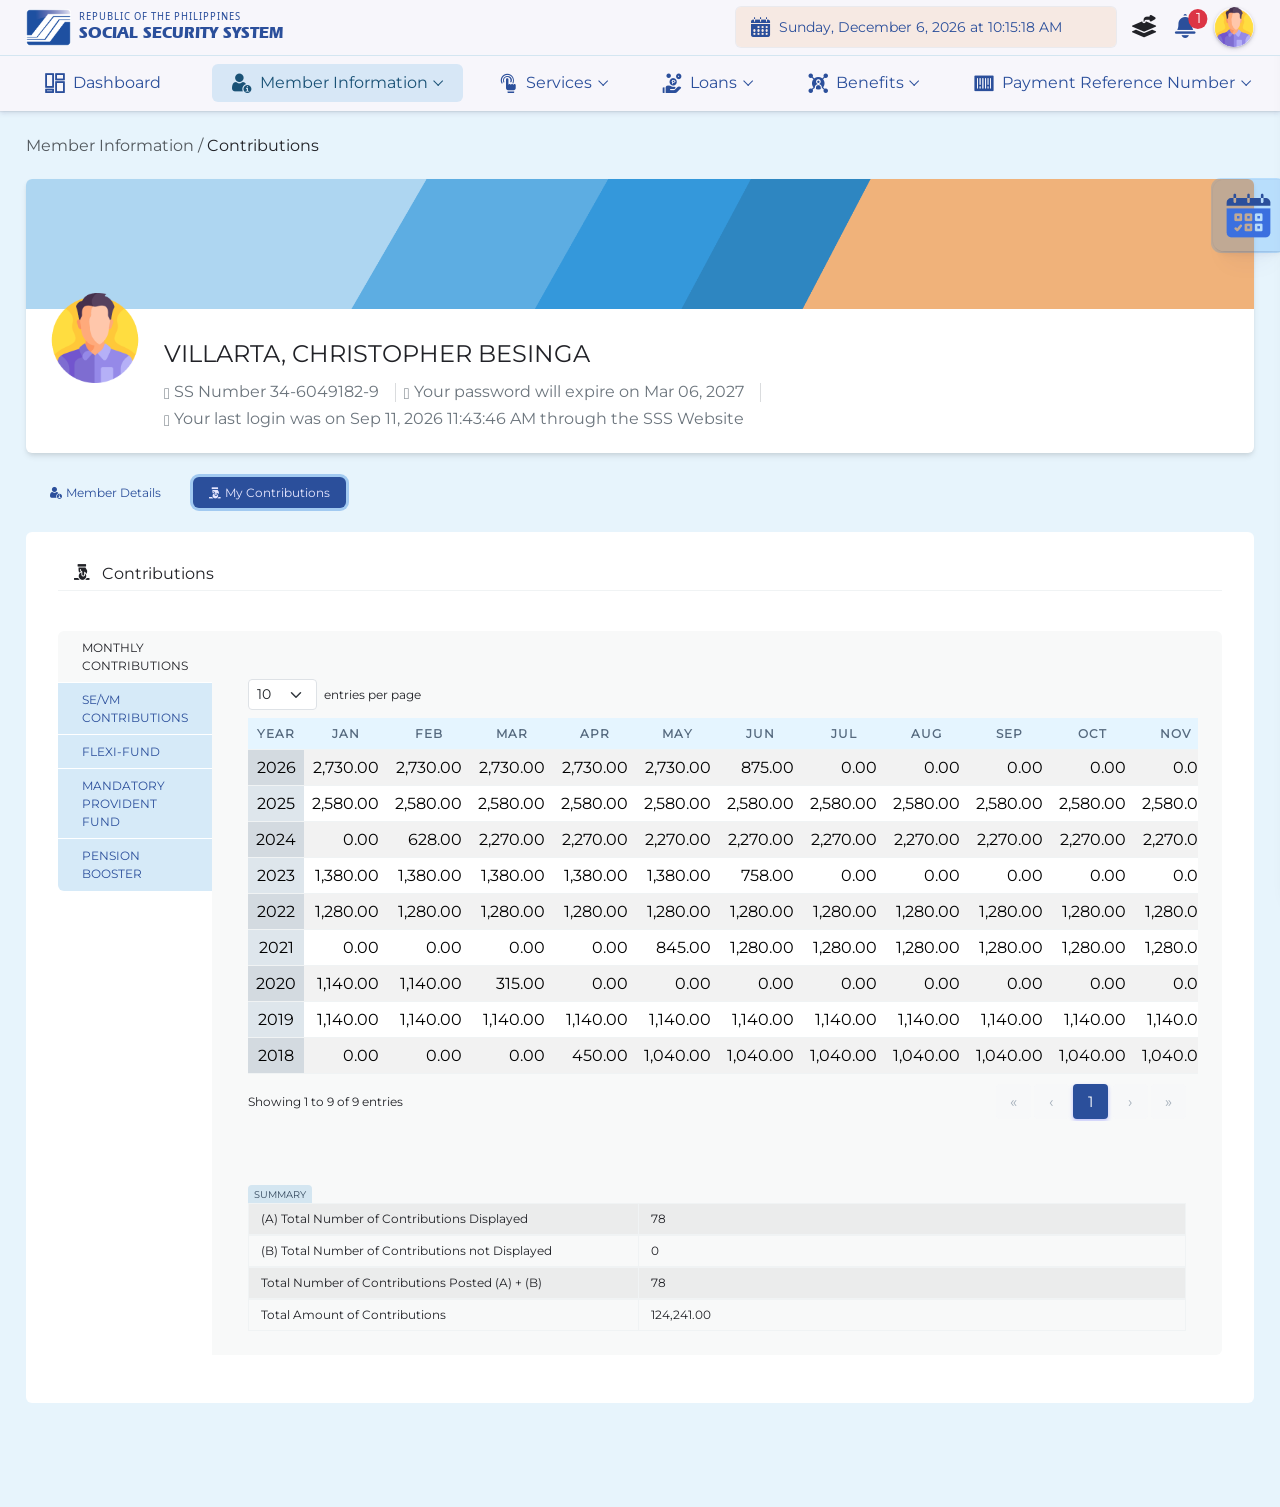
==== commit be0cc15f: "fourth commit" ====
--- a/index2.html
+++ b/index2.html
@@ -3824,78 +3824,246 @@
                                         <th class="text-center">Contribution</th>
                                     </tr>
                                 </thead>
-                                 <tbody class="table-border-bottom-0">
-            <tr><td class="text-center" style="background-color: #aed6f1">Jan</td><td class="text-end">0.00</td></tr>
-            <tr><td class="text-center" style="background-color: #aed6f1">Feb</td><td class="text-end">0.00</td></tr>
-            <tr><td class="text-center" style="background-color: #aed6f1">Mar</td><td class="text-end">0.00</td></tr>
-            <tr><td class="text-center" style="background-color: #aed6f1">Apr</td><td class="text-end">450.00</td></tr>
-            <tr><td class="text-center" style="background-color: #aed6f1">May</td><td class="text-end">1,040.00</td></tr>
-            <tr><td class="text-center" style="background-color: #aed6f1">Jun</td><td class="text-end">1,040.00</td></tr>
-            <tr><td class="text-center" style="background-color: #aed6f1">Jul</td><td class="text-end">1,040.00</td></tr>
-            <tr><td class="text-center" style="background-color: #aed6f1">Aug</td><td class="text-end">1,040.00</td></tr>
-            <tr><td class="text-center" style="background-color: #aed6f1">Sep</td><td class="text-end">1,040.00</td></tr>
-            <tr><td class="text-center" style="background-color: #aed6f1">Oct</td><td class="text-end">1,040.00</td></tr>
-            <tr><td class="text-center" style="background-color: #aed6f1">Nov</td><td class="text-end">1,040.00</td></tr>
-            <tr><td class="text-center" style="background-color: #aed6f1">Dec</td><td class="text-end">1,040.00</td></tr>
-        </tbody>
+                                <tbody class="table-border-bottom-0">
+                                    <tr>
+                                        <td class="text-center" style="background-color: #aed6f1">Jan</td>
+                                        <td class="text-end">0.00</td>
+                                    </tr>
+                                    <tr>
+                                        <td class="text-center" style="background-color: #aed6f1">Feb</td>
+                                        <td class="text-end">0.00</td>
+                                    </tr>
+                                    <tr>
+                                        <td class="text-center" style="background-color: #aed6f1">Mar</td>
+                                        <td class="text-end">0.00</td>
+                                    </tr>
+                                    <tr>
+                                        <td class="text-center" style="background-color: #aed6f1">Apr</td>
+                                        <td class="text-end">0.00</td>
+                                    </tr>
+                                    <tr>
+                                        <td class="text-center" style="background-color: #aed6f1">May</td>
+                                        <td class="text-end">0.00</td>
+                                    </tr>
+                                    <tr>
+                                        <td class="text-center" style="background-color: #aed6f1">Jun</td>
+                                        <td class="text-end">0.00</td>
+                                    </tr>
+                                    <tr>
+                                        <td class="text-center" style="background-color: #aed6f1">Jul</td>
+                                        <td class="text-end">715.00</td>
+                                    </tr>
+                                    <tr>
+                                        <td class="text-center" style="background-color: #aed6f1">Aug</td>
+                                        <td class="text-end">0.00</td>
+                                    </tr>
+                                    <tr>
+                                        <td class="text-center" style="background-color: #aed6f1">Sep</td>
+                                        <td class="text-end">0.00</td>
+                                    </tr>
+                                    <tr>
+                                        <td class="text-center" style="background-color: #aed6f1">Oct</td>
+                                        <td class="text-end">0.00</td>
+                                    </tr>
+                                    <tr>
+                                        <td class="text-center" style="background-color: #aed6f1">Nov</td>
+                                        <td class="text-end">330.00</td>
+                                    </tr>
+                                    <tr>
+                                        <td class="text-center" style="background-color: #aed6f1">Dec</td>
+                                        <td class="text-end">935.00</td>
+                                    </tr>
+                                </tbody>
+                            </table>
+                        </div><div class="swiper-slide swiper-slide-duplicate" data-swiper-slide-index="8">
+                            <table class="table border border-1 table-hover dataTable">
+                                <thead>
+                                    <tr>
+                                        <th class="text-center" colspan="2" style="background-color: #e5f5ff">2017</th>
+                                    </tr>
+                                    <tr>
+                                        <th class="text-center" style="background-color: #aed6f1">Month</th>
+                                        <th class="text-center">Contribution</th>
+                                    </tr>
+                                </thead>
+                                <tbody class="table-border-bottom-0">
+                                    <tr>
+                                        <td class="text-center" style="background-color: #aed6f1">Jan</td>
+                                        <td class="text-end">715.00</td>
+                                    </tr>
+                                    <tr>
+                                        <td class="text-center" style="background-color: #aed6f1">Feb</td>
+                                        <td class="text-end">715.00</td>
+                                    </tr>
+                                    <tr>
+                                        <td class="text-center" style="background-color: #aed6f1">Mar</td>
+                                        <td class="text-end">715.00</td>
+                                    </tr>
+                                    <tr>
+                                        <td class="text-center" style="background-color: #aed6f1">Apr</td>
+                                        <td class="text-end">660.00</td>
+                                    </tr>
+                                    <tr>
+                                        <td class="text-center" style="background-color: #aed6f1">May</td>
+                                        <td class="text-end">0.00</td>
+                                    </tr>
+                                    <tr>
+                                        <td class="text-center" style="background-color: #aed6f1">Jun</td>
+                                        <td class="text-end">0.00</td>
+                                    </tr>
+                                    <tr>
+                                        <td class="text-center" style="background-color: #aed6f1">Jul</td>
+                                        <td class="text-end">0.00</td>
+                                    </tr>
+                                    <tr>
+                                        <td class="text-center" style="background-color: #aed6f1">Aug</td>
+                                        <td class="text-end">0.00</td>
+                                    </tr>
+                                    <tr>
+                                        <td class="text-center" style="background-color: #aed6f1">Sep</td>
+                                        <td class="text-end">0.00</td>
+                                    </tr>
+                                    <tr>
+                                        <td class="text-center" style="background-color: #aed6f1">Oct</td>
+                                        <td class="text-end">0.00</td>
+                                    </tr>
+                                    <tr>
+                                        <td class="text-center" style="background-color: #aed6f1">Nov</td>
+                                        <td class="text-end">0.00</td>
+                                    </tr>
+                                    <tr>
+                                        <td class="text-center" style="background-color: #aed6f1">Dec</td>
+                                        <td class="text-end">0.00</td>
+                                    </tr>
+                                </tbody>
+                            </table>
+                        </div><div class="swiper-slide swiper-slide-duplicate" data-swiper-slide-index="9">
+                            <table class="table border border-1 table-hover dataTable">
+                                <thead>
+                                    <tr>
+                                        <th class="text-center" colspan="2" style="background-color: #e5f5ff">2016</th>
+                                    </tr>
+                                    <tr>
+                                        <th class="text-center" style="background-color: #aed6f1">Month</th>
+                                        <th class="text-center">Contribution</th>
+                                    </tr>
+                                </thead>
+                                <tbody class="table-border-bottom-0">
+                                    <tr>
+                                        <td class="text-center" style="background-color: #aed6f1">Jan</td>
+                                        <td class="text-end">0.00</td>
+                                    </tr>
+                                    <tr>
+                                        <td class="text-center" style="background-color: #aed6f1">Feb</td>
+                                        <td class="text-end">0.00</td>
+                                    </tr>
+                                    <tr>
+                                        <td class="text-center" style="background-color: #aed6f1">Mar</td>
+                                        <td class="text-end">0.00</td>
+                                    </tr>
+                                    <tr>
+                                        <td class="text-center" style="background-color: #aed6f1">Apr</td>
+                                        <td class="text-end">0.00</td>
+                                    </tr>
+                                    <tr>
+                                        <td class="text-center" style="background-color: #aed6f1">May</td>
+                                        <td class="text-end">440.00</td>
+                                    </tr>
+                                    <tr>
+                                        <td class="text-center" style="background-color: #aed6f1">Jun</td>
+                                        <td class="text-end">660.00</td>
+                                    </tr>
+                                    <tr>
+                                        <td class="text-center" style="background-color: #aed6f1">Jul</td>
+                                        <td class="text-end">715.00</td>
+                                    </tr>
+                                    <tr>
+                                        <td class="text-center" style="background-color: #aed6f1">Aug</td>
+                                        <td class="text-end">715.00</td>
+                                    </tr>
+                                    <tr>
+                                        <td class="text-center" style="background-color: #aed6f1">Sep</td>
+                                        <td class="text-end">715.00</td>
+                                    </tr>
+                                    <tr>
+                                        <td class="text-center" style="background-color: #aed6f1">Oct</td>
+                                        <td class="text-end">715.00</td>
+                                    </tr>
+                                    <tr>
+                                        <td class="text-center" style="background-color: #aed6f1">Nov</td>
+                                        <td class="text-end">605.00</td>
+                                    </tr>
+                                    <tr>
+                                        <td class="text-center" style="background-color: #aed6f1">Dec</td>
+                                        <td class="text-end">770.00</td>
+                                    </tr>
+                                </tbody>
                             </table>
                         </div>
+            
                 
-                
-                        
+                    
                         <div class="swiper-slide" data-swiper-slide-index="0">
                             <table class="table border border-1 table-hover dataTable">
                                 <thead>
                                     <tr>
-                                        <th class="text-center" colspan="2" style="background-color: #e5f5ff">2026</th>
+                                        <th class="text-center" colspan="2" style="background-color: #e5f5ff">2025</th>
                                     </tr>
                                     <tr>
                                         <th class="text-center" style="background-color: #aed6f1">Month</th>
                                         <th class="text-center">Contribution</th>
                                     </tr>
                                 </thead>
-                                 <tbody class="table-border-bottom-0">
-            <tr><td class="text-center" style="background-color: #aed6f1">Jan</td><td class="text-end">2,730.00</td></tr>
-            <tr><td class="text-center" style="background-color: #aed6f1">Feb</td><td class="text-end">2,730.00</td></tr>
-            <tr><td class="text-center" style="background-color: #aed6f1">Mar</td><td class="text-end">2,730.00</td></tr>
-            <tr><td class="text-center" style="background-color: #aed6f1">Apr</td><td class="text-end">2,730.00</td></tr>
-            <tr><td class="text-center" style="background-color: #aed6f1">May</td><td class="text-end">2,730.00</td></tr>
-            <tr><td class="text-center" style="background-color: #aed6f1">Jun</td><td class="text-end">875.00</td></tr>
-            <tr><td class="text-center" style="background-color: #aed6f1">Jul</td><td class="text-end">0.00</td></tr>
-            <tr><td class="text-center" style="background-color: #aed6f1">Aug</td><td class="text-end">0.00</td></tr>
-            <tr><td class="text-center" style="background-color: #aed6f1">Sep</td><td class="text-end">0.00</td></tr>
-            <tr><td class="text-center" style="background-color: #aed6f1">Oct</td><td class="text-end">0.00</td></tr>
-            <tr><td class="text-center" style="background-color: #aed6f1">Nov</td><td class="text-end">0.00</td></tr>
-            <tr><td class="text-center" style="background-color: #aed6f1">Dec</td><td class="text-end">0.00</td></tr>
-        </tbody>
-                            </table>
-                        </div>
-                    
-                        <div class="swiper-slide" data-swiper-slide-index="0">
-                            <table class="table border border-1 table-hover dataTable">
-                                <thead>
-                                    <tr>
-                                        <th class="text-center" colspan="2" style="background-color: #e5f5ff">2025</th>
-                                    </tr>
-                                    <tr>
-                                        <th class="text-center" style="background-color: #aed6f1">Month</th>
-                                        <th class="text-center">Contribution</th>
-                                    </tr>
-                                </thead>
                                 <tbody class="table-border-bottom-0">
-            <tr><td class="text-center" style="background-color: #aed6f1">Jan</td><td class="text-end">2,580.00</td></tr>
-            <tr><td class="text-center" style="background-color: #aed6f1">Feb</td><td class="text-end">2,580.00</td></tr>
-            <tr><td class="text-center" style="background-color: #aed6f1">Mar</td><td class="text-end">2,580.00</td></tr>
-            <tr><td class="text-center" style="background-color: #aed6f1">Apr</td><td class="text-end">2,580.00</td></tr>
-            <tr><td class="text-center" style="background-color: #aed6f1">May</td><td class="text-end">2,580.00</td></tr>
-            <tr><td class="text-center" style="background-color: #aed6f1">Jun</td><td class="text-end">2,580.00</td></tr>
-            <tr><td class="text-center" style="background-color: #aed6f1">Jul</td><td class="text-end">2,580.00</td></tr>
-            <tr><td class="text-center" style="background-color: #aed6f1">Aug</td><td class="text-end">2,580.00</td></tr>
-            <tr><td class="text-center" style="background-color: #aed6f1">Sep</td><td class="text-end">2,580.00</td></tr>
-            <tr><td class="text-center" style="background-color: #aed6f1">Oct</td><td class="text-end">2,580.00</td></tr>
-            <tr><td class="text-center" style="background-color: #aed6f1">Nov</td><td class="text-end">2,580.00</td></tr>
-            <tr><td class="text-center" style="background-color: #aed6f1">Dec</td><td class="text-end">2,580.00</td></tr>
-        </tbody>
+                                    <tr>
+                                        <td class="text-center" style="background-color: #aed6f1">Jan</td>
+                                        <td class="text-end">1,425.00</td>
+                                    </tr>
+                                    <tr>
+                                        <td class="text-center" style="background-color: #aed6f1">Feb</td>
+                                        <td class="text-end">1,800.00</td>
+                                    </tr>
+                                    <tr>
+                                        <td class="text-center" style="background-color: #aed6f1">Mar</td>
+                                        <td class="text-end">1,500.00</td>
+                                    </tr>
+                                    <tr>
+                                        <td class="text-center" style="background-color: #aed6f1">Apr</td>
+                                        <td class="text-end">1,575.00</td>
+                                    </tr>
+                                    <tr>
+                                        <td class="text-center" style="background-color: #aed6f1">May</td>
+                                        <td class="text-end">1,425.00</td>
+                                    </tr>
+                                    <tr>
+                                        <td class="text-center" style="background-color: #aed6f1">Jun</td>
+                                        <td class="text-end">1,500.00</td>
+                                    </tr>
+                                    <tr>
+                                        <td class="text-center" style="background-color: #aed6f1">Jul</td>
+                                        <td class="text-end">1,725.00</td>
+                                    </tr>
+                                    <tr>
+                                        <td class="text-center" style="background-color: #aed6f1">Aug</td>
+                                        <td class="text-end">0.00</td>
+                                    </tr>
+                                    <tr>
+                                        <td class="text-center" style="background-color: #aed6f1">Sep</td>
+                                        <td class="text-end">3,075.00</td>
+                                    </tr>
+                                    <tr>
+                                        <td class="text-center" style="background-color: #aed6f1">Oct</td>
+                                        <td class="text-end">1,650.00</td>
+                                    </tr>
+                                    <tr>
+                                        <td class="text-center" style="background-color: #aed6f1">Nov</td>
+                                        <td class="text-end">1,275.00</td>
+                                    </tr>
+                                    <tr>
+                                        <td class="text-center" style="background-color: #aed6f1">Dec</td>
+                                        <td class="text-end">1,200.00</td>
+                                    </tr>
+                                </tbody>
                             </table>
                         </div>
                     
@@ -3910,20 +4078,56 @@
                                         <th class="text-center">Contribution</th>
                                     </tr>
                                 </thead>
-                                 <tbody class="table-border-bottom-0">
-            <tr><td class="text-center" style="background-color: #aed6f1">Jan</td><td class="text-end">0.00</td></tr>
-            <tr><td class="text-center" style="background-color: #aed6f1">Feb</td><td class="text-end">628.00</td></tr>
-            <tr><td class="text-center" style="background-color: #aed6f1">Mar</td><td class="text-end">2,270.00</td></tr>
-            <tr><td class="text-center" style="background-color: #aed6f1">Apr</td><td class="text-end">2,270.00</td></tr>
-            <tr><td class="text-center" style="background-color: #aed6f1">May</td><td class="text-end">2,270.00</td></tr>
-            <tr><td class="text-center" style="background-color: #aed6f1">Jun</td><td class="text-end">2,270.00</td></tr>
-            <tr><td class="text-center" style="background-color: #aed6f1">Jul</td><td class="text-end">2,270.00</td></tr>
-            <tr><td class="text-center" style="background-color: #aed6f1">Aug</td><td class="text-end">2,270.00</td></tr>
-            <tr><td class="text-center" style="background-color: #aed6f1">Sep</td><td class="text-end">2,270.00</td></tr>
-            <tr><td class="text-center" style="background-color: #aed6f1">Oct</td><td class="text-end">2,270.00</td></tr>
-            <tr><td class="text-center" style="background-color: #aed6f1">Nov</td><td class="text-end">2,270.00</td></tr>
-            <tr><td class="text-center" style="background-color: #aed6f1">Dec</td><td class="text-end">2,270.00</td></tr>
-        </tbody>
+                                <tbody class="table-border-bottom-0">
+                                    <tr>
+                                        <td class="text-center" style="background-color: #aed6f1">Jan</td>
+                                        <td class="text-end">1,330.00</td>
+                                    </tr>
+                                    <tr>
+                                        <td class="text-center" style="background-color: #aed6f1">Feb</td>
+                                        <td class="text-end">1,540.00</td>
+                                    </tr>
+                                    <tr>
+                                        <td class="text-center" style="background-color: #aed6f1">Mar</td>
+                                        <td class="text-end">1,470.00</td>
+                                    </tr>
+                                    <tr>
+                                        <td class="text-center" style="background-color: #aed6f1">Apr</td>
+                                        <td class="text-end">1,470.00</td>
+                                    </tr>
+                                    <tr>
+                                        <td class="text-center" style="background-color: #aed6f1">May</td>
+                                        <td class="text-end">1,470.00</td>
+                                    </tr>
+                                    <tr>
+                                        <td class="text-center" style="background-color: #aed6f1">Jun</td>
+                                        <td class="text-end">1,540.00</td>
+                                    </tr>
+                                    <tr>
+                                        <td class="text-center" style="background-color: #aed6f1">Jul</td>
+                                        <td class="text-end">1,330.00</td>
+                                    </tr>
+                                    <tr>
+                                        <td class="text-center" style="background-color: #aed6f1">Aug</td>
+                                        <td class="text-end">1,610.00</td>
+                                    </tr>
+                                    <tr>
+                                        <td class="text-center" style="background-color: #aed6f1">Sep</td>
+                                        <td class="text-end">1,540.00</td>
+                                    </tr>
+                                    <tr>
+                                        <td class="text-center" style="background-color: #aed6f1">Oct</td>
+                                        <td class="text-end">1,610.00</td>
+                                    </tr>
+                                    <tr>
+                                        <td class="text-center" style="background-color: #aed6f1">Nov</td>
+                                        <td class="text-end">1,540.00</td>
+                                    </tr>
+                                    <tr>
+                                        <td class="text-center" style="background-color: #aed6f1">Dec</td>
+                                        <td class="text-end">1,610.00</td>
+                                    </tr>
+                                </tbody>
                             </table>
                         </div>
                     
@@ -3939,19 +4143,55 @@
                                     </tr>
                                 </thead>
                                 <tbody class="table-border-bottom-0">
-            <tr><td class="text-center" style="background-color: #aed6f1">Jan</td><td class="text-end">1,380.00</td></tr>
-            <tr><td class="text-center" style="background-color: #aed6f1">Feb</td><td class="text-end">1,380.00</td></tr>
-            <tr><td class="text-center" style="background-color: #aed6f1">Mar</td><td class="text-end">1,380.00</td></tr>
-            <tr><td class="text-center" style="background-color: #aed6f1">Apr</td><td class="text-end">1,380.00</td></tr>
-            <tr><td class="text-center" style="background-color: #aed6f1">May</td><td class="text-end">1,380.00</td></tr>
-            <tr><td class="text-center" style="background-color: #aed6f1">Jun</td><td class="text-end">758.00</td></tr>
-            <tr><td class="text-center" style="background-color: #aed6f1">Jul</td><td class="text-end">0.00</td></tr>
-            <tr><td class="text-center" style="background-color: #aed6f1">Aug</td><td class="text-end">0.00</td></tr>
-            <tr><td class="text-center" style="background-color: #aed6f1">Sep</td><td class="text-end">0.00</td></tr>
-            <tr><td class="text-center" style="background-color: #aed6f1">Oct</td><td class="text-end">0.00</td></tr>
-            <tr><td class="text-center" style="background-color: #aed6f1">Nov</td><td class="text-end">0.00</td></tr>
-            <tr><td class="text-center" style="background-color: #aed6f1">Dec</td><td class="text-end">0.00</td></tr>
-        </tbody>
+                                    <tr>
+                                        <td class="text-center" style="background-color: #aed6f1">Jan</td>
+                                        <td class="text-end">0.00</td>
+                                    </tr>
+                                    <tr>
+                                        <td class="text-center" style="background-color: #aed6f1">Feb</td>
+                                        <td class="text-end">1,470.00</td>
+                                    </tr>
+                                    <tr>
+                                        <td class="text-center" style="background-color: #aed6f1">Mar</td>
+                                        <td class="text-end">1,190.00</td>
+                                    </tr>
+                                    <tr>
+                                        <td class="text-center" style="background-color: #aed6f1">Apr</td>
+                                        <td class="text-end">1,260.00</td>
+                                    </tr>
+                                    <tr>
+                                        <td class="text-center" style="background-color: #aed6f1">May</td>
+                                        <td class="text-end">1,190.00</td>
+                                    </tr>
+                                    <tr>
+                                        <td class="text-center" style="background-color: #aed6f1">Jun</td>
+                                        <td class="text-end">1,400.00</td>
+                                    </tr>
+                                    <tr>
+                                        <td class="text-center" style="background-color: #aed6f1">Jul</td>
+                                        <td class="text-end">1,400.00</td>
+                                    </tr>
+                                    <tr>
+                                        <td class="text-center" style="background-color: #aed6f1">Aug</td>
+                                        <td class="text-end">560.00</td>
+                                    </tr>
+                                    <tr>
+                                        <td class="text-center" style="background-color: #aed6f1">Sep</td>
+                                        <td class="text-end">1,540.00</td>
+                                    </tr>
+                                    <tr>
+                                        <td class="text-center" style="background-color: #aed6f1">Oct</td>
+                                        <td class="text-end">1,330.00</td>
+                                    </tr>
+                                    <tr>
+                                        <td class="text-center" style="background-color: #aed6f1">Nov</td>
+                                        <td class="text-end">1,260.00</td>
+                                    </tr>
+                                    <tr>
+                                        <td class="text-center" style="background-color: #aed6f1">Dec</td>
+                                        <td class="text-end">1,400.00</td>
+                                    </tr>
+                                </tbody>
                             </table>
                         </div>
                     
@@ -3967,19 +4207,55 @@
                                     </tr>
                                 </thead>
                                 <tbody class="table-border-bottom-0">
-            <tr><td class="text-center" style="background-color: #aed6f1">Jan</td><td class="text-end">1,280.00</td></tr>
-            <tr><td class="text-center" style="background-color: #aed6f1">Feb</td><td class="text-end">1,280.00</td></tr>
-            <tr><td class="text-center" style="background-color: #aed6f1">Mar</td><td class="text-end">1,280.00</td></tr>
-            <tr><td class="text-center" style="background-color: #aed6f1">Apr</td><td class="text-end">1,280.00</td></tr>
-            <tr><td class="text-center" style="background-color: #aed6f1">May</td><td class="text-end">1,280.00</td></tr>
-            <tr><td class="text-center" style="background-color: #aed6f1">Jun</td><td class="text-end">1,280.00</td></tr>
-            <tr><td class="text-center" style="background-color: #aed6f1">Jul</td><td class="text-end">1,280.00</td></tr>
-            <tr><td class="text-center" style="background-color: #aed6f1">Aug</td><td class="text-end">1,280.00</td></tr>
-            <tr><td class="text-center" style="background-color: #aed6f1">Sep</td><td class="text-end">1,280.00</td></tr>
-            <tr><td class="text-center" style="background-color: #aed6f1">Oct</td><td class="text-end">1,280.00</td></tr>
-            <tr><td class="text-center" style="background-color: #aed6f1">Nov</td><td class="text-end">1,280.00</td></tr>
-            <tr><td class="text-center" style="background-color: #aed6f1">Dec</td><td class="text-end">1,280.00</td></tr>
-        </tbody>
+                                    <tr>
+                                        <td class="text-center" style="background-color: #aed6f1">Jan</td>
+                                        <td class="text-end">1,105.00</td>
+                                    </tr>
+                                    <tr>
+                                        <td class="text-center" style="background-color: #aed6f1">Feb</td>
+                                        <td class="text-end">1,170.00</td>
+                                    </tr>
+                                    <tr>
+                                        <td class="text-center" style="background-color: #aed6f1">Mar</td>
+                                        <td class="text-end">910.00</td>
+                                    </tr>
+                                    <tr>
+                                        <td class="text-center" style="background-color: #aed6f1">Apr</td>
+                                        <td class="text-end">1,170.00</td>
+                                    </tr>
+                                    <tr>
+                                        <td class="text-center" style="background-color: #aed6f1">May</td>
+                                        <td class="text-end">1,040.00</td>
+                                    </tr>
+                                    <tr>
+                                        <td class="text-center" style="background-color: #aed6f1">Jun</td>
+                                        <td class="text-end">1,235.00</td>
+                                    </tr>
+                                    <tr>
+                                        <td class="text-center" style="background-color: #aed6f1">Jul</td>
+                                        <td class="text-end">1,235.00</td>
+                                    </tr>
+                                    <tr>
+                                        <td class="text-center" style="background-color: #aed6f1">Aug</td>
+                                        <td class="text-end">1,170.00</td>
+                                    </tr>
+                                    <tr>
+                                        <td class="text-center" style="background-color: #aed6f1">Sep</td>
+                                        <td class="text-end">1,300.00</td>
+                                    </tr>
+                                    <tr>
+                                        <td class="text-center" style="background-color: #aed6f1">Oct</td>
+                                        <td class="text-end">1,170.00</td>
+                                    </tr>
+                                    <tr>
+                                        <td class="text-center" style="background-color: #aed6f1">Nov</td>
+                                        <td class="text-end">1,235.00</td>
+                                    </tr>
+                                    <tr>
+                                        <td class="text-center" style="background-color: #aed6f1">Dec</td>
+                                        <td class="text-end">1,300.00</td>
+                                    </tr>
+                                </tbody>
                             </table>
                         </div>
                     
@@ -3994,20 +4270,57 @@
                                         <th class="text-center">Contribution</th>
                                     </tr>
                                 </thead>
-                               <tbody class="table-border-bottom-0">
-            <tr><td class="text-center" style="background-color: #aed6f1">Jan</td><td class="text-end">0.00</td></tr>
-            <tr><td class="text-center" style="background-color: #aed6f1">Feb</td><td class="text-end">0.00</td></tr>
-            <tr><td class="text-center" style="background-color: #aed6f1">Mar</td><td class="text-end">0.00</td></tr>
-            <tr><td class="text-center" style="background-color: #aed6f1">Apr</td><td class="text-end">0.00</td></tr>
-            <tr><td class="text-center" style="background-color: #aed6f1">May</td><td class="text-end">845.00</td></tr>
-            <tr><td class="text-center" style="background-color: #aed6f1">Jun</td><td class="text-end">1,280.00</td></tr>
-            <tr><td class="text-center" style="background-color: #aed6f1">Jul</td><td class="text-end">1,280.00</td></tr>
-            <tr><td class="text-center" style="background-color: #aed6f1">Aug</td><td class="text-end">1,280.00</td></tr>
-            <tr><td class="text-center" style="background-color: #aed6f1">Sep</td><td class="text-end">1,280.00</td></tr>
-            <tr><td class="text-center" style="background-color: #aed6f1">Oct</td><td class="text-end">1,280.00</td></tr>
-            <tr><td class="text-center" style="background-color: #aed6f1">Nov</td><td class="text-end">1,280.00</td></tr>
-            <tr><td class="text-center" style="background-color: #aed6f1">Dec</td><td class="text-end">1,280.00</td></tr>
-        </tbody>
+                                <tbody class="table-border-bottom-0">
+                                    <tr>
+                                        <td class="text-center" style="background-color: #aed6f1">Jan</td>
+                                        <td class="text-end">1,105.00</td>
+                                    </tr>
+                                    <tr>
+                                        <td class="text-center" style="background-color: #aed6f1">Feb</td>
+                                        <td class="text-end">1,235.00</td>
+                                    </tr>
+                                    <tr>
+                                        <td class="text-center" style="background-color: #aed6f1">Mar</td>
+                                        <td class="text-end">1,105.00</td>
+                                    </tr>
+                                    <tr>
+                                        <td class="text-center" style="background-color: #aed6f1">Apr</td>
+                                        <td class="text-end">1,105.00</td>
+                                    </tr>
+                                    <tr>
+                                        <td class="text-center" style="background-color: #aed6f1">May</td>
+                                        <td class="text-end">1,170.00</td>
+                                    </tr>
+                                    <tr>
+                                        <td class="text-center" style="background-color: #aed6f1">Jun</td>
+                                        <td class="text-end">1,170.00</td>
+                                    </tr>
+                                    <tr>
+                                        <td class="text-center" style="background-color: #aed6f1">Jul</td>
+                                        <td class="text-end">1,170.00</td>
+                                    </tr>
+                                    <tr>
+                                        <td class="text-center" style="background-color: #aed6f1">Aug</td>
+                                        <td class="text-end">1,170.00</td>
+                                    </tr>
+                                    <tr>
+                                        <td class="text-center" style="background-color: #aed6f1">Sep</td>
+                                        <td class="text-end">1,170.00</td>
+                                    </tr>
+                                    <tr>
+                                        <td class="text-center" style="background-color: #aed6f1">Oct</td>
+                                        <td class="text-end">0.00</td>
+                                    </tr>
+                                    <tr>
+                                        <td class="text-center" style="background-color: #aed6f1">Nov</td>
+                                        <td class="text-end">1,170.00</td>
+                                    </tr>
+                                    <tr>
+                                        <td class="text-center" style="background-color: #aed6f1">Dec</td>
+                                        <td class="text-end">1,235.00</td>
+                                    </tr>
+                                </tbody>
+                            </table>
                         </div>
                     
                         <div class="swiper-slide" data-swiper-slide-index="5">
@@ -4021,20 +4334,56 @@
                                         <th class="text-center">Contribution</th>
                                     </tr>
                                 </thead>
-                               <tbody class="table-border-bottom-0">
-            <tr><td class="text-center" style="background-color: #aed6f1">Jan</td><td class="text-end">1,140.00</td></tr>
-            <tr><td class="text-center" style="background-color: #aed6f1">Feb</td><td class="text-end">1,140.00</td></tr>
-            <tr><td class="text-center" style="background-color: #aed6f1">Mar</td><td class="text-end">315.00</td></tr>
-            <tr><td class="text-center" style="background-color: #aed6f1">Apr</td><td class="text-end">0.00</td></tr>
-            <tr><td class="text-center" style="background-color: #aed6f1">May</td><td class="text-end">0.00</td></tr>
-            <tr><td class="text-center" style="background-color: #aed6f1">Jun</td><td class="text-end">0.00</td></tr>
-            <tr><td class="text-center" style="background-color: #aed6f1">Jul</td><td class="text-end">0.00</td></tr>
-            <tr><td class="text-center" style="background-color: #aed6f1">Aug</td><td class="text-end">0.00</td></tr>
-            <tr><td class="text-center" style="background-color: #aed6f1">Sep</td><td class="text-end">0.00</td></tr>
-            <tr><td class="text-center" style="background-color: #aed6f1">Oct</td><td class="text-end">0.00</td></tr>
-            <tr><td class="text-center" style="background-color: #aed6f1">Nov</td><td class="text-end">0.00</td></tr>
-            <tr><td class="text-center" style="background-color: #aed6f1">Dec</td><td class="text-end">0.00</td></tr>
-        </tbody>
+                                <tbody class="table-border-bottom-0">
+                                    <tr>
+                                        <td class="text-center" style="background-color: #aed6f1">Jan</td>
+                                        <td class="text-end">1,080.00</td>
+                                    </tr>
+                                    <tr>
+                                        <td class="text-center" style="background-color: #aed6f1">Feb</td>
+                                        <td class="text-end">1,140.00</td>
+                                    </tr>
+                                    <tr>
+                                        <td class="text-center" style="background-color: #aed6f1">Mar</td>
+                                        <td class="text-end">960.00</td>
+                                    </tr>
+                                    <tr>
+                                        <td class="text-center" style="background-color: #aed6f1">Apr</td>
+                                        <td class="text-end">0.00</td>
+                                    </tr>
+                                    <tr>
+                                        <td class="text-center" style="background-color: #aed6f1">May</td>
+                                        <td class="text-end">240.00</td>
+                                    </tr>
+                                    <tr>
+                                        <td class="text-center" style="background-color: #aed6f1">Jun</td>
+                                        <td class="text-end">1,080.00</td>
+                                    </tr>
+                                    <tr>
+                                        <td class="text-center" style="background-color: #aed6f1">Jul</td>
+                                        <td class="text-end">1,080.00</td>
+                                    </tr>
+                                    <tr>
+                                        <td class="text-center" style="background-color: #aed6f1">Aug</td>
+                                        <td class="text-end">1,140.00</td>
+                                    </tr>
+                                    <tr>
+                                        <td class="text-center" style="background-color: #aed6f1">Sep</td>
+                                        <td class="text-end">1,080.00</td>
+                                    </tr>
+                                    <tr>
+                                        <td class="text-center" style="background-color: #aed6f1">Oct</td>
+                                        <td class="text-end">1,080.00</td>
+                                    </tr>
+                                    <tr>
+                                        <td class="text-center" style="background-color: #aed6f1">Nov</td>
+                                        <td class="text-end">1,080.00</td>
+                                    </tr>
+                                    <tr>
+                                        <td class="text-center" style="background-color: #aed6f1">Dec</td>
+                                        <td class="text-end">1,140.00</td>
+                                    </tr>
+                                </tbody>
                             </table>
                         </div>
                     
@@ -4050,19 +4399,55 @@
                                     </tr>
                                 </thead>
                                 <tbody class="table-border-bottom-0">
-            <tr><td class="text-center" style="background-color: #aed6f1">Jan</td><td class="text-end">1,140.00</td></tr>
-            <tr><td class="text-center" style="background-color: #aed6f1">Feb</td><td class="text-end">1,140.00</td></tr>
-            <tr><td class="text-center" style="background-color: #aed6f1">Mar</td><td class="text-end">1,140.00</td></tr>
-            <tr><td class="text-center" style="background-color: #aed6f1">Apr</td><td class="text-end">1,140.00</td></tr>
-            <tr><td class="text-center" style="background-color: #aed6f1">May</td><td class="text-end">1,140.00</td></tr>
-            <tr><td class="text-center" style="background-color: #aed6f1">Jun</td><td class="text-end">1,140.00</td></tr>
-            <tr><td class="text-center" style="background-color: #aed6f1">Jul</td><td class="text-end">1,140.00</td></tr>
-            <tr><td class="text-center" style="background-color: #aed6f1">Aug</td><td class="text-end">1,140.00</td></tr>
-            <tr><td class="text-center" style="background-color: #aed6f1">Sep</td><td class="text-end">1,140.00</td></tr>
-            <tr><td class="text-center" style="background-color: #aed6f1">Oct</td><td class="text-end">1,140.00</td></tr>
-            <tr><td class="text-center" style="background-color: #aed6f1">Nov</td><td class="text-end">1,140.00</td></tr>
-            <tr><td class="text-center" style="background-color: #aed6f1">Dec</td><td class="text-end">1,140.00</td></tr>
-        </tbody>
+                                    <tr>
+                                        <td class="text-center" style="background-color: #aed6f1">Jan</td>
+                                        <td class="text-end">880.00</td>
+                                    </tr>
+                                    <tr>
+                                        <td class="text-center" style="background-color: #aed6f1">Feb</td>
+                                        <td class="text-end">935.00</td>
+                                    </tr>
+                                    <tr>
+                                        <td class="text-center" style="background-color: #aed6f1">Mar</td>
+                                        <td class="text-end">880.00</td>
+                                    </tr>
+                                    <tr>
+                                        <td class="text-center" style="background-color: #aed6f1">Apr</td>
+                                        <td class="text-end">1,020.00</td>
+                                    </tr>
+                                    <tr>
+                                        <td class="text-center" style="background-color: #aed6f1">May</td>
+                                        <td class="text-end">960.00</td>
+                                    </tr>
+                                    <tr>
+                                        <td class="text-center" style="background-color: #aed6f1">Jun</td>
+                                        <td class="text-end">1,140.00</td>
+                                    </tr>
+                                    <tr>
+                                        <td class="text-center" style="background-color: #aed6f1">Jul</td>
+                                        <td class="text-end">1,080.00</td>
+                                    </tr>
+                                    <tr>
+                                        <td class="text-center" style="background-color: #aed6f1">Aug</td>
+                                        <td class="text-end">1,140.00</td>
+                                    </tr>
+                                    <tr>
+                                        <td class="text-center" style="background-color: #aed6f1">Sep</td>
+                                        <td class="text-end">1,020.00</td>
+                                    </tr>
+                                    <tr>
+                                        <td class="text-center" style="background-color: #aed6f1">Oct</td>
+                                        <td class="text-end">1,140.00</td>
+                                    </tr>
+                                    <tr>
+                                        <td class="text-center" style="background-color: #aed6f1">Nov</td>
+                                        <td class="text-end">1,080.00</td>
+                                    </tr>
+                                    <tr>
+                                        <td class="text-center" style="background-color: #aed6f1">Dec</td>
+                                        <td class="text-end">1,020.00</td>
+                                    </tr>
+                                </tbody>
                             </table>
                         </div>
                     
@@ -4078,53 +4463,189 @@
                                     </tr>
                                 </thead>
                                 <tbody class="table-border-bottom-0">
-            <tr><td class="text-center" style="background-color: #aed6f1">Jan</td><td class="text-end">0.00</td></tr>
-            <tr><td class="text-center" style="background-color: #aed6f1">Feb</td><td class="text-end">0.00</td></tr>
-            <tr><td class="text-center" style="background-color: #aed6f1">Mar</td><td class="text-end">0.00</td></tr>
-            <tr><td class="text-center" style="background-color: #aed6f1">Apr</td><td class="text-end">450.00</td></tr>
-            <tr><td class="text-center" style="background-color: #aed6f1">May</td><td class="text-end">1,040.00</td></tr>
-            <tr><td class="text-center" style="background-color: #aed6f1">Jun</td><td class="text-end">1,040.00</td></tr>
-            <tr><td class="text-center" style="background-color: #aed6f1">Jul</td><td class="text-end">1,040.00</td></tr>
-            <tr><td class="text-center" style="background-color: #aed6f1">Aug</td><td class="text-end">1,040.00</td></tr>
-            <tr><td class="text-center" style="background-color: #aed6f1">Sep</td><td class="text-end">1,040.00</td></tr>
-            <tr><td class="text-center" style="background-color: #aed6f1">Oct</td><td class="text-end">1,040.00</td></tr>
-            <tr><td class="text-center" style="background-color: #aed6f1">Nov</td><td class="text-end">1,040.00</td></tr>
-            <tr><td class="text-center" style="background-color: #aed6f1">Dec</td><td class="text-end">1,040.00</td></tr>
-        </tbody>
+                                    <tr>
+                                        <td class="text-center" style="background-color: #aed6f1">Jan</td>
+                                        <td class="text-end">0.00</td>
+                                    </tr>
+                                    <tr>
+                                        <td class="text-center" style="background-color: #aed6f1">Feb</td>
+                                        <td class="text-end">0.00</td>
+                                    </tr>
+                                    <tr>
+                                        <td class="text-center" style="background-color: #aed6f1">Mar</td>
+                                        <td class="text-end">0.00</td>
+                                    </tr>
+                                    <tr>
+                                        <td class="text-center" style="background-color: #aed6f1">Apr</td>
+                                        <td class="text-end">0.00</td>
+                                    </tr>
+                                    <tr>
+                                        <td class="text-center" style="background-color: #aed6f1">May</td>
+                                        <td class="text-end">0.00</td>
+                                    </tr>
+                                    <tr>
+                                        <td class="text-center" style="background-color: #aed6f1">Jun</td>
+                                        <td class="text-end">0.00</td>
+                                    </tr>
+                                    <tr>
+                                        <td class="text-center" style="background-color: #aed6f1">Jul</td>
+                                        <td class="text-end">715.00</td>
+                                    </tr>
+                                    <tr>
+                                        <td class="text-center" style="background-color: #aed6f1">Aug</td>
+                                        <td class="text-end">0.00</td>
+                                    </tr>
+                                    <tr>
+                                        <td class="text-center" style="background-color: #aed6f1">Sep</td>
+                                        <td class="text-end">0.00</td>
+                                    </tr>
+                                    <tr>
+                                        <td class="text-center" style="background-color: #aed6f1">Oct</td>
+                                        <td class="text-end">0.00</td>
+                                    </tr>
+                                    <tr>
+                                        <td class="text-center" style="background-color: #aed6f1">Nov</td>
+                                        <td class="text-end">330.00</td>
+                                    </tr>
+                                    <tr>
+                                        <td class="text-center" style="background-color: #aed6f1">Dec</td>
+                                        <td class="text-end">935.00</td>
+                                    </tr>
+                                </tbody>
                             </table>
                         </div>
                     
-            
+                        <div class="swiper-slide" data-swiper-slide-index="8">
+                            <table class="table border border-1 table-hover dataTable">
+                                <thead>
+                                    <tr>
+                                        <th class="text-center" colspan="2" style="background-color: #e5f5ff">2017</th>
+                                    </tr>
+                                    <tr>
+                                        <th class="text-center" style="background-color: #aed6f1">Month</th>
+                                        <th class="text-center">Contribution</th>
+                                    </tr>
+                                </thead>
+                                <tbody class="table-border-bottom-0">
+                                    <tr>
+                                        <td class="text-center" style="background-color: #aed6f1">Jan</td>
+                                        <td class="text-end">715.00</td>
+                                    </tr>
+                                    <tr>
+                                        <td class="text-center" style="background-color: #aed6f1">Feb</td>
+                                        <td class="text-end">715.00</td>
+                                    </tr>
+                                    <tr>
+                                        <td class="text-center" style="background-color: #aed6f1">Mar</td>
+                                        <td class="text-end">715.00</td>
+                                    </tr>
+                                    <tr>
+                                        <td class="text-center" style="background-color: #aed6f1">Apr</td>
+                                        <td class="text-end">660.00</td>
+                                    </tr>
+                                    <tr>
+                                        <td class="text-center" style="background-color: #aed6f1">May</td>
+                                        <td class="text-end">0.00</td>
+                                    </tr>
+                                    <tr>
+                                        <td class="text-center" style="background-color: #aed6f1">Jun</td>
+                                        <td class="text-end">0.00</td>
+                                    </tr>
+                                    <tr>
+                                        <td class="text-center" style="background-color: #aed6f1">Jul</td>
+                                        <td class="text-end">0.00</td>
+                                    </tr>
+                                    <tr>
+                                        <td class="text-center" style="background-color: #aed6f1">Aug</td>
+                                        <td class="text-end">0.00</td>
+                                    </tr>
+                                    <tr>
+                                        <td class="text-center" style="background-color: #aed6f1">Sep</td>
+                                        <td class="text-end">0.00</td>
+                                    </tr>
+                                    <tr>
+                                        <td class="text-center" style="background-color: #aed6f1">Oct</td>
+                                        <td class="text-end">0.00</td>
+                                    </tr>
+                                    <tr>
+                                        <td class="text-center" style="background-color: #aed6f1">Nov</td>
+                                        <td class="text-end">0.00</td>
+                                    </tr>
+                                    <tr>
+                                        <td class="text-center" style="background-color: #aed6f1">Dec</td>
+                                        <td class="text-end">0.00</td>
+                                    </tr>
+                                </tbody>
+                            </table>
+                        </div>
+                    
+                        <div class="swiper-slide" data-swiper-slide-index="9">
+                            <table class="table border border-1 table-hover dataTable">
+                                <thead>
+                                    <tr>
+                                        <th class="text-center" colspan="2" style="background-color: #e5f5ff">2016</th>
+                                    </tr>
+                                    <tr>
+                                        <th class="text-center" style="background-color: #aed6f1">Month</th>
+                                        <th class="text-center">Contribution</th>
+                                    </tr>
+                                </thead>
+                                <tbody class="table-border-bottom-0">
+                                    <tr>
+                                        <td class="text-center" style="background-color: #aed6f1">Jan</td>
+                                        <td class="text-end">0.00</td>
+                                    </tr>
+                                    <tr>
+                                        <td class="text-center" style="background-color: #aed6f1">Feb</td>
+                                        <td class="text-end">0.00</td>
+                                    </tr>
+                                    <tr>
+                                        <td class="text-center" style="background-color: #aed6f1">Mar</td>
+                                        <td class="text-end">0.00</td>
+                                    </tr>
+                                    <tr>
+                                        <td class="text-center" style="background-color: #aed6f1">Apr</td>
+                                        <td class="text-end">0.00</td>
+                                    </tr>
+                                    <tr>
+                                        <td class="text-center" style="background-color: #aed6f1">May</td>
+                                        <td class="text-end">440.00</td>
+                                    </tr>
+                                    <tr>
+                                        <td class="text-center" style="background-color: #aed6f1">Jun</td>
+                                        <td class="text-end">660.00</td>
+                                    </tr>
+                                    <tr>
+                                        <td class="text-center" style="background-color: #aed6f1">Jul</td>
+                                        <td class="text-end">715.00</td>
+                                    </tr>
+                                    <tr>
+                                        <td class="text-center" style="background-color: #aed6f1">Aug</td>
+                                        <td class="text-end">715.00</td>
+                                    </tr>
+                                    <tr>
+                                        <td class="text-center" style="background-color: #aed6f1">Sep</td>
+                                        <td class="text-end">715.00</td>
+                                    </tr>
+                                    <tr>
+                                        <td class="text-center" style="background-color: #aed6f1">Oct</td>
+                                        <td class="text-end">715.00</td>
+                                    </tr>
+                                    <tr>
+                                        <td class="text-center" style="background-color: #aed6f1">Nov</td>
+                                        <td class="text-end">605.00</td>
+                                    </tr>
+                                    <tr>
+                                        <td class="text-center" style="background-color: #aed6f1">Dec</td>
+                                        <td class="text-end">770.00</td>
+                                    </tr>
+                                </tbody>
+                            </table>
+                        </div>
                     
                 
                 
-             <div class="swiper-slide swiper-slide-duplicate" data-swiper-slide-index="0">
-                            <table class="table border border-1 table-hover dataTable">
-                                <thead>
-                                    <tr>
-                                        <th class="text-center" colspan="2" style="background-color: #e5f5ff">2026</th>
-                                    </tr>
-                                    <tr>
-                                        <th class="text-center" style="background-color: #aed6f1">Month</th>
-                                        <th class="text-center">Contribution</th>
-                                    </tr>
-                                </thead>
-                              <tbody class="table-border-bottom-0">
-            <tr><td class="text-center" style="background-color: #aed6f1">Jan</td><td class="text-end">2,730.00</td></tr>
-            <tr><td class="text-center" style="background-color: #aed6f1">Feb</td><td class="text-end">2,730.00</td></tr>
-            <tr><td class="text-center" style="background-color: #aed6f1">Mar</td><td class="text-end">2,730.00</td></tr>
-            <tr><td class="text-center" style="background-color: #aed6f1">Apr</td><td class="text-end">2,730.00</td></tr>
-            <tr><td class="text-center" style="background-color: #aed6f1">May</td><td class="text-end">2,730.00</td></tr>
-            <tr><td class="text-center" style="background-color: #aed6f1">Jun</td><td class="text-end">875.00</td></tr>
-            <tr><td class="text-center" style="background-color: #aed6f1">Jul</td><td class="text-end">0.00</td></tr>
-            <tr><td class="text-center" style="background-color: #aed6f1">Aug</td><td class="text-end">0.00</td></tr>
-            <tr><td class="text-center" style="background-color: #aed6f1">Sep</td><td class="text-end">0.00</td></tr>
-            <tr><td class="text-center" style="background-color: #aed6f1">Oct</td><td class="text-end">0.00</td></tr>
-            <tr><td class="text-center" style="background-color: #aed6f1">Nov</td><td class="text-end">0.00</td></tr>
-            <tr><td class="text-center" style="background-color: #aed6f1">Dec</td><td class="text-end">0.00</td></tr>
-        </tbody>
-                            </table>
-                        </div>
+            
         <div class="swiper-slide swiper-slide-duplicate" data-swiper-slide-index="0">
                             <table class="table border border-1 table-hover dataTable">
                                 <thead>
@@ -4136,23 +4657,58 @@
                                         <th class="text-center">Contribution</th>
                                     </tr>
                                 </thead>
-                                 <tbody class="table-border-bottom-0">
-            <tr><td class="text-center" style="background-color: #aed6f1">Jan</td><td class="text-end">2,580.00</td></tr>
-            <tr><td class="text-center" style="background-color: #aed6f1">Feb</td><td class="text-end">2,580.00</td></tr>
-            <tr><td class="text-center" style="background-color: #aed6f1">Mar</td><td class="text-end">2,580.00</td></tr>
-            <tr><td class="text-center" style="background-color: #aed6f1">Apr</td><td class="text-end">2,580.00</td></tr>
-            <tr><td class="text-center" style="background-color: #aed6f1">May</td><td class="text-end">2,580.00</td></tr>
-            <tr><td class="text-center" style="background-color: #aed6f1">Jun</td><td class="text-end">2,580.00</td></tr>
-            <tr><td class="text-center" style="background-color: #aed6f1">Jul</td><td class="text-end">2,580.00</td></tr>
-            <tr><td class="text-center" style="background-color: #aed6f1">Aug</td><td class="text-end">2,580.00</td></tr>
-            <tr><td class="text-center" style="background-color: #aed6f1">Sep</td><td class="text-end">2,580.00</td></tr>
-            <tr><td class="text-center" style="background-color: #aed6f1">Oct</td><td class="text-end">2,580.00</td></tr>
-            <tr><td class="text-center" style="background-color: #aed6f1">Nov</td><td class="text-end">2,580.00</td></tr>
-            <tr><td class="text-center" style="background-color: #aed6f1">Dec</td><td class="text-end">2,580.00</td></tr>
-        </tbody>
+                                <tbody class="table-border-bottom-0">
+                                    <tr>
+                                        <td class="text-center" style="background-color: #aed6f1">Jan</td>
+                                        <td class="text-end">1,425.00</td>
+                                    </tr>
+                                    <tr>
+                                        <td class="text-center" style="background-color: #aed6f1">Feb</td>
+                                        <td class="text-end">1,800.00</td>
+                                    </tr>
+                                    <tr>
+                                        <td class="text-center" style="background-color: #aed6f1">Mar</td>
+                                        <td class="text-end">1,500.00</td>
+                                    </tr>
+                                    <tr>
+                                        <td class="text-center" style="background-color: #aed6f1">Apr</td>
+                                        <td class="text-end">1,575.00</td>
+                                    </tr>
+                                    <tr>
+                                        <td class="text-center" style="background-color: #aed6f1">May</td>
+                                        <td class="text-end">1,425.00</td>
+                                    </tr>
+                                    <tr>
+                                        <td class="text-center" style="background-color: #aed6f1">Jun</td>
+                                        <td class="text-end">1,500.00</td>
+                                    </tr>
+                                    <tr>
+                                        <td class="text-center" style="background-color: #aed6f1">Jul</td>
+                                        <td class="text-end">1,725.00</td>
+                                    </tr>
+                                    <tr>
+                                        <td class="text-center" style="background-color: #aed6f1">Aug</td>
+                                        <td class="text-end">0.00</td>
+                                    </tr>
+                                    <tr>
+                                        <td class="text-center" style="background-color: #aed6f1">Sep</td>
+                                        <td class="text-end">3,075.00</td>
+                                    </tr>
+                                    <tr>
+                                        <td class="text-center" style="background-color: #aed6f1">Oct</td>
+                                        <td class="text-end">1,650.00</td>
+                                    </tr>
+                                    <tr>
+                                        <td class="text-center" style="background-color: #aed6f1">Nov</td>
+                                        <td class="text-end">1,275.00</td>
+                                    </tr>
+                                    <tr>
+                                        <td class="text-center" style="background-color: #aed6f1">Dec</td>
+                                        <td class="text-end">1,200.00</td>
+                                    </tr>
+                                </tbody>
                             </table>
-                        </div>
-                        <div class="swiper-slide swiper-slide-duplicate" data-swiper-slide-index="1">
+                        </div><div class="swiper-slide swiper-slide-duplicate" data-swiper-slide-index="1">
                             <table class="table border border-1 table-hover dataTable">
                                 <thead>
                                     <tr>
@@ -4164,19 +4720,55 @@
                                     </tr>
                                 </thead>
                                 <tbody class="table-border-bottom-0">
-            <tr><td class="text-center" style="background-color: #aed6f1">Jan</td><td class="text-end">0.00</td></tr>
-            <tr><td class="text-center" style="background-color: #aed6f1">Feb</td><td class="text-end">628.00</td></tr>
-            <tr><td class="text-center" style="background-color: #aed6f1">Mar</td><td class="text-end">2,270.00</td></tr>
-            <tr><td class="text-center" style="background-color: #aed6f1">Apr</td><td class="text-end">2,270.00</td></tr>
-            <tr><td class="text-center" style="background-color: #aed6f1">May</td><td class="text-end">2,270.00</td></tr>
-            <tr><td class="text-center" style="background-color: #aed6f1">Jun</td><td class="text-end">2,270.00</td></tr>
-            <tr><td class="text-center" style="background-color: #aed6f1">Jul</td><td class="text-end">2,270.00</td></tr>
-            <tr><td class="text-center" style="background-color: #aed6f1">Aug</td><td class="text-end">2,270.00</td></tr>
-            <tr><td class="text-center" style="background-color: #aed6f1">Sep</td><td class="text-end">2,270.00</td></tr>
-            <tr><td class="text-center" style="background-color: #aed6f1">Oct</td><td class="text-end">2,270.00</td></tr>
-            <tr><td class="text-center" style="background-color: #aed6f1">Nov</td><td class="text-end">2,270.00</td></tr>
-            <tr><td class="text-center" style="background-color: #aed6f1">Dec</td><td class="text-end">2,270.00</td></tr>
-        </tbody>
+                                    <tr>
+                                        <td class="text-center" style="background-color: #aed6f1">Jan</td>
+                                        <td class="text-end">1,330.00</td>
+                                    </tr>
+                                    <tr>
+                                        <td class="text-center" style="background-color: #aed6f1">Feb</td>
+                                        <td class="text-end">1,540.00</td>
+                                    </tr>
+                                    <tr>
+                                        <td class="text-center" style="background-color: #aed6f1">Mar</td>
+                                        <td class="text-end">1,470.00</td>
+                                    </tr>
+                                    <tr>
+                                        <td class="text-center" style="background-color: #aed6f1">Apr</td>
+                                        <td class="text-end">1,470.00</td>
+                                    </tr>
+                                    <tr>
+                                        <td class="text-center" style="background-color: #aed6f1">May</td>
+                                        <td class="text-end">1,470.00</td>
+                                    </tr>
+                                    <tr>
+                                        <td class="text-center" style="background-color: #aed6f1">Jun</td>
+                                        <td class="text-end">1,540.00</td>
+                                    </tr>
+                                    <tr>
+                                        <td class="text-center" style="background-color: #aed6f1">Jul</td>
+                                        <td class="text-end">1,330.00</td>
+                                    </tr>
+                                    <tr>
+                                        <td class="text-center" style="background-color: #aed6f1">Aug</td>
+                                        <td class="text-end">1,610.00</td>
+                                    </tr>
+                                    <tr>
+                                        <td class="text-center" style="background-color: #aed6f1">Sep</td>
+                                        <td class="text-end">1,540.00</td>
+                                    </tr>
+                                    <tr>
+                                        <td class="text-center" style="background-color: #aed6f1">Oct</td>
+                                        <td class="text-end">1,610.00</td>
+                                    </tr>
+                                    <tr>
+                                        <td class="text-center" style="background-color: #aed6f1">Nov</td>
+                                        <td class="text-end">1,540.00</td>
+                                    </tr>
+                                    <tr>
+                                        <td class="text-center" style="background-color: #aed6f1">Dec</td>
+                                        <td class="text-end">1,610.00</td>
+                                    </tr>
+                                </tbody>
                             </table>
                         </div><div class="swiper-slide swiper-slide-duplicate" data-swiper-slide-index="2">
                             <table class="table border border-1 table-hover dataTable">
@@ -4190,19 +4782,55 @@
                                     </tr>
                                 </thead>
                                 <tbody class="table-border-bottom-0">
-            <tr><td class="text-center" style="background-color: #aed6f1">Jan</td><td class="text-end">1,380.00</td></tr>
-            <tr><td class="text-center" style="background-color: #aed6f1">Feb</td><td class="text-end">1,380.00</td></tr>
-            <tr><td class="text-center" style="background-color: #aed6f1">Mar</td><td class="text-end">1,380.00</td></tr>
-            <tr><td class="text-center" style="background-color: #aed6f1">Apr</td><td class="text-end">1,380.00</td></tr>
-            <tr><td class="text-center" style="background-color: #aed6f1">May</td><td class="text-end">1,380.00</td></tr>
-            <tr><td class="text-center" style="background-color: #aed6f1">Jun</td><td class="text-end">758.00</td></tr>
-            <tr><td class="text-center" style="background-color: #aed6f1">Jul</td><td class="text-end">0.00</td></tr>
-            <tr><td class="text-center" style="background-color: #aed6f1">Aug</td><td class="text-end">0.00</td></tr>
-            <tr><td class="text-center" style="background-color: #aed6f1">Sep</td><td class="text-end">0.00</td></tr>
-            <tr><td class="text-center" style="background-color: #aed6f1">Oct</td><td class="text-end">0.00</td></tr>
-            <tr><td class="text-center" style="background-color: #aed6f1">Nov</td><td class="text-end">0.00</td></tr>
-            <tr><td class="text-center" style="background-color: #aed6f1">Dec</td><td class="text-end">0.00</td></tr>
-        </tbody>
+                                    <tr>
+                                        <td class="text-center" style="background-color: #aed6f1">Jan</td>
+                                        <td class="text-end">0.00</td>
+                                    </tr>
+                                    <tr>
+                                        <td class="text-center" style="background-color: #aed6f1">Feb</td>
+                                        <td class="text-end">1,470.00</td>
+                                    </tr>
+                                    <tr>
+                                        <td class="text-center" style="background-color: #aed6f1">Mar</td>
+                                        <td class="text-end">1,190.00</td>
+                                    </tr>
+                                    <tr>
+                                        <td class="text-center" style="background-color: #aed6f1">Apr</td>
+                                        <td class="text-end">1,260.00</td>
+                                    </tr>
+                                    <tr>
+                                        <td class="text-center" style="background-color: #aed6f1">May</td>
+                                        <td class="text-end">1,190.00</td>
+                                    </tr>
+                                    <tr>
+                                        <td class="text-center" style="background-color: #aed6f1">Jun</td>
+                                        <td class="text-end">1,400.00</td>
+                                    </tr>
+                                    <tr>
+                                        <td class="text-center" style="background-color: #aed6f1">Jul</td>
+                                        <td class="text-end">1,400.00</td>
+                                    </tr>
+                                    <tr>
+                                        <td class="text-center" style="background-color: #aed6f1">Aug</td>
+                                        <td class="text-end">560.00</td>
+                                    </tr>
+                                    <tr>
+                                        <td class="text-center" style="background-color: #aed6f1">Sep</td>
+                                        <td class="text-end">1,540.00</td>
+                                    </tr>
+                                    <tr>
+                                        <td class="text-center" style="background-color: #aed6f1">Oct</td>
+                                        <td class="text-end">1,330.00</td>
+                                    </tr>
+                                    <tr>
+                                        <td class="text-center" style="background-color: #aed6f1">Nov</td>
+                                        <td class="text-end">1,260.00</td>
+                                    </tr>
+                                    <tr>
+                                        <td class="text-center" style="background-color: #aed6f1">Dec</td>
+                                        <td class="text-end">1,400.00</td>
+                                    </tr>
+                                </tbody>
                             </table>
                         </div></div>
 
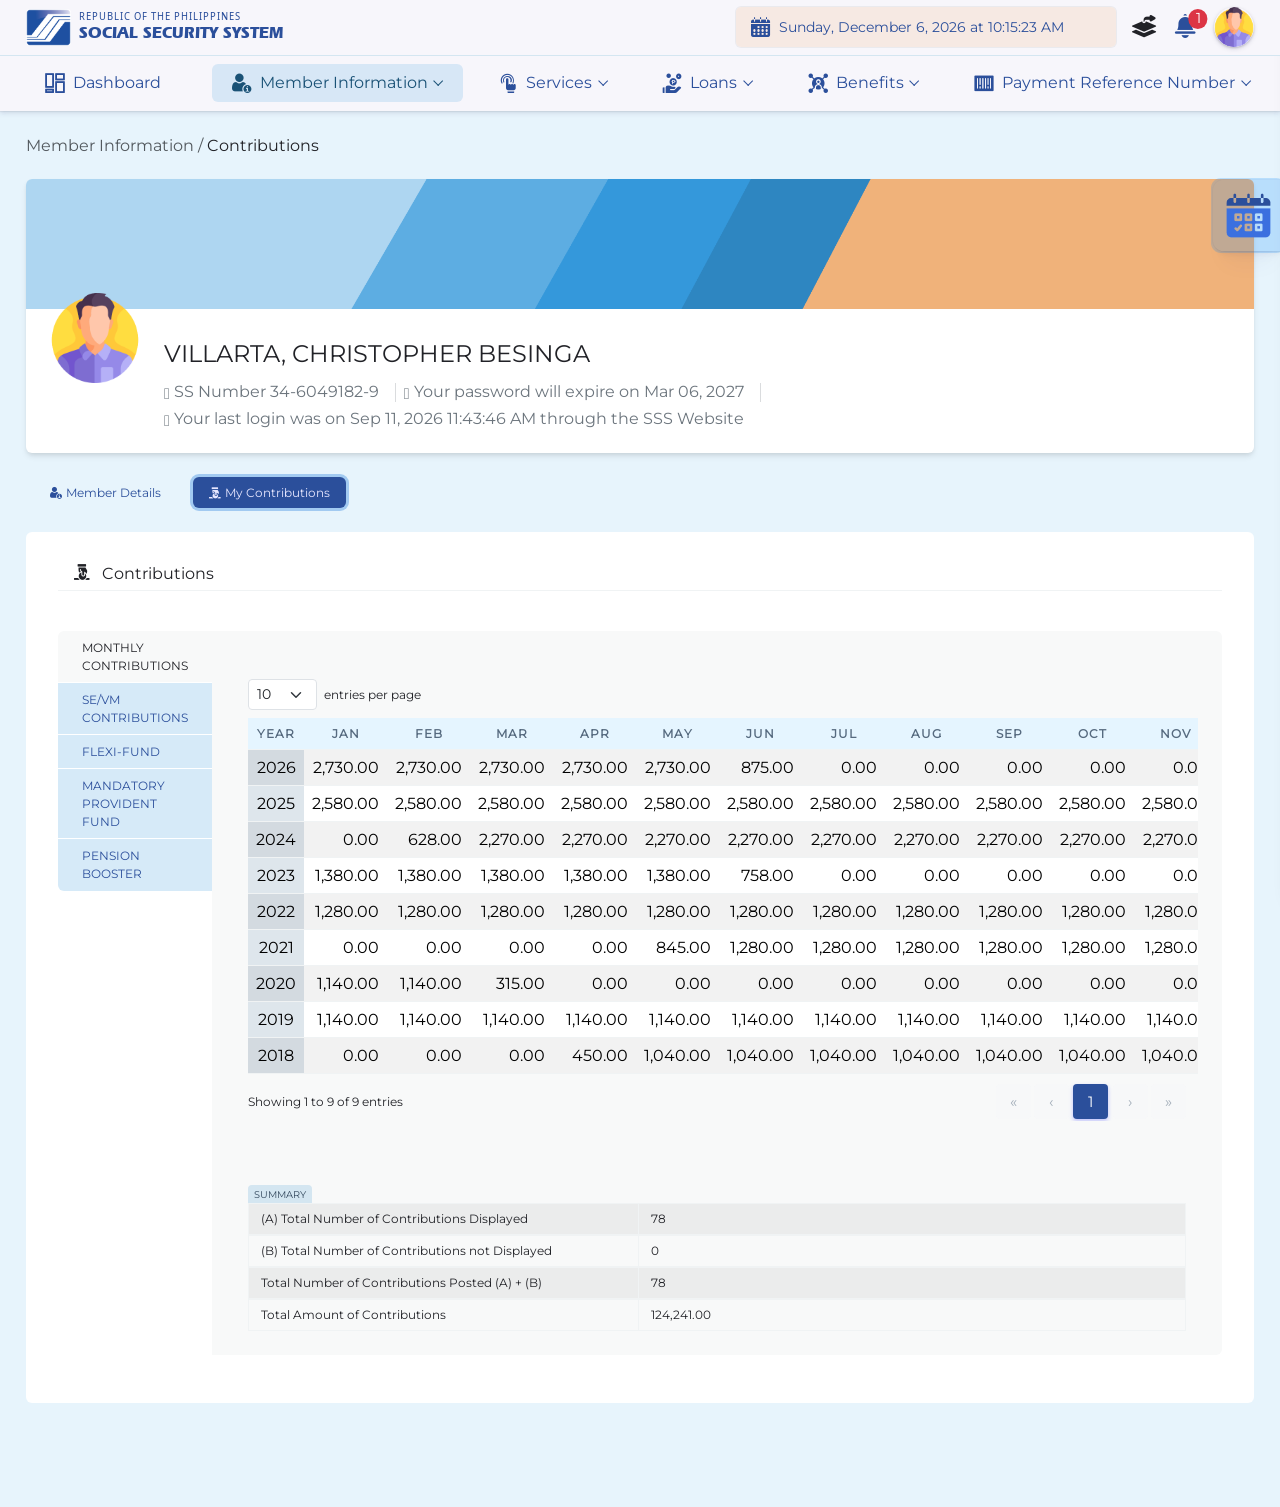
==== commit b8a8195d: "fifth commit" ====
--- a/index2.html
+++ b/index2.html
@@ -3794,7 +3794,7 @@
     </div>   
     
         <div class="form-floating">
-            <input id="floatingPlaintextInput" class="form-control-plaintext px-0" type="text" value="95" readonly>
+            <input id="floatingPlaintextInput" class="form-control-plaintext px-0" type="text" value="78" readonly>
             <label for="floatingPlaintextInput" class="fw-bold px-0" style="font-size: 12.5px;">(A) Total Number of Contributions Displayed</label>
         </div>
         <div class="form-floating">
@@ -3802,22 +3802,25 @@
             <label for="floatingPlaintextInput" class="fw-bold px-0" style="font-size: 12.5px;">(B) Total Number of Contributions not Displayed</label>
         </div>
         <div class="form-floating">
-            <input id="floatingPlaintextInput" class="form-control-plaintext px-0" type="text" value="95" readonly>
+            <input id="floatingPlaintextInput" class="form-control-plaintext px-0" type="text" value="78" readonly>
             <label for="floatingPlaintextInput" class="fw-bold px-0" style="font-size: 12.5px;">Total Number of Contributions Posted (A) + (B)</label>
         </div>
         <div class="form-floating">
-            <input id="floatingPlaintextInput" class="form-control-plaintext px-0" type="text" value="110,570.00" readonly>
+            <input id="floatingPlaintextInput" class="form-control-plaintext px-0" type="text" value="124,241.00" readonly>
             <label for="floatingPlaintextInput" class="fw-bold px-0" style="font-size: 12.5px;">Total Amount of Contributions</label>
         </div>
     
 
     <!-- Mobile Slider for Table -->
     <div id="contriswiper" class="swiper-container swiper-initialized swiper-horizontal swiper-pointer-events">
-        <div class="swiper-wrapper" id="swiper-wrapper-4b7a809e2aa10c5c2" aria-live="polite" style="cursor: grab; transition-duration: 0ms;"><div class="swiper-slide swiper-slide-duplicate" data-swiper-slide-index="7">
+        <div class="swiper-wrapper" id="swiper-wrapper-4b7a809e2aa10c5c2" aria-live="polite" style="cursor: grab; transition-duration: 0ms;">
+            
+                        
+                <div class="swiper-slide" data-swiper-slide-index="0">
                             <table class="table border border-1 table-hover dataTable">
                                 <thead>
                                     <tr>
-                                        <th class="text-center" colspan="2" style="background-color: #e5f5ff">2018</th>
+                                        <th class="text-center" colspan="2" style="background-color: #e5f5ff">2026</th>
                                     </tr>
                                     <tr>
                                         <th class="text-center" style="background-color: #aed6f1">Month</th>
@@ -3825,185 +3828,23 @@
                                     </tr>
                                 </thead>
                                 <tbody class="table-border-bottom-0">
-                                    <tr>
-                                        <td class="text-center" style="background-color: #aed6f1">Jan</td>
-                                        <td class="text-end">0.00</td>
-                                    </tr>
-                                    <tr>
-                                        <td class="text-center" style="background-color: #aed6f1">Feb</td>
-                                        <td class="text-end">0.00</td>
-                                    </tr>
-                                    <tr>
-                                        <td class="text-center" style="background-color: #aed6f1">Mar</td>
-                                        <td class="text-end">0.00</td>
-                                    </tr>
-                                    <tr>
-                                        <td class="text-center" style="background-color: #aed6f1">Apr</td>
-                                        <td class="text-end">0.00</td>
-                                    </tr>
-                                    <tr>
-                                        <td class="text-center" style="background-color: #aed6f1">May</td>
-                                        <td class="text-end">0.00</td>
-                                    </tr>
-                                    <tr>
-                                        <td class="text-center" style="background-color: #aed6f1">Jun</td>
-                                        <td class="text-end">0.00</td>
-                                    </tr>
-                                    <tr>
-                                        <td class="text-center" style="background-color: #aed6f1">Jul</td>
-                                        <td class="text-end">715.00</td>
-                                    </tr>
-                                    <tr>
-                                        <td class="text-center" style="background-color: #aed6f1">Aug</td>
-                                        <td class="text-end">0.00</td>
-                                    </tr>
-                                    <tr>
-                                        <td class="text-center" style="background-color: #aed6f1">Sep</td>
-                                        <td class="text-end">0.00</td>
-                                    </tr>
-                                    <tr>
-                                        <td class="text-center" style="background-color: #aed6f1">Oct</td>
-                                        <td class="text-end">0.00</td>
-                                    </tr>
-                                    <tr>
-                                        <td class="text-center" style="background-color: #aed6f1">Nov</td>
-                                        <td class="text-end">330.00</td>
-                                    </tr>
-                                    <tr>
-                                        <td class="text-center" style="background-color: #aed6f1">Dec</td>
-                                        <td class="text-end">935.00</td>
-                                    </tr>
-                                </tbody>
-                            </table>
-                        </div><div class="swiper-slide swiper-slide-duplicate" data-swiper-slide-index="8">
-                            <table class="table border border-1 table-hover dataTable">
-                                <thead>
-                                    <tr>
-                                        <th class="text-center" colspan="2" style="background-color: #e5f5ff">2017</th>
-                                    </tr>
-                                    <tr>
-                                        <th class="text-center" style="background-color: #aed6f1">Month</th>
-                                        <th class="text-center">Contribution</th>
-                                    </tr>
-                                </thead>
-                                <tbody class="table-border-bottom-0">
-                                    <tr>
-                                        <td class="text-center" style="background-color: #aed6f1">Jan</td>
-                                        <td class="text-end">715.00</td>
-                                    </tr>
-                                    <tr>
-                                        <td class="text-center" style="background-color: #aed6f1">Feb</td>
-                                        <td class="text-end">715.00</td>
-                                    </tr>
-                                    <tr>
-                                        <td class="text-center" style="background-color: #aed6f1">Mar</td>
-                                        <td class="text-end">715.00</td>
-                                    </tr>
-                                    <tr>
-                                        <td class="text-center" style="background-color: #aed6f1">Apr</td>
-                                        <td class="text-end">660.00</td>
-                                    </tr>
-                                    <tr>
-                                        <td class="text-center" style="background-color: #aed6f1">May</td>
-                                        <td class="text-end">0.00</td>
-                                    </tr>
-                                    <tr>
-                                        <td class="text-center" style="background-color: #aed6f1">Jun</td>
-                                        <td class="text-end">0.00</td>
-                                    </tr>
-                                    <tr>
-                                        <td class="text-center" style="background-color: #aed6f1">Jul</td>
-                                        <td class="text-end">0.00</td>
-                                    </tr>
-                                    <tr>
-                                        <td class="text-center" style="background-color: #aed6f1">Aug</td>
-                                        <td class="text-end">0.00</td>
-                                    </tr>
-                                    <tr>
-                                        <td class="text-center" style="background-color: #aed6f1">Sep</td>
-                                        <td class="text-end">0.00</td>
-                                    </tr>
-                                    <tr>
-                                        <td class="text-center" style="background-color: #aed6f1">Oct</td>
-                                        <td class="text-end">0.00</td>
-                                    </tr>
-                                    <tr>
-                                        <td class="text-center" style="background-color: #aed6f1">Nov</td>
-                                        <td class="text-end">0.00</td>
-                                    </tr>
-                                    <tr>
-                                        <td class="text-center" style="background-color: #aed6f1">Dec</td>
-                                        <td class="text-end">0.00</td>
-                                    </tr>
-                                </tbody>
-                            </table>
-                        </div><div class="swiper-slide swiper-slide-duplicate" data-swiper-slide-index="9">
-                            <table class="table border border-1 table-hover dataTable">
-                                <thead>
-                                    <tr>
-                                        <th class="text-center" colspan="2" style="background-color: #e5f5ff">2016</th>
-                                    </tr>
-                                    <tr>
-                                        <th class="text-center" style="background-color: #aed6f1">Month</th>
-                                        <th class="text-center">Contribution</th>
-                                    </tr>
-                                </thead>
-                                <tbody class="table-border-bottom-0">
-                                    <tr>
-                                        <td class="text-center" style="background-color: #aed6f1">Jan</td>
-                                        <td class="text-end">0.00</td>
-                                    </tr>
-                                    <tr>
-                                        <td class="text-center" style="background-color: #aed6f1">Feb</td>
-                                        <td class="text-end">0.00</td>
-                                    </tr>
-                                    <tr>
-                                        <td class="text-center" style="background-color: #aed6f1">Mar</td>
-                                        <td class="text-end">0.00</td>
-                                    </tr>
-                                    <tr>
-                                        <td class="text-center" style="background-color: #aed6f1">Apr</td>
-                                        <td class="text-end">0.00</td>
-                                    </tr>
-                                    <tr>
-                                        <td class="text-center" style="background-color: #aed6f1">May</td>
-                                        <td class="text-end">440.00</td>
-                                    </tr>
-                                    <tr>
-                                        <td class="text-center" style="background-color: #aed6f1">Jun</td>
-                                        <td class="text-end">660.00</td>
-                                    </tr>
-                                    <tr>
-                                        <td class="text-center" style="background-color: #aed6f1">Jul</td>
-                                        <td class="text-end">715.00</td>
-                                    </tr>
-                                    <tr>
-                                        <td class="text-center" style="background-color: #aed6f1">Aug</td>
-                                        <td class="text-end">715.00</td>
-                                    </tr>
-                                    <tr>
-                                        <td class="text-center" style="background-color: #aed6f1">Sep</td>
-                                        <td class="text-end">715.00</td>
-                                    </tr>
-                                    <tr>
-                                        <td class="text-center" style="background-color: #aed6f1">Oct</td>
-                                        <td class="text-end">715.00</td>
-                                    </tr>
-                                    <tr>
-                                        <td class="text-center" style="background-color: #aed6f1">Nov</td>
-                                        <td class="text-end">605.00</td>
-                                    </tr>
-                                    <tr>
-                                        <td class="text-center" style="background-color: #aed6f1">Dec</td>
-                                        <td class="text-end">770.00</td>
-                                    </tr>
-                                </tbody>
+            <tr><td class="text-center" style="background-color: #aed6f1">Jan</td><td class="text-end">2,730.00</td></tr>
+            <tr><td class="text-center" style="background-color: #aed6f1">Feb</td><td class="text-end">2,730.00</td></tr>
+            <tr><td class="text-center" style="background-color: #aed6f1">Mar</td><td class="text-end">2,730.00</td></tr>
+            <tr><td class="text-center" style="background-color: #aed6f1">Apr</td><td class="text-end">2,730.00</td></tr>
+            <tr><td class="text-center" style="background-color: #aed6f1">May</td><td class="text-end">2,730.00</td></tr>
+            <tr><td class="text-center" style="background-color: #aed6f1">Jun</td><td class="text-end">875.00</td></tr>
+            <tr><td class="text-center" style="background-color: #aed6f1">Jul</td><td class="text-end">0.00</td></tr>
+            <tr><td class="text-center" style="background-color: #aed6f1">Aug</td><td class="text-end">0.00</td></tr>
+            <tr><td class="text-center" style="background-color: #aed6f1">Sep</td><td class="text-end">0.00</td></tr>
+            <tr><td class="text-center" style="background-color: #aed6f1">Oct</td><td class="text-end">0.00</td></tr>
+            <tr><td class="text-center" style="background-color: #aed6f1">Nov</td><td class="text-end">0.00</td></tr>
+            <tr><td class="text-center" style="background-color: #aed6f1">Dec</td><td class="text-end">0.00</td></tr>
+        </tbody>
                             </table>
                         </div>
-            
-                
-                    
-                        <div class="swiper-slide" data-swiper-slide-index="0">
+                    
+                        <div class="swiper-slide" data-swiper-slide-index="1">
                             <table class="table border border-1 table-hover dataTable">
                                 <thead>
                                     <tr>
@@ -4014,60 +3855,24 @@
                                         <th class="text-center">Contribution</th>
                                     </tr>
                                 </thead>
-                                <tbody class="table-border-bottom-0">
-                                    <tr>
-                                        <td class="text-center" style="background-color: #aed6f1">Jan</td>
-                                        <td class="text-end">1,425.00</td>
-                                    </tr>
-                                    <tr>
-                                        <td class="text-center" style="background-color: #aed6f1">Feb</td>
-                                        <td class="text-end">1,800.00</td>
-                                    </tr>
-                                    <tr>
-                                        <td class="text-center" style="background-color: #aed6f1">Mar</td>
-                                        <td class="text-end">1,500.00</td>
-                                    </tr>
-                                    <tr>
-                                        <td class="text-center" style="background-color: #aed6f1">Apr</td>
-                                        <td class="text-end">1,575.00</td>
-                                    </tr>
-                                    <tr>
-                                        <td class="text-center" style="background-color: #aed6f1">May</td>
-                                        <td class="text-end">1,425.00</td>
-                                    </tr>
-                                    <tr>
-                                        <td class="text-center" style="background-color: #aed6f1">Jun</td>
-                                        <td class="text-end">1,500.00</td>
-                                    </tr>
-                                    <tr>
-                                        <td class="text-center" style="background-color: #aed6f1">Jul</td>
-                                        <td class="text-end">1,725.00</td>
-                                    </tr>
-                                    <tr>
-                                        <td class="text-center" style="background-color: #aed6f1">Aug</td>
-                                        <td class="text-end">0.00</td>
-                                    </tr>
-                                    <tr>
-                                        <td class="text-center" style="background-color: #aed6f1">Sep</td>
-                                        <td class="text-end">3,075.00</td>
-                                    </tr>
-                                    <tr>
-                                        <td class="text-center" style="background-color: #aed6f1">Oct</td>
-                                        <td class="text-end">1,650.00</td>
-                                    </tr>
-                                    <tr>
-                                        <td class="text-center" style="background-color: #aed6f1">Nov</td>
-                                        <td class="text-end">1,275.00</td>
-                                    </tr>
-                                    <tr>
-                                        <td class="text-center" style="background-color: #aed6f1">Dec</td>
-                                        <td class="text-end">1,200.00</td>
-                                    </tr>
-                                </tbody>
+                                 <tbody class="table-border-bottom-0">
+            <tr><td class="text-center" style="background-color: #aed6f1">Jan</td><td class="text-end">2,580.00</td></tr>
+            <tr><td class="text-center" style="background-color: #aed6f1">Feb</td><td class="text-end">2,580.00</td></tr>
+            <tr><td class="text-center" style="background-color: #aed6f1">Mar</td><td class="text-end">2,580.00</td></tr>
+            <tr><td class="text-center" style="background-color: #aed6f1">Apr</td><td class="text-end">2,580.00</td></tr>
+            <tr><td class="text-center" style="background-color: #aed6f1">May</td><td class="text-end">2,580.00</td></tr>
+            <tr><td class="text-center" style="background-color: #aed6f1">Jun</td><td class="text-end">2,580.00</td></tr>
+            <tr><td class="text-center" style="background-color: #aed6f1">Jul</td><td class="text-end">2,580.00</td></tr>
+            <tr><td class="text-center" style="background-color: #aed6f1">Aug</td><td class="text-end">2,580.00</td></tr>
+            <tr><td class="text-center" style="background-color: #aed6f1">Sep</td><td class="text-end">2,580.00</td></tr>
+            <tr><td class="text-center" style="background-color: #aed6f1">Oct</td><td class="text-end">2,580.00</td></tr>
+            <tr><td class="text-center" style="background-color: #aed6f1">Nov</td><td class="text-end">2,580.00</td></tr>
+            <tr><td class="text-center" style="background-color: #aed6f1">Dec</td><td class="text-end">2,580.00</td></tr>
+        </tbody>
                             </table>
                         </div>
                     
-                        <div class="swiper-slide" data-swiper-slide-index="1">
+                        <div class="swiper-slide" data-swiper-slide-index="2">
                             <table class="table border border-1 table-hover dataTable">
                                 <thead>
                                     <tr>
@@ -4079,59 +3884,23 @@
                                     </tr>
                                 </thead>
                                 <tbody class="table-border-bottom-0">
-                                    <tr>
-                                        <td class="text-center" style="background-color: #aed6f1">Jan</td>
-                                        <td class="text-end">1,330.00</td>
-                                    </tr>
-                                    <tr>
-                                        <td class="text-center" style="background-color: #aed6f1">Feb</td>
-                                        <td class="text-end">1,540.00</td>
-                                    </tr>
-                                    <tr>
-                                        <td class="text-center" style="background-color: #aed6f1">Mar</td>
-                                        <td class="text-end">1,470.00</td>
-                                    </tr>
-                                    <tr>
-                                        <td class="text-center" style="background-color: #aed6f1">Apr</td>
-                                        <td class="text-end">1,470.00</td>
-                                    </tr>
-                                    <tr>
-                                        <td class="text-center" style="background-color: #aed6f1">May</td>
-                                        <td class="text-end">1,470.00</td>
-                                    </tr>
-                                    <tr>
-                                        <td class="text-center" style="background-color: #aed6f1">Jun</td>
-                                        <td class="text-end">1,540.00</td>
-                                    </tr>
-                                    <tr>
-                                        <td class="text-center" style="background-color: #aed6f1">Jul</td>
-                                        <td class="text-end">1,330.00</td>
-                                    </tr>
-                                    <tr>
-                                        <td class="text-center" style="background-color: #aed6f1">Aug</td>
-                                        <td class="text-end">1,610.00</td>
-                                    </tr>
-                                    <tr>
-                                        <td class="text-center" style="background-color: #aed6f1">Sep</td>
-                                        <td class="text-end">1,540.00</td>
-                                    </tr>
-                                    <tr>
-                                        <td class="text-center" style="background-color: #aed6f1">Oct</td>
-                                        <td class="text-end">1,610.00</td>
-                                    </tr>
-                                    <tr>
-                                        <td class="text-center" style="background-color: #aed6f1">Nov</td>
-                                        <td class="text-end">1,540.00</td>
-                                    </tr>
-                                    <tr>
-                                        <td class="text-center" style="background-color: #aed6f1">Dec</td>
-                                        <td class="text-end">1,610.00</td>
-                                    </tr>
-                                </tbody>
+            <tr><td class="text-center" style="background-color: #aed6f1">Jan</td><td class="text-end">0.00</td></tr>
+            <tr><td class="text-center" style="background-color: #aed6f1">Feb</td><td class="text-end">628.00</td></tr>
+            <tr><td class="text-center" style="background-color: #aed6f1">Mar</td><td class="text-end">2,270.00</td></tr>
+            <tr><td class="text-center" style="background-color: #aed6f1">Apr</td><td class="text-end">2,270.00</td></tr>
+            <tr><td class="text-center" style="background-color: #aed6f1">May</td><td class="text-end">2,270.00</td></tr>
+            <tr><td class="text-center" style="background-color: #aed6f1">Jun</td><td class="text-end">2,270.00</td></tr>
+            <tr><td class="text-center" style="background-color: #aed6f1">Jul</td><td class="text-end">2,270.00</td></tr>
+            <tr><td class="text-center" style="background-color: #aed6f1">Aug</td><td class="text-end">2,270.00</td></tr>
+            <tr><td class="text-center" style="background-color: #aed6f1">Sep</td><td class="text-end">2,270.00</td></tr>
+            <tr><td class="text-center" style="background-color: #aed6f1">Oct</td><td class="text-end">2,270.00</td></tr>
+            <tr><td class="text-center" style="background-color: #aed6f1">Nov</td><td class="text-end">2,270.00</td></tr>
+            <tr><td class="text-center" style="background-color: #aed6f1">Dec</td><td class="text-end">2,270.00</td></tr>
+        </tbody>
                             </table>
                         </div>
                     
-                        <div class="swiper-slide" data-swiper-slide-index="2">
+                        <div class="swiper-slide" data-swiper-slide-index="3">
                             <table class="table border border-1 table-hover dataTable">
                                 <thead>
                                     <tr>
@@ -4143,59 +3912,23 @@
                                     </tr>
                                 </thead>
                                 <tbody class="table-border-bottom-0">
-                                    <tr>
-                                        <td class="text-center" style="background-color: #aed6f1">Jan</td>
-                                        <td class="text-end">0.00</td>
-                                    </tr>
-                                    <tr>
-                                        <td class="text-center" style="background-color: #aed6f1">Feb</td>
-                                        <td class="text-end">1,470.00</td>
-                                    </tr>
-                                    <tr>
-                                        <td class="text-center" style="background-color: #aed6f1">Mar</td>
-                                        <td class="text-end">1,190.00</td>
-                                    </tr>
-                                    <tr>
-                                        <td class="text-center" style="background-color: #aed6f1">Apr</td>
-                                        <td class="text-end">1,260.00</td>
-                                    </tr>
-                                    <tr>
-                                        <td class="text-center" style="background-color: #aed6f1">May</td>
-                                        <td class="text-end">1,190.00</td>
-                                    </tr>
-                                    <tr>
-                                        <td class="text-center" style="background-color: #aed6f1">Jun</td>
-                                        <td class="text-end">1,400.00</td>
-                                    </tr>
-                                    <tr>
-                                        <td class="text-center" style="background-color: #aed6f1">Jul</td>
-                                        <td class="text-end">1,400.00</td>
-                                    </tr>
-                                    <tr>
-                                        <td class="text-center" style="background-color: #aed6f1">Aug</td>
-                                        <td class="text-end">560.00</td>
-                                    </tr>
-                                    <tr>
-                                        <td class="text-center" style="background-color: #aed6f1">Sep</td>
-                                        <td class="text-end">1,540.00</td>
-                                    </tr>
-                                    <tr>
-                                        <td class="text-center" style="background-color: #aed6f1">Oct</td>
-                                        <td class="text-end">1,330.00</td>
-                                    </tr>
-                                    <tr>
-                                        <td class="text-center" style="background-color: #aed6f1">Nov</td>
-                                        <td class="text-end">1,260.00</td>
-                                    </tr>
-                                    <tr>
-                                        <td class="text-center" style="background-color: #aed6f1">Dec</td>
-                                        <td class="text-end">1,400.00</td>
-                                    </tr>
-                                </tbody>
+            <tr><td class="text-center" style="background-color: #aed6f1">Jan</td><td class="text-end">1,380.00</td></tr>
+            <tr><td class="text-center" style="background-color: #aed6f1">Feb</td><td class="text-end">1,380.00</td></tr>
+            <tr><td class="text-center" style="background-color: #aed6f1">Mar</td><td class="text-end">1,380.00</td></tr>
+            <tr><td class="text-center" style="background-color: #aed6f1">Apr</td><td class="text-end">1,380.00</td></tr>
+            <tr><td class="text-center" style="background-color: #aed6f1">May</td><td class="text-end">1,380.00</td></tr>
+            <tr><td class="text-center" style="background-color: #aed6f1">Jun</td><td class="text-end">758.00</td></tr>
+            <tr><td class="text-center" style="background-color: #aed6f1">Jul</td><td class="text-end">0.00</td></tr>
+            <tr><td class="text-center" style="background-color: #aed6f1">Aug</td><td class="text-end">0.00</td></tr>
+            <tr><td class="text-center" style="background-color: #aed6f1">Sep</td><td class="text-end">0.00</td></tr>
+            <tr><td class="text-center" style="background-color: #aed6f1">Oct</td><td class="text-end">0.00</td></tr>
+            <tr><td class="text-center" style="background-color: #aed6f1">Nov</td><td class="text-end">0.00</td></tr>
+            <tr><td class="text-center" style="background-color: #aed6f1">Dec</td><td class="text-end">0.00</td></tr>
+        </tbody>
                             </table>
                         </div>
                     
-                        <div class="swiper-slide" data-swiper-slide-index="3">
+                        <div class="swiper-slide" data-swiper-slide-index="4">
                             <table class="table border border-1 table-hover dataTable">
                                 <thead>
                                     <tr>
@@ -4207,59 +3940,23 @@
                                     </tr>
                                 </thead>
                                 <tbody class="table-border-bottom-0">
-                                    <tr>
-                                        <td class="text-center" style="background-color: #aed6f1">Jan</td>
-                                        <td class="text-end">1,105.00</td>
-                                    </tr>
-                                    <tr>
-                                        <td class="text-center" style="background-color: #aed6f1">Feb</td>
-                                        <td class="text-end">1,170.00</td>
-                                    </tr>
-                                    <tr>
-                                        <td class="text-center" style="background-color: #aed6f1">Mar</td>
-                                        <td class="text-end">910.00</td>
-                                    </tr>
-                                    <tr>
-                                        <td class="text-center" style="background-color: #aed6f1">Apr</td>
-                                        <td class="text-end">1,170.00</td>
-                                    </tr>
-                                    <tr>
-                                        <td class="text-center" style="background-color: #aed6f1">May</td>
-                                        <td class="text-end">1,040.00</td>
-                                    </tr>
-                                    <tr>
-                                        <td class="text-center" style="background-color: #aed6f1">Jun</td>
-                                        <td class="text-end">1,235.00</td>
-                                    </tr>
-                                    <tr>
-                                        <td class="text-center" style="background-color: #aed6f1">Jul</td>
-                                        <td class="text-end">1,235.00</td>
-                                    </tr>
-                                    <tr>
-                                        <td class="text-center" style="background-color: #aed6f1">Aug</td>
-                                        <td class="text-end">1,170.00</td>
-                                    </tr>
-                                    <tr>
-                                        <td class="text-center" style="background-color: #aed6f1">Sep</td>
-                                        <td class="text-end">1,300.00</td>
-                                    </tr>
-                                    <tr>
-                                        <td class="text-center" style="background-color: #aed6f1">Oct</td>
-                                        <td class="text-end">1,170.00</td>
-                                    </tr>
-                                    <tr>
-                                        <td class="text-center" style="background-color: #aed6f1">Nov</td>
-                                        <td class="text-end">1,235.00</td>
-                                    </tr>
-                                    <tr>
-                                        <td class="text-center" style="background-color: #aed6f1">Dec</td>
-                                        <td class="text-end">1,300.00</td>
-                                    </tr>
-                                </tbody>
+            <tr><td class="text-center" style="background-color: #aed6f1">Jan</td><td class="text-end">1,280.00</td></tr>
+            <tr><td class="text-center" style="background-color: #aed6f1">Feb</td><td class="text-end">1,280.00</td></tr>
+            <tr><td class="text-center" style="background-color: #aed6f1">Mar</td><td class="text-end">1,280.00</td></tr>
+            <tr><td class="text-center" style="background-color: #aed6f1">Apr</td><td class="text-end">1,280.00</td></tr>
+            <tr><td class="text-center" style="background-color: #aed6f1">May</td><td class="text-end">1,280.00</td></tr>
+            <tr><td class="text-center" style="background-color: #aed6f1">Jun</td><td class="text-end">1,280.00</td></tr>
+            <tr><td class="text-center" style="background-color: #aed6f1">Jul</td><td class="text-end">1,280.00</td></tr>
+            <tr><td class="text-center" style="background-color: #aed6f1">Aug</td><td class="text-end">1,280.00</td></tr>
+            <tr><td class="text-center" style="background-color: #aed6f1">Sep</td><td class="text-end">1,280.00</td></tr>
+            <tr><td class="text-center" style="background-color: #aed6f1">Oct</td><td class="text-end">1,280.00</td></tr>
+            <tr><td class="text-center" style="background-color: #aed6f1">Nov</td><td class="text-end">1,280.00</td></tr>
+            <tr><td class="text-center" style="background-color: #aed6f1">Dec</td><td class="text-end">1,280.00</td></tr>
+        </tbody>
                             </table>
                         </div>
                     
-                        <div class="swiper-slide" data-swiper-slide-index="4">
+                        <div class="swiper-slide" data-swiper-slide-index="5">
                             <table class="table border border-1 table-hover dataTable">
                                 <thead>
                                     <tr>
@@ -4270,60 +3967,24 @@
                                         <th class="text-center">Contribution</th>
                                     </tr>
                                 </thead>
-                                <tbody class="table-border-bottom-0">
-                                    <tr>
-                                        <td class="text-center" style="background-color: #aed6f1">Jan</td>
-                                        <td class="text-end">1,105.00</td>
-                                    </tr>
-                                    <tr>
-                                        <td class="text-center" style="background-color: #aed6f1">Feb</td>
-                                        <td class="text-end">1,235.00</td>
-                                    </tr>
-                                    <tr>
-                                        <td class="text-center" style="background-color: #aed6f1">Mar</td>
-                                        <td class="text-end">1,105.00</td>
-                                    </tr>
-                                    <tr>
-                                        <td class="text-center" style="background-color: #aed6f1">Apr</td>
-                                        <td class="text-end">1,105.00</td>
-                                    </tr>
-                                    <tr>
-                                        <td class="text-center" style="background-color: #aed6f1">May</td>
-                                        <td class="text-end">1,170.00</td>
-                                    </tr>
-                                    <tr>
-                                        <td class="text-center" style="background-color: #aed6f1">Jun</td>
-                                        <td class="text-end">1,170.00</td>
-                                    </tr>
-                                    <tr>
-                                        <td class="text-center" style="background-color: #aed6f1">Jul</td>
-                                        <td class="text-end">1,170.00</td>
-                                    </tr>
-                                    <tr>
-                                        <td class="text-center" style="background-color: #aed6f1">Aug</td>
-                                        <td class="text-end">1,170.00</td>
-                                    </tr>
-                                    <tr>
-                                        <td class="text-center" style="background-color: #aed6f1">Sep</td>
-                                        <td class="text-end">1,170.00</td>
-                                    </tr>
-                                    <tr>
-                                        <td class="text-center" style="background-color: #aed6f1">Oct</td>
-                                        <td class="text-end">0.00</td>
-                                    </tr>
-                                    <tr>
-                                        <td class="text-center" style="background-color: #aed6f1">Nov</td>
-                                        <td class="text-end">1,170.00</td>
-                                    </tr>
-                                    <tr>
-                                        <td class="text-center" style="background-color: #aed6f1">Dec</td>
-                                        <td class="text-end">1,235.00</td>
-                                    </tr>
-                                </tbody>
+                                 <tbody class="table-border-bottom-0">
+            <tr><td class="text-center" style="background-color: #aed6f1">Jan</td><td class="text-end">0.00</td></tr>
+            <tr><td class="text-center" style="background-color: #aed6f1">Feb</td><td class="text-end">0.00</td></tr>
+            <tr><td class="text-center" style="background-color: #aed6f1">Mar</td><td class="text-end">0.00</td></tr>
+            <tr><td class="text-center" style="background-color: #aed6f1">Apr</td><td class="text-end">0.00</td></tr>
+            <tr><td class="text-center" style="background-color: #aed6f1">May</td><td class="text-end">845.00</td></tr>
+            <tr><td class="text-center" style="background-color: #aed6f1">Jun</td><td class="text-end">1,280.00</td></tr>
+            <tr><td class="text-center" style="background-color: #aed6f1">Jul</td><td class="text-end">1,280.00</td></tr>
+            <tr><td class="text-center" style="background-color: #aed6f1">Aug</td><td class="text-end">1,280.00</td></tr>
+            <tr><td class="text-center" style="background-color: #aed6f1">Sep</td><td class="text-end">1,280.00</td></tr>
+            <tr><td class="text-center" style="background-color: #aed6f1">Oct</td><td class="text-end">1,280.00</td></tr>
+            <tr><td class="text-center" style="background-color: #aed6f1">Nov</td><td class="text-end">1,280.00</td></tr>
+            <tr><td class="text-center" style="background-color: #aed6f1">Dec</td><td class="text-end">1,280.00</td></tr>
+        </tbody>
                             </table>
                         </div>
                     
-                        <div class="swiper-slide" data-swiper-slide-index="5">
+                        <div class="swiper-slide" data-swiper-slide-index="6">
                             <table class="table border border-1 table-hover dataTable">
                                 <thead>
                                     <tr>
@@ -4334,60 +3995,24 @@
                                         <th class="text-center">Contribution</th>
                                     </tr>
                                 </thead>
-                                <tbody class="table-border-bottom-0">
-                                    <tr>
-                                        <td class="text-center" style="background-color: #aed6f1">Jan</td>
-                                        <td class="text-end">1,080.00</td>
-                                    </tr>
-                                    <tr>
-                                        <td class="text-center" style="background-color: #aed6f1">Feb</td>
-                                        <td class="text-end">1,140.00</td>
-                                    </tr>
-                                    <tr>
-                                        <td class="text-center" style="background-color: #aed6f1">Mar</td>
-                                        <td class="text-end">960.00</td>
-                                    </tr>
-                                    <tr>
-                                        <td class="text-center" style="background-color: #aed6f1">Apr</td>
-                                        <td class="text-end">0.00</td>
-                                    </tr>
-                                    <tr>
-                                        <td class="text-center" style="background-color: #aed6f1">May</td>
-                                        <td class="text-end">240.00</td>
-                                    </tr>
-                                    <tr>
-                                        <td class="text-center" style="background-color: #aed6f1">Jun</td>
-                                        <td class="text-end">1,080.00</td>
-                                    </tr>
-                                    <tr>
-                                        <td class="text-center" style="background-color: #aed6f1">Jul</td>
-                                        <td class="text-end">1,080.00</td>
-                                    </tr>
-                                    <tr>
-                                        <td class="text-center" style="background-color: #aed6f1">Aug</td>
-                                        <td class="text-end">1,140.00</td>
-                                    </tr>
-                                    <tr>
-                                        <td class="text-center" style="background-color: #aed6f1">Sep</td>
-                                        <td class="text-end">1,080.00</td>
-                                    </tr>
-                                    <tr>
-                                        <td class="text-center" style="background-color: #aed6f1">Oct</td>
-                                        <td class="text-end">1,080.00</td>
-                                    </tr>
-                                    <tr>
-                                        <td class="text-center" style="background-color: #aed6f1">Nov</td>
-                                        <td class="text-end">1,080.00</td>
-                                    </tr>
-                                    <tr>
-                                        <td class="text-center" style="background-color: #aed6f1">Dec</td>
-                                        <td class="text-end">1,140.00</td>
-                                    </tr>
-                                </tbody>
+                                 <tbody class="table-border-bottom-0">
+            <tr><td class="text-center" style="background-color: #aed6f1">Jan</td><td class="text-end">1,140.00</td></tr>
+            <tr><td class="text-center" style="background-color: #aed6f1">Feb</td><td class="text-end">1,140.00</td></tr>
+            <tr><td class="text-center" style="background-color: #aed6f1">Mar</td><td class="text-end">315.00</td></tr>
+            <tr><td class="text-center" style="background-color: #aed6f1">Apr</td><td class="text-end">0.00</td></tr>
+            <tr><td class="text-center" style="background-color: #aed6f1">May</td><td class="text-end">0.00</td></tr>
+            <tr><td class="text-center" style="background-color: #aed6f1">Jun</td><td class="text-end">0.00</td></tr>
+            <tr><td class="text-center" style="background-color: #aed6f1">Jul</td><td class="text-end">0.00</td></tr>
+            <tr><td class="text-center" style="background-color: #aed6f1">Aug</td><td class="text-end">0.00</td></tr>
+            <tr><td class="text-center" style="background-color: #aed6f1">Sep</td><td class="text-end">0.00</td></tr>
+            <tr><td class="text-center" style="background-color: #aed6f1">Oct</td><td class="text-end">0.00</td></tr>
+            <tr><td class="text-center" style="background-color: #aed6f1">Nov</td><td class="text-end">0.00</td></tr>
+            <tr><td class="text-center" style="background-color: #aed6f1">Dec</td><td class="text-end">0.00</td></tr>
+        </tbody>
                             </table>
                         </div>
                     
-                        <div class="swiper-slide" data-swiper-slide-index="6">
+                        <div class="swiper-slide" data-swiper-slide-index="7">
                             <table class="table border border-1 table-hover dataTable">
                                 <thead>
                                     <tr>
@@ -4398,60 +4023,24 @@
                                         <th class="text-center">Contribution</th>
                                     </tr>
                                 </thead>
-                                <tbody class="table-border-bottom-0">
-                                    <tr>
-                                        <td class="text-center" style="background-color: #aed6f1">Jan</td>
-                                        <td class="text-end">880.00</td>
-                                    </tr>
-                                    <tr>
-                                        <td class="text-center" style="background-color: #aed6f1">Feb</td>
-                                        <td class="text-end">935.00</td>
-                                    </tr>
-                                    <tr>
-                                        <td class="text-center" style="background-color: #aed6f1">Mar</td>
-                                        <td class="text-end">880.00</td>
-                                    </tr>
-                                    <tr>
-                                        <td class="text-center" style="background-color: #aed6f1">Apr</td>
-                                        <td class="text-end">1,020.00</td>
-                                    </tr>
-                                    <tr>
-                                        <td class="text-center" style="background-color: #aed6f1">May</td>
-                                        <td class="text-end">960.00</td>
-                                    </tr>
-                                    <tr>
-                                        <td class="text-center" style="background-color: #aed6f1">Jun</td>
-                                        <td class="text-end">1,140.00</td>
-                                    </tr>
-                                    <tr>
-                                        <td class="text-center" style="background-color: #aed6f1">Jul</td>
-                                        <td class="text-end">1,080.00</td>
-                                    </tr>
-                                    <tr>
-                                        <td class="text-center" style="background-color: #aed6f1">Aug</td>
-                                        <td class="text-end">1,140.00</td>
-                                    </tr>
-                                    <tr>
-                                        <td class="text-center" style="background-color: #aed6f1">Sep</td>
-                                        <td class="text-end">1,020.00</td>
-                                    </tr>
-                                    <tr>
-                                        <td class="text-center" style="background-color: #aed6f1">Oct</td>
-                                        <td class="text-end">1,140.00</td>
-                                    </tr>
-                                    <tr>
-                                        <td class="text-center" style="background-color: #aed6f1">Nov</td>
-                                        <td class="text-end">1,080.00</td>
-                                    </tr>
-                                    <tr>
-                                        <td class="text-center" style="background-color: #aed6f1">Dec</td>
-                                        <td class="text-end">1,020.00</td>
-                                    </tr>
-                                </tbody>
+                               <tbody class="table-border-bottom-0">
+            <tr><td class="text-center" style="background-color: #aed6f1">Jan</td><td class="text-end">1,140.00</td></tr>
+            <tr><td class="text-center" style="background-color: #aed6f1">Feb</td><td class="text-end">1,140.00</td></tr>
+            <tr><td class="text-center" style="background-color: #aed6f1">Mar</td><td class="text-end">1,140.00</td></tr>
+            <tr><td class="text-center" style="background-color: #aed6f1">Apr</td><td class="text-end">1,140.00</td></tr>
+            <tr><td class="text-center" style="background-color: #aed6f1">May</td><td class="text-end">1,140.00</td></tr>
+            <tr><td class="text-center" style="background-color: #aed6f1">Jun</td><td class="text-end">1,140.00</td></tr>
+            <tr><td class="text-center" style="background-color: #aed6f1">Jul</td><td class="text-end">1,140.00</td></tr>
+            <tr><td class="text-center" style="background-color: #aed6f1">Aug</td><td class="text-end">1,140.00</td></tr>
+            <tr><td class="text-center" style="background-color: #aed6f1">Sep</td><td class="text-end">1,140.00</td></tr>
+            <tr><td class="text-center" style="background-color: #aed6f1">Oct</td><td class="text-end">1,140.00</td></tr>
+            <tr><td class="text-center" style="background-color: #aed6f1">Nov</td><td class="text-end">1,140.00</td></tr>
+            <tr><td class="text-center" style="background-color: #aed6f1">Dec</td><td class="text-end">1,140.00</td></tr>
+        </tbody>
                             </table>
                         </div>
                     
-                        <div class="swiper-slide" data-swiper-slide-index="7">
+                        <div class="swiper-slide" data-swiper-slide-index="8">
                             <table class="table border border-1 table-hover dataTable">
                                 <thead>
                                     <tr>
@@ -4462,377 +4051,29 @@
                                         <th class="text-center">Contribution</th>
                                     </tr>
                                 </thead>
-                                <tbody class="table-border-bottom-0">
-                                    <tr>
-                                        <td class="text-center" style="background-color: #aed6f1">Jan</td>
-                                        <td class="text-end">0.00</td>
-                                    </tr>
-                                    <tr>
-                                        <td class="text-center" style="background-color: #aed6f1">Feb</td>
-                                        <td class="text-end">0.00</td>
-                                    </tr>
-                                    <tr>
-                                        <td class="text-center" style="background-color: #aed6f1">Mar</td>
-                                        <td class="text-end">0.00</td>
-                                    </tr>
-                                    <tr>
-                                        <td class="text-center" style="background-color: #aed6f1">Apr</td>
-                                        <td class="text-end">0.00</td>
-                                    </tr>
-                                    <tr>
-                                        <td class="text-center" style="background-color: #aed6f1">May</td>
-                                        <td class="text-end">0.00</td>
-                                    </tr>
-                                    <tr>
-                                        <td class="text-center" style="background-color: #aed6f1">Jun</td>
-                                        <td class="text-end">0.00</td>
-                                    </tr>
-                                    <tr>
-                                        <td class="text-center" style="background-color: #aed6f1">Jul</td>
-                                        <td class="text-end">715.00</td>
-                                    </tr>
-                                    <tr>
-                                        <td class="text-center" style="background-color: #aed6f1">Aug</td>
-                                        <td class="text-end">0.00</td>
-                                    </tr>
-                                    <tr>
-                                        <td class="text-center" style="background-color: #aed6f1">Sep</td>
-                                        <td class="text-end">0.00</td>
-                                    </tr>
-                                    <tr>
-                                        <td class="text-center" style="background-color: #aed6f1">Oct</td>
-                                        <td class="text-end">0.00</td>
-                                    </tr>
-                                    <tr>
-                                        <td class="text-center" style="background-color: #aed6f1">Nov</td>
-                                        <td class="text-end">330.00</td>
-                                    </tr>
-                                    <tr>
-                                        <td class="text-center" style="background-color: #aed6f1">Dec</td>
-                                        <td class="text-end">935.00</td>
-                                    </tr>
-                                </tbody>
+                               <tbody class="table-border-bottom-0">
+            <tr><td class="text-center" style="background-color: #aed6f1">Jan</td><td class="text-end">0.00</td></tr>
+            <tr><td class="text-center" style="background-color: #aed6f1">Feb</td><td class="text-end">0.00</td></tr>
+            <tr><td class="text-center" style="background-color: #aed6f1">Mar</td><td class="text-end">0.00</td></tr>
+            <tr><td class="text-center" style="background-color: #aed6f1">Apr</td><td class="text-end">450.00</td></tr>
+            <tr><td class="text-center" style="background-color: #aed6f1">May</td><td class="text-end">1,040.00</td></tr>
+            <tr><td class="text-center" style="background-color: #aed6f1">Jun</td><td class="text-end">1,040.00</td></tr>
+            <tr><td class="text-center" style="background-color: #aed6f1">Jul</td><td class="text-end">1,040.00</td></tr>
+            <tr><td class="text-center" style="background-color: #aed6f1">Aug</td><td class="text-end">1,040.00</td></tr>
+            <tr><td class="text-center" style="background-color: #aed6f1">Sep</td><td class="text-end">1,040.00</td></tr>
+            <tr><td class="text-center" style="background-color: #aed6f1">Oct</td><td class="text-end">1,040.00</td></tr>
+            <tr><td class="text-center" style="background-color: #aed6f1">Nov</td><td class="text-end">1,040.00</td></tr>
+            <tr><td class="text-center" style="background-color: #aed6f1">Dec</td><td class="text-end">1,040.00</td></tr>
+        </tbody>
                             </table>
                         </div>
                     
-                        <div class="swiper-slide" data-swiper-slide-index="8">
-                            <table class="table border border-1 table-hover dataTable">
-                                <thead>
-                                    <tr>
-                                        <th class="text-center" colspan="2" style="background-color: #e5f5ff">2017</th>
-                                    </tr>
-                                    <tr>
-                                        <th class="text-center" style="background-color: #aed6f1">Month</th>
-                                        <th class="text-center">Contribution</th>
-                                    </tr>
-                                </thead>
-                                <tbody class="table-border-bottom-0">
-                                    <tr>
-                                        <td class="text-center" style="background-color: #aed6f1">Jan</td>
-                                        <td class="text-end">715.00</td>
-                                    </tr>
-                                    <tr>
-                                        <td class="text-center" style="background-color: #aed6f1">Feb</td>
-                                        <td class="text-end">715.00</td>
-                                    </tr>
-                                    <tr>
-                                        <td class="text-center" style="background-color: #aed6f1">Mar</td>
-                                        <td class="text-end">715.00</td>
-                                    </tr>
-                                    <tr>
-                                        <td class="text-center" style="background-color: #aed6f1">Apr</td>
-                                        <td class="text-end">660.00</td>
-                                    </tr>
-                                    <tr>
-                                        <td class="text-center" style="background-color: #aed6f1">May</td>
-                                        <td class="text-end">0.00</td>
-                                    </tr>
-                                    <tr>
-                                        <td class="text-center" style="background-color: #aed6f1">Jun</td>
-                                        <td class="text-end">0.00</td>
-                                    </tr>
-                                    <tr>
-                                        <td class="text-center" style="background-color: #aed6f1">Jul</td>
-                                        <td class="text-end">0.00</td>
-                                    </tr>
-                                    <tr>
-                                        <td class="text-center" style="background-color: #aed6f1">Aug</td>
-                                        <td class="text-end">0.00</td>
-                                    </tr>
-                                    <tr>
-                                        <td class="text-center" style="background-color: #aed6f1">Sep</td>
-                                        <td class="text-end">0.00</td>
-                                    </tr>
-                                    <tr>
-                                        <td class="text-center" style="background-color: #aed6f1">Oct</td>
-                                        <td class="text-end">0.00</td>
-                                    </tr>
-                                    <tr>
-                                        <td class="text-center" style="background-color: #aed6f1">Nov</td>
-                                        <td class="text-end">0.00</td>
-                                    </tr>
-                                    <tr>
-                                        <td class="text-center" style="background-color: #aed6f1">Dec</td>
-                                        <td class="text-end">0.00</td>
-                                    </tr>
-                                </tbody>
-                            </table>
-                        </div>
-                    
-                        <div class="swiper-slide" data-swiper-slide-index="9">
-                            <table class="table border border-1 table-hover dataTable">
-                                <thead>
-                                    <tr>
-                                        <th class="text-center" colspan="2" style="background-color: #e5f5ff">2016</th>
-                                    </tr>
-                                    <tr>
-                                        <th class="text-center" style="background-color: #aed6f1">Month</th>
-                                        <th class="text-center">Contribution</th>
-                                    </tr>
-                                </thead>
-                                <tbody class="table-border-bottom-0">
-                                    <tr>
-                                        <td class="text-center" style="background-color: #aed6f1">Jan</td>
-                                        <td class="text-end">0.00</td>
-                                    </tr>
-                                    <tr>
-                                        <td class="text-center" style="background-color: #aed6f1">Feb</td>
-                                        <td class="text-end">0.00</td>
-                                    </tr>
-                                    <tr>
-                                        <td class="text-center" style="background-color: #aed6f1">Mar</td>
-                                        <td class="text-end">0.00</td>
-                                    </tr>
-                                    <tr>
-                                        <td class="text-center" style="background-color: #aed6f1">Apr</td>
-                                        <td class="text-end">0.00</td>
-                                    </tr>
-                                    <tr>
-                                        <td class="text-center" style="background-color: #aed6f1">May</td>
-                                        <td class="text-end">440.00</td>
-                                    </tr>
-                                    <tr>
-                                        <td class="text-center" style="background-color: #aed6f1">Jun</td>
-                                        <td class="text-end">660.00</td>
-                                    </tr>
-                                    <tr>
-                                        <td class="text-center" style="background-color: #aed6f1">Jul</td>
-                                        <td class="text-end">715.00</td>
-                                    </tr>
-                                    <tr>
-                                        <td class="text-center" style="background-color: #aed6f1">Aug</td>
-                                        <td class="text-end">715.00</td>
-                                    </tr>
-                                    <tr>
-                                        <td class="text-center" style="background-color: #aed6f1">Sep</td>
-                                        <td class="text-end">715.00</td>
-                                    </tr>
-                                    <tr>
-                                        <td class="text-center" style="background-color: #aed6f1">Oct</td>
-                                        <td class="text-end">715.00</td>
-                                    </tr>
-                                    <tr>
-                                        <td class="text-center" style="background-color: #aed6f1">Nov</td>
-                                        <td class="text-end">605.00</td>
-                                    </tr>
-                                    <tr>
-                                        <td class="text-center" style="background-color: #aed6f1">Dec</td>
-                                        <td class="text-end">770.00</td>
-                                    </tr>
-                                </tbody>
-                            </table>
-                        </div>
+                        
                     
                 
                 
             
-        <div class="swiper-slide swiper-slide-duplicate" data-swiper-slide-index="0">
-                            <table class="table border border-1 table-hover dataTable">
-                                <thead>
-                                    <tr>
-                                        <th class="text-center" colspan="2" style="background-color: #e5f5ff">2025</th>
-                                    </tr>
-                                    <tr>
-                                        <th class="text-center" style="background-color: #aed6f1">Month</th>
-                                        <th class="text-center">Contribution</th>
-                                    </tr>
-                                </thead>
-                                <tbody class="table-border-bottom-0">
-                                    <tr>
-                                        <td class="text-center" style="background-color: #aed6f1">Jan</td>
-                                        <td class="text-end">1,425.00</td>
-                                    </tr>
-                                    <tr>
-                                        <td class="text-center" style="background-color: #aed6f1">Feb</td>
-                                        <td class="text-end">1,800.00</td>
-                                    </tr>
-                                    <tr>
-                                        <td class="text-center" style="background-color: #aed6f1">Mar</td>
-                                        <td class="text-end">1,500.00</td>
-                                    </tr>
-                                    <tr>
-                                        <td class="text-center" style="background-color: #aed6f1">Apr</td>
-                                        <td class="text-end">1,575.00</td>
-                                    </tr>
-                                    <tr>
-                                        <td class="text-center" style="background-color: #aed6f1">May</td>
-                                        <td class="text-end">1,425.00</td>
-                                    </tr>
-                                    <tr>
-                                        <td class="text-center" style="background-color: #aed6f1">Jun</td>
-                                        <td class="text-end">1,500.00</td>
-                                    </tr>
-                                    <tr>
-                                        <td class="text-center" style="background-color: #aed6f1">Jul</td>
-                                        <td class="text-end">1,725.00</td>
-                                    </tr>
-                                    <tr>
-                                        <td class="text-center" style="background-color: #aed6f1">Aug</td>
-                                        <td class="text-end">0.00</td>
-                                    </tr>
-                                    <tr>
-                                        <td class="text-center" style="background-color: #aed6f1">Sep</td>
-                                        <td class="text-end">3,075.00</td>
-                                    </tr>
-                                    <tr>
-                                        <td class="text-center" style="background-color: #aed6f1">Oct</td>
-                                        <td class="text-end">1,650.00</td>
-                                    </tr>
-                                    <tr>
-                                        <td class="text-center" style="background-color: #aed6f1">Nov</td>
-                                        <td class="text-end">1,275.00</td>
-                                    </tr>
-                                    <tr>
-                                        <td class="text-center" style="background-color: #aed6f1">Dec</td>
-                                        <td class="text-end">1,200.00</td>
-                                    </tr>
-                                </tbody>
-                            </table>
-                        </div><div class="swiper-slide swiper-slide-duplicate" data-swiper-slide-index="1">
-                            <table class="table border border-1 table-hover dataTable">
-                                <thead>
-                                    <tr>
-                                        <th class="text-center" colspan="2" style="background-color: #e5f5ff">2024</th>
-                                    </tr>
-                                    <tr>
-                                        <th class="text-center" style="background-color: #aed6f1">Month</th>
-                                        <th class="text-center">Contribution</th>
-                                    </tr>
-                                </thead>
-                                <tbody class="table-border-bottom-0">
-                                    <tr>
-                                        <td class="text-center" style="background-color: #aed6f1">Jan</td>
-                                        <td class="text-end">1,330.00</td>
-                                    </tr>
-                                    <tr>
-                                        <td class="text-center" style="background-color: #aed6f1">Feb</td>
-                                        <td class="text-end">1,540.00</td>
-                                    </tr>
-                                    <tr>
-                                        <td class="text-center" style="background-color: #aed6f1">Mar</td>
-                                        <td class="text-end">1,470.00</td>
-                                    </tr>
-                                    <tr>
-                                        <td class="text-center" style="background-color: #aed6f1">Apr</td>
-                                        <td class="text-end">1,470.00</td>
-                                    </tr>
-                                    <tr>
-                                        <td class="text-center" style="background-color: #aed6f1">May</td>
-                                        <td class="text-end">1,470.00</td>
-                                    </tr>
-                                    <tr>
-                                        <td class="text-center" style="background-color: #aed6f1">Jun</td>
-                                        <td class="text-end">1,540.00</td>
-                                    </tr>
-                                    <tr>
-                                        <td class="text-center" style="background-color: #aed6f1">Jul</td>
-                                        <td class="text-end">1,330.00</td>
-                                    </tr>
-                                    <tr>
-                                        <td class="text-center" style="background-color: #aed6f1">Aug</td>
-                                        <td class="text-end">1,610.00</td>
-                                    </tr>
-                                    <tr>
-                                        <td class="text-center" style="background-color: #aed6f1">Sep</td>
-                                        <td class="text-end">1,540.00</td>
-                                    </tr>
-                                    <tr>
-                                        <td class="text-center" style="background-color: #aed6f1">Oct</td>
-                                        <td class="text-end">1,610.00</td>
-                                    </tr>
-                                    <tr>
-                                        <td class="text-center" style="background-color: #aed6f1">Nov</td>
-                                        <td class="text-end">1,540.00</td>
-                                    </tr>
-                                    <tr>
-                                        <td class="text-center" style="background-color: #aed6f1">Dec</td>
-                                        <td class="text-end">1,610.00</td>
-                                    </tr>
-                                </tbody>
-                            </table>
-                        </div><div class="swiper-slide swiper-slide-duplicate" data-swiper-slide-index="2">
-                            <table class="table border border-1 table-hover dataTable">
-                                <thead>
-                                    <tr>
-                                        <th class="text-center" colspan="2" style="background-color: #e5f5ff">2023</th>
-                                    </tr>
-                                    <tr>
-                                        <th class="text-center" style="background-color: #aed6f1">Month</th>
-                                        <th class="text-center">Contribution</th>
-                                    </tr>
-                                </thead>
-                                <tbody class="table-border-bottom-0">
-                                    <tr>
-                                        <td class="text-center" style="background-color: #aed6f1">Jan</td>
-                                        <td class="text-end">0.00</td>
-                                    </tr>
-                                    <tr>
-                                        <td class="text-center" style="background-color: #aed6f1">Feb</td>
-                                        <td class="text-end">1,470.00</td>
-                                    </tr>
-                                    <tr>
-                                        <td class="text-center" style="background-color: #aed6f1">Mar</td>
-                                        <td class="text-end">1,190.00</td>
-                                    </tr>
-                                    <tr>
-                                        <td class="text-center" style="background-color: #aed6f1">Apr</td>
-                                        <td class="text-end">1,260.00</td>
-                                    </tr>
-                                    <tr>
-                                        <td class="text-center" style="background-color: #aed6f1">May</td>
-                                        <td class="text-end">1,190.00</td>
-                                    </tr>
-                                    <tr>
-                                        <td class="text-center" style="background-color: #aed6f1">Jun</td>
-                                        <td class="text-end">1,400.00</td>
-                                    </tr>
-                                    <tr>
-                                        <td class="text-center" style="background-color: #aed6f1">Jul</td>
-                                        <td class="text-end">1,400.00</td>
-                                    </tr>
-                                    <tr>
-                                        <td class="text-center" style="background-color: #aed6f1">Aug</td>
-                                        <td class="text-end">560.00</td>
-                                    </tr>
-                                    <tr>
-                                        <td class="text-center" style="background-color: #aed6f1">Sep</td>
-                                        <td class="text-end">1,540.00</td>
-                                    </tr>
-                                    <tr>
-                                        <td class="text-center" style="background-color: #aed6f1">Oct</td>
-                                        <td class="text-end">1,330.00</td>
-                                    </tr>
-                                    <tr>
-                                        <td class="text-center" style="background-color: #aed6f1">Nov</td>
-                                        <td class="text-end">1,260.00</td>
-                                    </tr>
-                                    <tr>
-                                        <td class="text-center" style="background-color: #aed6f1">Dec</td>
-                                        <td class="text-end">1,400.00</td>
-                                    </tr>
-                                </tbody>
-                            </table>
-                        </div></div>
+      </div>
 
         <!-- Add Pagination -->
         <div class="swiper-pagination pb-2 swiper-pagination-clickable swiper-pagination-bullets swiper-pagination-horizontal swiper-pagination-bullets-dynamic"></div>
